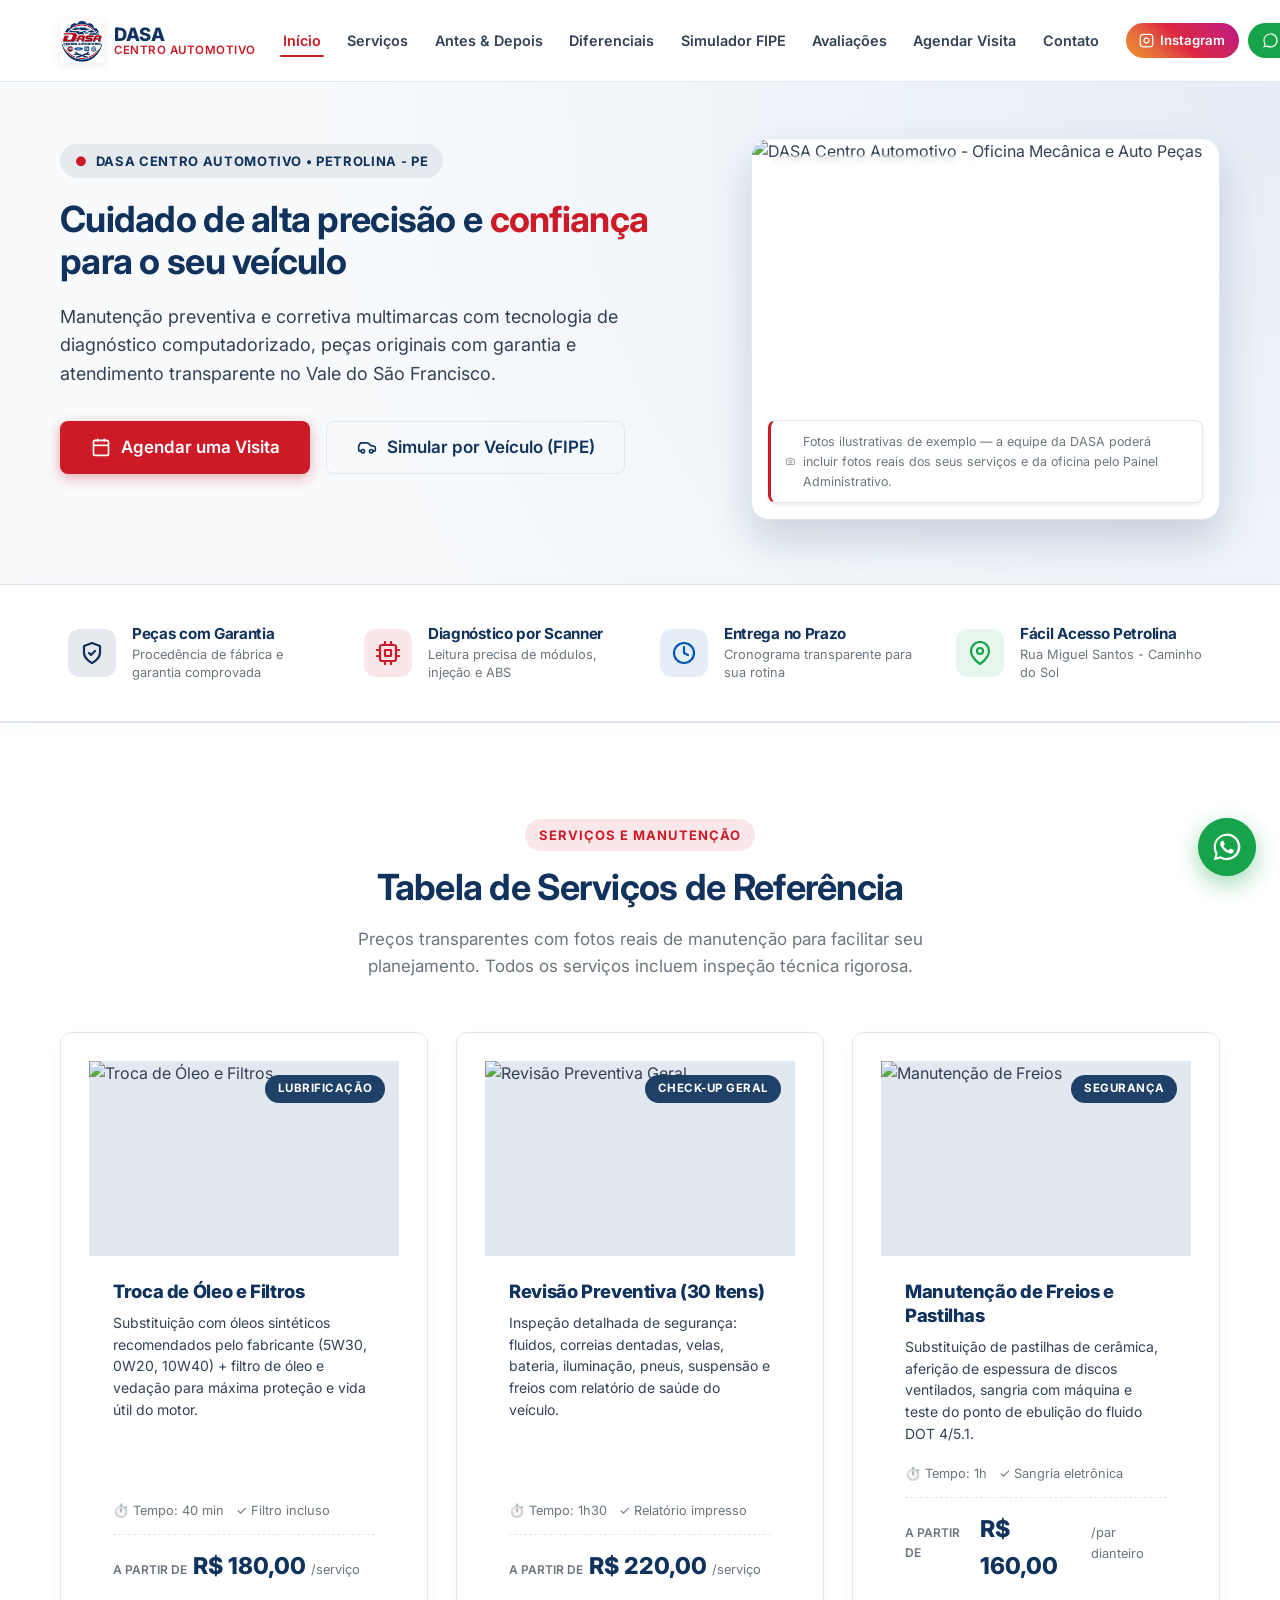
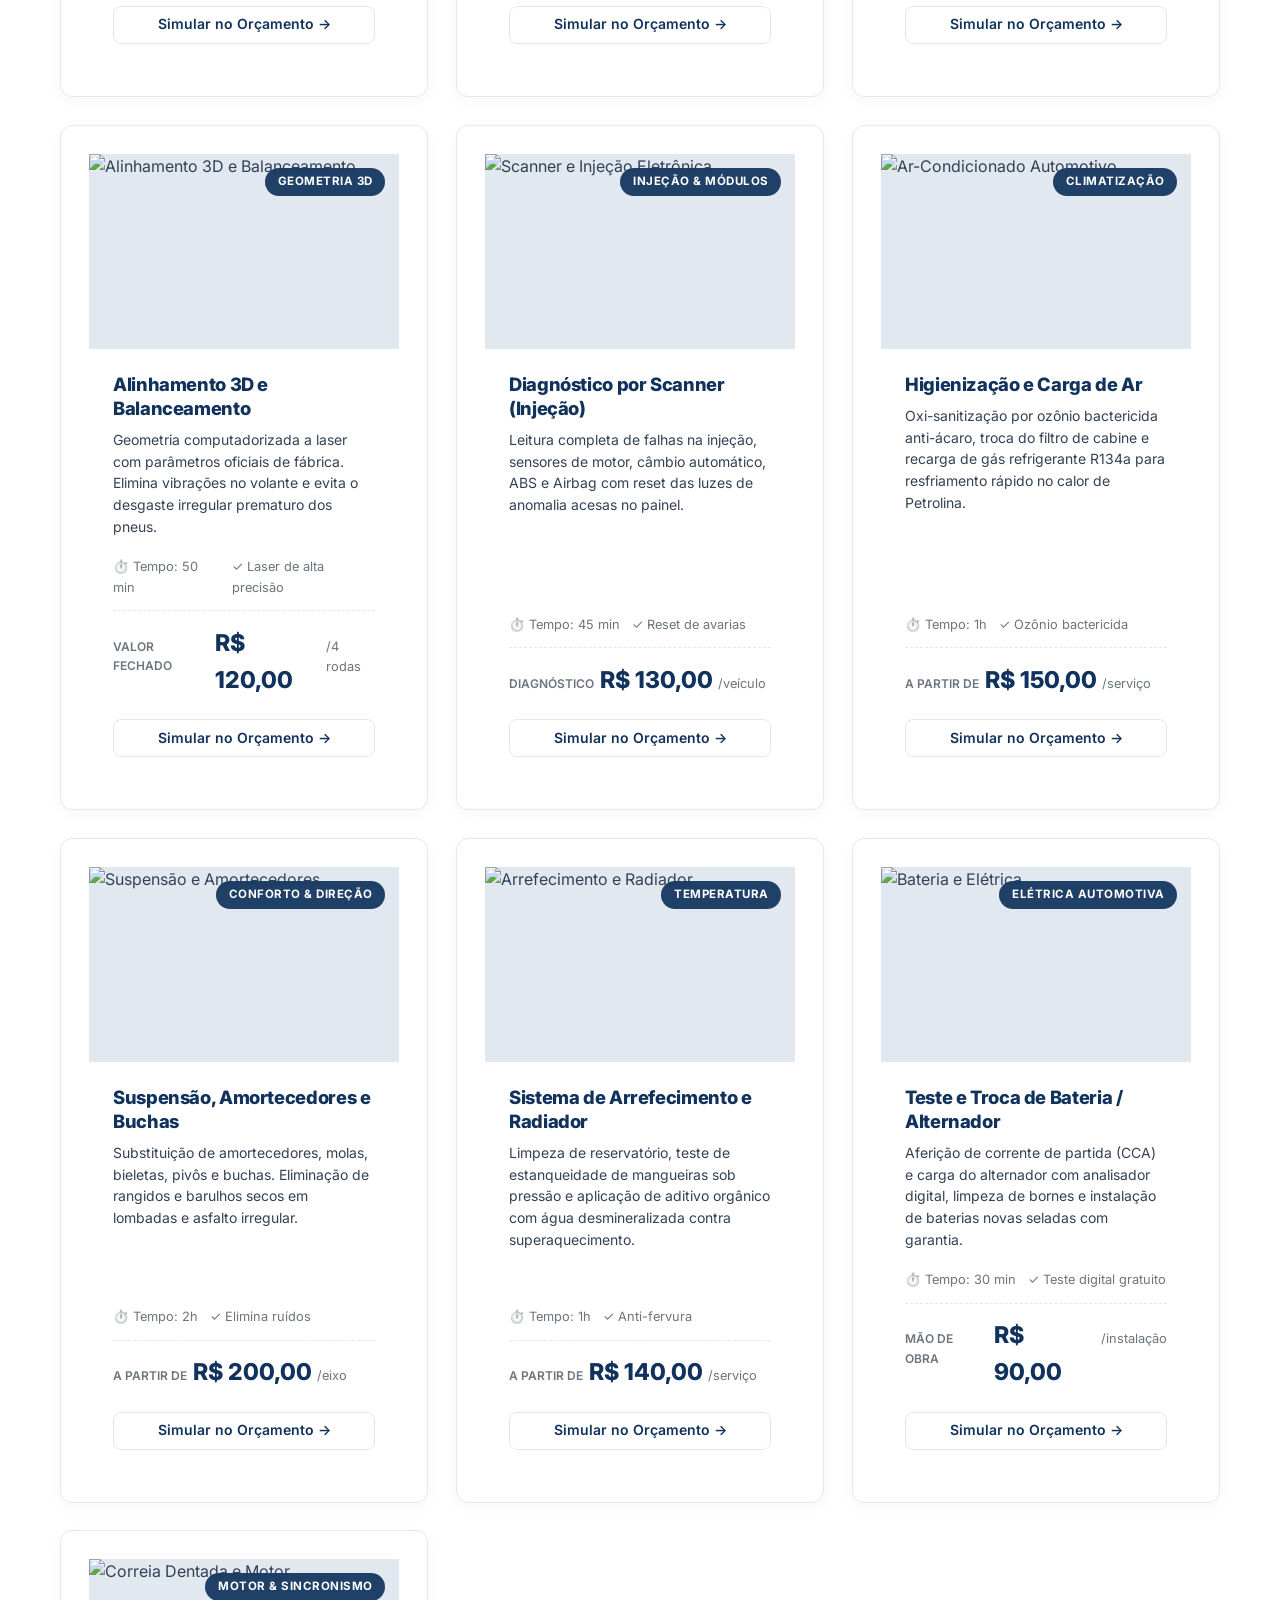
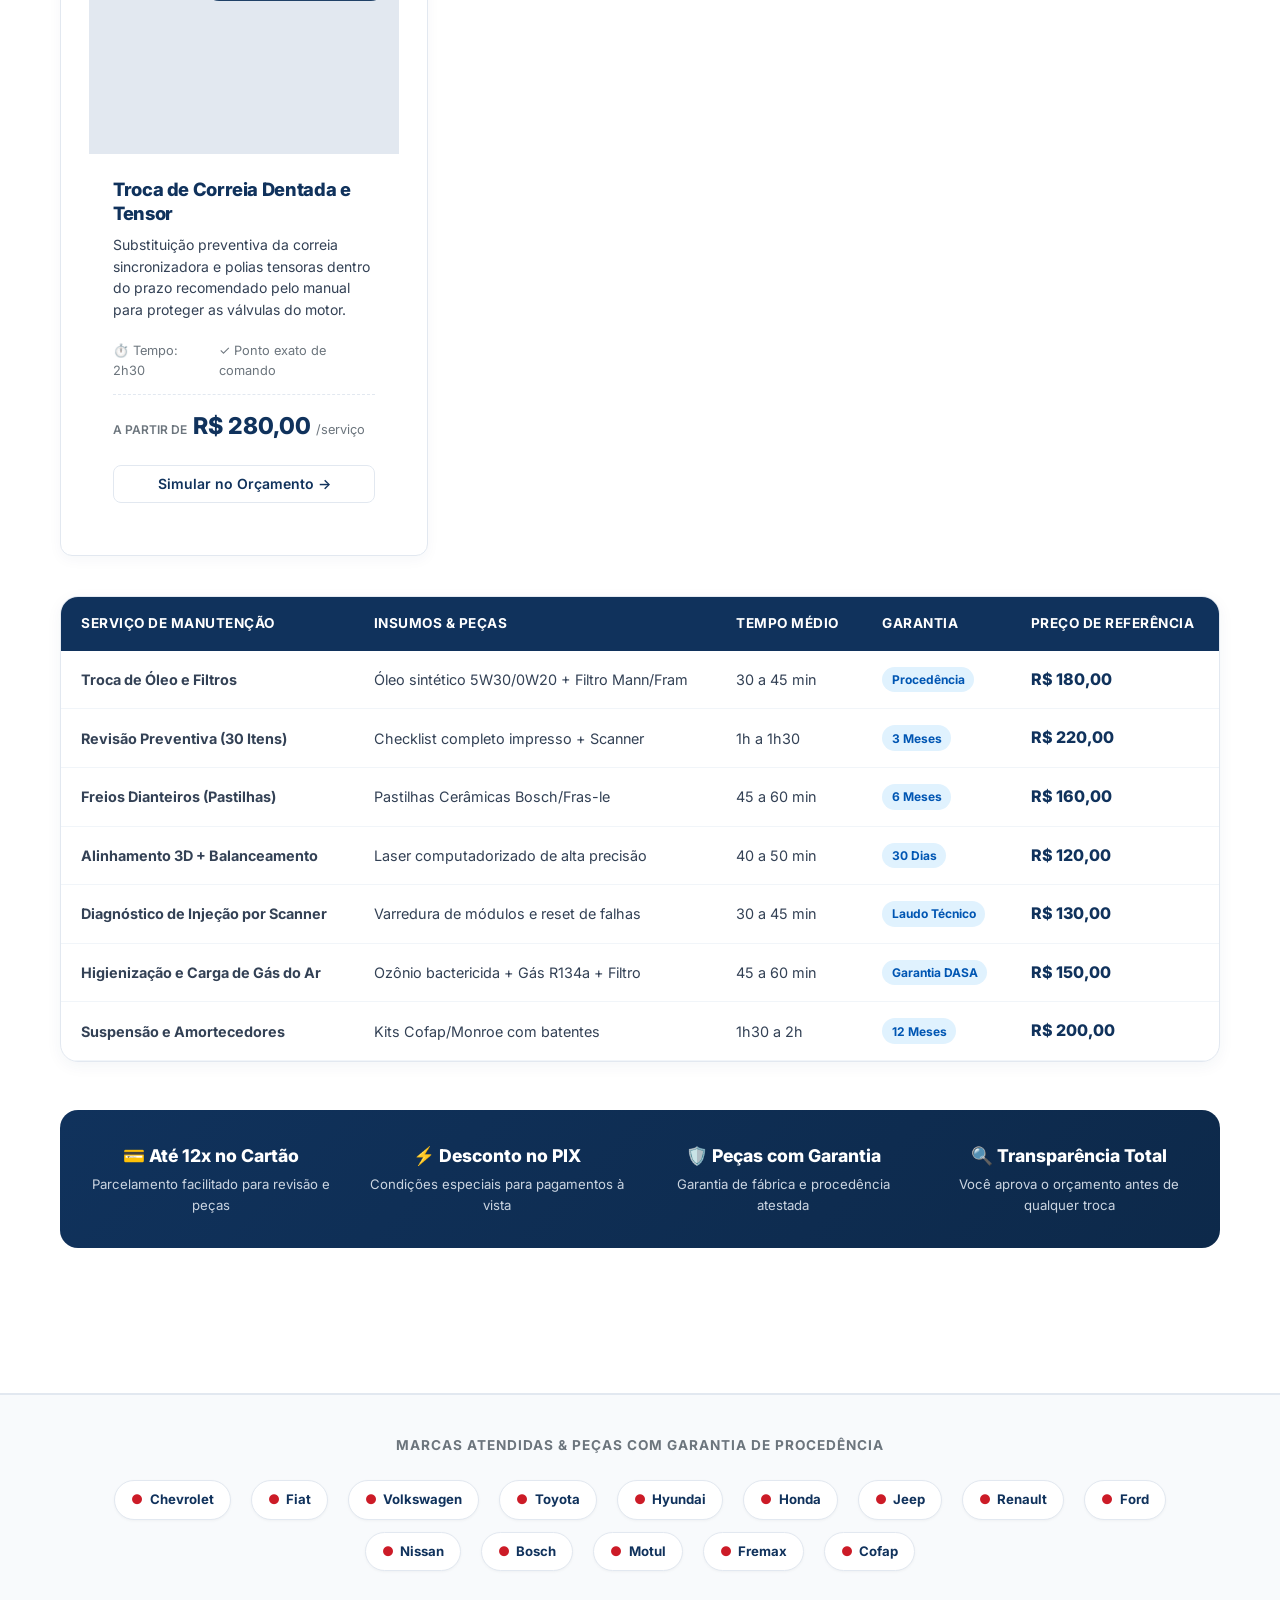
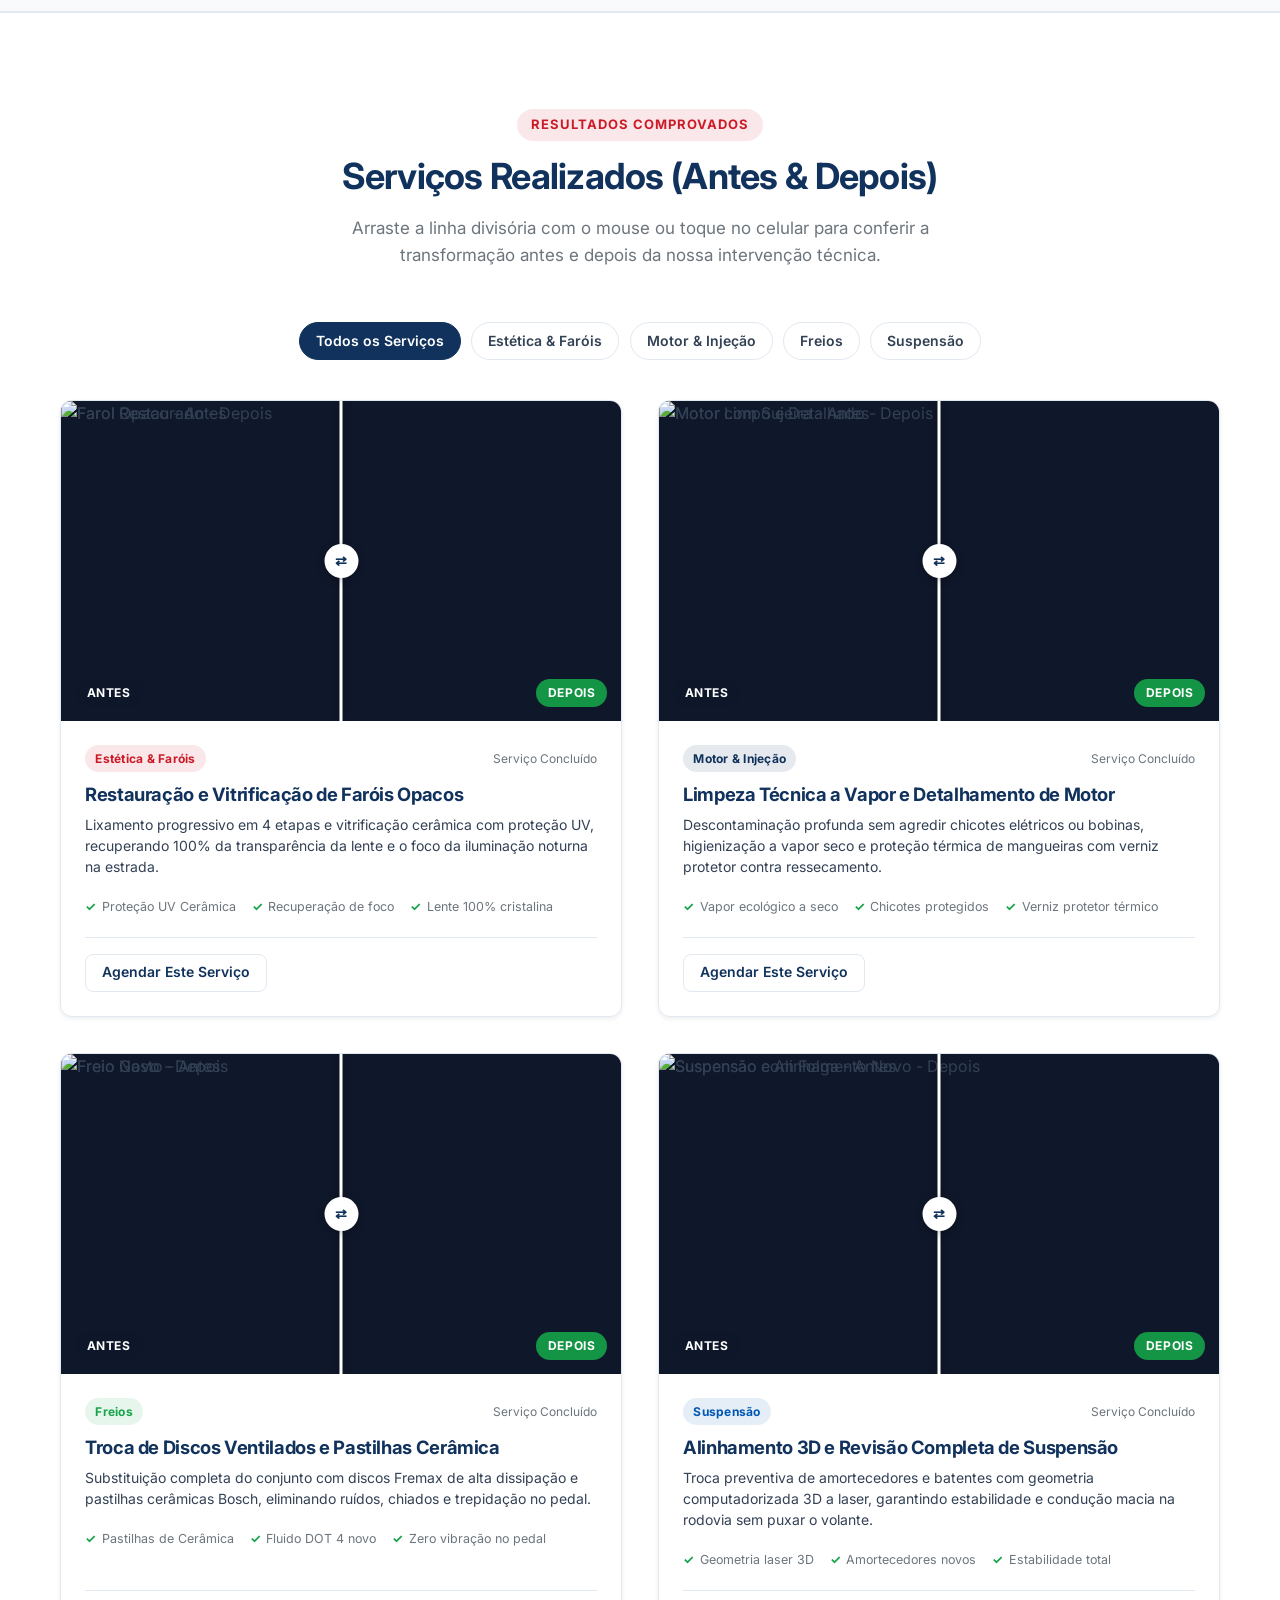
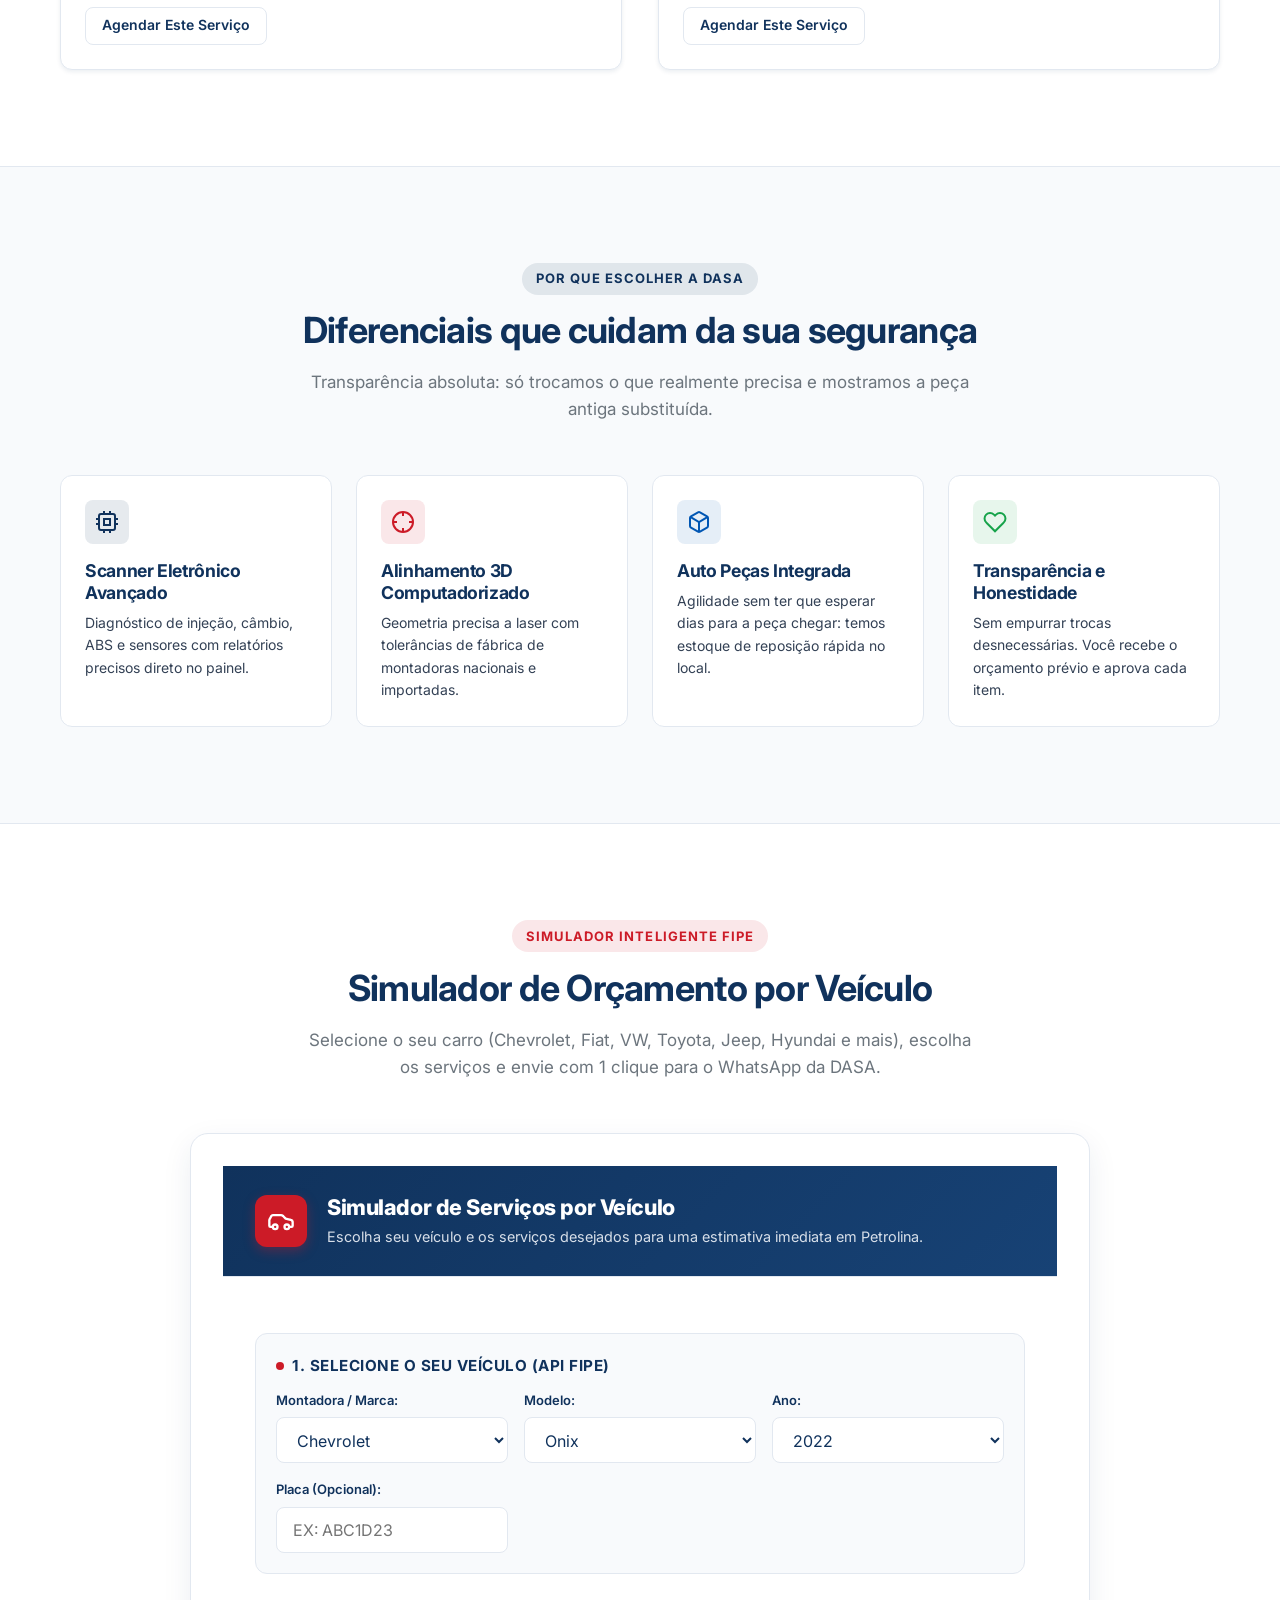
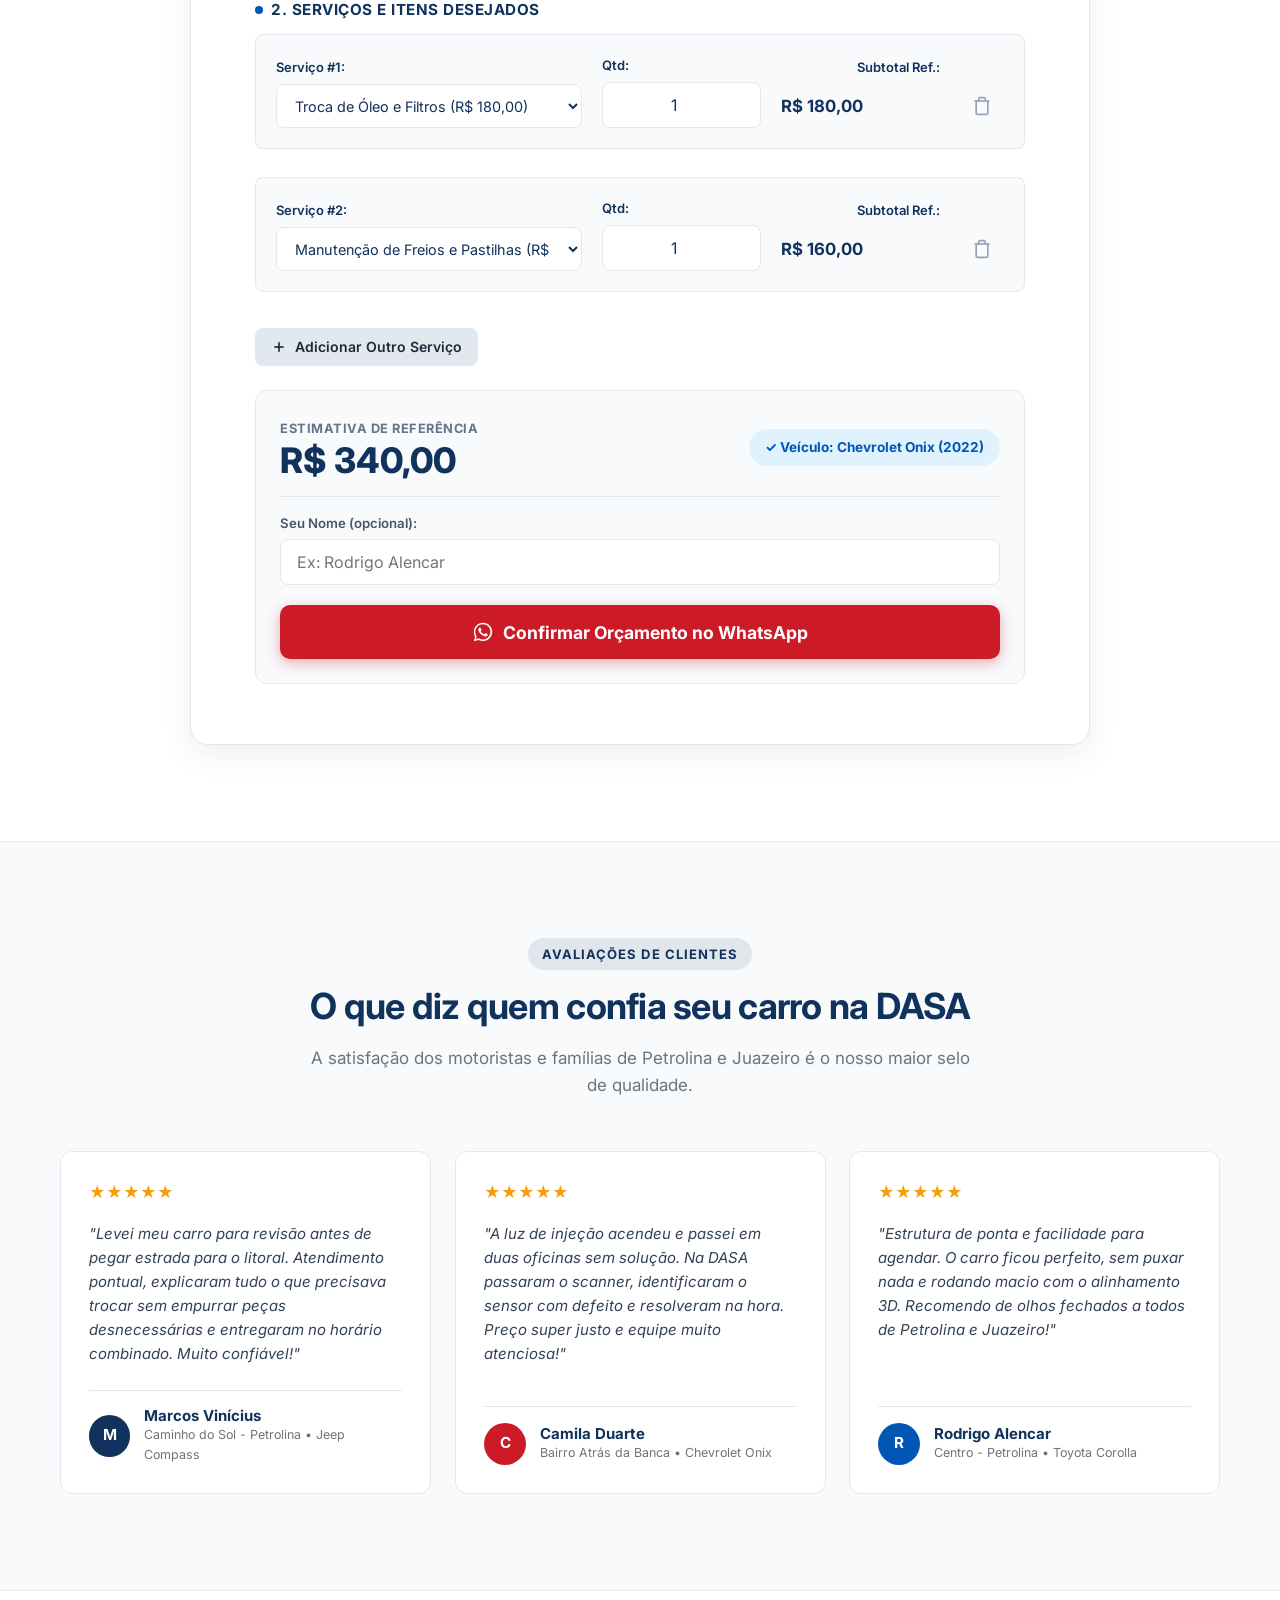
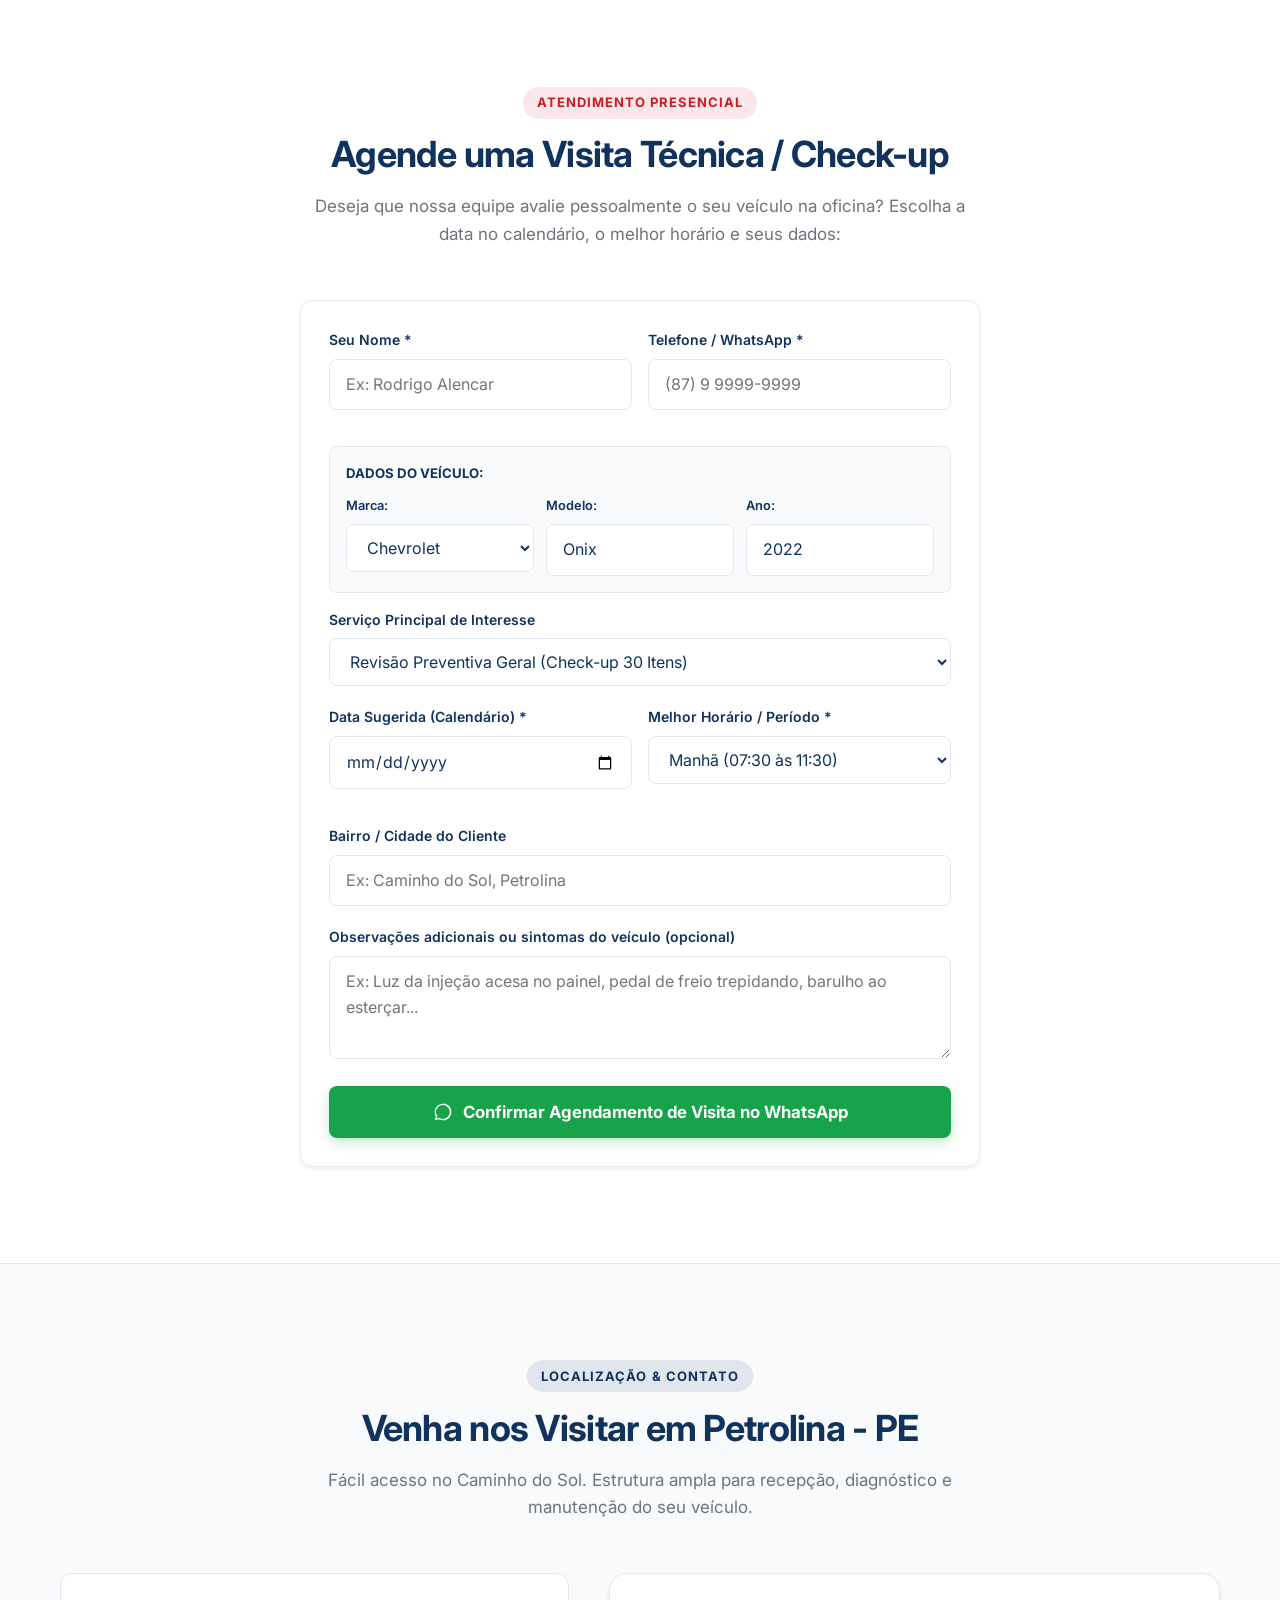
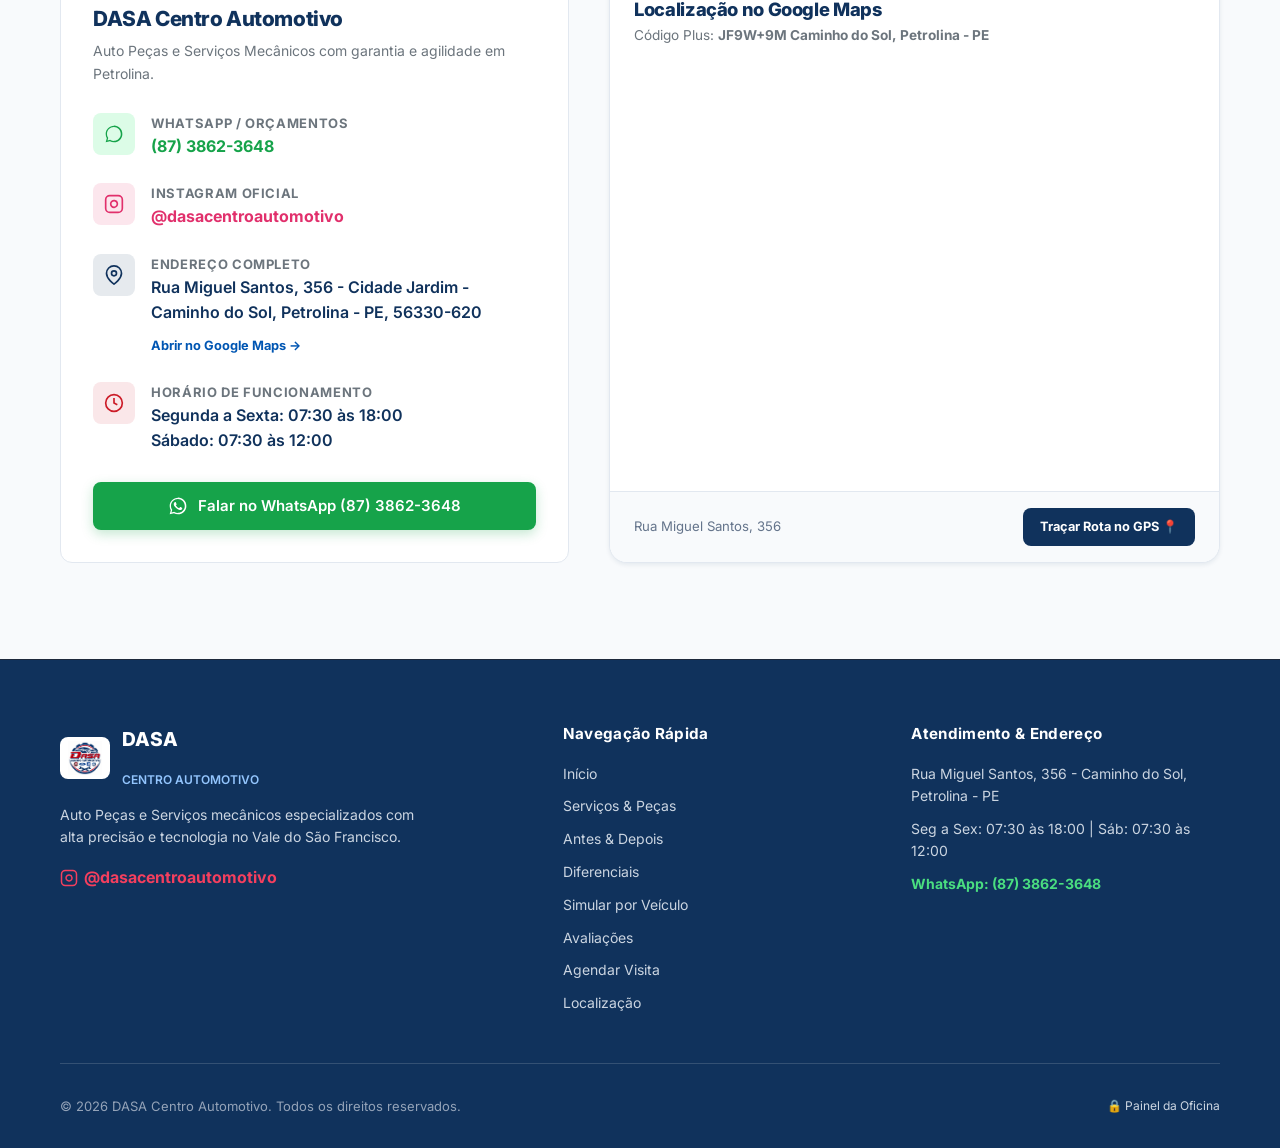
==== index.html @ d92f9fb3 "feat: commit inicial do projeto DASA Centro Automotivo" ====
<!DOCTYPE html>
<html lang="pt-BR">
<head>
  <meta charset="UTF-8">
  <meta name="viewport" content="width=device-width, initial-scale=1.0">
  <title>DASA Centro Automotivo | Auto Peças e Serviços Mecânicos em Petrolina - PE</title>
  
  <!-- SEO Meta Tags -->
  <meta name="description" content="DASA Centro Automotivo - Peças e serviços mecânicos em Petrolina: troca de óleo, freios, revisão preventiva, alinhamento 3D, injeção eletrônica e suspensão. Simule seu orçamento e agende sua visita!">
  <meta name="keywords" content="DASA centro automotivo, mecanica petrolina, oficina mecanica petrolina, troca de oleo petrolina, alinhamento 3d petrolina, auto pecas petrolina, revisao preventiva, agendar visita mecanica petrolina">
  <meta name="author" content="DASA Centro Automotivo">
  <meta name="robots" content="index, follow">

  <!-- Open Graph -->
  <meta property="og:type" content="website">
  <meta property="og:title" content="DASA Centro Automotivo - Auto Peças e Serviços em Petrolina">
  <meta property="og:description" content="Manutenção automotiva de confiança com tecnologia de diagnóstico e orçamento rápido via WhatsApp. Simule o serviço e agende sua visita!">
  <meta property="og:image" content="assets/img/logo-dasa.png">

  <!-- Google Fonts: Inter -->
  <link rel="preconnect" href="https://fonts.googleapis.com">
  <link rel="preconnect" href="https://fonts.gstatic.com" crossorigin>
  <link href="https://fonts.googleapis.com/css2?family=Inter:wght@400;500;600;700;800;900&display=swap" rel="stylesheet">

  <!-- Folhas de Estilo Modulares -->
  <link rel="stylesheet" href="assets/css/variables.css">
  <link rel="stylesheet" href="assets/css/base.css">
  <link rel="stylesheet" href="assets/css/components.css">
  <link rel="stylesheet" href="assets/css/sections.css">
  
  <style>
    .hero-section {
      background: radial-gradient(circle at top right, rgba(0, 86, 179, 0.08) 0%, rgba(248, 250, 252, 1) 70%);
      padding: 3.5rem 0 4rem;
    }
    .highlight-text {
      color: var(--color-vermelho);
    }
    
    /* Grid e Cards de Serviços com Fotos */
    .services-grid {
      display: grid;
      grid-template-columns: repeat(auto-fill, minmax(300px, 1fr));
      gap: 1.75rem;
    }
    .service-card {
      background: #ffffff;
      border: 1px solid var(--color-border);
      border-radius: var(--radius-md);
      overflow: hidden;
      display: flex;
      flex-direction: column;
      transition: transform var(--transition-normal), box-shadow var(--transition-normal);
      box-shadow: 0 4px 14px rgba(16, 50, 92, 0.04);
    }
    .service-card:hover {
      transform: translateY(-5px);
      box-shadow: 0 12px 28px rgba(16, 50, 92, 0.12);
      border-color: #cbd5e1;
    }
    .service-img-wrap {
      position: relative;
      width: 100%;
      height: 195px;
      overflow: hidden;
      background: #e2e8f0;
    }
    .service-img {
      width: 100%;
      height: 100%;
      object-fit: cover;
      transition: transform 0.4s ease;
    }
    .service-card:hover .service-img {
      transform: scale(1.06);
    }
    .service-category-badge {
      position: absolute;
      top: 0.85rem;
      right: 0.85rem;
      background: rgba(16, 50, 92, 0.92);
      color: #ffffff;
      padding: 0.3rem 0.8rem;
      border-radius: var(--radius-full);
      font-size: 0.72rem;
      font-weight: 700;
      text-transform: uppercase;
      letter-spacing: 0.5px;
      backdrop-filter: blur(4px);
    }
    .service-body {
      padding: 1.5rem;
      display: flex;
      flex-direction: column;
      flex-grow: 1;
    }
    .service-name {
      font-size: 1.15rem;
      font-weight: 800;
      color: var(--color-azul-escuro);
      margin-bottom: 0.5rem;
      line-height: 1.3;
    }
    .service-description {
      font-size: 0.875rem;
      color: var(--color-text-main);
      line-height: 1.55;
      margin-bottom: 1.25rem;
      flex-grow: 1;
    }
    .service-meta-strip {
      display: flex;
      align-items: center;
      gap: 0.75rem;
      font-size: 0.8rem;
      color: var(--color-text-muted);
      margin-bottom: 0.75rem;
    }
    .service-price-tag {
      display: flex;
      align-items: baseline;
      gap: 0.35rem;
      padding-top: 0.85rem;
      border-top: 1px dashed var(--color-border);
      margin-bottom: 1.25rem;
    }
    .service-price-prefix {
      font-size: 0.75rem;
      color: var(--color-text-muted);
      text-transform: uppercase;
      font-weight: 600;
    }
    .service-price-val {
      font-size: 1.45rem;
      font-weight: 800;
      color: var(--color-azul-escuro);
    }
    .service-price-unit {
      font-size: 0.8rem;
      color: var(--color-text-muted);
    }

    /* Antes e Depois */
    .ba-before {
      -webkit-clip-path: polygon(0 0, 50% 0, 50% 100%, 0 100%);
      clip-path: polygon(0 0, 50% 0, 50% 100%, 0 100%);
    }

    /* Tabela de Preços & Prazos */
    .pricing-table-container {
      background: #ffffff;
      border: 1px solid var(--color-border);
      border-radius: var(--radius-lg);
      overflow-x: auto;
      box-shadow: 0 4px 16px rgba(16, 50, 92, 0.05);
      margin-top: 2.5rem;
    }
    .pricing-table {
      width: 100%;
      border-collapse: collapse;
      text-align: left;
      min-width: 650px;
    }
    .pricing-table th {
      background: var(--color-azul-escuro);
      color: #ffffff;
      padding: 1rem 1.25rem;
      font-size: 0.85rem;
      font-weight: 700;
      text-transform: uppercase;
      letter-spacing: 0.5px;
    }
    .pricing-table td {
      padding: 1rem 1.25rem;
      border-bottom: 1px solid #f1f5f9;
      font-size: 0.9rem;
      color: var(--color-text-main);
    }
    .pricing-table tr:hover td {
      background: #f8fafc;
    }
    .pricing-table .price-col {
      font-weight: 800;
      color: var(--color-azul-escuro);
      font-size: 1rem;
    }
    .pricing-badge {
      display: inline-block;
      padding: 0.2rem 0.6rem;
      border-radius: var(--radius-full);
      font-size: 0.75rem;
      font-weight: 700;
      background: #e0f2fe;
      color: var(--color-azul-medio);
    }

    /* Faixa de Montadoras */
    .partners-strip {
      background: #f8fafc;
      padding: 2.5rem 0;
      border-top: 1px solid var(--color-border);
      border-bottom: 1px solid var(--color-border);
    }
    .partners-title {
      text-align: center;
      font-size: 0.85rem;
      font-weight: 700;
      color: var(--color-text-muted);
      text-transform: uppercase;
      letter-spacing: 1px;
      margin-bottom: 1.5rem;
    }
    .brands-pills-wrap {
      display: flex;
      flex-wrap: wrap;
      justify-content: center;
      gap: 0.75rem 1.25rem;
      align-items: center;
    }
    .brand-pill {
      background: #ffffff;
      border: 1px solid #e2e8f0;
      padding: 0.5rem 1rem;
      border-radius: var(--radius-full);
      font-size: 0.825rem;
      font-weight: 700;
      color: var(--color-azul-escuro);
      box-shadow: 0 1px 3px rgba(0,0,0,0.04);
      display: flex;
      align-items: center;
      gap: 0.4rem;
    }
    .brand-pill span {
      color: var(--color-vermelho);
    }

    /* Faixa de Garantia e Pagamento */
    .payment-banner {
      background: linear-gradient(135deg, var(--color-azul-escuro) 0%, #0d294a 100%);
      color: #ffffff;
      padding: 2rem 0;
      margin: 3rem 0;
      border-radius: var(--radius-lg);
    }
    .payment-grid {
      display: grid;
      grid-template-columns: repeat(auto-fit, minmax(220px, 1fr));
      gap: 1.5rem;
      text-align: center;
    }
    .payment-item-title {
      font-size: 1.1rem;
      font-weight: 800;
      margin-bottom: 0.25rem;
      color: #ffffff;
    }
    .payment-item-desc {
      font-size: 0.825rem;
      color: #cbd5e1;
    }
  
    /* Garante visibilidade e carregamento imediato de todos os cards e imagens */
    .reveal-on-scroll {
      opacity: 1 !important;
      transform: none !important;
      visibility: visible !important;
    }
    .service-img, .hero-main-img, .ba-img {
      display: block !important;
      opacity: 1 !important;
      visibility: visible !important;
    }
  </style>
</head>
<body>

  <!-- ====================================================================
       1. HEADER COM NAVEGAÇÃO COMPLETA (INCLUINDO ABA AGENDAR VISITA)
       ==================================================================== -->
  <header class="site-header" id="site-header">
    <div class="container header-container">
      <!-- Marca / Logo da DASA -->
      <a href="#inicio" class="brand-logo" aria-label="DASA Centro Automotivo - Início">
        <img src="assets/img/logo-dasa.png" alt="DASA Centro Automotivo" class="brand-logo-img">
        <div class="brand-text">
          <span class="brand-name">DASA</span>
          <span class="brand-tagline">Centro Automotivo</span>
        </div>
      </a>

      <!-- Menu Principal de Navegação: COM ABA AGENDAR VISITA -->
      <nav class="main-nav" id="main-nav" aria-label="Navegação principal">
        <ul class="nav-list">
          <li><a href="#inicio" class="nav-link active">Início</a></li>
          <li><a href="#servicos" class="nav-link">Serviços</a></li>
          <li><a href="#obras" class="nav-link">Antes & Depois</a></li>
          <li><a href="#diferenciais" class="nav-link">Diferenciais</a></li>
          <li><a href="#calculadora" class="nav-link">Simulador FIPE</a></li>
          <li><a href="#depoimentos" class="nav-link">Avaliações</a></li>
          <li><a href="#agendamento" class="nav-link">Agendar Visita</a></li>
          <li><a href="#contato" class="nav-link">Contato</a></li>
        </ul>
        <a href="#agendamento" class="nav-cta-btn">Agendar Visita</a>
      </nav>

      <!-- Ações do Header (Instagram + WhatsApp + Menu Mobile) -->
      <div class="header-actions">
        <!-- Botão Instagram Oficial -->
        <a href="https://www.instagram.com/dasacentroautomotivo/" 
           class="header-instagram-btn js-instagram-link" 
           target="_blank" 
           rel="noopener noreferrer" 
           aria-label="Instagram da DASA Centro Automotivo">
          <svg width="15" height="15" viewBox="0 0 24 24" fill="none" stroke="currentColor" stroke-width="2">
            <rect x="2" y="2" width="20" height="20" rx="5" ry="5"></rect>
            <path d="M16 11.37A4 4 0 1 1 12.63 8 4 4 0 0 1 16 11.37z"></path>
            <line x1="17.5" y1="6.5" x2="17.51" y2="6.5"></line>
          </svg>
          <span class="d-none d-sm-inline">Instagram</span>
        </a>

        <!-- Botão WhatsApp Topo -->
        <a href="https://api.whatsapp.com/send?phone=558738623648&text=Ol%C3%A1%2C%20DASA%20Centro%20Automotivo!%20Gostaria%20de%20um%20or%C3%A7amento%20para%20o%20meu%20carro." 
           class="header-wa-btn js-whatsapp-link" 
           target="_blank" 
           rel="noopener noreferrer" 
           aria-label="Falar pelo WhatsApp com a DASA">
          <svg width="17" height="17" viewBox="0 0 24 24" fill="currentColor">
            <path d="M12.031 2C6.511 2 2.018 6.49 2.018 12.01c0 1.83.493 3.55 1.353 5.04L2 22l5.12-1.34c1.44.79 3.09 1.23 4.91 1.23 5.52 0 10.01-4.49 10.01-10.01 0-5.52-4.49-10.01-10.01-10.01zm0 18.28c-1.57 0-3.04-.42-4.32-1.16l-.31-.18-3.21.84.86-3.13-.2-.32a8.23 8.23 0 0 1-1.27-4.48c0-4.57 3.72-8.28 8.28-8.28 4.56 0 8.28 3.71 8.28 8.28 0 4.56-3.72 8.28-8.28 8.28z"/>
          </svg>
          <span>WhatsApp</span>
        </a>

        <!-- Botão CTA Desktop -->
        <a href="#agendamento" class="header-cta-desktop">Agendar Visita</a>

        <!-- Botão Hamburger Mobile -->
        <button type="button" class="mobile-toggle" id="mobile-menu-toggle" aria-label="Abrir menu de navegação" aria-expanded="false">
          <span></span>
          <span></span>
          <span></span>
        </button>
      </div>
    </div>
  </header>

  <!-- Backdrop Mobile -->
  <div class="nav-backdrop" id="nav-backdrop"></div>

  <main>
    <!-- ====================================================================
         2. SEÇÃO HERO
         ==================================================================== -->
    <section class="hero-section" id="inicio">
      <div class="container">
        <div class="hero-grid">
          <div class="hero-content">
            <div class="hero-tag" style="background: rgba(16, 50, 92, 0.08); color: var(--color-azul-escuro);">
              <span class="badge-dot" style="color: var(--color-vermelho);">●</span>
              <span>DASA Centro Automotivo • Petrolina - PE</span>
            </div>

            <h1 class="hero-title" style="color: var(--color-azul-escuro);">
              Cuidado de alta precisão e <span class="highlight-text">confiança</span> para o seu veículo
            </h1>

            <p class="hero-subtitle">
              Manutenção preventiva e corretiva multimarcas com tecnologia de diagnóstico computadorizado, peças originais com garantia e atendimento transparente no Vale do São Francisco.
            </p>

            <div class="hero-buttons">
              <a href="#agendamento" class="btn btn-lg" style="background: var(--color-vermelho); color: #fff; box-shadow: 0 4px 14px rgba(204, 27, 39, 0.35);">
                <svg width="20" height="20" viewBox="0 0 24 24" fill="none" stroke="currentColor" stroke-width="2">
                  <rect x="3" y="4" width="18" height="18" rx="2" ry="2"></rect>
                  <line x1="16" y1="2" x2="16" y2="6"></line>
                  <line x1="8" y1="2" x2="8" y2="6"></line>
                  <line x1="3" y1="10" x2="21" y2="10"></line>
                </svg>
                Agendar uma Visita
              </a>
              <a href="#calculadora" class="btn btn-outline btn-lg">
                <svg width="20" height="20" viewBox="0 0 24 24" fill="none" stroke="currentColor" stroke-width="2">
                  <path d="M19 17h2c.6 0 1-.4 1-1v-3c0-.9-.7-1.7-1.5-1.9C18.7 10.6 16 10 16 10s-1.3-1.4-2.2-2.3c-.5-.4-1.1-.7-1.8-.7H5c-.6 0-1.1.4-1.4.9l-1.5 2.8C2.1 10.7 2 10.8 2 11v5c0 .6.4 1 1 1h2"></path>
                  <circle cx="7" cy="17" r="2"></circle>
                  <circle cx="17" cy="17" r="2"></circle>
                </svg>
                Simular por Veículo (FIPE)
              </a>
            </div>
          </div>

          <!-- Imagem de Destaque da Mecânica -->
          <div class="hero-visual reveal-on-scroll">
            <div class="hero-image-card">
              <span class="hero-img-badge" style="background: var(--color-azul-escuro); color: #fff;">Centro Automotivo em Petrolina</span>
              <img 
                src="https://images.unsplash.com/photo-1617814076367-b759c7d7e738?auto=format&fit=crop&w=800&q=80" 
                alt="DASA Centro Automotivo - Oficina Mecânica e Auto Peças" 
                class="hero-main-img" 
                loading="eager"
              >
              <div class="hero-notice-pill" style="border-left: 3px solid var(--color-vermelho);">
                <svg width="18" height="18" viewBox="0 0 24 24" fill="none" stroke="currentColor" stroke-width="2">
                  <path d="M23 19a2 2 0 0 1-2 2H3a2 2 0 0 1-2-2V8a2 2 0 0 1 2-2h4l2-3h6l2 3h4a2 2 0 0 1 2 2z"></path>
                  <circle cx="12" cy="13" r="4"></circle>
                </svg>
                <span>Fotos ilustrativas de exemplo — a equipe da DASA poderá incluir fotos reais dos seus serviços e da oficina pelo Painel Administrativo.</span>
              </div>
            </div>
          </div>
        </div>
      </div>
    </section>

    <!-- ====================================================================
         BARRA CENTRAL DE DIFERENCIAIS E CONFIANÇA (FULL-WIDTH)
         ==================================================================== -->
    <section class="trust-strip-section">
      <div class="container">
        <div class="trust-strip-grid">
          <!-- Item 1: Peças com Garantia -->
          <div class="trust-strip-card">
            <div class="trust-strip-icon-box icon-blue">
              <svg width="24" height="24" viewBox="0 0 24 24" fill="none" stroke="currentColor" stroke-width="2.2" stroke-linecap="round" stroke-linejoin="round">
                <path d="M12 22s8-4 8-10V5l-8-3-8 3v7c0 6 8 10 8 10z"></path>
                <path d="m9 12 2 2 4-4"></path>
              </svg>
            </div>
            <div class="trust-strip-info">
              <h4 class="trust-strip-title">Peças com Garantia</h4>
              <p class="trust-strip-desc">Procedência de fábrica e garantia comprovada</p>
            </div>
          </div>

          <!-- Item 2: Diagnóstico 3D & Scanner -->
          <div class="trust-strip-card">
            <div class="trust-strip-icon-box icon-red">
              <svg width="24" height="24" viewBox="0 0 24 24" fill="none" stroke="currentColor" stroke-width="2.2" stroke-linecap="round" stroke-linejoin="round">
                <rect x="4" y="4" width="16" height="16" rx="2"></rect>
                <rect x="9" y="9" width="6" height="6"></rect>
                <path d="M9 1v3M15 1v3M9 20v3M15 20v3M20 9h3M20 15h3M1 9h3M1 15h3"></path>
              </svg>
            </div>
            <div class="trust-strip-info">
              <h4 class="trust-strip-title">Diagnóstico por Scanner</h4>
              <p class="trust-strip-desc">Leitura precisa de módulos, injeção e ABS</p>
            </div>
          </div>

          <!-- Item 3: Entrega no Prazo -->
          <div class="trust-strip-card">
            <div class="trust-strip-icon-box icon-medium-blue">
              <svg width="24" height="24" viewBox="0 0 24 24" fill="none" stroke="currentColor" stroke-width="2.2" stroke-linecap="round" stroke-linejoin="round">
                <circle cx="12" cy="12" r="10"></circle>
                <polyline points="12 6 12 12 16 14"></polyline>
              </svg>
            </div>
            <div class="trust-strip-info">
              <h4 class="trust-strip-title">Entrega no Prazo</h4>
              <p class="trust-strip-desc">Cronograma transparente para sua rotina</p>
            </div>
          </div>

          <!-- Item 4: Fácil Acesso Petrolina -->
          <div class="trust-strip-card">
            <div class="trust-strip-icon-box icon-green">
              <svg width="24" height="24" viewBox="0 0 24 24" fill="none" stroke="currentColor" stroke-width="2.2" stroke-linecap="round" stroke-linejoin="round">
                <path d="M21 10c0 7-9 13-9 13s-9-6-9-13a9 9 0 0 1 18 0z"></path>
                <circle cx="12" cy="10" r="3"></circle>
              </svg>
            </div>
            <div class="trust-strip-info">
              <h4 class="trust-strip-title">Fácil Acesso Petrolina</h4>
              <p class="trust-strip-desc">Rua Miguel Santos - Caminho do Sol</p>
            </div>
          </div>
        </div>
      </div>
    </section>

    <!-- ====================================================================
         3. SEÇÃO SERVIÇOS & PREÇOS DE REFERÊNCIA (10 SERVIÇOS COM FOTOS)
         ==================================================================== -->
    <section class="section section-alt" id="servicos">
      <div class="container">
        <div class="section-header">
          <span class="section-tag" style="background: rgba(204, 27, 39, 0.1); color: var(--color-vermelho);">Serviços e Manutenção</span>
          <h2 class="section-title" style="color: var(--color-azul-escuro);">Tabela de Serviços de Referência</h2>
          <p class="section-subtitle">
            Preços transparentes com fotos reais de manutenção para facilitar seu planejamento. Todos os serviços incluem inspeção técnica rigorosa.
          </p>
        </div>

        <!-- Grid de Serviços com Fotos de Exemplo e Preços Reais -->
        <div class="services-grid" id="services-grid">
          
          <!-- Serviço 1: Troca de Óleo e Filtros -->
          <article class="service-card reveal-on-scroll" data-service-id="srv-1">
            <div class="service-img-wrap">
              <img src="https://images.unsplash.com/photo-1486262715619-67b85e0b08d3?auto=format&fit=crop&w=600&q=80" alt="Troca de Óleo e Filtros" class="service-img" loading="lazy">
              <span class="service-category-badge">Lubrificação</span>
            </div>
            <div class="service-body">
              <h3 class="service-name">Troca de Óleo e Filtros</h3>
              <p class="service-description">
                Substituição com óleos sintéticos recomendados pelo fabricante (5W30, 0W20, 10W40) + filtro de óleo e vedação para máxima proteção e vida útil do motor.
              </p>
              <div class="service-meta-strip">
                <span>⏱️ Tempo: 40 min</span>
                <span>✓ Filtro incluso</span>
              </div>
              <div class="service-price-tag">
                <span class="service-price-prefix">A partir de</span>
                <span class="service-price-val">R$ 180,00</span>
                <span class="service-price-unit">/serviço</span>
              </div>
              <button type="button" class="btn btn-outline btn-sm js-simulate-service-btn" data-service-id="srv-1" data-service-name="Troca de Óleo e Filtros" data-price="180">
                Simular no Orçamento →
              </button>
            </div>
          </article>

          <!-- Serviço 2: Revisão Preventiva Check-up 30 Itens -->
          <article class="service-card reveal-on-scroll" data-service-id="srv-2">
            <div class="service-img-wrap">
              <img src="https://images.unsplash.com/photo-1619642751034-765dfdf7c58e?auto=format&fit=crop&w=600&q=80" alt="Revisão Preventiva Geral" class="service-img" loading="lazy">
              <span class="service-category-badge">Check-up Geral</span>
            </div>
            <div class="service-body">
              <h3 class="service-name">Revisão Preventiva (30 Itens)</h3>
              <p class="service-description">
                Inspeção detalhada de segurança: fluidos, correias dentadas, velas, bateria, iluminação, pneus, suspensão e freios com relatório de saúde do veículo.
              </p>
              <div class="service-meta-strip">
                <span>⏱️ Tempo: 1h30</span>
                <span>✓ Relatório impresso</span>
              </div>
              <div class="service-price-tag">
                <span class="service-price-prefix">A partir de</span>
                <span class="service-price-val">R$ 220,00</span>
                <span class="service-price-unit">/serviço</span>
              </div>
              <button type="button" class="btn btn-outline btn-sm js-simulate-service-btn" data-service-id="srv-2" data-service-name="Revisão Preventiva (30 Itens)" data-price="220">
                Simular no Orçamento →
              </button>
            </div>
          </article>

          <!-- Serviço 3: Manutenção de Freios e Pastilhas -->
          <article class="service-card reveal-on-scroll" data-service-id="srv-3">
            <div class="service-img-wrap">
              <img src="https://images.unsplash.com/photo-1600793575654-910699b5e4d4?auto=format&fit=crop&w=600&q=80" alt="Manutenção de Freios" class="service-img" loading="lazy">
              <span class="service-category-badge">Segurança</span>
            </div>
            <div class="service-body">
              <h3 class="service-name">Manutenção de Freios e Pastilhas</h3>
              <p class="service-description">
                Substituição de pastilhas de cerâmica, aferição de espessura de discos ventilados, sangria com máquina e teste do ponto de ebulição do fluido DOT 4/5.1.
              </p>
              <div class="service-meta-strip">
                <span>⏱️ Tempo: 1h</span>
                <span>✓ Sangria eletrônica</span>
              </div>
              <div class="service-price-tag">
                <span class="service-price-prefix">A partir de</span>
                <span class="service-price-val">R$ 160,00</span>
                <span class="service-price-unit">/par dianteiro</span>
              </div>
              <button type="button" class="btn btn-outline btn-sm js-simulate-service-btn" data-service-id="srv-3" data-service-name="Manutenção de Freios e Pastilhas" data-price="160">
                Simular no Orçamento →
              </button>
            </div>
          </article>

          <!-- Serviço 4: Alinhamento Computadorizado 3D -->
          <article class="service-card reveal-on-scroll" data-service-id="srv-4">
            <div class="service-img-wrap">
              <img src="https://images.unsplash.com/photo-1580273916550-e323be2ae537?auto=format&fit=crop&w=600&q=80" alt="Alinhamento 3D e Balanceamento" class="service-img" loading="lazy">
              <span class="service-category-badge">Geometria 3D</span>
            </div>
            <div class="service-body">
              <h3 class="service-name">Alinhamento 3D e Balanceamento</h3>
              <p class="service-description">
                Geometria computadorizada a laser com parâmetros oficiais de fábrica. Elimina vibrações no volante e evita o desgaste irregular prematuro dos pneus.
              </p>
              <div class="service-meta-strip">
                <span>⏱️ Tempo: 50 min</span>
                <span>✓ Laser de alta precisão</span>
              </div>
              <div class="service-price-tag">
                <span class="service-price-prefix">Valor fechado</span>
                <span class="service-price-val">R$ 120,00</span>
                <span class="service-price-unit">/4 rodas</span>
              </div>
              <button type="button" class="btn btn-outline btn-sm js-simulate-service-btn" data-service-id="srv-4" data-service-name="Alinhamento 3D e Balanceamento" data-price="120">
                Simular no Orçamento →
              </button>
            </div>
          </article>

          <!-- Serviço 5: Diagnóstico Eletrônico por Scanner -->
          <article class="service-card reveal-on-scroll" data-service-id="srv-5">
            <div class="service-img-wrap">
              <img src="https://images.unsplash.com/photo-1563720223185-11003d516935?auto=format&fit=crop&w=600&q=80" alt="Scanner e Injeção Eletrônica" class="service-img" loading="lazy">
              <span class="service-category-badge">Injeção & Módulos</span>
            </div>
            <div class="service-body">
              <h3 class="service-name">Diagnóstico por Scanner (Injeção)</h3>
              <p class="service-description">
                Leitura completa de falhas na injeção, sensores de motor, câmbio automático, ABS e Airbag com reset das luzes de anomalia acesas no painel.
              </p>
              <div class="service-meta-strip">
                <span>⏱️ Tempo: 45 min</span>
                <span>✓ Reset de avarias</span>
              </div>
              <div class="service-price-tag">
                <span class="service-price-prefix">Diagnóstico</span>
                <span class="service-price-val">R$ 130,00</span>
                <span class="service-price-unit">/veículo</span>
              </div>
              <button type="button" class="btn btn-outline btn-sm js-simulate-service-btn" data-service-id="srv-5" data-service-name="Diagnóstico por Scanner (Injeção)" data-price="130">
                Simular no Orçamento →
              </button>
            </div>
          </article>

          <!-- Serviço 6: Higienização e Carga de Ar-Condicionado -->
          <article class="service-card reveal-on-scroll" data-service-id="srv-6">
            <div class="service-img-wrap">
              <img src="https://images.unsplash.com/photo-1549399542-7e3f8b79c341?auto=format&fit=crop&w=600&q=80" alt="Ar-Condicionado Automotivo" class="service-img" loading="lazy">
              <span class="service-category-badge">Climatização</span>
            </div>
            <div class="service-body">
              <h3 class="service-name">Higienização e Carga de Ar</h3>
              <p class="service-description">
                Oxi-sanitização por ozônio bactericida anti-ácaro, troca do filtro de cabine e recarga de gás refrigerante R134a para resfriamento rápido no calor de Petrolina.
              </p>
              <div class="service-meta-strip">
                <span>⏱️ Tempo: 1h</span>
                <span>✓ Ozônio bactericida</span>
              </div>
              <div class="service-price-tag">
                <span class="service-price-prefix">A partir de</span>
                <span class="service-price-val">R$ 150,00</span>
                <span class="service-price-unit">/serviço</span>
              </div>
              <button type="button" class="btn btn-outline btn-sm js-simulate-service-btn" data-service-id="srv-6" data-service-name="Higienização e Carga de Ar" data-price="150">
                Simular no Orçamento →
              </button>
            </div>
          </article>

          <!-- Serviço 7: Suspensão e Amortecedores -->
          <article class="service-card reveal-on-scroll" data-service-id="srv-7">
            <div class="service-img-wrap">
              <img src="https://images.unsplash.com/photo-1578844251758-2f71da64c96f?auto=format&fit=crop&w=600&q=80" alt="Suspensão e Amortecedores" class="service-img" loading="lazy">
              <span class="service-category-badge">Conforto & Direção</span>
            </div>
            <div class="service-body">
              <h3 class="service-name">Suspensão, Amortecedores e Buchas</h3>
              <p class="service-description">
                Substituição de amortecedores, molas, bieletas, pivôs e buchas. Eliminação de rangidos e barulhos secos em lombadas e asfalto irregular.
              </p>
              <div class="service-meta-strip">
                <span>⏱️ Tempo: 2h</span>
                <span>✓ Elimina ruídos</span>
              </div>
              <div class="service-price-tag">
                <span class="service-price-prefix">A partir de</span>
                <span class="service-price-val">R$ 200,00</span>
                <span class="service-price-unit">/eixo</span>
              </div>
              <button type="button" class="btn btn-outline btn-sm js-simulate-service-btn" data-service-id="srv-7" data-service-name="Suspensão, Amortecedores e Buchas" data-price="200">
                Simular no Orçamento →
              </button>
            </div>
          </article>

          <!-- Serviço 8: Sistema de Arrefecimento e Radiador -->
          <article class="service-card reveal-on-scroll" data-service-id="srv-8">
            <div class="service-img-wrap">
              <img src="https://images.unsplash.com/photo-1503376780353-7e6692767b70?auto=format&fit=crop&w=600&q=80" alt="Arrefecimento e Radiador" class="service-img" loading="lazy">
              <span class="service-category-badge">Temperatura</span>
            </div>
            <div class="service-body">
              <h3 class="service-name">Sistema de Arrefecimento e Radiador</h3>
              <p class="service-description">
                Limpeza de reservatório, teste de estanqueidade de mangueiras sob pressão e aplicação de aditivo orgânico com água desmineralizada contra superaquecimento.
              </p>
              <div class="service-meta-strip">
                <span>⏱️ Tempo: 1h</span>
                <span>✓ Anti-fervura</span>
              </div>
              <div class="service-price-tag">
                <span class="service-price-prefix">A partir de</span>
                <span class="service-price-val">R$ 140,00</span>
                <span class="service-price-unit">/serviço</span>
              </div>
              <button type="button" class="btn btn-outline btn-sm js-simulate-service-btn" data-service-id="srv-8" data-service-name="Sistema de Arrefecimento e Radiador" data-price="140">
                Simular no Orçamento →
              </button>
            </div>
          </article>

          <!-- Serviço 9: Teste e Troca de Bateria / Alternador -->
          <article class="service-card reveal-on-scroll" data-service-id="srv-9">
            <div class="service-img-wrap">
              <img src="https://images.unsplash.com/photo-1508974239320-0a029497e820?auto=format&fit=crop&w=600&q=80" alt="Bateria e Elétrica" class="service-img" loading="lazy">
              <span class="service-category-badge">Elétrica Automotiva</span>
            </div>
            <div class="service-body">
              <h3 class="service-name">Teste e Troca de Bateria / Alternador</h3>
              <p class="service-description">
                Aferição de corrente de partida (CCA) e carga do alternador com analisador digital, limpeza de bornes e instalação de baterias novas seladas com garantia.
              </p>
              <div class="service-meta-strip">
                <span>⏱️ Tempo: 30 min</span>
                <span>✓ Teste digital gratuito</span>
              </div>
              <div class="service-price-tag">
                <span class="service-price-prefix">Mão de obra</span>
                <span class="service-price-val">R$ 90,00</span>
                <span class="service-price-unit">/instalação</span>
              </div>
              <button type="button" class="btn btn-outline btn-sm js-simulate-service-btn" data-service-id="srv-9" data-service-name="Teste e Troca de Bateria / Alternador" data-price="90">
                Simular no Orçamento →
              </button>
            </div>
          </article>

          <!-- Serviço 10: Kit Correia Dentada e Tensores -->
          <article class="service-card reveal-on-scroll" data-service-id="srv-10">
            <div class="service-img-wrap">
              <img src="https://images.unsplash.com/photo-1487754180451-c456f719a1fc?auto=format&fit=crop&w=600&q=80" alt="Correia Dentada e Motor" class="service-img" loading="lazy">
              <span class="service-category-badge">Motor & Sincronismo</span>
            </div>
            <div class="service-body">
              <h3 class="service-name">Troca de Correia Dentada e Tensor</h3>
              <p class="service-description">
                Substituição preventiva da correia sincronizadora e polias tensoras dentro do prazo recomendado pelo manual para proteger as válvulas do motor.
              </p>
              <div class="service-meta-strip">
                <span>⏱️ Tempo: 2h30</span>
                <span>✓ Ponto exato de comando</span>
              </div>
              <div class="service-price-tag">
                <span class="service-price-prefix">A partir de</span>
                <span class="service-price-val">R$ 280,00</span>
                <span class="service-price-unit">/serviço</span>
              </div>
              <button type="button" class="btn btn-outline btn-sm js-simulate-service-btn" data-service-id="srv-10" data-service-name="Troca de Correia Dentada e Tensor" data-price="280">
                Simular no Orçamento →
              </button>
            </div>
          </article>

        </div>

        <!-- TABELA RÁPIDA DE PREÇOS E PRAZOS -->
        <div class="pricing-table-container reveal-on-scroll">
          <table class="pricing-table">
            <thead>
              <tr>
                <th>Serviço de Manutenção</th>
                <th>Insumos & Peças</th>
                <th>Tempo Médio</th>
                <th>Garantia</th>
                <th>Preço de Referência</th>
              </tr>
            </thead>
            <tbody>
              <tr>
                <td><strong>Troca de Óleo e Filtros</strong></td>
                <td>Óleo sintético 5W30/0W20 + Filtro Mann/Fram</td>
                <td>30 a 45 min</td>
                <td><span class="pricing-badge">Procedência</span></td>
                <td class="price-col">R$ 180,00</td>
              </tr>
              <tr>
                <td><strong>Revisão Preventiva (30 Itens)</strong></td>
                <td>Checklist completo impresso + Scanner</td>
                <td>1h a 1h30</td>
                <td><span class="pricing-badge">3 Meses</span></td>
                <td class="price-col">R$ 220,00</td>
              </tr>
              <tr>
                <td><strong>Freios Dianteiros (Pastilhas)</strong></td>
                <td>Pastilhas Cerâmicas Bosch/Fras-le</td>
                <td>45 a 60 min</td>
                <td><span class="pricing-badge">6 Meses</span></td>
                <td class="price-col">R$ 160,00</td>
              </tr>
              <tr>
                <td><strong>Alinhamento 3D + Balanceamento</strong></td>
                <td>Laser computadorizado de alta precisão</td>
                <td>40 a 50 min</td>
                <td><span class="pricing-badge">30 Dias</span></td>
                <td class="price-col">R$ 120,00</td>
              </tr>
              <tr>
                <td><strong>Diagnóstico de Injeção por Scanner</strong></td>
                <td>Varredura de módulos e reset de falhas</td>
                <td>30 a 45 min</td>
                <td><span class="pricing-badge">Laudo Técnico</span></td>
                <td class="price-col">R$ 130,00</td>
              </tr>
              <tr>
                <td><strong>Higienização e Carga de Gás do Ar</strong></td>
                <td>Ozônio bactericida + Gás R134a + Filtro</td>
                <td>45 a 60 min</td>
                <td><span class="pricing-badge">Garantia DASA</span></td>
                <td class="price-col">R$ 150,00</td>
              </tr>
              <tr>
                <td><strong>Suspensão e Amortecedores</strong></td>
                <td>Kits Cofap/Monroe com batentes</td>
                <td>1h30 a 2h</td>
                <td><span class="pricing-badge">12 Meses</span></td>
                <td class="price-col">R$ 200,00</td>
              </tr>
            </tbody>
          </table>
        </div>

        <!-- FAIXA DE PAGAMENTO E GARANTIA -->
        <div class="payment-banner reveal-on-scroll">
          <div class="container">
            <div class="payment-grid">
              <div>
                <div class="payment-item-title">💳 Até 12x no Cartão</div>
                <div class="payment-item-desc">Parcelamento facilitado para revisão e peças</div>
              </div>
              <div>
                <div class="payment-item-title">⚡ Desconto no PIX</div>
                <div class="payment-item-desc">Condições especiais para pagamentos à vista</div>
              </div>
              <div>
                <div class="payment-item-title">🛡️ Peças com Garantia</div>
                <div class="payment-item-desc">Garantia de fábrica e procedência atestada</div>
              </div>
              <div>
                <div class="payment-item-title">🔍 Transparência Total</div>
                <div class="payment-item-desc">Você aprova o orçamento antes de qualquer troca</div>
              </div>
            </div>
          </div>
        </div>

      </div>
    </section>

    <!-- ====================================================================
         FAIXA DE MONTADORAS & PEÇAS PARCEIRAS COM GARANTIA
         ==================================================================== -->
    <section class="partners-strip">
      <div class="container">
        <div class="partners-title">Marcas Atendidas & Peças com Garantia de Procedência</div>
        <div class="brands-pills-wrap">
          <div class="brand-pill"><span>●</span> Chevrolet</div>
          <div class="brand-pill"><span>●</span> Fiat</div>
          <div class="brand-pill"><span>●</span> Volkswagen</div>
          <div class="brand-pill"><span>●</span> Toyota</div>
          <div class="brand-pill"><span>●</span> Hyundai</div>
          <div class="brand-pill"><span>●</span> Honda</div>
          <div class="brand-pill"><span>●</span> Jeep</div>
          <div class="brand-pill"><span>●</span> Renault</div>
          <div class="brand-pill"><span>●</span> Ford</div>
          <div class="brand-pill"><span>●</span> Nissan</div>
          <div class="brand-pill"><span>●</span> Bosch</div>
          <div class="brand-pill"><span>●</span> Motul</div>
          <div class="brand-pill"><span>●</span> Fremax</div>
          <div class="brand-pill"><span>●</span> Cofap</div>
        </div>
      </div>
    </section>

    <!-- ====================================================================
         4. SEÇÃO ANTES & DEPOIS (OBRAS REALIZADAS)
         ==================================================================== -->
    <section class="section section-alt" id="obras">
      <div class="container">
        <div class="section-header">
          <span class="section-tag" style="background: rgba(204, 27, 39, 0.1); color: var(--color-vermelho);">Resultados Comprovados</span>
          <h2 class="section-title" style="color: var(--color-azul-escuro);">Serviços Realizados (Antes & Depois)</h2>
          <p class="section-subtitle">
            Arraste a linha divisória com o mouse ou toque no celular para conferir a transformação antes e depois da nossa intervenção técnica.
          </p>
        </div>

        <!-- Filtros de Categorias -->
        <div class="gallery-filters" role="tablist" aria-label="Filtro de serviços">
          <button type="button" class="filter-btn active js-gallery-filter" data-category="Todos">Todos os Serviços</button>
          <button type="button" class="filter-btn js-gallery-filter" data-category="Estética & Faróis">Estética & Faróis</button>
          <button type="button" class="filter-btn js-gallery-filter" data-category="Motor & Injeção">Motor & Injeção</button>
          <button type="button" class="filter-btn js-gallery-filter" data-category="Freios">Freios</button>
          <button type="button" class="filter-btn js-gallery-filter" data-category="Suspensão">Suspensão</button>
        </div>

        <!-- Grid de Antes & Depois Pré-populado e Interativo -->
        <div class="projects-grid" id="projects-grid">
          
          <!-- Projeto 1: Restauração de Faróis -->
          <article class="project-card reveal-on-scroll" data-category="Estética & Faróis">
            <div class="project-comparison-wrapper">
              <div class="before-after-container" data-id="proj-1">
                <div class="ba-image-wrapper ba-before">
                  <img src="https://images.unsplash.com/photo-1517524008697-84bbe3c3fd98?auto=format&fit=crop&w=800&q=80" alt="Farol Opaco - Antes" loading="lazy" class="ba-img">
                  <span class="ba-badge ba-badge-before">Antes</span>
                </div>
                <div class="ba-image-wrapper ba-after">
                  <img src="https://images.unsplash.com/photo-1502877338535-766e1452684a?auto=format&fit=crop&w=800&q=80" alt="Farol Restaurado - Depois" loading="lazy" class="ba-img">
                  <span class="ba-badge ba-badge-after">Depois</span>
                </div>
                <input type="range" min="0" max="100" value="50" class="ba-slider" aria-label="Comparar antes e depois">
                <div class="ba-handle" style="left: 50%;">
                  <span class="ba-handle-arrows">⇄</span>
                </div>
              </div>
              <div class="mobile-ba-toggle">
                <button type="button" class="btn-toggle-view" data-view="after">Ver: <strong>Depois (Concluído)</strong> ⇄</button>
              </div>
            </div>

            <div class="project-content">
              <div class="project-header">
                <span class="badge" style="background: rgba(204, 27, 39, 0.1); color: var(--color-vermelho); font-weight: 700;">Estética & Faróis</span>
                <span class="project-date">Serviço Concluído</span>
              </div>
              <h3 class="project-title">Restauração e Vitrificação de Faróis Opacos</h3>
              <p class="project-description">
                Lixamento progressivo em 4 etapas e vitrificação cerâmica com proteção UV, recuperando 100% da transparência da lente e o foco da iluminação noturna na estrada.
              </p>
              <ul class="project-tags">
                <li><span class="tag-bullet">✓</span> Proteção UV Cerâmica</li>
                <li><span class="tag-bullet">✓</span> Recuperação de foco</li>
                <li><span class="tag-bullet">✓</span> Lente 100% cristalina</li>
              </ul>
              <div class="project-footer">
                <a href="#agendamento" class="btn btn-outline btn-sm">Agendar Este Serviço</a>
              </div>
            </div>
          </article>

          <!-- Projeto 2: Limpeza Técnica de Motor a Vapor -->
          <article class="project-card reveal-on-scroll" data-category="Motor & Injeção">
            <div class="project-comparison-wrapper">
              <div class="before-after-container" data-id="proj-2">
                <div class="ba-image-wrapper ba-before">
                  <img src="https://images.unsplash.com/photo-1486262715619-67b85e0b08d3?auto=format&fit=crop&w=800&q=80" alt="Motor com Sujeira - Antes" loading="lazy" class="ba-img">
                  <span class="ba-badge ba-badge-before">Antes</span>
                </div>
                <div class="ba-image-wrapper ba-after">
                  <img src="https://images.unsplash.com/photo-1487754180451-c456f719a1fc?auto=format&fit=crop&w=800&q=80" alt="Motor Limpo e Detalhado - Depois" loading="lazy" class="ba-img">
                  <span class="ba-badge ba-badge-after">Depois</span>
                </div>
                <input type="range" min="0" max="100" value="50" class="ba-slider" aria-label="Comparar antes e depois">
                <div class="ba-handle" style="left: 50%;">
                  <span class="ba-handle-arrows">⇄</span>
                </div>
              </div>
              <div class="mobile-ba-toggle">
                <button type="button" class="btn-toggle-view" data-view="after">Ver: <strong>Depois (Concluído)</strong> ⇄</button>
              </div>
            </div>

            <div class="project-content">
              <div class="project-header">
                <span class="badge" style="background: rgba(16, 50, 92, 0.1); color: var(--color-azul-escuro); font-weight: 700;">Motor & Injeção</span>
                <span class="project-date">Serviço Concluído</span>
              </div>
              <h3 class="project-title">Limpeza Técnica a Vapor e Detalhamento de Motor</h3>
              <p class="project-description">
                Descontaminação profunda sem agredir chicotes elétricos ou bobinas, higienização a vapor seco e proteção térmica de mangueiras com verniz protetor contra ressecamento.
              </p>
              <ul class="project-tags">
                <li><span class="tag-bullet">✓</span> Vapor ecológico a seco</li>
                <li><span class="tag-bullet">✓</span> Chicotes protegidos</li>
                <li><span class="tag-bullet">✓</span> Verniz protetor térmico</li>
              </ul>
              <div class="project-footer">
                <a href="#agendamento" class="btn btn-outline btn-sm">Agendar Este Serviço</a>
              </div>
            </div>
          </article>

          <!-- Projeto 3: Substituição de Freios e Discos Ventilados -->
          <article class="project-card reveal-on-scroll" data-category="Freios">
            <div class="project-comparison-wrapper">
              <div class="before-after-container" data-id="proj-3">
                <div class="ba-image-wrapper ba-before">
                  <img src="https://images.unsplash.com/photo-1578844251758-2f71da64c96f?auto=format&fit=crop&w=800&q=80" alt="Freio Gasto - Antes" loading="lazy" class="ba-img">
                  <span class="ba-badge ba-badge-before">Antes</span>
                </div>
                <div class="ba-image-wrapper ba-after">
                  <img src="https://images.unsplash.com/photo-1600793575654-910699b5e4d4?auto=format&fit=crop&w=800&q=80" alt="Freio Novo - Depois" loading="lazy" class="ba-img">
                  <span class="ba-badge ba-badge-after">Depois</span>
                </div>
                <input type="range" min="0" max="100" value="50" class="ba-slider" aria-label="Comparar antes e depois">
                <div class="ba-handle" style="left: 50%;">
                  <span class="ba-handle-arrows">⇄</span>
                </div>
              </div>
              <div class="mobile-ba-toggle">
                <button type="button" class="btn-toggle-view" data-view="after">Ver: <strong>Depois (Concluído)</strong> ⇄</button>
              </div>
            </div>

            <div class="project-content">
              <div class="project-header">
                <span class="badge" style="background: rgba(22, 163, 74, 0.1); color: #16a34a; font-weight: 700;">Freios</span>
                <span class="project-date">Serviço Concluído</span>
              </div>
              <h3 class="project-title">Troca de Discos Ventilados e Pastilhas Cerâmica</h3>
              <p class="project-description">
                Substituição completa do conjunto com discos Fremax de alta dissipação e pastilhas cerâmicas Bosch, eliminando ruídos, chiados e trepidação no pedal.
              </p>
              <ul class="project-tags">
                <li><span class="tag-bullet">✓</span> Pastilhas de Cerâmica</li>
                <li><span class="tag-bullet">✓</span> Fluido DOT 4 novo</li>
                <li><span class="tag-bullet">✓</span> Zero vibração no pedal</li>
              </ul>
              <div class="project-footer">
                <a href="#agendamento" class="btn btn-outline btn-sm">Agendar Este Serviço</a>
              </div>
            </div>
          </article>

          <!-- Projeto 4: Suspensão e Geometria 3D -->
          <article class="project-card reveal-on-scroll" data-category="Suspensão">
            <div class="project-comparison-wrapper">
              <div class="before-after-container" data-id="proj-4">
                <div class="ba-image-wrapper ba-before">
                  <img src="https://images.unsplash.com/photo-1549399542-7e3f8b79c341?auto=format&fit=crop&w=800&q=80" alt="Suspensão com Folga - Antes" loading="lazy" class="ba-img">
                  <span class="ba-badge ba-badge-before">Antes</span>
                </div>
                <div class="ba-image-wrapper ba-after">
                  <img src="https://images.unsplash.com/photo-1580273916550-e323be2ae537?auto=format&fit=crop&w=800&q=80" alt="Suspensão e Alinhamento Novo - Depois" loading="lazy" class="ba-img">
                  <span class="ba-badge ba-badge-after">Depois</span>
                </div>
                <input type="range" min="0" max="100" value="50" class="ba-slider" aria-label="Comparar antes e depois">
                <div class="ba-handle" style="left: 50%;">
                  <span class="ba-handle-arrows">⇄</span>
                </div>
              </div>
              <div class="mobile-ba-toggle">
                <button type="button" class="btn-toggle-view" data-view="after">Ver: <strong>Depois (Concluído)</strong> ⇄</button>
              </div>
            </div>

            <div class="project-content">
              <div class="project-header">
                <span class="badge" style="background: rgba(0, 86, 179, 0.1); color: var(--color-azul-medio); font-weight: 700;">Suspensão</span>
                <span class="project-date">Serviço Concluído</span>
              </div>
              <h3 class="project-title">Alinhamento 3D e Revisão Completa de Suspensão</h3>
              <p class="project-description">
                Troca preventiva de amortecedores e batentes com geometria computadorizada 3D a laser, garantindo estabilidade e condução macia na rodovia sem puxar o volante.
              </p>
              <ul class="project-tags">
                <li><span class="tag-bullet">✓</span> Geometria laser 3D</li>
                <li><span class="tag-bullet">✓</span> Amortecedores novos</li>
                <li><span class="tag-bullet">✓</span> Estabilidade total</li>
              </ul>
              <div class="project-footer">
                <a href="#agendamento" class="btn btn-outline btn-sm">Agendar Este Serviço</a>
              </div>
            </div>
          </article>

        </div>
      </div>
    </section>

    <!-- ====================================================================
         5. SEÇÃO DIFERENCIAIS
         ==================================================================== -->
    <section class="section" id="diferenciais">
      <div class="container">
        <div class="section-header">
          <span class="section-tag" style="background: rgba(16, 50, 92, 0.1); color: var(--color-azul-escuro);">Por que escolher a DASA</span>
          <h2 class="section-title" style="color: var(--color-azul-escuro);">Diferenciais que cuidam da sua segurança</h2>
          <p class="section-subtitle">
            Transparência absoluta: só trocamos o que realmente precisa e mostramos a peça antiga substituída.
          </p>
        </div>

        <div class="differentials-grid">
          <div class="differential-card reveal-on-scroll">
            <div class="diff-icon" style="background: rgba(16, 50, 92, 0.1); color: var(--color-azul-escuro);">
              <svg width="24" height="24" viewBox="0 0 24 24" fill="none" stroke="currentColor" stroke-width="2"><rect x="4" y="4" width="16" height="16" rx="2"></rect><rect x="9" y="9" width="6" height="6"></rect><line x1="9" y1="1" x2="9" y2="4"></line><line x1="15" y1="1" x2="15" y2="4"></line><line x1="9" y1="20" x2="9" y2="23"></line><line x1="15" y1="20" x2="15" y2="23"></line><line x1="20" y1="9" x2="23" y2="9"></line><line x1="20" y1="14" x2="23" y2="14"></line><line x1="1" y1="9" x2="4" y2="9"></line><line x1="1" y1="14" x2="4" y2="14"></line></svg>
            </div>
            <h3 class="diff-title">Scanner Eletrônico Avançado</h3>
            <p class="diff-desc">Diagnóstico de injeção, câmbio, ABS e sensores com relatórios precisos direto no painel.</p>
          </div>

          <div class="differential-card reveal-on-scroll">
            <div class="diff-icon" style="background: rgba(204, 27, 39, 0.1); color: var(--color-vermelho);">
              <svg width="24" height="24" viewBox="0 0 24 24" fill="none" stroke="currentColor" stroke-width="2"><circle cx="12" cy="12" r="10"></circle><line x1="22" y1="12" x2="18" y2="12"></line><line x1="6" y1="12" x2="2" y2="12"></line><line x1="12" y1="6" x2="12" y2="2"></line><line x1="12" y1="22" x2="12" y2="18"></line></svg>
            </div>
            <h3 class="diff-title">Alinhamento 3D Computadorizado</h3>
            <p class="diff-desc">Geometria precisa a laser com tolerâncias de fábrica de montadoras nacionais e importadas.</p>
          </div>

          <div class="differential-card reveal-on-scroll">
            <div class="diff-icon" style="background: rgba(0, 86, 179, 0.1); color: var(--color-azul-medio);">
              <svg width="24" height="24" viewBox="0 0 24 24" fill="none" stroke="currentColor" stroke-width="2"><path d="M21 16V8a2 2 0 0 0-1-1.73l-7-4a2 2 0 0 0-2 0l-7 4A2 2 0 0 0 3 8v8a2 2 0 0 0 1 1.73l7 4a2 2 0 0 0 2 0l7-4A2 2 0 0 0 21 16z"></path><polyline points="3.27 6.96 12 12.01 20.73 6.96"></polyline><line x1="12" y1="22.08" x2="12" y2="12"></line></svg>
            </div>
            <h3 class="diff-title">Auto Peças Integrada</h3>
            <p class="diff-desc">Agilidade sem ter que esperar dias para a peça chegar: temos estoque de reposição rápida no local.</p>
          </div>

          <div class="differential-card reveal-on-scroll">
            <div class="diff-icon" style="background: rgba(22, 163, 74, 0.1); color: var(--color-whatsapp);">
              <svg width="24" height="24" viewBox="0 0 24 24" fill="none" stroke="currentColor" stroke-width="2"><path d="M20.84 4.61a5.5 5.5 0 0 0-7.78 0L12 5.67l-1.06-1.06a5.5 5.5 0 0 0-7.78 7.78l1.06 1.06L12 21.23l7.78-7.78 1.06-1.06a5.5 5.5 0 0 0 0-7.78z"></path></svg>
            </div>
            <h3 class="diff-title">Transparência e Honestidade</h3>
            <p class="diff-desc">Sem empurrar trocas desnecessárias. Você recebe o orçamento prévio e aprova cada item.</p>
          </div>
        </div>
      </div>
    </section>

    <!-- ====================================================================
         6. CALCULADORA DE ORÇAMENTO COM SELEÇÃO FIPE DE VEÍCULOS
         ==================================================================== -->
    <section class="section section-alt" id="calculadora">
      <div class="container">
        <div class="section-header">
          <span class="section-tag" style="background: rgba(204, 27, 39, 0.1); color: var(--color-vermelho);">Simulador Inteligente FIPE</span>
          <h2 class="section-title" style="color: var(--color-azul-escuro);">Simulador de Orçamento por Veículo</h2>
          <p class="section-subtitle">
            Selecione o seu carro (Chevrolet, Fiat, VW, Toyota, Jeep, Hyundai e mais), escolha os serviços e envie com 1 clique para o WhatsApp da DASA.
          </p>
        </div>

        <!-- Card da Calculadora -->
        <div id="calculator-container">
          <div class="calculator-card" style="box-shadow: 0 10px 30px rgba(16, 50, 92, 0.08); border: 1px solid var(--color-border); border-radius: var(--radius-lg); overflow: hidden; background: #fff;">
            
            <div class="calculator-header" style="background: linear-gradient(135deg, var(--color-azul-escuro) 0%, #174275 100%); color: #fff; padding: 1.75rem 2rem; display: flex; align-items: center; gap: 1.25rem;">
              <div class="calculator-header-icon" style="background: var(--color-vermelho); color: #fff; width: 52px; height: 52px; border-radius: 12px; display: flex; align-items: center; justify-content: center; flex-shrink: 0; box-shadow: 0 4px 12px rgba(204, 27, 39, 0.35);">
                <svg width="28" height="28" viewBox="0 0 24 24" fill="none" stroke="currentColor" stroke-width="2">
                  <path d="M19 17h2c.6 0 1-.4 1-1v-3c0-.9-.7-1.7-1.5-1.9C18.7 10.6 16 10 16 10s-1.3-1.4-2.2-2.3c-.5-.4-1.1-.7-1.8-.7H5c-.6 0-1.1.4-1.4.9l-1.5 2.8C2.1 10.7 2 10.8 2 11v5c0 .6.4 1 1 1h2"></path>
                  <circle cx="7" cy="17" r="2"></circle>
                  <circle cx="17" cy="17" r="2"></circle>
                </svg>
              </div>
              <div>
                <h3 class="calculator-title" style="margin: 0; font-size: 1.35rem; font-weight: 800; color: #fff;">Simulador de Serviços por Veículo</h3>
                <p class="calculator-subtitle" style="margin: 0.25rem 0 0; font-size: 0.9rem; color: #e2e8f0; opacity: 0.95;">Escolha seu veículo e os serviços desejados para uma estimativa imediata em Petrolina.</p>
              </div>
            </div>

            <div style="padding: 1.75rem 2rem;">
              <!-- 1. IDENTIFICAÇÃO DO VEÍCULO (API FIPE INTEGRADA) -->
              <div style="background: #f8fafc; border: 1px solid #e2e8f0; border-radius: var(--radius-md); padding: 1.25rem; margin-bottom: 1.5rem;">
                <div style="display: flex; align-items: center; gap: 0.5rem; margin-bottom: 0.75rem;">
                  <span style="display: inline-block; width: 8px; height: 8px; background: var(--color-vermelho); border-radius: 50%;"></span>
                  <strong style="color: var(--color-azul-escuro); font-size: 0.95rem; text-transform: uppercase; letter-spacing: 0.5px;">1. Selecione o seu Veículo (API FIPE)</strong>
                </div>

                <div style="display: grid; grid-template-columns: repeat(auto-fit, minmax(200px, 1fr)); gap: 1rem;">
                  <div>
                    <label class="calc-label">Montadora / Marca:</label>
                    <select id="calc-car-brand" class="form-select" style="width: 100%; height: 42px; border-radius: 8px;">
                      <option value="23" data-name="Chevrolet" selected>Chevrolet</option>
                      <option value="21" data-name="Fiat">Fiat</option>
                      <option value="59" data-name="Volkswagen">Volkswagen</option>
                      <option value="56" data-name="Toyota">Toyota</option>
                      <option value="26" data-name="Hyundai">Hyundai</option>
                      <option value="25" data-name="Honda">Honda</option>
                      <option value="29" data-name="Jeep">Jeep</option>
                      <option value="48" data-name="Renault">Renault</option>
                      <option value="22" data-name="Ford">Ford</option>
                      <option value="43" data-name="Nissan">Nissan</option>
                      <option value="13" data-name="Citroën">Citroën</option>
                      <option value="44" data-name="Peugeot">Peugeot</option>
                      <option value="161" data-name="Caoa Chery">Caoa Chery</option>
                      <option value="41" data-name="Mitsubishi">Mitsubishi</option>
                      <option value="7" data-name="BMW">BMW</option>
                      <option value="39" data-name="Mercedes-Benz">Mercedes-Benz</option>
                      <option value="238" data-name="BYD">BYD</option>
                      <option value="240" data-name="GWM">GWM</option>
                    </select>
                  </div>

                  <div>
                    <label class="calc-label">Modelo:</label>
                    <select id="calc-car-model" class="form-select" style="width: 100%; height: 42px; border-radius: 8px;">
                      <option value="Onix" selected>Onix</option>
                      <option value="Onix Plus">Onix Plus</option>
                      <option value="Tracker">Tracker</option>
                      <option value="Prisma">Prisma</option>
                      <option value="Spin">Spin</option>
                      <option value="S10">S10</option>
                      <option value="Cruze">Cruze</option>
                      <option value="Celta">Celta</option>
                      <option value="Corsa">Corsa</option>
                      <option value="Montana">Montana</option>
                    </select>
                  </div>

                  <div>
                    <label class="calc-label">Ano:</label>
                    <select id="calc-car-year" class="form-select" style="width: 100%; height: 42px; border-radius: 8px;">
                      <option value="2026">2026</option>
                      <option value="2025">2025</option>
                      <option value="2024">2024</option>
                      <option value="2023">2023</option>
                      <option value="2022" selected>2022</option>
                      <option value="2021">2021</option>
                      <option value="2020">2020</option>
                      <option value="2019">2019</option>
                      <option value="2018">2018</option>
                      <option value="2017">2017</option>
                      <option value="2016">2016</option>
                      <option value="2015">2015</option>
                      <option value="2014">2014</option>
                      <option value="2013">2013</option>
                      <option value="2012">2012</option>
                      <option value="2010">2010</option>
                      <option value="2008">2008</option>
                      <option value="2005">2005</option>
                    </select>
                  </div>

                  <div>
                    <label class="calc-label">Placa (Opcional):</label>
                    <input type="text" id="calc-car-plate" class="form-control" placeholder="Ex: ABC1D23" maxlength="8" style="height: 42px; border-radius: 8px; text-transform: uppercase;">
                  </div>
                </div>
              </div>

              <!-- 2. SERVIÇOS DESEJADOS -->
              <div style="display: flex; align-items: center; justify-content: space-between; margin-bottom: 0.75rem;">
                <div style="display: flex; align-items: center; gap: 0.5rem;">
                  <span style="display: inline-block; width: 8px; height: 8px; background: var(--color-azul-medio); border-radius: 50%;"></span>
                  <strong style="color: var(--color-azul-escuro); font-size: 0.95rem; text-transform: uppercase; letter-spacing: 0.5px;">2. Serviços e Itens Desejados</strong>
                </div>
              </div>

              <!-- Lista de Linhas da Calculadora -->
              <div class="calc-rows-container" id="calc-rows-list">
                
                <!-- Linha 1 -->
                <div class="calc-row" data-row-id="row-1">
                  <div class="calc-col-service">
                    <label class="calc-label">Serviço #1:</label>
                    <select class="calc-select form-select" data-field="serviceId">
                      <option value="srv-1" data-price="180" selected>Troca de Óleo e Filtros (R$ 180,00)</option>
                      <option value="srv-2" data-price="220">Revisão Preventiva (30 Itens) (R$ 220,00)</option>
                      <option value="srv-3" data-price="160">Manutenção de Freios e Pastilhas (R$ 160,00)</option>
                      <option value="srv-4" data-price="120">Alinhamento 3D e Balanceamento (R$ 120,00)</option>
                      <option value="srv-5" data-price="130">Diagnóstico por Scanner (R$ 130,00)</option>
                      <option value="srv-6" data-price="150">Higienização e Carga de Ar (R$ 150,00)</option>
                      <option value="srv-7" data-price="200">Suspensão e Amortecedores (R$ 200,00)</option>
                      <option value="srv-8" data-price="140">Arrefecimento e Radiador (R$ 140,00)</option>
                      <option value="srv-9" data-price="90">Teste e Instalação de Bateria (R$ 90,00)</option>
                      <option value="srv-10" data-price="280">Troca de Correia Dentada (R$ 280,00)</option>
                    </select>
                  </div>
                  <div class="calc-col-area">
                    <label class="calc-label">Qtd:</label>
                    <input type="number" min="1" max="10" value="1" class="form-control" data-field="qty" style="height: 40px; text-align: center;">
                  </div>
                  <div class="calc-col-subtotal" style="text-align: right;">
                    <label class="calc-label">Subtotal Ref.:</label>
                    <div class="calc-subtotal-val" style="font-size: 1.05rem; font-weight: 700; color: var(--color-azul-escuro);">R$ 180,00</div>
                  </div>
                  <div class="calc-col-action" style="text-align: center;">
                    <button type="button" class="btn-remove-row" title="Remover serviço" style="background: none; border: none; color: #94a3b8; cursor: pointer; padding: 8px;">
                      <svg width="20" height="20" viewBox="0 0 24 24" fill="none" stroke="currentColor" stroke-width="2">
                        <polyline points="3 6 5 6 21 6"></polyline>
                        <path d="M19 6v14a2 2 0 0 1-2 2H7a2 2 0 0 1-2-2V6m3 0V4a2 2 0 0 1 2-2h4a2 2 0 0 1 2 2v2"></path>
                      </svg>
                    </button>
                  </div>
                </div>

                <!-- Linha 2 -->
                <div class="calc-row" data-row-id="row-2">
                  <div class="calc-col-service">
                    <label class="calc-label">Serviço #2:</label>
                    <select class="calc-select form-select" data-field="serviceId">
                      <option value="srv-1" data-price="180">Troca de Óleo e Filtros (R$ 180,00)</option>
                      <option value="srv-2" data-price="220">Revisão Preventiva (30 Itens) (R$ 220,00)</option>
                      <option value="srv-3" data-price="160" selected>Manutenção de Freios e Pastilhas (R$ 160,00)</option>
                      <option value="srv-4" data-price="120">Alinhamento 3D e Balanceamento (R$ 120,00)</option>
                      <option value="srv-5" data-price="130">Diagnóstico por Scanner (R$ 130,00)</option>
                      <option value="srv-6" data-price="150">Higienização e Carga de Ar (R$ 150,00)</option>
                      <option value="srv-7" data-price="200">Suspensão e Amortecedores (R$ 200,00)</option>
                      <option value="srv-8" data-price="140">Arrefecimento e Radiador (R$ 140,00)</option>
                      <option value="srv-9" data-price="90">Teste e Instalação de Bateria (R$ 90,00)</option>
                      <option value="srv-10" data-price="280">Troca de Correia Dentada (R$ 280,00)</option>
                    </select>
                  </div>
                  <div class="calc-col-area">
                    <label class="calc-label">Qtd:</label>
                    <input type="number" min="1" max="10" value="1" class="form-control" data-field="qty" style="height: 40px; text-align: center;">
                  </div>
                  <div class="calc-col-subtotal" style="text-align: right;">
                    <label class="calc-label">Subtotal Ref.:</label>
                    <div class="calc-subtotal-val" style="font-size: 1.05rem; font-weight: 700; color: var(--color-azul-escuro);">R$ 160,00</div>
                  </div>
                  <div class="calc-col-action" style="text-align: center;">
                    <button type="button" class="btn-remove-row" title="Remover serviço" style="background: none; border: none; color: #94a3b8; cursor: pointer; padding: 8px;">
                      <svg width="20" height="20" viewBox="0 0 24 24" fill="none" stroke="currentColor" stroke-width="2">
                        <polyline points="3 6 5 6 21 6"></polyline>
                        <path d="M19 6v14a2 2 0 0 1-2 2H7a2 2 0 0 1-2-2V6m3 0V4a2 2 0 0 1 2-2h4a2 2 0 0 1 2 2v2"></path>
                      </svg>
                    </button>
                  </div>
                </div>

              </div>

              <!-- Botão Adicionar Mais Serviços -->
              <div style="margin: 1rem 0 1.5rem;">
                <button type="button" id="btn-add-calc-row" class="btn btn-sm" style="background: #e2e8f0; color: #1e293b; font-weight: 600; border-radius: 8px; border: none; padding: 0.6rem 1rem; display: inline-flex; align-items: center; gap: 0.5rem; cursor: pointer;">
                  <svg width="16" height="16" viewBox="0 0 24 24" fill="none" stroke="currentColor" stroke-width="2.5">
                    <line x1="12" y1="5" x2="12" y2="19"></line>
                    <line x1="5" y1="12" x2="19" y2="12"></line>
                  </svg>
                  Adicionar Outro Serviço
                </button>
              </div>

              <!-- Totalização -->
              <div style="background: #f8fafc; border: 1px solid #e2e8f0; border-radius: var(--radius-md); padding: 1.5rem;">
                <div style="display: flex; justify-content: space-between; align-items: center; flex-wrap: wrap; gap: 1rem; margin-bottom: 1rem; padding-bottom: 1rem; border-bottom: 1px solid #e2e8f0;">
                  <div>
                    <span style="font-size: 0.8rem; font-weight: 700; color: #64748b; letter-spacing: 0.5px;">ESTIMATIVA DE REFERÊNCIA</span>
                    <div class="calc-total-display" id="calc-total-display" style="font-size: 2.2rem; font-weight: 800; color: var(--color-azul-escuro); line-height: 1.1;">
                      R$ 340,00
                    </div>
                  </div>
                  <div style="background: #e0f2fe; color: var(--color-azul-medio); font-weight: 700; font-size: 0.85rem; padding: 0.45rem 1rem; border-radius: 999px;">
                    ✓ Veículo: <span id="summary-car-text">Chevrolet Onix (2022)</span>
                  </div>
                </div>

                <div style="margin-bottom: 1.25rem;">
                  <label for="calc-client-name" style="font-size: 0.825rem; font-weight: 600; color: #475569; display: block; margin-bottom: 0.35rem;">Seu Nome (opcional):</label>
                  <input type="text" id="calc-client-name" class="form-control" placeholder="Ex: Rodrigo Alencar" style="height: 42px; border-radius: 8px;">
                </div>

                <div>
                  <button type="button" id="btn-calc-whatsapp" class="btn btn-lg btn-block" style="background: var(--color-vermelho); color: #fff; font-weight: 700; font-size: 1.1rem; height: 54px; border-radius: 10px; border: none; width: 100%; display: flex; align-items: center; justify-content: center; gap: 0.6rem; cursor: pointer; box-shadow: 0 4px 14px rgba(204, 27, 39, 0.35);">
                    <svg width="22" height="22" viewBox="0 0 24 24" fill="currentColor">
                      <path d="M12.031 2C6.511 2 2.018 6.49 2.018 12.01c0 1.83.493 3.55 1.353 5.04L2 22l5.12-1.34c1.44.79 3.09 1.23 4.91 1.23 5.52 0 10.01-4.49 10.01-10.01 0-5.52-4.49-10.01-10.01-10.01zm0 18.28c-1.57 0-3.04-.42-4.32-1.16l-.31-.18-3.21.84.86-3.13-.2-.32a8.23 8.23 0 0 1-1.27-4.48c0-4.57 3.72-8.28 8.28-8.28 4.56 0 8.28 3.71 8.28 8.28 0 4.56-3.72 8.28-8.28 8.28zm4.54-6.2c-.25-.13-1.47-.72-1.7-.81-.23-.08-.39-.13-.56.13-.17.25-.64.81-.79.97-.14.17-.29.19-.54.06-.25-.13-1.07-.39-2.03-1.25-.75-.67-1.26-1.5-1.41-1.75-.15-.25-.02-.39.11-.51.11-.11.25-.29.38-.44.12-.14.17-.25.25-.41.08-.17.04-.32-.02-.45-.06-.13-.56-1.35-.77-1.85-.2-.49-.41-.42-.56-.43h-.48c-.17 0-.44.06-.67.32-.23.25-.88.86-.88 2.1 0 1.24.9 2.44 1.03 2.61.13.17 1.78 2.71 4.31 3.8 2.53 1.09 2.53.73 2.99.69.45-.04 1.47-.6 1.68-1.18.21-.58.21-1.08.15-1.18-.06-.1-.23-.17-.48-.29z"/>
                    </svg>
                    Confirmar Orçamento no WhatsApp
                  </button>
                </div>
              </div>
            </div>
          </div>
        </div>
      </div>
    </section>

    <!-- ====================================================================
         7. SEÇÃO DEPOIMENTOS DE CLIENTES
         ==================================================================== -->
    <section class="section" id="depoimentos">
      <div class="container">
        <div class="section-header">
          <span class="section-tag" style="background: rgba(16, 50, 92, 0.1); color: var(--color-azul-escuro);">Avaliações de Clientes</span>
          <h2 class="section-title" style="color: var(--color-azul-escuro);">O que diz quem confia seu carro na DASA</h2>
          <p class="section-subtitle">
            A satisfação dos motoristas e famílias de Petrolina e Juazeiro é o nosso maior selo de qualidade.
          </p>
        </div>

        <div class="testimonials-grid" id="testimonials-grid">
          
          <article class="testimonial-card reveal-on-scroll">
            <div class="rating-stars" aria-label="Avaliação: 5 de 5 estrelas" style="color: #f59e0b;">
              ★★★★★
            </div>
            <blockquote class="testimonial-text">
              "Levei meu carro para revisão antes de pegar estrada para o litoral. Atendimento pontual, explicaram tudo o que precisava trocar sem empurrar peças desnecessárias e entregaram no horário combinado. Muito confiável!"
            </blockquote>
            <div class="testimonial-author">
              <div class="author-avatar" style="background: var(--color-azul-escuro); color: #fff;">M</div>
              <div>
                <div class="author-name">Marcos Vinícius</div>
                <div class="author-location">Caminho do Sol - Petrolina • Jeep Compass</div>
              </div>
            </div>
          </article>

          <article class="testimonial-card reveal-on-scroll">
            <div class="rating-stars" aria-label="Avaliação: 5 de 5 estrelas" style="color: #f59e0b;">
              ★★★★★
            </div>
            <blockquote class="testimonial-text">
              "A luz de injeção acendeu e passei em duas oficinas sem solução. Na DASA passaram o scanner, identificaram o sensor com defeito e resolveram na hora. Preço super justo e equipe muito atenciosa!"
            </blockquote>
            <div class="testimonial-author">
              <div class="author-avatar" style="background: var(--color-vermelho); color: #fff;">C</div>
              <div>
                <div class="author-name">Camila Duarte</div>
                <div class="author-location">Bairro Atrás da Banca • Chevrolet Onix</div>
              </div>
            </div>
          </article>

          <article class="testimonial-card reveal-on-scroll">
            <div class="rating-stars" aria-label="Avaliação: 5 de 5 estrelas" style="color: #f59e0b;">
              ★★★★★
            </div>
            <blockquote class="testimonial-text">
              "Estrutura de ponta e facilidade para agendar. O carro ficou perfeito, sem puxar nada e rodando macio com o alinhamento 3D. Recomendo de olhos fechados a todos de Petrolina e Juazeiro!"
            </blockquote>
            <div class="testimonial-author">
              <div class="author-avatar" style="background: var(--color-azul-medio); color: #fff;">R</div>
              <div>
                <div class="author-name">Rodrigo Alencar</div>
                <div class="author-location">Centro - Petrolina • Toyota Corolla</div>
              </div>
            </div>
          </article>

        </div>
      </div>
    </section>

    <!-- ====================================================================
         8. SEÇÃO AGENDAMENTO DE VISITA TÉCNICA (COM CALENDÁRIO, HORA E DERIVADOS)
         ESTRUTURA IDÊNTICA AO PROJETO DO PEDREIRO
         ==================================================================== -->
    <section class="section section-alt" id="agendamento">
      <div class="container">
        <div class="section-header">
          <span class="section-tag" style="background: rgba(204, 27, 39, 0.1); color: var(--color-vermelho);">Atendimento Presencial</span>
          <h2 class="section-title" style="color: var(--color-azul-escuro);">Agende uma Visita Técnica / Check-up</h2>
          <p class="section-subtitle">
            Deseja que nossa equipe avalie pessoalmente o seu veículo na oficina? Escolha a data no calendário, o melhor horário e seus dados:
          </p>
        </div>

        <div style="max-width: 680px; margin: 0 auto;" class="card reveal-on-scroll">
          <form id="appointment-form">
            <!-- Nome e Telefone -->
            <div style="display: grid; grid-template-columns: repeat(auto-fit, minmax(240px, 1fr)); gap: 1rem; margin-bottom: 1rem;">
              <div class="form-group">
                <label for="app-name" class="form-label">Seu Nome *</label>
                <input type="text" id="app-name" class="form-control" placeholder="Ex: Rodrigo Alencar" required>
              </div>
              <div class="form-group">
                <label for="app-phone" class="form-label">Telefone / WhatsApp *</label>
                <input type="tel" id="app-phone" class="form-control" placeholder="(87) 9 9999-9999" required>
              </div>
            </div>

            <!-- Dados do Veículo -->
            <div style="background: #f8fafc; border: 1px solid #e2e8f0; border-radius: 8px; padding: 1rem; margin-bottom: 1rem;">
              <span style="font-size: 0.825rem; font-weight: 700; color: var(--color-azul-escuro); text-transform: uppercase; display: block; margin-bottom: 0.75rem;">Dados do Veículo:</span>
              <div style="display: grid; grid-template-columns: repeat(auto-fit, minmax(160px, 1fr)); gap: 0.75rem;">
                <div class="form-group" style="margin: 0;">
                  <label for="app-car-brand" class="form-label" style="font-size: 0.8rem;">Marca:</label>
                  <select id="app-car-brand" class="form-select">
                    <option value="Chevrolet" selected>Chevrolet</option>
                    <option value="Fiat">Fiat</option>
                    <option value="Volkswagen">Volkswagen</option>
                    <option value="Toyota">Toyota</option>
                    <option value="Hyundai">Hyundai</option>
                    <option value="Honda">Honda</option>
                    <option value="Jeep">Jeep</option>
                    <option value="Renault">Renault</option>
                    <option value="Ford">Ford</option>
                    <option value="Nissan">Nissan</option>
                    <option value="Outra Marca">Outra Marca</option>
                  </select>
                </div>
                <div class="form-group" style="margin: 0;">
                  <label for="app-car-model" class="form-label" style="font-size: 0.8rem;">Modelo:</label>
                  <input type="text" id="app-car-model" class="form-control" placeholder="Ex: Onix 1.0" value="Onix">
                </div>
                <div class="form-group" style="margin: 0;">
                  <label for="app-car-year" class="form-label" style="font-size: 0.8rem;">Ano:</label>
                  <input type="text" id="app-car-year" class="form-control" placeholder="Ex: 2022" value="2022">
                </div>
              </div>
            </div>

            <!-- Serviço Principal -->
            <div class="form-group">
              <label for="app-service" class="form-label">Serviço Principal de Interesse</label>
              <select id="app-service" class="form-select">
                <option value="Revisão Preventiva Geral (Check-up 30 Itens)">Revisão Preventiva Geral (Check-up 30 Itens)</option>
                <option value="Troca de Óleo e Filtros">Troca de Óleo e Filtros</option>
                <option value="Manutenção de Freios e Pastilhas">Manutenção de Freios e Pastilhas</option>
                <option value="Alinhamento 3D e Balanceamento">Alinhamento 3D e Balanceamento</option>
                <option value="Diagnóstico por Scanner (Injeção Eletrônica)">Diagnóstico por Scanner (Injeção Eletrônica)</option>
                <option value="Higienização e Carga de Ar-Condicionado">Higienização e Carga de Ar-Condicionado</option>
                <option value="Suspensão, Amortecedores e Buchas">Suspensão, Amortecedores e Buchas</option>
                <option value="Arrefecimento e Radiador">Arrefecimento e Radiador</option>
                <option value="Troca de Correia Dentada">Troca de Correia Dentada</option>
                <option value="Outro Serviço ou Compra de Peças">Outro Serviço em Geral</option>
              </select>
            </div>

            <!-- Data Sugerida (Calendário) e Período/Horário -->
            <div style="display: grid; grid-template-columns: repeat(auto-fit, minmax(240px, 1fr)); gap: 1rem; margin-bottom: 1rem;">
              <div class="form-group">
                <label for="app-date" class="form-label">Data Sugerida (Calendário) *</label>
                <input type="date" id="app-date" class="form-control" required>
              </div>
              <div class="form-group">
                <label for="app-period" class="form-label">Melhor Horário / Período *</label>
                <select id="app-period" class="form-select">
                  <option value="Manhã (07:30 às 11:30)">Manhã (07:30 às 11:30)</option>
                  <option value="Tarde (13:30 às 17:30)">Tarde (13:30 às 17:30)</option>
                  <option value="Sábado de manhã (07:30 às 12:00)">Sábado de manhã (07:30 às 12:00)</option>
                  <option value="Primeiro horário da manhã (07:30)">Primeiro horário da manhã (07:30)</option>
                </select>
              </div>
            </div>

            <!-- Bairro / Endereço -->
            <div class="form-group">
              <label for="app-address" class="form-label">Bairro / Cidade do Cliente</label>
              <input type="text" id="app-address" class="form-control" placeholder="Ex: Caminho do Sol, Petrolina">
            </div>

            <!-- Observações / Sintomas -->
            <div class="form-group">
              <label for="app-notes" class="form-label">Observações adicionais ou sintomas do veículo (opcional)</label>
              <textarea id="app-notes" class="form-control" rows="3" placeholder="Ex: Luz da injeção acesa no painel, pedal de freio trepidando, barulho ao esterçar..."></textarea>
            </div>

            <!-- Botão Enviar WhatsApp -->
            <button type="submit" class="btn btn-whatsapp btn-block btn-lg" style="height: 52px; font-weight: 700; font-size: 1.05rem;">
              <svg width="20" height="20" viewBox="0 0 24 24" fill="currentColor">
                <path d="M12.031 2C6.511 2 2.018 6.49 2.018 12.01c0 1.83.493 3.55 1.353 5.04L2 22l5.12-1.34c1.44.79 3.09 1.23 4.91 1.23 5.52 0 10.01-4.49 10.01-10.01 0-5.52-4.49-10.01-10.01-10.01zm0 18.28c-1.57 0-3.04-.42-4.32-1.16l-.31-.18-3.21.84.86-3.13-.2-.32a8.23 8.23 0 0 1-1.27-4.48c0-4.57 3.72-8.28 8.28-8.28 4.56 0 8.28 3.71 8.28 8.28 0 4.56-3.72 8.28-8.28 8.28z"/>
              </svg>
              Confirmar Agendamento de Visita no WhatsApp
            </button>
          </form>
        </div>
      </div>
    </section>

    <!-- ====================================================================
         9. CONTATO & LOCALIZAÇÃO OFICIAL
         ==================================================================== -->
    <section class="section" id="contato">
      <div class="container">
        <div class="section-header">
          <span class="section-tag" style="background: rgba(16, 50, 92, 0.1); color: var(--color-azul-escuro);">Localização & Contato</span>
          <h2 class="section-title" style="color: var(--color-azul-escuro);">Venha nos Visitar em Petrolina - PE</h2>
          <p class="section-subtitle">
            Fácil acesso no Caminho do Sol. Estrutura ampla para recepção, diagnóstico e manutenção do seu veículo.
          </p>
        </div>

        <div class="contact-grid">
          <!-- Cartão de Informações de Contato -->
          <div class="contact-info-card">
            <h3 style="font-size: 1.3rem; color: var(--color-azul-escuro); margin-bottom: 0.5rem; font-weight: 800;">DASA Centro Automotivo</h3>
            <p style="font-size: 0.875rem; color: var(--color-text-muted); margin-bottom: 1.5rem;">
              Auto Peças e Serviços Mecânicos com garantia e agilidade em Petrolina.
            </p>

            <div class="info-items-list">
              <div class="info-item">
                <div class="info-icon" style="background-color: var(--color-whatsapp-light); color: var(--color-whatsapp);">
                  <svg width="20" height="20" viewBox="0 0 24 24" fill="currentColor">
                    <path d="M12.031 2C6.511 2 2.018 6.49 2.018 12.01c0 1.83.493 3.55 1.353 5.04L2 22l5.12-1.34c1.44.79 3.09 1.23 4.91 1.23 5.52 0 10.01-4.49 10.01-10.01 0-5.52-4.49-10.01-10.01-10.01zm0 18.28c-1.57 0-3.04-.42-4.32-1.16l-.31-.18-3.21.84.86-3.13-.2-.32a8.23 8.23 0 0 1-1.27-4.48c0-4.57 3.72-8.28 8.28-8.28 4.56 0 8.28 3.71 8.28 8.28 0 4.56-3.72 8.28-8.28 8.28z"/>
                  </svg>
                </div>
                <div>
                  <div class="info-title">WhatsApp / Orçamentos</div>
                  <div class="info-val">
                    <a href="https://api.whatsapp.com/send?phone=558738623648&text=Ol%C3%A1%2C%20DASA!%20Gostaria%20de%20um%20or%C3%A7amento." 
                       target="_blank" 
                       rel="noopener noreferrer" 
                       style="color: var(--color-whatsapp); font-weight: 700;">
                      (87) 3862-3648
                    </a>
                  </div>
                </div>
              </div>

              <div class="info-item">
                <div class="info-icon" style="background-color: rgba(225, 48, 108, 0.12); color: #e1306c;">
                  <svg width="20" height="20" viewBox="0 0 24 24" fill="none" stroke="currentColor" stroke-width="2">
                    <rect x="2" y="2" width="20" height="20" rx="5" ry="5"></rect>
                    <path d="M16 11.37A4 4 0 1 1 12.63 8 4 4 0 0 1 16 11.37z"></path>
                    <line x1="17.5" y1="6.5" x2="17.51" y2="6.5"></line>
                  </svg>
                </div>
                <div>
                  <div class="info-title">Instagram Oficial</div>
                  <div class="info-val">
                    <a href="https://www.instagram.com/dasacentroautomotivo/" target="_blank" rel="noopener noreferrer" style="color: #e1306c; font-weight: 700;">
                      @dasacentroautomotivo
                    </a>
                  </div>
                </div>
              </div>

              <div class="info-item">
                <div class="info-icon" style="background: rgba(16, 50, 92, 0.1); color: var(--color-azul-escuro);">
                  <svg width="20" height="20" viewBox="0 0 24 24" fill="none" stroke="currentColor" stroke-width="2">
                    <path d="M21 10c0 7-9 13-9 13s-9-6-9-13a9 9 0 0 1 18 0z"></path>
                    <circle cx="12" cy="10" r="3"></circle>
                  </svg>
                </div>
                <div>
                  <div class="info-title">Endereço Completo</div>
                  <div class="info-val">
                    Rua Miguel Santos, 356 - Cidade Jardim - Caminho do Sol, Petrolina - PE, 56330-620
                  </div>
                  <div style="margin-top: 0.4rem;">
                    <a href="https://www.google.com.br/maps/place/Dasa+Centro+Automotivo+-+Auto+Pe%C3%A7as+e+Servi%C3%A7os,+Petrolina,+Pernambuco/@-9.3814963,-40.5034818,19z/data=!4m6!3m5!1s0x7737079e9e9619b:0xa8cd7bf26769a444!8m2!3d-9.3815255!4d-40.5033337!16s%2Fg%2F11f2wr9r36!5m1!1e1?entry=ttu&g_ep=EgoyMDI2MTAwNy4wIKXMDSoASAFQAw%3D%3D" 
                       target="_blank" 
                       rel="noopener noreferrer" 
                       style="display: inline-flex; align-items: center; gap: 0.35rem; font-size: 0.8rem; font-weight: 700; color: var(--color-azul-medio);">
                      Abrir no Google Maps →
                    </a>
                  </div>
                </div>
              </div>

              <div class="info-item">
                <div class="info-icon" style="background: rgba(204, 27, 39, 0.1); color: var(--color-vermelho);">
                  <svg width="20" height="20" viewBox="0 0 24 24" fill="none" stroke="currentColor" stroke-width="2">
                    <circle cx="12" cy="12" r="10"></circle>
                    <polyline points="12 6 12 12 16 14"></polyline>
                  </svg>
                </div>
                <div>
                  <div class="info-title">Horário de Funcionamento</div>
                  <div class="info-val">Segunda a Sexta: 07:30 às 18:00<br>Sábado: 07:30 às 12:00</div>
                </div>
              </div>
            </div>

            <a href="https://api.whatsapp.com/send?phone=558738623648&text=Ol%C3%A1%2C%20DASA!%20Gostaria%20de%20tirar%20uma%20d%C3%BAvida%20sobre%20pe%C3%A7as%20e%20servi%C3%A7os." 
               class="btn btn-whatsapp btn-block js-whatsapp-link" 
               target="_blank" 
               rel="noopener noreferrer">
              <svg width="20" height="20" viewBox="0 0 24 24" fill="currentColor">
                <path d="M12.031 2C6.511 2 2.018 6.49 2.018 12.01c0 1.83.493 3.55 1.353 5.04L2 22l5.12-1.34c1.44.79 3.09 1.23 4.91 1.23 5.52 0 10.01-4.49 10.01-10.01 0-5.52-4.49-10.01-10.01-10.01zm0 18.28c-1.57 0-3.04-.42-4.32-1.16l-.31-.18-3.21.84.86-3.13-.2-.32a8.23 8.23 0 0 1-1.27-4.48c0-4.57 3.72-8.28 8.28-8.28 4.56 0 8.28 3.71 8.28 8.28 0 4.56-3.72 8.28-8.28 8.28zm4.54-6.2c-.25-.13-1.47-.72-1.7-.81-.23-.08-.39-.13-.56.13-.17.25-.64.81-.79.97-.14.17-.29.19-.54.06-.25-.13-1.07-.39-2.03-1.25-.75-.67-1.26-1.5-1.41-1.75-.15-.25-.02-.39.11-.51.11-.11.25-.29.38-.44.12-.14.17-.25.25-.41.08-.17.04-.32-.02-.45-.06-.13-.56-1.35-.77-1.85-.2-.49-.41-.42-.56-.43h-.48c-.17 0-.44.06-.67.32-.23.25-.88.86-.88 2.1 0 1.24.9 2.44 1.03 2.61.13.17 1.78 2.71 4.31 3.8 2.53 1.09 2.53.73 2.99.69.45-.04 1.47-.6 1.68-1.18.21-.58.21-1.08.15-1.18-.06-.1-.23-.17-.48-.29z"/>
              </svg>
              Falar no WhatsApp (87) 3862-3648
            </a>
          </div>

          <!-- Mapa Integrado -->
          <div class="card" style="padding: 0; overflow: hidden; border-radius: var(--radius-lg); border: 1px solid var(--color-border); display: flex; flex-direction: column;">
            <div style="padding: 1.5rem 1.5rem 1rem;">
              <h3 style="font-size: 1.15rem; color: var(--color-azul-escuro); margin: 0 0 0.25rem; font-weight: 800;">Localização no Google Maps</h3>
              <p style="font-size: 0.85rem; color: var(--color-text-muted); margin: 0;">
                Código Plus: <strong>JF9W+9M Caminho do Sol, Petrolina - PE</strong>
              </p>
            </div>
            
            <div style="flex: 1; min-height: 320px; width: 100%; position: relative;">
              <iframe 
                src="https://maps.google.com/maps?q=-9.3815255,-40.5033337&hl=pt-BR&z=17&output=embed" 
                width="100%" 
                height="100%" 
                style="border:0; min-height: 320px;" 
                allowfullscreen="" 
                loading="lazy" 
                referrerpolicy="no-referrer-when-downgrade" 
                title="Mapa DASA Centro Automotivo Petrolina">
              </iframe>
            </div>

            <div style="padding: 1rem 1.5rem; background: #f8fafc; border-top: 1px solid var(--color-border); display: flex; justify-content: space-between; align-items: center; flex-wrap: wrap; gap: 0.5rem;">
              <span style="font-size: 0.825rem; color: #64748b;">Rua Miguel Santos, 356</span>
              <a href="https://www.google.com.br/maps/place/Dasa+Centro+Automotivo+-+Auto+Pe%C3%A7as+e+Servi%C3%A7os,+Petrolina,+Pernambuco/@-9.3814963,-40.5034818,19z/data=!4m6!3m5!1s0x7737079e9e9619b:0xa8cd7bf26769a444!8m2!3d-9.3815255!4d-40.5033337!16s%2Fg%2F11f2wr9r36!5m1!1e1?entry=ttu&g_ep=EgoyMDI2MTAwNy4wIKXMDSoASAFQAw%3D%3D" 
                 target="_blank" 
                 rel="noopener noreferrer" 
                 class="btn btn-sm" 
                 style="background: var(--color-azul-escuro); color: #fff; font-size: 0.8rem; font-weight: 700;">
                Traçar Rota no GPS 📍
              </a>
            </div>
          </div>
        </div>
      </div>
    </section>
  </main>

  <!-- ====================================================================
       10. BOTÃO FLUTUANTE DE WHATSAPP
       ==================================================================== -->
  <a href="https://api.whatsapp.com/send?phone=558738623648&text=Ol%C3%A1%2C%20DASA%20Centro%20Automotivo!%20Gostaria%20de%20um%20or%C3%A7amento%20para%20meu%20carro." 
     class="whatsapp-float js-whatsapp-link" 
     target="_blank" 
     rel="noopener noreferrer" 
     aria-label="Falar com a DASA Centro Automotivo pelo WhatsApp">
    <div class="whatsapp-float-radar"></div>
    <svg width="32" height="32" viewBox="0 0 24 24" fill="currentColor">
      <path d="M12.031 2C6.511 2 2.018 6.49 2.018 12.01c0 1.83.493 3.55 1.353 5.04L2 22l5.12-1.34c1.44.79 3.09 1.23 4.91 1.23 5.52 0 10.01-4.49 10.01-10.01 0-5.52-4.49-10.01-10.01-10.01zm0 18.28c-1.57 0-3.04-.42-4.32-1.16l-.31-.18-3.21.84.86-3.13-.2-.32a8.23 8.23 0 0 1-1.27-4.48c0-4.57 3.72-8.28 8.28-8.28 4.56 0 8.28 3.71 8.28 8.28 0 4.56-3.72 8.28-8.28 8.28zm4.54-6.2c-.25-.13-1.47-.72-1.7-.81-.23-.08-.39-.13-.56.13-.17.25-.64.81-.79.97-.14.17-.29.19-.54.06-.25-.13-1.07-.39-2.03-1.25-.75-.67-1.26-1.5-1.41-1.75-.15-.25-.02-.39.11-.51.11-.11.25-.29.38-.44.12-.14.17-.25.25-.41.08-.17.04-.32-.02-.45-.06-.13-.56-1.35-.77-1.85-.2-.49-.41-.42-.56-.43h-.48c-.17 0-.44.06-.67.32-.23.25-.88.86-.88 2.1 0 1.24.9 2.44 1.03 2.61.13.17 1.78 2.71 4.31 3.8 2.53 1.09 2.53.73 2.99.69.45-.04 1.47-.6 1.68-1.18.21-.58.21-1.08.15-1.18-.06-.1-.23-.17-.48-.29z"/>
    </svg>
  </a>

  <!-- ====================================================================
       11. RODAPÉ (FOOTER)
       ==================================================================== -->
  <footer class="site-footer" style="background: var(--color-azul-escuro); color: #fff;">
    <div class="container">
      <div class="footer-grid">
        <div>
          <div style="display: flex; align-items: center; gap: 0.75rem; margin-bottom: 0.75rem;">
            <img src="assets/img/logo-dasa.png" alt="DASA Logo" style="height: 42px; width: auto; background: #fff; padding: 4px 8px; border-radius: 8px;">
            <div>
              <div class="footer-brand-name" style="color: #fff; font-size: 1.2rem; font-weight: 800;">DASA</div>
              <span style="font-size: 0.75rem; color: #93c5fd; text-transform: uppercase; font-weight: 600;">Centro Automotivo</span>
            </div>
          </div>
          <p class="footer-desc" style="color: #cbd5e1;">
            Auto Peças e Serviços mecânicos especializados com alta precisão e tecnologia no Vale do São Francisco.
          </p>
          <div style="margin-top: 1rem;">
            <a href="https://www.instagram.com/dasacentroautomotivo/" target="_blank" rel="noopener noreferrer" style="color: #f43f5e; font-weight: 700; text-decoration: none; display: inline-flex; align-items: center; gap: 0.4rem;">
              <svg width="18" height="18" viewBox="0 0 24 24" fill="none" stroke="currentColor" stroke-width="2">
                <rect x="2" y="2" width="20" height="20" rx="5" ry="5"></rect>
                <path d="M16 11.37A4 4 0 1 1 12.63 8 4 4 0 0 1 16 11.37z"></path>
                <line x1="17.5" y1="6.5" x2="17.51" y2="6.5"></line>
              </svg>
              @dasacentroautomotivo
            </a>
          </div>
        </div>

        <div>
          <h4 class="footer-heading" style="color: #fff;">Navegação Rápida</h4>
          <div class="footer-links">
            <a href="#inicio" class="footer-link" style="color: #cbd5e1;">Início</a>
            <a href="#servicos" class="footer-link" style="color: #cbd5e1;">Serviços & Peças</a>
            <a href="#obras" class="footer-link" style="color: #cbd5e1;">Antes & Depois</a>
            <a href="#diferenciais" class="footer-link" style="color: #cbd5e1;">Diferenciais</a>
            <a href="#calculadora" class="footer-link" style="color: #cbd5e1;">Simular por Veículo</a>
            <a href="#depoimentos" class="footer-link" style="color: #cbd5e1;">Avaliações</a>
            <a href="#agendamento" class="footer-link" style="color: #cbd5e1;">Agendar Visita</a>
            <a href="#contato" class="footer-link" style="color: #cbd5e1;">Localização</a>
          </div>
        </div>

        <div>
          <h4 class="footer-heading" style="color: #fff;">Atendimento & Endereço</h4>
          <div class="footer-links">
            <span class="footer-link" style="color: #cbd5e1;">Rua Miguel Santos, 356 - Caminho do Sol, Petrolina - PE</span>
            <span class="footer-link" style="color: #cbd5e1;">Seg a Sex: 07:30 às 18:00 | Sáb: 07:30 às 12:00</span>
            <a href="https://api.whatsapp.com/send?phone=558738623648&text=Ol%C3%A1%2C%20DASA!" 
               class="footer-link js-whatsapp-link" 
               target="_blank" 
               rel="noopener noreferrer" 
               style="color: #4ade80; font-weight: 700;">
              WhatsApp: (87) 3862-3648
            </a>
          </div>
        </div>
      </div>

      <div class="footer-bottom" style="border-top-color: rgba(255,255,255,0.15); color: #94a3b8;">
        <div>
          © 2026 DASA Centro Automotivo. Todos os direitos reservados.
        </div>
        <div style="display: flex; gap: 1.5rem; align-items: center;">
          <a href="admin.html" class="footer-admin-link" style="color: #cbd5e1;">🔒 Painel da Oficina</a>
        </div>
      </div>
    </div>
  </footer>

  <!-- ====================================================================
       SCRIPTS ROBUSTOS
       ==================================================================== -->
  <script>
    const POPULAR_CAR_MODELS = {
      '23': ['Onix', 'Onix Plus', 'Tracker', 'Prisma', 'Spin', 'S10', 'Cruze', 'Celta', 'Corsa', 'Montana', 'Cobalt'],
      '21': ['Strada', 'Mobi', 'Argo', 'Toro', 'Cronos', 'Pulse', 'Fastback', 'Palio', 'Uno', 'Fiorino', 'Siena'],
      '59': ['Polo', 'T-Cross', 'Nivus', 'Gol', 'Virtus', 'Saveiro', 'Taos', 'Voyage', 'Fox', 'Amarok', 'Jetta'],
      '56': ['Corolla', 'Corolla Cross', 'Hilux', 'Yaris Hatch', 'Yaris Sedan', 'SW4', 'Etios', 'RAV4'],
      '26': ['HB20', 'HB20S', 'Creta', 'Tucson', 'ix35', 'Santa Fe', 'i30'],
      '25': ['Civic', 'HR-V', 'Fit', 'City', 'WR-V', 'CR-V'],
      '29': ['Renegade', 'Compass', 'Commander', 'Grand Cherokee'],
      '48': ['Kwid', 'Sandero', 'Logan', 'Duster', 'Oroch', 'Captur', 'Kardian', 'Megane'],
      '22': ['Ka', 'Ka Sedan', 'EcoSport', 'Ranger', 'Fiesta', 'Focus', 'Territory', 'Fusion'],
      '43': ['Kicks', 'Versa', 'Sentra', 'Frontier', 'March', 'Tiida'],
      '13': ['C3', 'C3 Aircross', 'C4 Cactus', 'Aircross', 'Berlingo'],
      '44': ['208', '2008', '3008', '207', '308'],
      '161': ['Tiggo 5X', 'Tiggo 7 Pro', 'Tiggo 8', 'Arrizo 6', 'iCar'],
      '41': ['L200 Triton', 'ASX', 'Eclipse Cross', 'Pajero Dakar', 'Outlander'],
      '7': ['320i', 'X1', 'X3', '330i', '118i', 'X5'],
      '39': ['C180', 'C200', 'A200', 'GLA 200', 'CLA 200'],
      '238': ['Dolphin', 'Seal', 'Song Plus', 'Yuan Plus', 'Dolphin Mini', 'King'],
      '240': ['Haval H6', 'Ora 03', 'Tank 300']
    };

    const ALL_SERVICES = [
      { id: 'srv-1', name: 'Troca de Óleo e Filtros', price: 180 },
      { id: 'srv-2', name: 'Revisão Preventiva (30 Itens)', price: 220 },
      { id: 'srv-3', name: 'Manutenção de Freios e Pastilhas', price: 160 },
      { id: 'srv-4', name: 'Alinhamento 3D e Balanceamento', price: 120 },
      { id: 'srv-5', name: 'Diagnóstico por Scanner (Injeção)', price: 130 },
      { id: 'srv-6', name: 'Higienização e Carga de Ar', price: 150 },
      { id: 'srv-7', name: 'Suspensão, Amortecedores e Buchas', price: 200 },
      { id: 'srv-8', name: 'Sistema de Arrefecimento e Radiador', price: 140 },
      { id: 'srv-9', name: 'Teste e Instalação de Bateria', price: 90 },
      { id: 'srv-10', name: 'Troca de Correia Dentada', price: 280 }
    ];

    
    function initScrollReveal() {
      const elements = document.querySelectorAll('.reveal-on-scroll');
      elements.forEach(el => el.classList.add('is-revealed'));
    }

    document.addEventListener('DOMContentLoaded', function() {
      initScrollReveal();
      initBeforeAfterSliders();
      initGalleryFilters();
      initCalculatorEngine();
      initAppointmentForm();
      initMobileNavigation();
    });

    // CONTROLES DESLIZANTES ANTES & DEPOIS
    function initBeforeAfterSliders() {
      const containers = document.querySelectorAll('.before-after-container');
      containers.forEach(function(comp) {
        const slider = comp.querySelector('.ba-slider');
        const beforeWrapper = comp.querySelector('.ba-before');
        const handle = comp.querySelector('.ba-handle');

        if (!slider || !beforeWrapper || !handle) return;

        function updatePosition(val) {
          beforeWrapper.style.webkitClipPath = 'polygon(0 0, ' + val + '% 0, ' + val + '% 100%, 0 100%)';
          beforeWrapper.style.clipPath = 'polygon(0 0, ' + val + '% 0, ' + val + '% 100%, 0 100%)';
          handle.style.left = val + '%';
        }

        slider.addEventListener('input', function(e) {
          updatePosition(e.target.value);
        });

        // Estado inicial 50%
        updatePosition(50);

        // Toggle mobile rápido
        const card = comp.closest('.project-card');
        const toggleBtn = card ? card.querySelector('.btn-toggle-view') : null;
        if (toggleBtn) {
          let isShowingAfter = true;
          toggleBtn.addEventListener('click', function() {
            isShowingAfter = !isShowingAfter;
            if (isShowingAfter) {
              updatePosition(15);
              slider.value = 15;
              toggleBtn.innerHTML = 'Exibindo: <strong>Depois</strong> (Toque p/ Antes)';
            } else {
              updatePosition(85);
              slider.value = 85;
              toggleBtn.innerHTML = 'Exibindo: <strong>Antes</strong> (Toque p/ Depois)';
            }
          });
        }
      });
    }

    // FILTRO DE CATEGORIAS DA GALERIA
    function initGalleryFilters() {
      const filterBtns = document.querySelectorAll('.js-gallery-filter');
      const cards = document.querySelectorAll('.project-card');

      filterBtns.forEach(function(btn) {
        btn.addEventListener('click', function() {
          filterBtns.forEach(function(b) { b.classList.remove('active'); });
          btn.classList.add('active');

          const category = btn.getAttribute('data-category');
          cards.forEach(function(card) {
            const cardCat = card.getAttribute('data-category');
            if (category === 'Todos' || cardCat === category) {
              card.style.display = 'flex';
            } else {
              card.style.display = 'none';
            }
          });
        });
      });
    }

    // CALCULADORA AUTOMOTIVA & SELETOR FIPE
    function initCalculatorEngine() {
      const brandSelect = document.getElementById('calc-car-brand');
      const modelSelect = document.getElementById('calc-car-model');
      const yearSelect = document.getElementById('calc-car-year');
      const plateInput = document.getElementById('calc-car-plate');
      const summaryText = document.getElementById('summary-car-text');
      const totalDisplay = document.getElementById('calc-total-display');
      const rowsContainer = document.getElementById('calc-rows-list');
      const addRowBtn = document.getElementById('btn-add-calc-row');
      const sendWaBtn = document.getElementById('btn-calc-whatsapp');

      function updateSummaryCar() {
        const brandOpt = brandSelect.options[brandSelect.selectedIndex];
        const brandName = brandOpt ? (brandOpt.getAttribute('data-name') || brandOpt.text) : 'Chevrolet';
        const modelName = modelSelect.value || 'Onix';
        const year = yearSelect.value || '2022';
        if (summaryText) {
          summaryText.textContent = brandName + ' ' + modelName + ' (' + year + ')';
        }
      }

      if (brandSelect && modelSelect) {
        brandSelect.addEventListener('change', async function() {
          const brandCode = brandSelect.value;
          updateSummaryCar();

          let models = POPULAR_CAR_MODELS[brandCode] || ['Modelo Passeio / Hatch', 'Sedan / SUV', 'Picape / Utilitário'];
          
          try {
            modelSelect.innerHTML = '<option>Carregando modelos FIPE...</option>';
            const res = await fetch('https://parallelum.com.br/fipe/api/v1/carros/marcas/' + brandCode + '/modelos');
            if (res.ok) {
              const data = await res.json();
              if (data && data.modelos && data.modelos.length > 0) {
                const fipeNames = data.modelos.map(function(m) { return m.nome; });
                const popularInFipe = models.filter(function(m) { return fipeNames.some(function(f) { return f.toLowerCase().includes(m.toLowerCase()); }); });
                models = Array.from(new Set(popularInFipe.concat(fipeNames.slice(0, 40))));
              }
            }
          } catch(err) {
            console.log('FIPE fallback offline ativo');
          }

          modelSelect.innerHTML = models.map(function(m, idx) {
            return '<option value="' + m + '" ' + (idx === 0 ? 'selected' : '') + '>' + m + '</option>';
          }).join('');

          updateSummaryCar();
        });

        modelSelect.addEventListener('change', updateSummaryCar);
      }

      if (yearSelect) yearSelect.addEventListener('change', updateSummaryCar);

      function calculateTotals() {
        let total = 0;
        const rows = rowsContainer.querySelectorAll('.calc-row');
        rows.forEach(function(row) {
          const select = row.querySelector('.calc-select');
          const qtyInput = row.querySelector('[data-field="qty"]');
          const subtotalEl = row.querySelector('.calc-subtotal-val');
          
          const opt = select.options[select.selectedIndex];
          const price = parseFloat(opt.getAttribute('data-price')) || 0;
          const qty = parseInt(qtyInput.value) || 1;
          const subtotal = price * qty;

          total += subtotal;
          if (subtotalEl) {
            subtotalEl.textContent = 'R$ ' + subtotal.toFixed(2).replace('.', ',');
          }
        });

        if (totalDisplay) {
          totalDisplay.textContent = 'R$ ' + total.toFixed(2).replace('.', ',');
        }
      }

      if (addRowBtn) {
        addRowBtn.addEventListener('click', function() {
          const newRowId = 'row-' + Date.now();
          const optionsHtml = ALL_SERVICES.map(function(s, idx) {
            return '<option value="' + s.id + '" data-price="' + s.price + '" ' + (idx === 3 ? 'selected' : '') + '>' + s.name + ' (R$ ' + s.price.toFixed(2).replace('.', ',') + ')</option>';
          }).join('');

          const rowHtml = '<div class="calc-row" data-row-id="' + newRowId + '">' +
            '<div class="calc-col-service">' +
              '<label class="calc-label">Serviço Adicional:</label>' +
              '<select class="calc-select form-select" data-field="serviceId">' + optionsHtml + '</select>' +
            '</div>' +
            '<div class="calc-col-area">' +
              '<label class="calc-label">Qtd:</label>' +
              '<input type="number" min="1" max="10" value="1" class="form-control" data-field="qty" style="height: 40px; text-align: center;">' +
            '</div>' +
            '<div class="calc-col-subtotal" style="text-align: right;">' +
              '<label class="calc-label">Subtotal Ref.:</label>' +
              '<div class="calc-subtotal-val" style="font-size: 1.05rem; font-weight: 700; color: var(--color-azul-escuro);">R$ 120,00</div>' +
            '</div>' +
            '<div class="calc-col-action" style="text-align: center;">' +
              '<button type="button" class="btn-remove-row" title="Remover serviço" style="background: none; border: none; color: #94a3b8; cursor: pointer; padding: 8px;">' +
                '<svg width="20" height="20" viewBox="0 0 24 24" fill="none" stroke="currentColor" stroke-width="2">' +
                  '<polyline points="3 6 5 6 21 6"></polyline>' +
                  '<path d="M19 6v14a2 2 0 0 1-2 2H7a2 2 0 0 1-2-2V6m3 0V4a2 2 0 0 1 2-2h4a2 2 0 0 1 2 2v2"></path>' +
                '</svg>' +
              '</button>' +
            '</div>' +
          '</div>';

          rowsContainer.insertAdjacentHTML('beforeend', rowHtml);
          calculateTotals();
        });
      }

      rowsContainer.addEventListener('change', function(e) {
        if (e.target.matches('.calc-select') || e.target.matches('[data-field="qty"]')) {
          calculateTotals();
        }
      });

      rowsContainer.addEventListener('click', function(e) {
        const removeBtn = e.target.closest('.btn-remove-row');
        if (removeBtn) {
          const row = removeBtn.closest('.calc-row');
          if (rowsContainer.querySelectorAll('.calc-row').length > 1) {
            row.remove();
            calculateTotals();
          } else {
            alert('Mantenha pelo menos um serviço na simulação.');
          }
        }
      });

      if (sendWaBtn) {
        sendWaBtn.addEventListener('click', function() {
          const brandOpt = brandSelect.options[brandSelect.selectedIndex];
          const brandName = brandOpt ? (brandOpt.getAttribute('data-name') || brandOpt.text) : 'Chevrolet';
          const modelName = modelSelect.value || 'Onix';
          const year = yearSelect.value || '2022';
          const plate = plateInput.value ? plateInput.value.toUpperCase() : 'Não informada';
          const clientName = document.getElementById('calc-client-name')?.value || 'Cliente DASA';

          const rows = rowsContainer.querySelectorAll('.calc-row');
          let servicesText = '';
          let total = 0;

          rows.forEach(function(row, idx) {
            const select = row.querySelector('.calc-select');
            const qtyInput = row.querySelector('[data-field="qty"]');
            const opt = select.options[select.selectedIndex];
            const price = parseFloat(opt.getAttribute('data-price')) || 0;
            const qty = parseInt(qtyInput.value) || 1;
            const subtotal = price * qty;
            total += subtotal;

            const serviceName = opt.text.split('(')[0].trim();
            servicesText += (idx + 1) + '. *' + serviceName + '* (' + qty + 'x) - R$ ' + subtotal.toFixed(2).replace('.', ',') + '\n';
          });

          const msg = 'Olá, DASA Centro Automotivo! Fiz uma simulação de orçamento pelo site:\n\n' +
            '🚗 *Veículo:* ' + brandName + ' ' + modelName + ' (' + year + ')\n' +
            '🏷️ *Placa:* ' + plate + '\n\n' +
            '🔧 *Serviços Selecionados:*\n' + servicesText + '\n' +
            '💰 *Total Estimado de Referência:* R$ ' + total.toFixed(2).replace('.', ',') + '\n\n' +
            '👤 *Cliente:* ' + clientName + '\n\n' +
            'Gostaria de confirmar a disponibilidade e agendar esse serviço!';

          const waUrl = 'https://api.whatsapp.com/send?phone=558738623648&text=' + encodeURIComponent(msg);
          window.open(waUrl, '_blank');
        });
      }

      document.addEventListener('click', function(e) {
        const simBtn = e.target.closest('.js-simulate-service-btn');
        if (simBtn) {
          const sId = simBtn.getAttribute('data-service-id');
          const calcEl = document.getElementById('calculadora');
          if (calcEl) {
            calcEl.scrollIntoView({ behavior: 'smooth' });
            const firstSelect = rowsContainer.querySelector('.calc-select');
            if (firstSelect) {
              firstSelect.value = sId;
              calculateTotals();
            }
          }
        }
      });
    }

    // FORMULÁRIO DE AGENDAMENTO DE VISITA TÉCNICA (CALENDÁRIO, HORA E DERIVADOS)
    function initAppointmentForm() {
      const form = document.getElementById('appointment-form');
      if (!form) return;

      form.addEventListener('submit', function(e) {
        e.preventDefault();
        const name = document.getElementById('app-name')?.value || '';
        const phone = document.getElementById('app-phone')?.value || '';
        const brand = document.getElementById('app-car-brand')?.value || '';
        const model = document.getElementById('app-car-model')?.value || '';
        const year = document.getElementById('app-car-year')?.value || '';
        const service = document.getElementById('app-service')?.value || '';
        const date = document.getElementById('app-date')?.value || '';
        const period = document.getElementById('app-period')?.value || '';
        const address = document.getElementById('app-address')?.value || '';
        const notes = document.getElementById('app-notes')?.value || '';

        // Formatação amigável da data
        let formattedDate = date;
        if (date && date.includes('-')) {
          const parts = date.split('-');
          formattedDate = parts[2] + '/' + parts[1] + '/' + parts[0];
        }

        const text = 'Olá, equipe da DASA Centro Automotivo! Gostaria de *agendar uma visita técnica / check-up* na oficina:\n\n' +
          '🚗 *Veículo:* ' + brand + ' ' + model + ' (' + year + ')\n' +
          '🔧 *Serviço de Interesse:* ' + service + '\n' +
          '📅 *Data Sugerida:* ' + (formattedDate || 'A combinar') + '\n' +
          '⏰ *Melhor Horário:* ' + period + '\n' +
          (address ? '📍 *Bairro / Local:* ' + address + '\n' : '') +
          '👤 *Nome do Cliente:* ' + name + '\n' +
          '📞 *WhatsApp:* ' + phone + '\n' +
          (notes ? '📝 *Sintomas / Observações:* ' + notes + '\n\n' : '\n') +
          'Poderiam confirmar a reserva do elevador e horário?';

        const url = 'https://api.whatsapp.com/send?phone=558738623648&text=' + encodeURIComponent(text);
        window.open(url, '_blank');
      });
    }

    // MENU MOBILE
    function initMobileNavigation() {
      const toggle = document.getElementById('mobile-menu-toggle');
      const menu = document.getElementById('main-nav');
      const backdrop = document.getElementById('nav-backdrop');

      if (!toggle || !menu) return;

      function closeMenu() {
        toggle.classList.remove('is-active');
        menu.classList.remove('is-open');
        if (backdrop) backdrop.classList.remove('is-visible');
        document.body.classList.remove('no-scroll');
      }

      function openMenu() {
        toggle.classList.add('is-active');
        menu.classList.add('is-open');
        if (backdrop) backdrop.classList.add('is-visible');
        document.body.classList.add('no-scroll');
      }

      toggle.addEventListener('click', function() {
        if (menu.classList.contains('is-open')) {
          closeMenu();
        } else {
          openMenu();
        }
      });

      if (backdrop) backdrop.addEventListener('click', closeMenu);

      menu.querySelectorAll('.nav-link, .nav-cta-btn').forEach(function(l) {
        l.addEventListener('click', closeMenu);
      });
    }
  </script>
</body>
</html>
---- assets/css/variables.css ----
﻿/**
 * Variáveis de Design & Paleta de Cores - DASA Centro Automotivo
 * Baseada estritamente nas especificações oficiais
 */
:root {
  /* Cores Oficiais Solicitadas DASA */
  --color-azul-escuro: #10325c;
  --color-vermelho: #cc1b27;
  --color-branco: #ffffff;
  --color-azul-medio: #0056b3;
  --color-cinza: #6c757d;

  /* Mapeamento Semântico para o Sistema */
  --color-primary: #10325c;        /* Azul escuro institucional */
  --color-primary-dark: #0a213e;   /* Azul profundo para contrastes e sombras */
  --color-secondary: #0056b3;      /* Azul médio para destaques de apoio */
  
  --color-accent: #cc1b27;         /* Vermelho DASA / CTA principal */
  --color-accent-hover: #b0141f;   /* Vermelho escuro no hover */
  --color-accent-light: #fee2e2;   /* Vermelho suave para badges e fundos de ícones */
  
  --color-white: #ffffff;
  --color-bg-light: #f8fafc;       /* Fundo suave da página */
  --color-bg-card: #ffffff;        /* Fundo de cards */
  --color-bg-card-subtle: #f1f5f9; /* Fundo secundário sutil */
  
  --color-text-main: #334155;      /* Texto de leitura */
  --color-text-muted: #6c757d;     /* Cinza oficial de legendas */
  --color-text-dark: #10325c;      /* Títulos em azul escuro */
  --color-text-inverse: #ffffff;
  
  --color-whatsapp: #16a34a;       /* Verde WhatsApp oficial */
  --color-whatsapp-hover: #15803d;
  --color-whatsapp-light: #dcfce7;
  --color-instagram: #e1306c;      /* Rosa/Magenta Instagram */

  --color-border: #e2e8f0;
  --color-border-focus: #cc1b27;

  /* Tipografia */
  --font-sans: 'Inter', -apple-system, BlinkMacSystemFont, 'Segoe UI', Roboto, Helvetica, Arial, sans-serif;
  
  /* Raios de Borda */
  --radius-xs: 4px;
  --radius-sm: 8px;
  --radius-md: 12px;
  --radius-lg: 18px;
  --radius-xl: 24px;
  --radius-full: 9999px;

  /* Sombras */
  --shadow-xs: 0 1px 2px rgba(16, 50, 92, 0.05);
  --shadow-sm: 0 2px 4px rgba(16, 50, 92, 0.08);
  --shadow-md: 0 4px 14px rgba(16, 50, 92, 0.10);
  --shadow-lg: 0 12px 30px rgba(16, 50, 92, 0.14);
  --shadow-xl: 0 20px 42px rgba(16, 50, 92, 0.18);

  /* Transições */
  --transition-fast: 0.15s ease;
  --transition-normal: 0.25s ease;
  --transition-smooth: 0.35s cubic-bezier(0.16, 1, 0.3, 1);

  /* Espaçamentos e Container */
  --container-max-width: 1200px;
  --container-padding: 1.25rem;
  --header-height: 82px;
}
---- assets/css/base.css ----
/**
 * Reset Moderno e Estilos Base
 */
*, *::before, *::after {
  box-sizing: border-box;
  margin: 0;
  padding: 0;
}

html {
  font-family: var(--font-sans);
  font-size: 16px;
  line-height: 1.6;
  color: var(--color-text-main);
  background-color: var(--color-bg-light);
  scroll-behavior: smooth;
  scroll-padding-top: calc(var(--header-height) + 1.5rem);
  -webkit-text-size-adjust: 100%;
}

body {
  min-height: 100vh;
  display: flex;
  flex-direction: column;
  overflow-x: hidden;
  background-color: var(--color-bg-light);
}

body.no-scroll {
  overflow: hidden;
}

img, picture, svg, video {
  display: block;
  max-width: 100%;
  height: auto;
}

input, button, textarea, select {
  font: inherit;
  color: inherit;
}

button {
  cursor: pointer;
  border: none;
  background: none;
}

a {
  color: inherit;
  text-decoration: none;
  transition: color var(--transition-fast);
}

ul, ol {
  list-style: none;
}

h1, h2, h3, h4, h5, h6 {
  color: var(--color-text-dark);
  font-weight: 700;
  line-height: 1.25;
  letter-spacing: -0.02em;
}

h1 {
  font-size: 2.25rem;
}

h2 {
  font-size: 1.85rem;
}

h3 {
  font-size: 1.35rem;
}

p {
  margin-bottom: 0.75rem;
}

p:last-child {
  margin-bottom: 0;
}

/* Container Responsivo */
.container {
  width: 100%;
  max-width: var(--container-max-width);
  margin-left: auto;
  margin-right: auto;
  padding-left: var(--container-padding);
  padding-right: var(--container-padding);
}

/* Seções Padrão com bom respiro */
.section {
  padding: 4.5rem 0;
  position: relative;
}

.section-alt {
  background-color: var(--color-white);
  border-top: 1px solid var(--color-border);
  border-bottom: 1px solid var(--color-border);
}

.section-dark {
  background-color: var(--color-primary);
  color: var(--color-white);
}

.section-dark h2,
.section-dark h3 {
  color: var(--color-white);
}

.section-dark p {
  color: #94A3B8;
}

/* Cabeçalho de Seção */
.section-header {
  text-align: center;
  max-width: 680px;
  margin: 0 auto 3.25rem auto;
}

.section-tag {
  display: inline-block;
  font-size: 0.8125rem;
  font-weight: 700;
  text-transform: uppercase;
  letter-spacing: 0.08em;
  color: var(--color-accent);
  background-color: var(--color-accent-light);
  padding: 0.35rem 0.85rem;
  border-radius: var(--radius-full);
  margin-bottom: 0.85rem;
}

.section-title {
  margin-bottom: 1rem;
}

.section-subtitle {
  font-size: 1.0625rem;
  color: var(--color-text-muted);
}

/* Micro-animação: Reveal on Scroll */
.reveal-on-scroll {
  opacity: 0;
  transform: translateY(22px);
  transition: opacity 0.6s cubic-bezier(0.16, 1, 0.3, 1), transform 0.6s cubic-bezier(0.16, 1, 0.3, 1);
  will-change: opacity, transform;
}

.reveal-on-scroll.is-revealed {
  opacity: 1;
  transform: translateY(0);
}

@media (prefers-reduced-motion: reduce) {
  .reveal-on-scroll {
    opacity: 1 !important;
    transform: none !important;
    transition: none !important;
  }
}

/* Responsividade de Tipografia */
@media (min-width: 768px) {
  h1 {
    font-size: 3rem;
  }
  h2 {
    font-size: 2.25rem;
  }
  .section {
    padding: 6rem 0;
  }
}
---- assets/css/components.css ----
/**
 * Componentes Reutilizáveis de Interface
 */

/* ====================================================================
   1. BOTÕES
   ==================================================================== */
.btn {
  display: inline-flex;
  align-items: center;
  justify-content: center;
  gap: 0.625rem;
  font-weight: 600;
  font-size: 0.9375rem;
  line-height: 1.2;
  padding: 0.8125rem 1.35rem;
  min-height: 48px; /* Mobile touch target */
  border-radius: var(--radius-sm);
  border: 1px solid transparent;
  transition: all var(--transition-fast);
  text-align: center;
  user-select: none;
  white-space: nowrap;
}

.btn:active {
  transform: translateY(1px);
}

.btn-primary {
  background-color: var(--color-accent);
  color: var(--color-white);
  box-shadow: 0 4px 12px rgba(249, 115, 22, 0.25);
}

.btn-primary:hover {
  background-color: var(--color-accent-hover);
  color: var(--color-white);
  box-shadow: 0 6px 16px rgba(249, 115, 22, 0.35);
}

.btn-secondary {
  background-color: var(--color-secondary);
  color: var(--color-white);
}

.btn-secondary:hover {
  background-color: #0F172A;
  color: var(--color-white);
}

.btn-whatsapp {
  background-color: var(--color-whatsapp);
  color: var(--color-white);
  box-shadow: 0 4px 12px rgba(22, 163, 74, 0.25);
}

.btn-whatsapp:hover {
  background-color: var(--color-whatsapp-hover);
  color: var(--color-white);
  box-shadow: 0 6px 16px rgba(22, 163, 74, 0.35);
}

.btn-outline {
  background-color: transparent;
  color: var(--color-primary);
  border-color: var(--color-border);
}

.btn-outline:hover {
  background-color: var(--color-white);
  border-color: var(--color-accent);
  color: var(--color-accent);
}

.btn-outline-white {
  background-color: transparent;
  color: var(--color-white);
  border-color: rgba(255, 255, 255, 0.25);
}

.btn-outline-white:hover {
  background-color: rgba(255, 255, 255, 0.1);
  border-color: var(--color-white);
  color: var(--color-white);
}

.btn-sm {
  min-height: 38px;
  padding: 0.5rem 1rem;
  font-size: 0.875rem;
}

.btn-lg {
  min-height: 52px;
  padding: 0.95rem 1.85rem;
  font-size: 1.0625rem;
}

.btn-block {
  width: 100%;
}

/* ====================================================================
   2. BADGES & CHIPS
   ==================================================================== */
.badge {
  display: inline-flex;
  align-items: center;
  gap: 0.35rem;
  padding: 0.25rem 0.65rem;
  border-radius: var(--radius-full);
  font-size: 0.75rem;
  font-weight: 600;
  letter-spacing: 0.02em;
}

.badge-accent {
  background-color: var(--color-accent-light);
  color: var(--color-accent-hover);
}

.badge-whatsapp {
  background-color: var(--color-whatsapp-light);
  color: var(--color-whatsapp-hover);
}

.badge-subtle {
  background-color: var(--color-bg-card-subtle);
  color: var(--color-text-muted);
}

/* ====================================================================
   3. CARDS
   ==================================================================== */
.card {
  background-color: var(--color-bg-card);
  border: 1px solid var(--color-border);
  border-radius: var(--radius-md);
  padding: 1.75rem;
  box-shadow: var(--shadow-sm);
  transition: transform var(--transition-normal), box-shadow var(--transition-normal), border-color var(--transition-normal);
}

.card:hover {
  box-shadow: var(--shadow-md);
  border-color: #CBD5E1;
}

/* ====================================================================
   4. FORMULÁRIOS & INPUTS
   ==================================================================== */
.form-group {
  margin-bottom: 1.25rem;
}

.form-label {
  display: block;
  font-size: 0.875rem;
  font-weight: 600;
  color: var(--color-text-dark);
  margin-bottom: 0.45rem;
}

.form-control,
.form-select {
  width: 100%;
  padding: 0.75rem 1rem;
  min-height: 46px;
  border: 1px solid var(--color-border);
  border-radius: var(--radius-sm);
  background-color: var(--color-white);
  color: var(--color-text-dark);
  transition: border-color var(--transition-fast), box-shadow var(--transition-fast);
}

.form-control:focus,
.form-select:focus {
  outline: none;
  border-color: var(--color-accent);
  box-shadow: 0 0 0 3px rgba(249, 115, 22, 0.15);
}

textarea.form-control {
  min-height: 100px;
  resize: vertical;
}

.form-text {
  font-size: 0.75rem;
  color: var(--color-text-muted);
  margin-top: 0.35rem;
}

/* ====================================================================
   5. BOTÃO FLUTUANTE DE WHATSAPP (CONVERSÃO MOBILE & DESKTOP)
   ==================================================================== */
.whatsapp-float {
  position: fixed;
  bottom: 1.5rem;
  right: 1.5rem;
  width: 58px;
  height: 58px;
  background-color: var(--color-whatsapp);
  color: var(--color-white);
  border-radius: var(--radius-full);
  display: flex;
  align-items: center;
  justify-content: center;
  box-shadow: 0 8px 24px rgba(22, 163, 74, 0.4);
  z-index: 99;
  transition: transform var(--transition-normal), background-color var(--transition-normal);
}

.whatsapp-float:hover {
  background-color: var(--color-whatsapp-hover);
  transform: scale(1.08);
}

.whatsapp-float-radar {
  position: absolute;
  top: 0;
  left: 0;
  width: 100%;
  height: 100%;
  border-radius: var(--radius-full);
  background-color: var(--color-whatsapp);
  opacity: 0.5;
  animation: radar-pulse 2.2s infinite ease-out;
  z-index: -1;
}

@keyframes radar-pulse {
  0% {
    transform: scale(1);
    opacity: 0.6;
  }
  100% {
    transform: scale(1.6);
    opacity: 0;
  }
}

/* ====================================================================
   6. GRID DE INDICADORES DE CONFIANÇA
   ==================================================================== */
.trust-indicators {
  display: grid;
  grid-template-columns: repeat(2, 1fr);
  gap: 1rem;
  margin-top: 2rem;
}

@media (min-width: 640px) {
  .trust-indicators {
    grid-template-columns: repeat(4, 1fr);
  }
}

.trust-item {
  display: flex;
  align-items: center;
  gap: 0.75rem;
  background-color: rgba(255, 255, 255, 0.95);
  padding: 0.85rem 1rem;
  border-radius: var(--radius-sm);
  border: 1px solid var(--color-border);
  box-shadow: var(--shadow-xs);
}

.trust-icon {
  width: 36px;
  height: 36px;
  display: flex;
  align-items: center;
  justify-content: center;
  background-color: var(--color-accent-light);
  color: var(--color-accent);
  border-radius: var(--radius-xs);
  flex-shrink: 0;
}

.trust-title {
  font-size: 0.875rem;
  font-weight: 700;
  color: var(--color-primary);
  line-height: 1.2;
}

.trust-desc {
  font-size: 0.75rem;
  color: var(--color-text-muted);
}


/* ====================================================================
   7. AJUSTES RESPONSIVOS DA CALCULADORA AUTOMOTIVA
   ==================================================================== */
.calc-row {
  display: grid;
  grid-template-columns: minmax(200px, 2.5fr) 90px 140px 44px;
  gap: 1rem;
  align-items: center;
  padding: 0.85rem 1rem;
  border: 1px solid var(--color-border);
  border-radius: var(--radius-sm);
  margin-bottom: 0.75rem;
  background: #ffffff;
  transition: border-color var(--transition-fast);
}
.calc-row:hover {
  border-color: #cbd5e1;
}
@media (max-width: 768px) {
  .calc-row {
    grid-template-columns: 1fr 1fr;
    gap: 0.75rem;
    padding: 1rem;
  }
  .calc-col-service {
    grid-column: 1 / -1;
  }
  .calc-col-area {
    grid-column: 1 / 2;
  }
  .calc-col-subtotal {
    grid-column: 2 / 3;
    text-align: right;
  }
  .calc-col-action {
    grid-column: 1 / -1;
    text-align: right;
  }
}
---- assets/css/sections.css ----
/**
 * Estilos das Seções Principais da Aplicação - DASA Centro Automotivo
 */

/* ====================================================================
   1. HEADER & NAVEGAÇÃO (DESKTOP & MOBILE RESPONSIVO)
   ==================================================================== */
.site-header {
  position: sticky;
  top: 0;
  left: 0;
  width: 100%;
  height: var(--header-height, 82px);
  background-color: rgba(255, 255, 255, 0.98);
  backdrop-filter: blur(10px);
  -webkit-backdrop-filter: blur(10px);
  border-bottom: 1px solid var(--color-border);
  z-index: 100;
  transition: all var(--transition-normal);
}

.header-container {
  display: flex;
  align-items: center;
  justify-content: space-between;
  height: 100%;
  gap: 1.5rem;
}

.brand-logo {
  display: flex;
  align-items: center;
  gap: 0.65rem;
  text-decoration: none;
  flex-shrink: 0;
  min-width: max-content;
}

.brand-logo-img {
  height: 44px;
  width: auto;
  max-width: 150px;
  object-fit: contain;
  display: block;
  filter: drop-shadow(0 2px 4px rgba(0,0,0,0.08));
}

.brand-text {
  display: flex;
  flex-direction: column;
  flex-shrink: 0;
  line-height: 1.1;
}

.brand-name {
  font-size: 1.15rem;
  font-weight: 800;
  color: var(--color-azul-escuro);
  letter-spacing: -0.5px;
}

.brand-tagline {
  font-size: 0.72rem;
  font-weight: 600;
  color: var(--color-vermelho);
  letter-spacing: 0.5px;
  text-transform: uppercase;
  white-space: nowrap;
}

/* Menu de Navegação Desktop */
.main-nav {
  display: flex;
  align-items: center;
  gap: 1rem;
}

.nav-list {
  display: flex;
  align-items: center;
  gap: 1.25rem;
  list-style: none;
  margin: 0;
  padding: 0;
  flex-wrap: nowrap;
}

.nav-link {
  font-size: 0.9rem;
  font-weight: 600;
  color: var(--color-text-main);
  padding: 0.5rem 0.2rem;
  position: relative;
  text-decoration: none;
  white-space: nowrap;
  transition: color var(--transition-fast);
}

.nav-link:hover,
.nav-link.active {
  color: var(--color-vermelho);
}

.nav-link.active::after {
  content: '';
  position: absolute;
  bottom: 0;
  left: 0;
  width: 100%;
  height: 2px;
  background-color: var(--color-vermelho);
  border-radius: var(--radius-full);
}

.header-actions {
  display: flex;
  align-items: center;
  gap: 0.6rem;
  flex-shrink: 0;
}

.header-instagram-btn {
  display: inline-flex;
  align-items: center;
  gap: 0.35rem;
  padding: 0.45rem 0.85rem;
  border-radius: var(--radius-full);
  background: linear-gradient(45deg, #f09433 0%, #e6683c 25%, #dc2743 50%, #cc2366 75%, #bc1888 100%);
  color: #fff;
  font-size: 0.825rem;
  font-weight: 600;
  text-decoration: none;
  white-space: nowrap;
  flex-shrink: 0;
  transition: transform 0.2s, box-shadow 0.2s;
}

.header-instagram-btn:hover {
  transform: translateY(-1px);
  box-shadow: 0 4px 12px rgba(220, 39, 67, 0.35);
  color: #fff;
}

.header-wa-btn {
  display: inline-flex;
  align-items: center;
  gap: 0.45rem;
  background-color: var(--color-whatsapp);
  color: var(--color-white);
  padding: 0.45rem 0.85rem;
  border-radius: var(--radius-full);
  font-size: 0.825rem;
  font-weight: 600;
  text-decoration: none;
  white-space: nowrap;
  flex-shrink: 0;
  transition: background-color var(--transition-fast);
}

.header-wa-btn:hover {
  background-color: var(--color-whatsapp-hover);
}

.header-cta-desktop {
  background: var(--color-vermelho);
  color: #ffffff;
  font-size: 0.85rem;
  font-weight: 700;
  padding: 0.5rem 1rem;
  border-radius: var(--radius-sm);
  text-decoration: none;
  white-space: nowrap;
  flex-shrink: 0;
  box-shadow: 0 2px 8px rgba(204, 27, 39, 0.25);
  transition: background 0.2s, transform 0.2s;
}

.header-cta-desktop:hover {
  background: #b0141f;
  transform: translateY(-1px);
}

/* Menu Hamburger Mobile */
.mobile-toggle {
  display: none;
  flex-direction: column;
  justify-content: center;
  align-items: center;
  gap: 5px;
  width: 42px;
  height: 42px;
  border-radius: var(--radius-sm);
  background-color: var(--color-bg-card-subtle);
  border: 1px solid var(--color-border);
  cursor: pointer;
  flex-shrink: 0;
}

.mobile-toggle span {
  display: block;
  width: 20px;
  height: 2px;
  background-color: var(--color-azul-escuro);
  border-radius: 2px;
  transition: all var(--transition-fast);
}

.mobile-toggle.is-active span:nth-child(1) {
  transform: translateY(7px) rotate(45deg);
}

.mobile-toggle.is-active span:nth-child(2) {
  opacity: 0;
}

.mobile-toggle.is-active span:nth-child(3) {
  transform: translateY(-7px) rotate(-45deg);
}

.nav-backdrop {
  display: none;
  position: fixed;
  top: var(--header-height, 82px);
  left: 0;
  width: 100%;
  height: calc(100vh - var(--header-height, 82px));
  background-color: rgba(16, 50, 92, 0.4);
  backdrop-filter: blur(3px);
  z-index: 90;
}

.nav-backdrop.is-visible {
  display: block;
}

/* Breakpoint a 1120px para garantir respiro total */
@media (max-width: 1120px) {
  .mobile-toggle {
    display: flex;
  }

  .header-cta-desktop {
    display: none;
  }

  .main-nav {
    position: fixed;
    top: var(--header-height, 82px);
    left: 0;
    width: 100%;
    background-color: var(--color-white);
    flex-direction: column;
    padding: 1.5rem var(--container-padding);
    gap: 1.25rem;
    border-bottom: 2px solid var(--color-border);
    box-shadow: 0 16px 36px rgba(16, 50, 92, 0.15);
    transform: translateY(-110%);
    opacity: 0;
    pointer-events: none;
    transition: transform 0.3s cubic-bezier(0.16, 1, 0.3, 1), opacity 0.25s ease;
    z-index: 95;
  }

  .main-nav.is-open {
    transform: translateY(0);
    opacity: 1;
    pointer-events: auto;
  }

  .nav-list {
    flex-direction: column;
    width: 100%;
    align-items: flex-start;
    gap: 0.5rem;
  }

  .nav-link {
    width: 100%;
    padding: 0.75rem 0;
    font-size: 1.05rem;
    border-bottom: 1px solid var(--color-border);
  }

  .main-nav .nav-cta-btn {
    display: block;
    width: 100%;
    margin-top: 0.5rem;
    text-align: center;
    background: var(--color-vermelho);
    color: #fff;
    padding: 0.85rem;
    border-radius: 8px;
    font-weight: 700;
  }
}

@media (min-width: 1121px) {
  .main-nav .nav-cta-btn {
    display: none;
  }
}

/* ====================================================================
   BARRA CENTRAL DE DIFERENCIAIS E CONFIANÇA (FULL-WIDTH)
   ==================================================================== */
.trust-strip-section {
  background: #ffffff;
  border-top: 1px solid var(--color-border);
  border-bottom: 1px solid var(--color-border);
  padding: 1.75rem 0;
  box-shadow: 0 4px 20px rgba(16, 50, 92, 0.03);
  position: relative;
  z-index: 10;
}

.trust-strip-grid {
  display: grid;
  grid-template-columns: repeat(4, 1fr);
  gap: 1.5rem;
}

@media (max-width: 1024px) {
  .trust-strip-grid {
    grid-template-columns: repeat(2, 1fr);
    gap: 1.25rem;
  }
}

@media (max-width: 600px) {
  .trust-strip-grid {
    grid-template-columns: 1fr;
    gap: 1rem;
  }
}

.trust-strip-card {
  display: flex;
  align-items: center;
  gap: 1rem;
  padding: 0.75rem 0.5rem;
  border-radius: var(--radius-md);
  transition: transform var(--transition-fast);
}

.trust-strip-card:hover {
  transform: translateY(-2px);
}

.trust-strip-icon-box {
  width: 48px;
  height: 48px;
  border-radius: 12px;
  display: flex;
  align-items: center;
  justify-content: center;
  flex-shrink: 0;
}

.trust-strip-icon-box.icon-blue {
  background: rgba(16, 50, 92, 0.1);
  color: var(--color-azul-escuro);
}

.trust-strip-icon-box.icon-red {
  background: rgba(204, 27, 39, 0.1);
  color: var(--color-vermelho);
}

.trust-strip-icon-box.icon-medium-blue {
  background: rgba(0, 86, 179, 0.1);
  color: var(--color-azul-medio);
}

.trust-strip-icon-box.icon-green {
  background: rgba(22, 163, 74, 0.1);
  color: #16a34a;
}

.trust-strip-info {
  display: flex;
  flex-direction: column;
}

.trust-strip-title {
  font-size: 0.95rem;
  font-weight: 700;
  color: var(--color-azul-escuro);
  margin: 0 0 0.2rem;
  line-height: 1.2;
}

.trust-strip-desc {
  font-size: 0.8rem;
  color: var(--color-text-muted);
  margin: 0;
  line-height: 1.35;
}

/* ====================================================================
   2. SEÇÃO HERO
   ==================================================================== */
.hero-section {
  padding: 3.5rem 0 4.5rem 0;
  background: linear-gradient(180deg, #FFFFFF 0%, #F8FAFC 100%);
  position: relative;
  overflow: hidden;
}

.hero-grid {
  display: grid;
  grid-template-columns: 1fr;
  gap: 2.5rem;
  align-items: center;
}

@media (min-width: 992px) {
  .hero-grid {
    grid-template-columns: 1.15fr 0.85fr;
    gap: 3.5rem;
  }
}

.hero-content {
  display: flex;
  flex-direction: column;
}

.hero-tag {
  display: inline-flex;
  align-items: center;
  gap: 0.5rem;
  align-self: flex-start;
  padding: 0.4rem 0.95rem;
  background-color: var(--color-accent-light);
  color: var(--color-accent-hover);
  border-radius: var(--radius-full);
  font-size: 0.8125rem;
  font-weight: 700;
  letter-spacing: 0.05em;
  text-transform: uppercase;
  margin-bottom: 1.25rem;
}

.hero-title {
  font-size: 2.25rem;
  line-height: 1.18;
  margin-bottom: 1.25rem;
  color: var(--color-primary);
}

.hero-title .highlight-text {
  color: var(--color-accent);
}

.hero-subtitle {
  font-size: 1.125rem;
  line-height: 1.6;
  color: var(--color-text-main);
  margin-bottom: 2rem;
  max-width: 580px;
}

.hero-buttons {
  display: flex;
  flex-wrap: wrap;
  gap: 1rem;
  margin-bottom: 2.5rem;
}

@media (max-width: 480px) {
  .hero-buttons .btn {
    width: 100%;
  }
}

/* Card Visual da Obra no Hero */
.hero-visual {
  position: relative;
}

.hero-image-card {
  position: relative;
  border-radius: var(--radius-lg);
  overflow: hidden;
  box-shadow: var(--shadow-xl);
  border: 1px solid var(--color-border);
  background-color: var(--color-white);
}

.hero-main-img {
  width: 100%;
  height: 380px;
  object-fit: cover;
  transition: transform var(--transition-smooth);
}

.hero-image-card:hover .hero-main-img {
  transform: scale(1.02);
}

.hero-img-badge {
  position: absolute;
  top: 1rem;
  left: 1rem;
  background-color: rgba(15, 23, 42, 0.85);
  color: var(--color-white);
  padding: 0.4rem 0.85rem;
  border-radius: var(--radius-full);
  font-size: 0.75rem;
  font-weight: 600;
  backdrop-filter: blur(4px);
}

.hero-notice-pill {
  position: absolute;
  bottom: 1rem;
  left: 1rem;
  right: 1rem;
  background-color: rgba(255, 255, 255, 0.95);
  border: 1px solid var(--color-border);
  padding: 0.65rem 0.95rem;
  border-radius: var(--radius-sm);
  font-size: 0.78rem;
  color: var(--color-text-muted);
  display: flex;
  align-items: center;
  gap: 0.5rem;
  box-shadow: var(--shadow-sm);
}

/* ====================================================================
   3. SEÇÃO SERVIÇOS
   ==================================================================== */
.services-grid {
  display: grid;
  grid-template-columns: 1fr;
  gap: 1.5rem;
}

@media (min-width: 640px) {
  .services-grid {
    grid-template-columns: repeat(2, 1fr);
  }
}

@media (min-width: 1024px) {
  .services-grid {
    grid-template-columns: repeat(3, 1fr);
  }
}

.service-card {
  background-color: var(--color-white);
  border: 1px solid var(--color-border);
  border-radius: var(--radius-md);
  padding: 1.75rem;
  display: flex;
  flex-direction: column;
  transition: all var(--transition-normal);
  position: relative;
}

.service-card:hover {
  transform: translateY(-4px);
  border-color: #CBD5E1;
  box-shadow: var(--shadow-lg);
}

.service-icon-box {
  width: 50px;
  height: 50px;
  border-radius: var(--radius-sm);
  background-color: var(--color-accent-light);
  color: var(--color-accent);
  display: flex;
  align-items: center;
  justify-content: center;
  margin-bottom: 1.25rem;
  font-size: 1.5rem;
}

.service-name {
  font-size: 1.2rem;
  color: var(--color-primary);
  margin-bottom: 0.65rem;
}

.service-description {
  font-size: 0.8875rem;
  color: var(--color-text-main);
  line-height: 1.55;
  margin-bottom: 1.5rem;
  flex-grow: 1;
}

.service-price-tag {
  display: flex;
  align-items: baseline;
  gap: 0.35rem;
  padding-top: 1rem;
  border-top: 1px dashed var(--color-border);
  margin-bottom: 1.25rem;
}

.service-price-prefix {
  font-size: 0.78rem;
  color: var(--color-text-muted);
  text-transform: uppercase;
}

.service-price-val {
  font-size: 1.35rem;
  font-weight: 800;
  color: var(--color-primary);
}

.service-price-unit {
  font-size: 0.85rem;
  color: var(--color-text-muted);
}

/* ====================================================================
   4. SEÇÃO DIFERENCIAIS
   ==================================================================== */
.differentials-grid {
  display: grid;
  grid-template-columns: 1fr;
  gap: 1.5rem;
}

@media (min-width: 640px) {
  .differentials-grid {
    grid-template-columns: repeat(2, 1fr);
  }
}

@media (min-width: 1024px) {
  .differentials-grid {
    grid-template-columns: repeat(4, 1fr);
  }
}

.differential-card {
  background-color: var(--color-white);
  border: 1px solid var(--color-border);
  border-radius: var(--radius-md);
  padding: 1.5rem;
  text-align: left;
}

.diff-icon {
  width: 44px;
  height: 44px;
  border-radius: var(--radius-sm);
  background-color: #F1F5F9;
  color: var(--color-primary);
  display: flex;
  align-items: center;
  justify-content: center;
  margin-bottom: 1rem;
}

.diff-title {
  font-size: 1.1rem;
  margin-bottom: 0.5rem;
  color: var(--color-primary);
}

.diff-desc {
  font-size: 0.875rem;
  color: var(--color-text-main);
}

/* ====================================================================
   5. SEÇÃO OBRAS (ANTES & DEPOIS)
   ==================================================================== */
.gallery-filters {
  display: flex;
  align-items: center;
  justify-content: center;
  flex-wrap: wrap;
  gap: 0.65rem;
  margin-bottom: 2.5rem;
}

.filter-btn {
  padding: 0.45rem 1rem;
  border-radius: var(--radius-full);
  font-size: 0.875rem;
  font-weight: 600;
  background-color: var(--color-white);
  border: 1px solid var(--color-border);
  color: var(--color-text-main);
  transition: all var(--transition-fast);
}

.filter-btn:hover {
  border-color: var(--color-accent);
  color: var(--color-accent);
}

.filter-btn.active {
  background-color: var(--color-primary);
  border-color: var(--color-primary);
  color: var(--color-white);
}

.projects-grid {
  display: grid;
  grid-template-columns: 1fr;
  gap: 2.25rem;
}

@media (min-width: 900px) {
  .projects-grid {
    grid-template-columns: repeat(2, 1fr);
  }
}

.project-card {
  background-color: var(--color-white);
  border: 1px solid var(--color-border);
  border-radius: var(--radius-md);
  overflow: hidden;
  box-shadow: var(--shadow-sm);
  display: flex;
  flex-direction: column;
}

/* Container Interativo de Antes e Depois */
.project-comparison-wrapper {
  position: relative;
  background-color: #0F172A;
}

.before-after-container {
  position: relative;
  width: 100%;
  height: 280px;
  overflow: hidden;
  user-select: none;
}

@media (min-width: 640px) {
  .before-after-container {
    height: 320px;
  }
}

.ba-image-wrapper {
  position: absolute;
  top: 0;
  left: 0;
  width: 100%;
  height: 100%;
}

.ba-img {
  width: 100%;
  height: 100%;
  object-fit: cover;
  pointer-events: none;
}

.ba-before {
  z-index: 2;
  clip-path: polygon(0 0, 50% 0, 50% 100%, 0 100%);
}

.ba-after {
  z-index: 1;
}

.ba-badge {
  position: absolute;
  bottom: 0.85rem;
  padding: 0.3rem 0.75rem;
  border-radius: var(--radius-full);
  font-size: 0.75rem;
  font-weight: 700;
  text-transform: uppercase;
  letter-spacing: 0.05em;
  color: var(--color-white);
  z-index: 5;
  pointer-events: none;
}

.ba-badge-before {
  left: 0.85rem;
  background-color: rgba(15, 23, 42, 0.85);
}

.ba-badge-after {
  right: 0.85rem;
  background-color: rgba(22, 163, 74, 0.9);
}

/* Controle Deslizante (Slider) */
.ba-slider {
  position: absolute;
  top: 0;
  left: 0;
  width: 100%;
  height: 100%;
  opacity: 0;
  cursor: ew-resize;
  z-index: 10;
  margin: 0;
}

.ba-handle {
  position: absolute;
  top: 0;
  bottom: 0;
  width: 3px;
  background-color: var(--color-white);
  box-shadow: 0 0 8px rgba(0, 0, 0, 0.4);
  transform: translateX(-50%);
  pointer-events: none;
  z-index: 3;
}

.ba-handle-arrows {
  position: absolute;
  top: 50%;
  left: 50%;
  transform: translate(-50%, -50%);
  width: 34px;
  height: 34px;
  background-color: var(--color-white);
  border-radius: var(--radius-full);
  display: flex;
  align-items: center;
  justify-content: center;
  font-size: 0.9rem;
  font-weight: 700;
  color: var(--color-primary);
  box-shadow: 0 2px 8px rgba(0, 0, 0, 0.25);
}

.mobile-ba-toggle {
  display: none;
  padding: 0.5rem;
  background-color: #1E293B;
  text-align: center;
}

.btn-toggle-view {
  font-size: 0.8125rem;
  color: var(--color-white);
  padding: 0.25rem 0.75rem;
  border-radius: var(--radius-full);
  background-color: rgba(255, 255, 255, 0.15);
}

@media (max-width: 767px) {
  .mobile-ba-toggle {
    display: block;
  }
}

.project-content {
  padding: 1.5rem;
  display: flex;
  flex-direction: column;
  flex-grow: 1;
}

.project-header {
  display: flex;
  align-items: center;
  justify-content: space-between;
  margin-bottom: 0.65rem;
}

.project-date {
  font-size: 0.75rem;
  color: var(--color-text-muted);
}

.project-title {
  font-size: 1.15rem;
  color: var(--color-primary);
  margin-bottom: 0.5rem;
}

.project-description {
  font-size: 0.875rem;
  color: var(--color-text-main);
  line-height: 1.5;
  margin-bottom: 1.25rem;
}

.project-tags {
  display: flex;
  flex-wrap: wrap;
  gap: 0.5rem 1rem;
  margin-bottom: 1.25rem;
}

.project-tags li {
  font-size: 0.78rem;
  color: var(--color-text-muted);
  display: flex;
  align-items: center;
  gap: 0.35rem;
}

.tag-bullet {
  color: var(--color-whatsapp);
  font-weight: 700;
}

.project-footer {
  margin-top: auto;
  padding-top: 1rem;
  border-top: 1px solid var(--color-border);
}

/* ====================================================================
   6. PASSOS DO ORÇAMENTO (COMO FUNCIONA)
   ==================================================================== */
.steps-grid {
  display: grid;
  grid-template-columns: 1fr;
  gap: 1.5rem;
}

@media (min-width: 640px) {
  .steps-grid {
    grid-template-columns: repeat(2, 1fr);
  }
}

@media (min-width: 1024px) {
  .steps-grid {
    grid-template-columns: repeat(4, 1fr);
  }
}

.step-card {
  background-color: var(--color-white);
  border: 1px solid var(--color-border);
  border-radius: var(--radius-md);
  padding: 1.75rem 1.5rem;
  position: relative;
}

.step-number {
  width: 38px;
  height: 38px;
  border-radius: var(--radius-full);
  background-color: var(--color-primary);
  color: var(--color-white);
  font-weight: 800;
  display: flex;
  align-items: center;
  justify-content: center;
  font-size: 1rem;
  margin-bottom: 1.25rem;
}

.step-title {
  font-size: 1.1rem;
  color: var(--color-primary);
  margin-bottom: 0.5rem;
}

.step-desc {
  font-size: 0.875rem;
  color: var(--color-text-main);
}

/* ====================================================================
   7. CALCULADORA DE ORÇAMENTO (DESIGN PREMIUM)
   ==================================================================== */
.calculator-card {
  background-color: var(--color-white);
  border: 1px solid var(--color-border);
  border-radius: var(--radius-lg);
  box-shadow: var(--shadow-lg);
  padding: 2rem;
  max-width: 900px;
  margin: 0 auto;
}

@media (max-width: 640px) {
  .calculator-card {
    padding: 1.25rem;
  }
}

.calculator-header {
  display: flex;
  align-items: flex-start;
  gap: 1.25rem;
  padding-bottom: 1.5rem;
  border-bottom: 1px solid var(--color-border);
  margin-bottom: 1.75rem;
}

.calculator-header-icon {
  width: 48px;
  height: 48px;
  border-radius: var(--radius-sm);
  background-color: var(--color-accent-light);
  color: var(--color-accent);
  display: flex;
  align-items: center;
  justify-content: center;
  flex-shrink: 0;
}

.calculator-title {
  font-size: 1.4rem;
  color: var(--color-primary);
  margin-bottom: 0.25rem;
}

.calculator-subtitle {
  font-size: 0.9rem;
  color: var(--color-text-muted);
}

/* Linhas de serviços na calculadora */
.calc-rows-container {
  display: flex;
  flex-direction: column;
  gap: 1rem;
  margin-bottom: 1.5rem;
}

.calc-row {
  display: grid;
  grid-template-columns: 1fr;
  gap: 1rem;
  background-color: #F8FAFC;
  border: 1px solid var(--color-border);
  border-radius: var(--radius-sm);
  padding: 1.25rem;
  align-items: end;
}

@media (min-width: 768px) {
  .calc-row {
    grid-template-columns: 2.5fr 1.3fr 1.3fr 44px;
    gap: 1.25rem;
  }
}

.calc-label {
  display: block;
  font-size: 0.8125rem;
  font-weight: 600;
  color: var(--color-text-dark);
  margin-bottom: 0.4rem;
}

.calc-select {
  width: 100%;
  padding: 0.65rem 0.85rem;
  min-height: 44px;
  border: 1px solid var(--color-border);
  border-radius: var(--radius-sm);
  background-color: var(--color-white);
  font-size: 0.9rem;
}

.calc-input-group {
  display: flex;
  align-items: center;
}

.calc-input-area {
  width: 100%;
  padding: 0.65rem 0.85rem;
  min-height: 44px;
  border: 1px solid var(--color-border);
  border-radius: var(--radius-sm) 0 0 var(--radius-sm);
  font-size: 0.95rem;
  font-weight: 600;
}

.calc-input-addon {
  padding: 0.65rem 0.85rem;
  min-height: 44px;
  display: flex;
  align-items: center;
  background-color: #E2E8F0;
  border: 1px solid var(--color-border);
  border-left: none;
  border-radius: 0 var(--radius-sm) var(--radius-sm) 0;
  font-size: 0.85rem;
  font-weight: 600;
  color: var(--color-text-muted);
}

.calc-subtotal-val {
  font-size: 1.2rem;
  font-weight: 700;
  color: var(--color-primary);
  min-height: 44px;
  display: flex;
  align-items: center;
}

.btn-remove-row {
  width: 44px;
  height: 44px;
  border-radius: var(--radius-sm);
  display: flex;
  align-items: center;
  justify-content: center;
  color: #94A3B8;
  border: 1px solid var(--color-border);
  background-color: var(--color-white);
  transition: all var(--transition-fast);
}

.btn-remove-row:hover {
  background-color: #FEE2E2;
  color: #DC2626;
  border-color: #FCA5A5;
}

.calc-actions-bar {
  margin-bottom: 2rem;
}

/* Bloco de Resumo da Calculadora */
.calc-summary-box {
  background-color: #F8FAFC;
  border: 1px solid var(--color-border);
  border-radius: var(--radius-md);
  padding: 1.75rem;
}

.calc-summary-header {
  display: flex;
  align-items: center;
  justify-content: space-between;
  margin-bottom: 1.25rem;
}

.calc-summary-label {
  font-size: 0.8125rem;
  font-weight: 700;
  letter-spacing: 0.05em;
  color: var(--color-text-muted);
}

.calc-total-display {
  font-size: 2.25rem;
  font-weight: 800;
  color: var(--color-primary);
  line-height: 1.1;
}

.calc-summary-badge {
  background-color: #E2E8F0;
  color: var(--color-primary);
  padding: 0.35rem 0.75rem;
  border-radius: var(--radius-full);
  font-size: 0.75rem;
  font-weight: 600;
}

/* Disclaimer legal obrigatório */
.calc-disclaimer {
  display: flex;
  align-items: flex-start;
  gap: 0.75rem;
  background-color: #FFFBEB;
  border: 1px solid #FDE68A;
  border-radius: var(--radius-sm);
  padding: 0.95rem 1.15rem;
  margin-bottom: 1.5rem;
  font-size: 0.8125rem;
  color: #92400E;
  line-height: 1.5;
}

.disclaimer-icon {
  color: #D97706;
  flex-shrink: 0;
  margin-top: 2px;
}

.calc-user-info {
  margin-bottom: 1.5rem;
}

.form-control-sm {
  padding: 0.55rem 0.85rem;
  min-height: 42px;
}

.calc-cta-wrapper {
  text-align: center;
}

.calc-cta-subtext {
  font-size: 0.78rem;
  color: var(--color-text-muted);
  margin-top: 0.65rem;
}

/* ====================================================================
   8. SEÇÃO DEPOIMENTOS
   ==================================================================== */
.testimonials-grid {
  display: grid;
  grid-template-columns: 1fr;
  gap: 1.5rem;
}

@media (min-width: 768px) {
  .testimonials-grid {
    grid-template-columns: repeat(3, 1fr);
  }
}

.testimonial-card {
  background-color: var(--color-white);
  border: 1px solid var(--color-border);
  border-radius: var(--radius-md);
  padding: 1.75rem;
  display: flex;
  flex-direction: column;
}

.rating-stars {
  color: #F59E0B;
  display: flex;
  gap: 2px;
  margin-bottom: 1rem;
}

.testimonial-text {
  font-size: 0.9375rem;
  color: var(--color-text-main);
  line-height: 1.6;
  font-style: italic;
  margin-bottom: 1.5rem;
  flex-grow: 1;
}

.testimonial-author {
  display: flex;
  align-items: center;
  gap: 0.85rem;
  padding-top: 1rem;
  border-top: 1px solid var(--color-border);
}

.author-avatar {
  width: 42px;
  height: 42px;
  border-radius: var(--radius-full);
  background-color: var(--color-primary);
  color: var(--color-white);
  font-weight: 700;
  display: flex;
  align-items: center;
  justify-content: center;
  font-size: 0.95rem;
}

.author-name {
  font-size: 0.9375rem;
  font-weight: 700;
  color: var(--color-primary);
  line-height: 1.2;
}

.author-location {
  font-size: 0.78rem;
  color: var(--color-text-muted);
}

/* ====================================================================
   9. SEÇÃO AGENDAMENTO & CONTATO
   ==================================================================== */
.contact-grid {
  display: grid;
  grid-template-columns: 1fr;
  gap: 2.5rem;
}

@media (min-width: 992px) {
  .contact-grid {
    grid-template-columns: 1fr 1.2fr;
  }
}

.contact-info-card {
  background-color: var(--color-white);
  border: 1px solid var(--color-border);
  border-radius: var(--radius-md);
  padding: 2rem;
  height: 100%;
}

.info-items-list {
  display: flex;
  flex-direction: column;
  gap: 1.5rem;
  margin: 1.75rem 0;
}

.info-item {
  display: flex;
  align-items: flex-start;
  gap: 1rem;
}

.info-icon {
  width: 42px;
  height: 42px;
  border-radius: var(--radius-sm);
  background-color: #F1F5F9;
  color: var(--color-primary);
  display: flex;
  align-items: center;
  justify-content: center;
  flex-shrink: 0;
}

.info-title {
  font-size: 0.8125rem;
  text-transform: uppercase;
  color: var(--color-text-muted);
  font-weight: 700;
  letter-spacing: 0.05em;
}

.info-val {
  font-size: 1rem;
  font-weight: 600;
  color: var(--color-primary);
}

/* ====================================================================
   10. FOOTER
   ==================================================================== */
.site-footer {
  background-color: var(--color-primary);
  color: #94A3B8;
  padding: 4rem 0 2rem 0;
  margin-top: auto;
  border-top: 1px solid #1E293B;
}

.footer-grid {
  display: grid;
  grid-template-columns: 1fr;
  gap: 2.5rem;
  margin-bottom: 3rem;
}

@media (min-width: 768px) {
  .footer-grid {
    grid-template-columns: 1.5fr 1fr 1fr;
  }
}

.footer-brand-name {
  color: var(--color-white);
  font-size: 1.25rem;
  font-weight: 800;
  margin-bottom: 0.75rem;
}

.footer-desc {
  font-size: 0.875rem;
  line-height: 1.6;
  max-width: 380px;
}

.footer-heading {
  color: var(--color-white);
  font-size: 0.95rem;
  font-weight: 700;
  margin-bottom: 1.25rem;
  letter-spacing: 0.02em;
}

.footer-links {
  display: flex;
  flex-direction: column;
  gap: 0.65rem;
}

.footer-link {
  font-size: 0.875rem;
  color: #94A3B8;
}

.footer-link:hover {
  color: var(--color-white);
}

.footer-bottom {
  padding-top: 2rem;
  border-top: 1px solid #1E293B;
  display: flex;
  flex-direction: column;
  align-items: center;
  justify-content: space-between;
  gap: 1rem;
  font-size: 0.8125rem;
}

@media (min-width: 768px) {
  .footer-bottom {
    flex-direction: row;
  }
}

.footer-admin-link {
  color: #64748B;
  font-size: 0.75rem;
  transition: color var(--transition-fast);
}

.footer-admin-link:hover {
  color: var(--color-white);
}
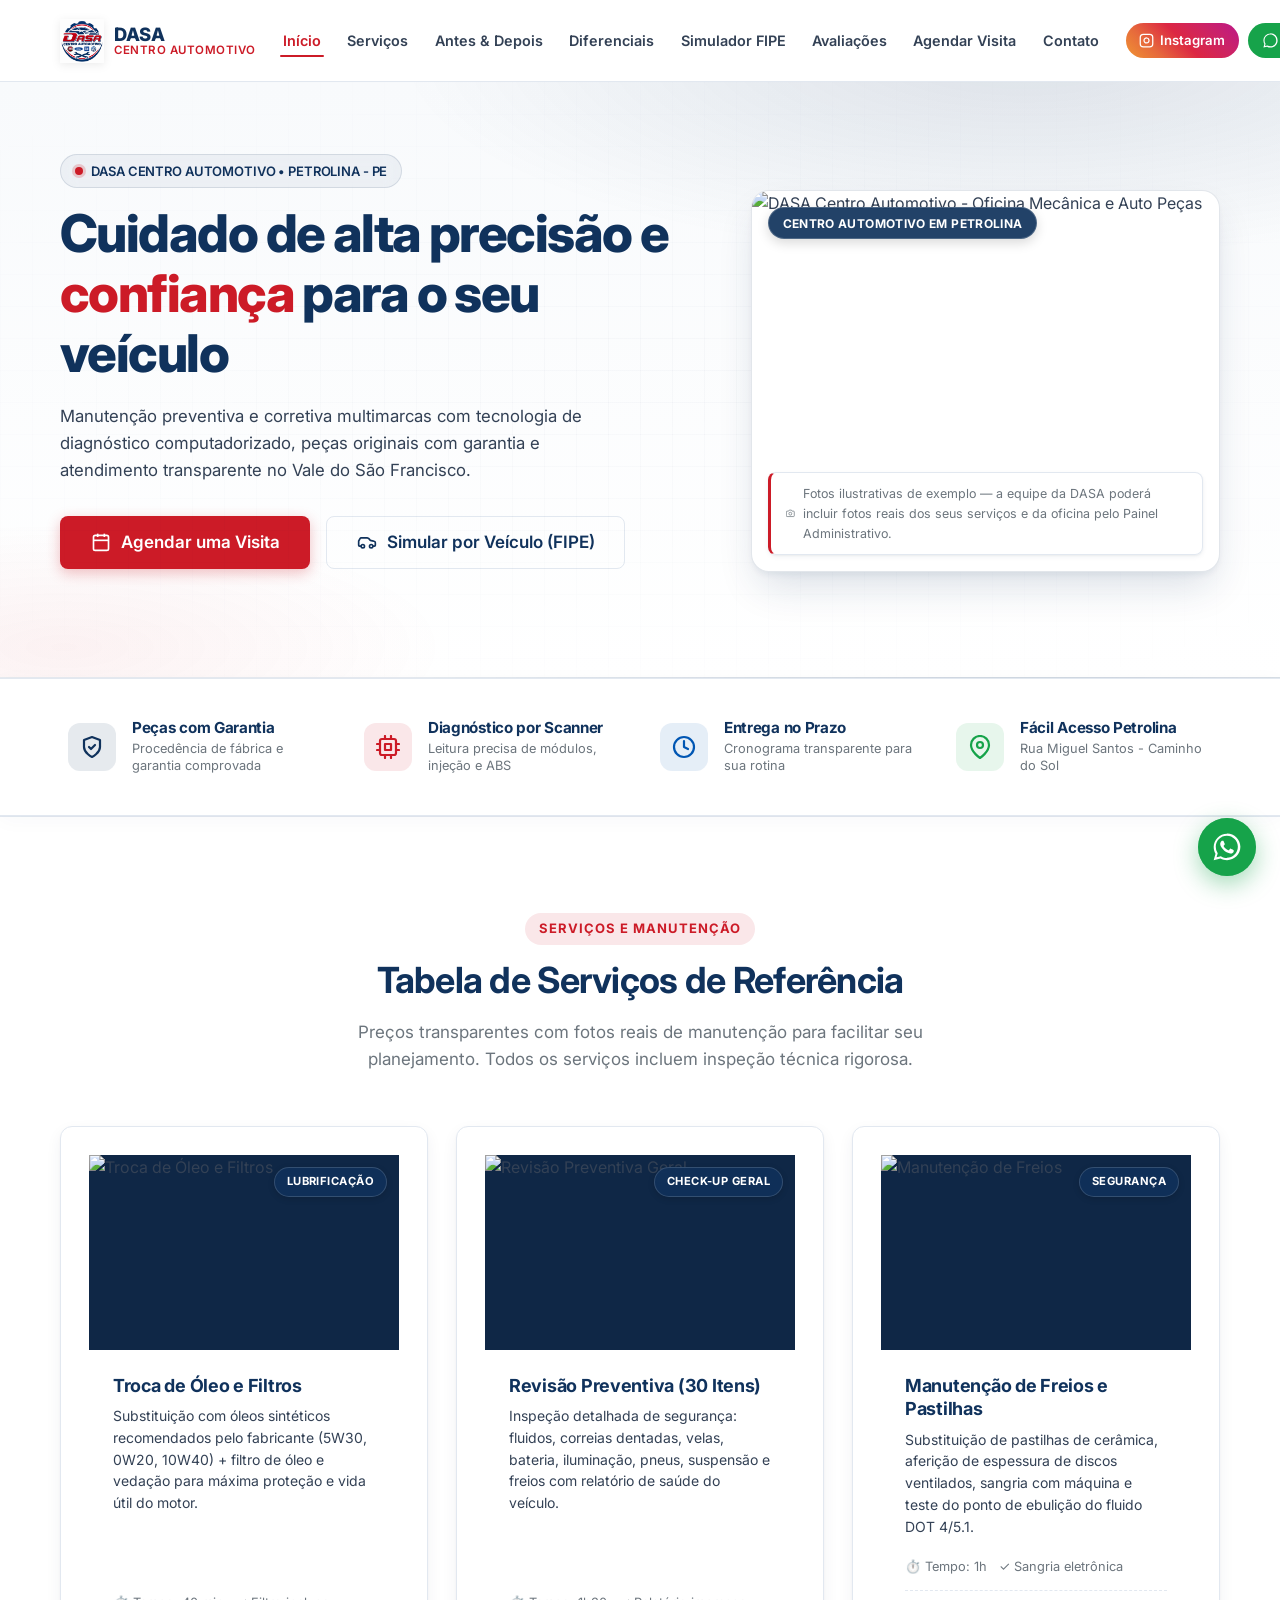
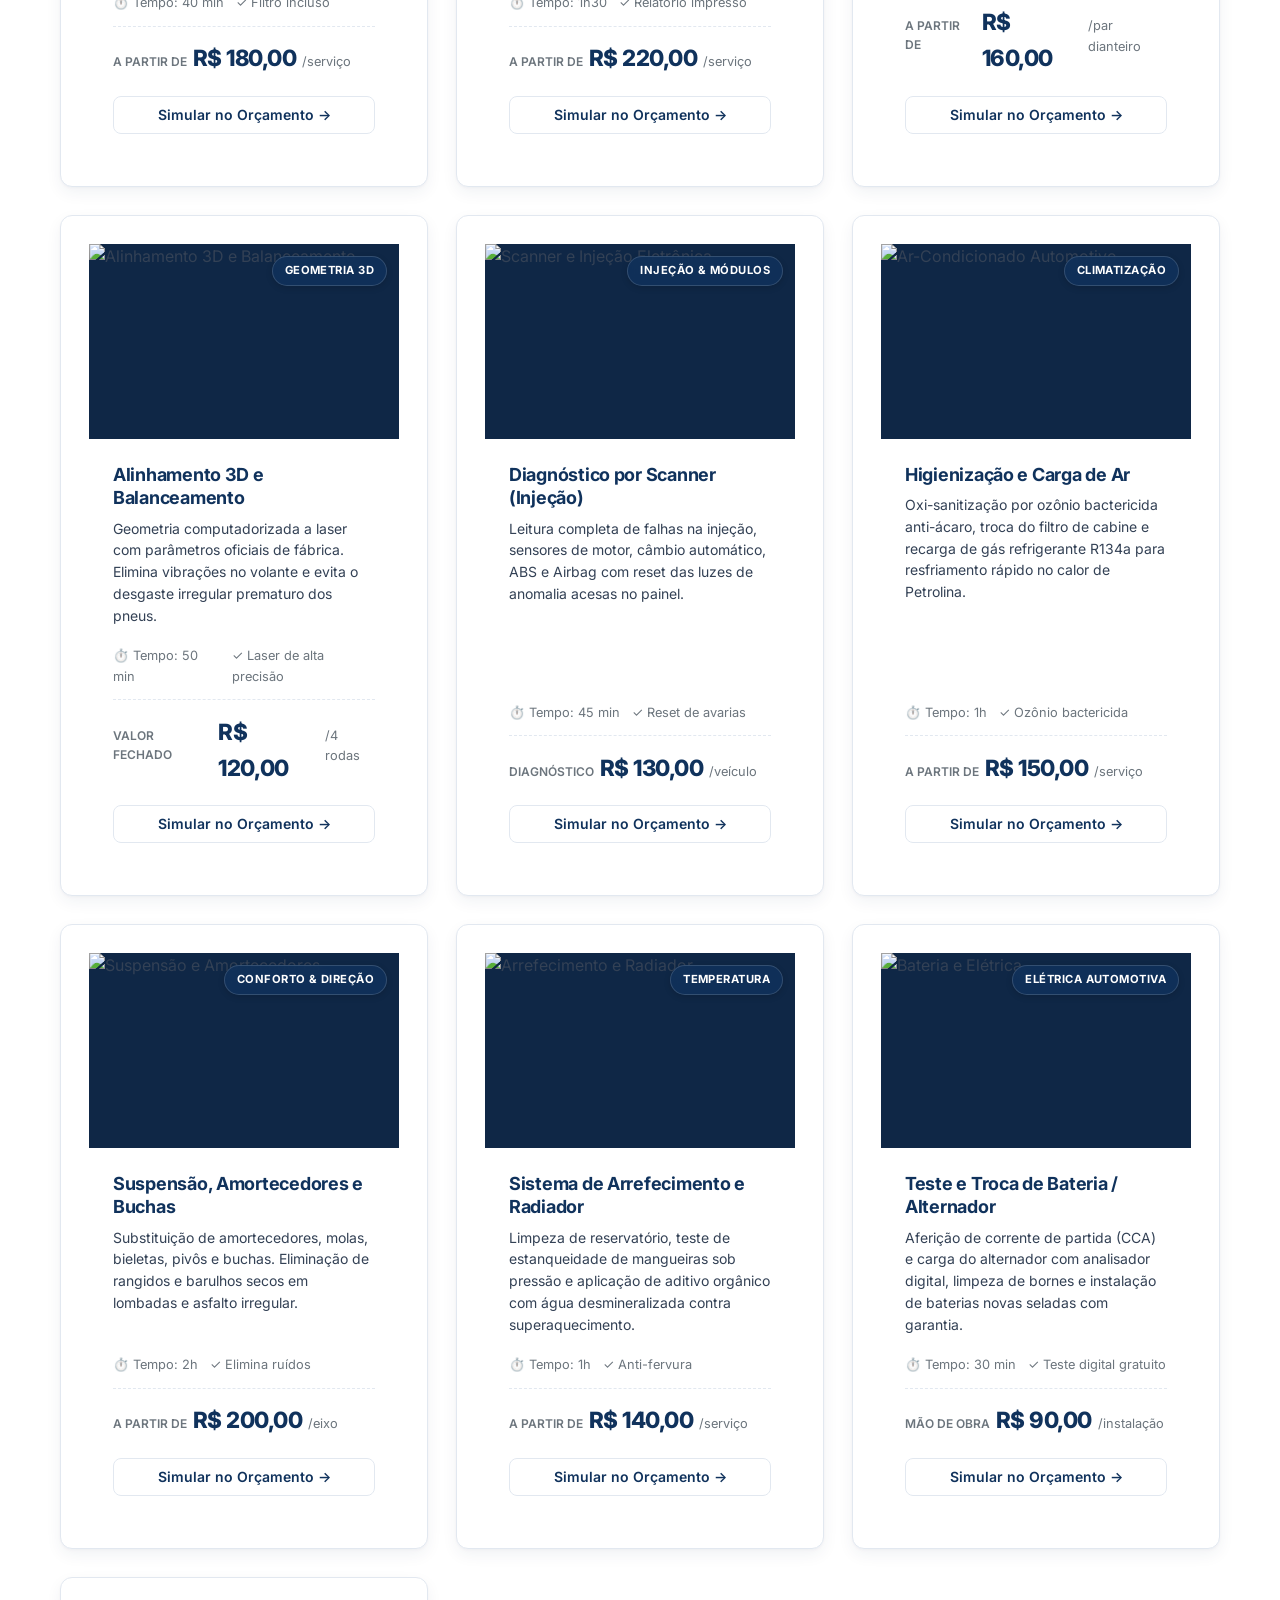
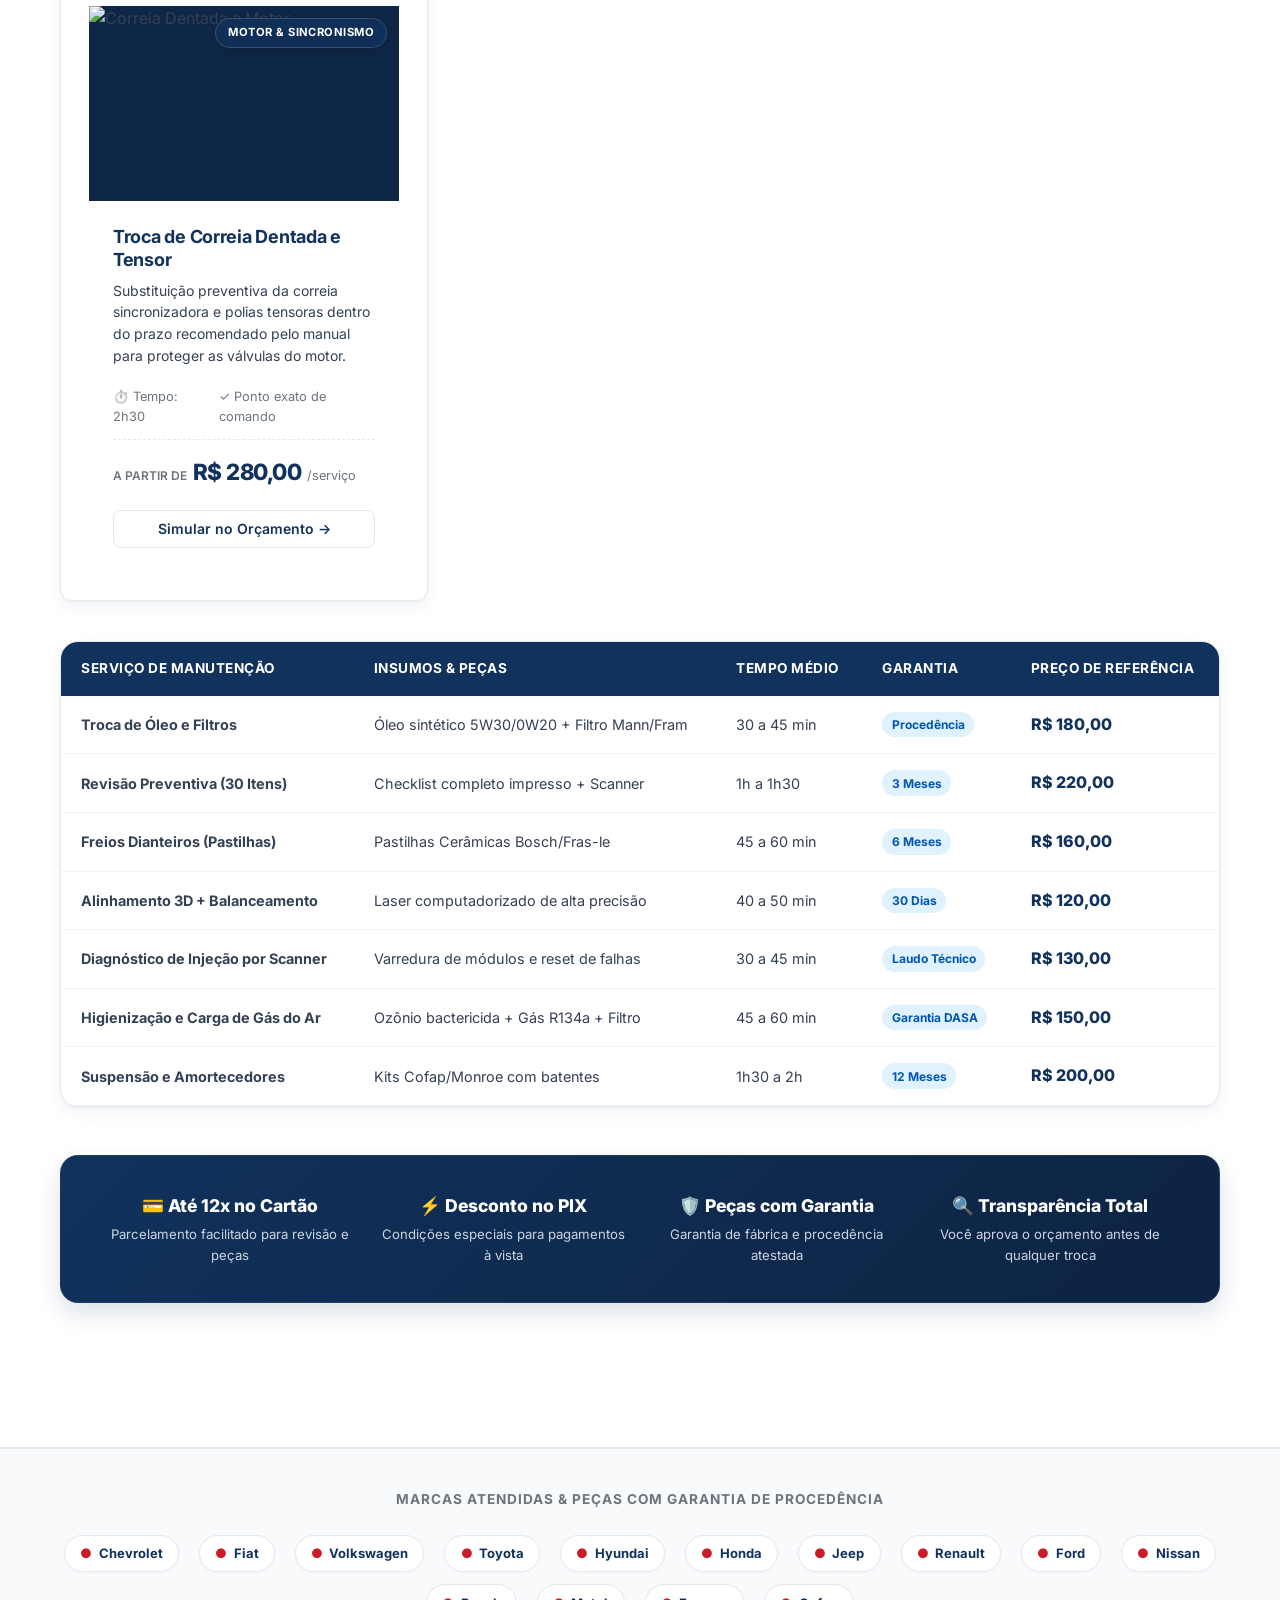
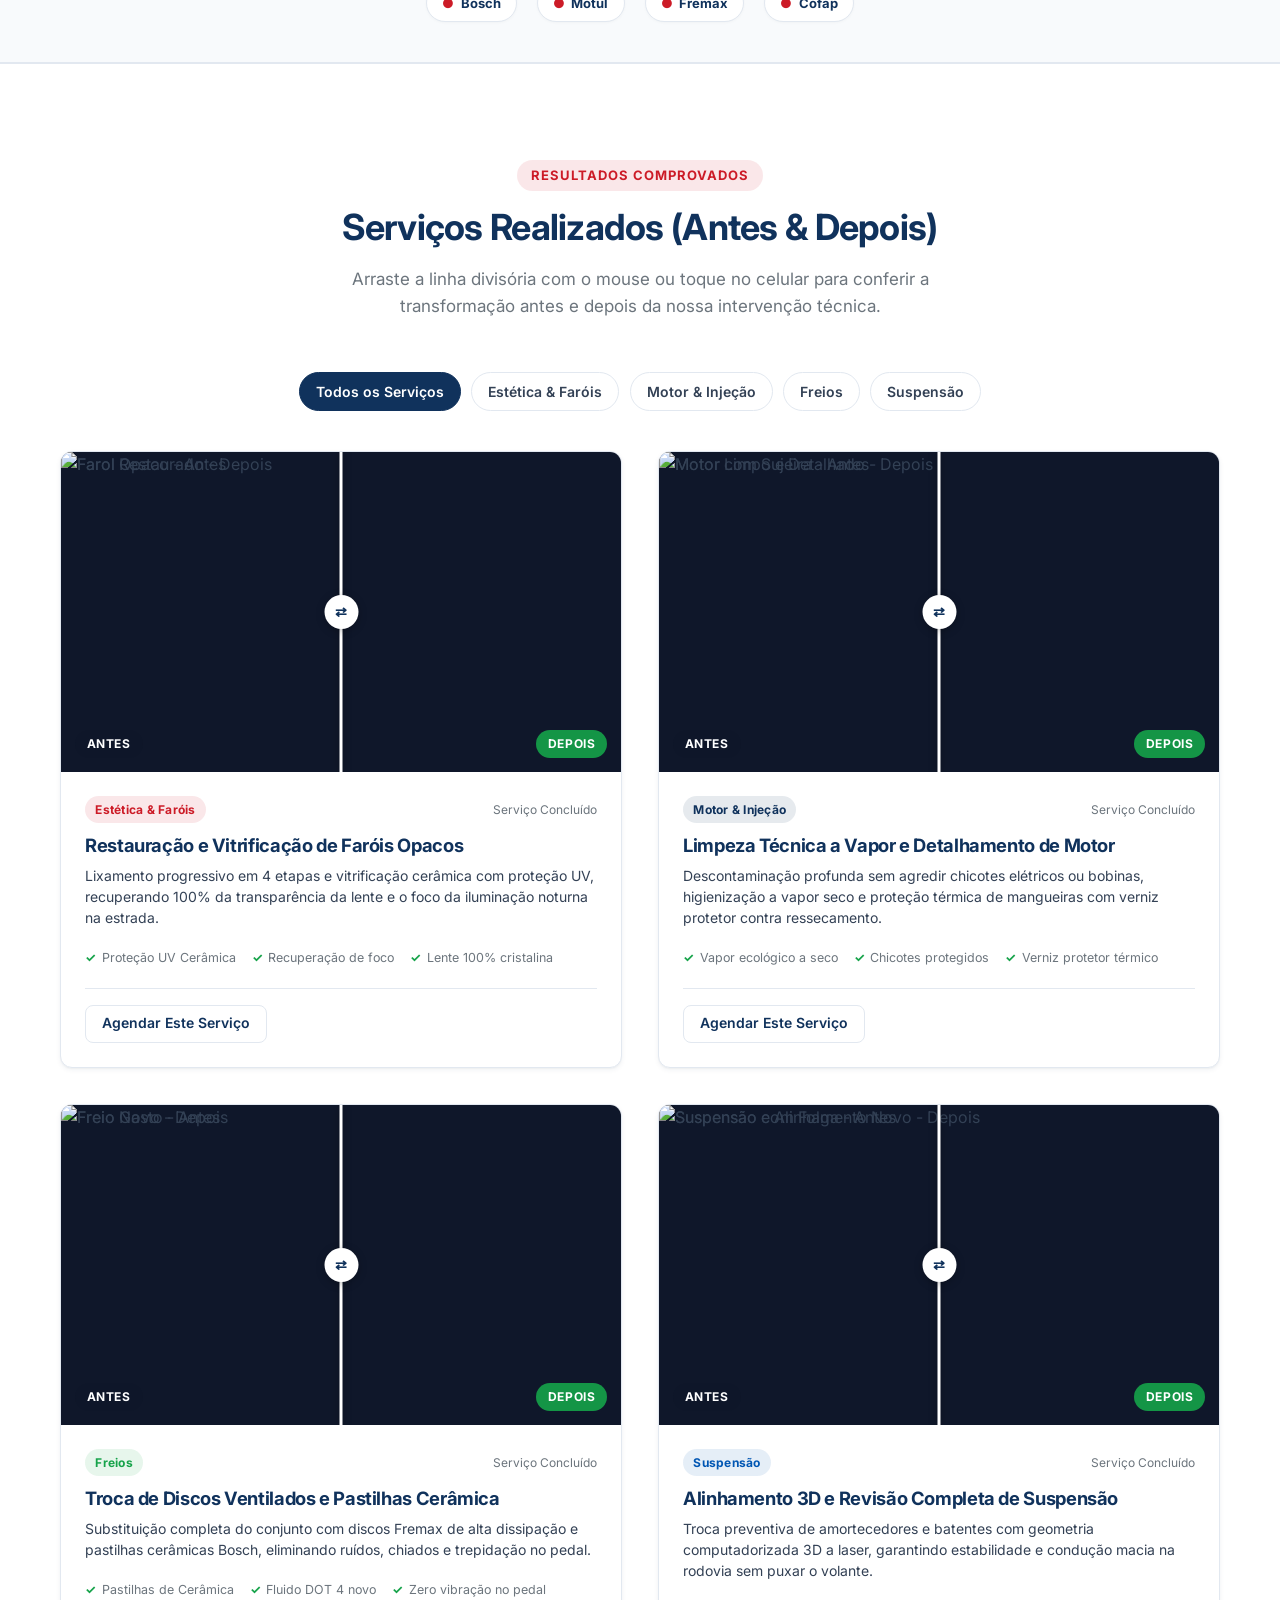
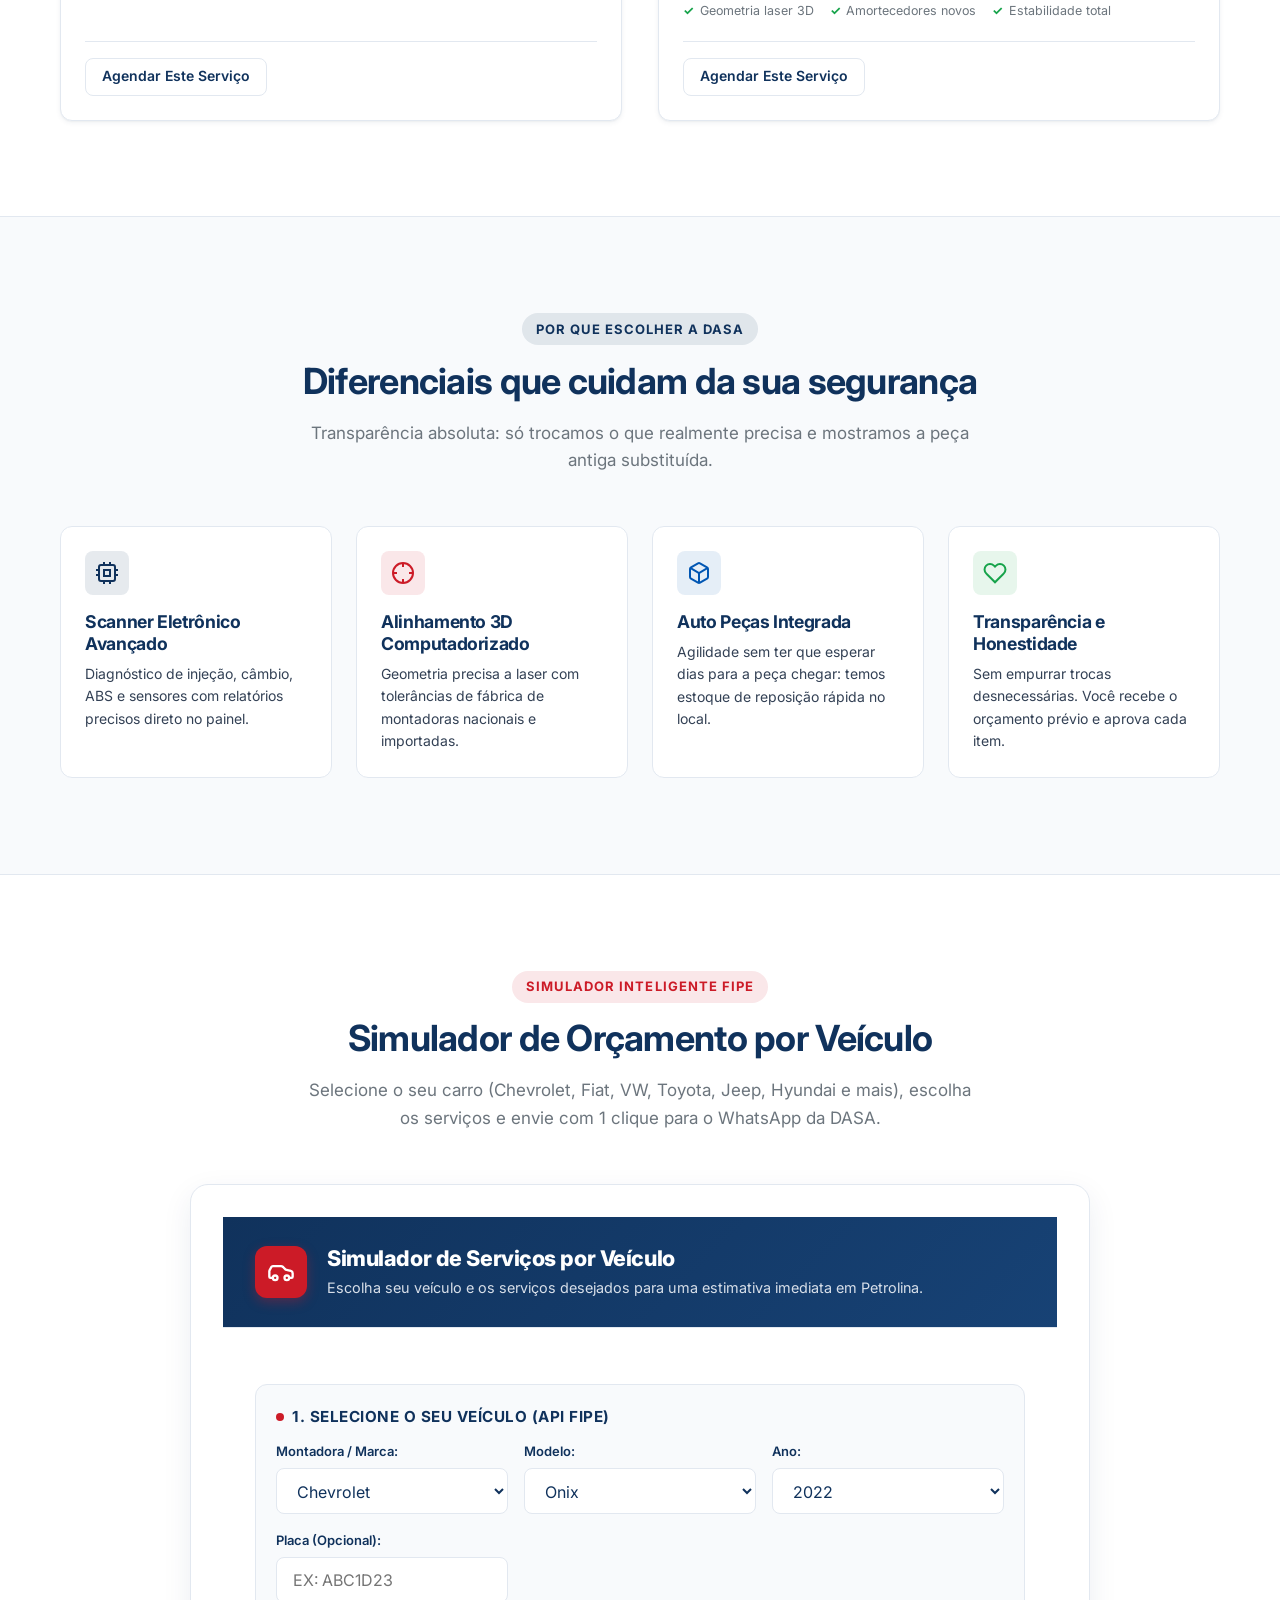
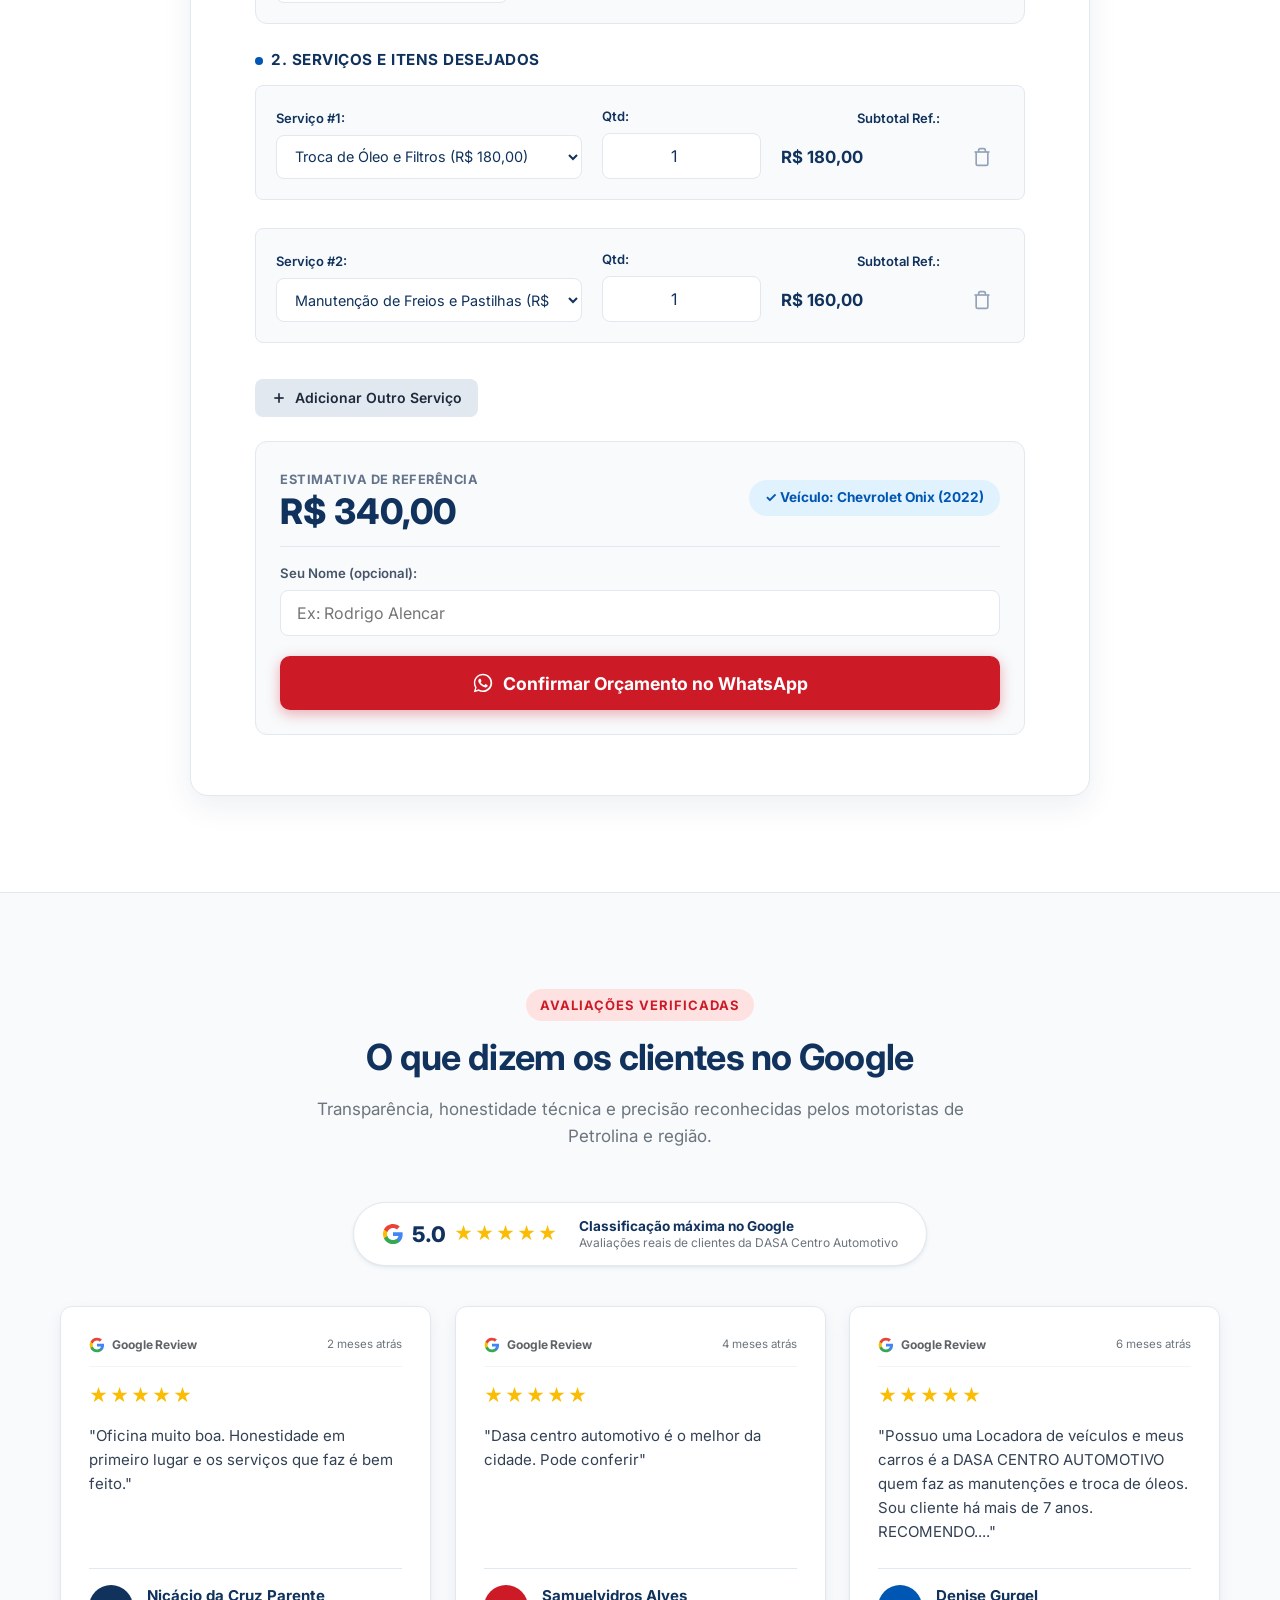
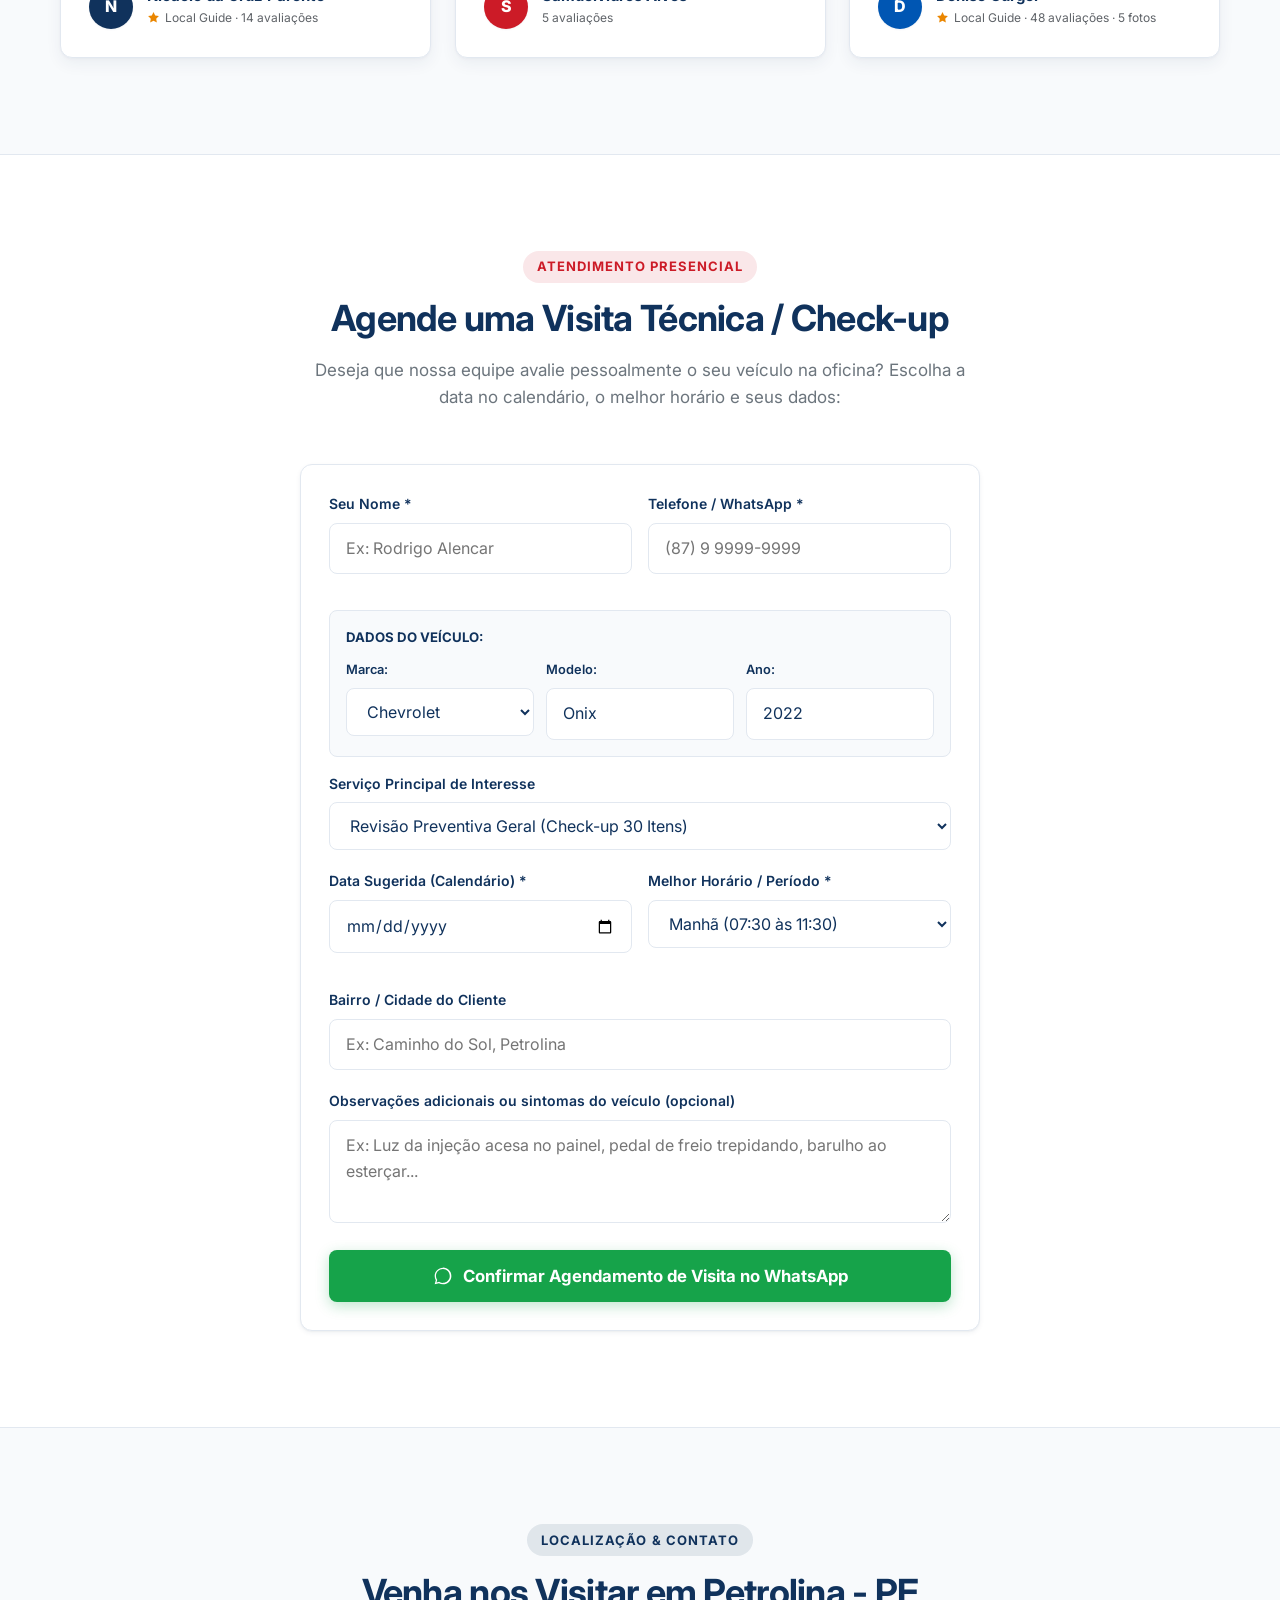
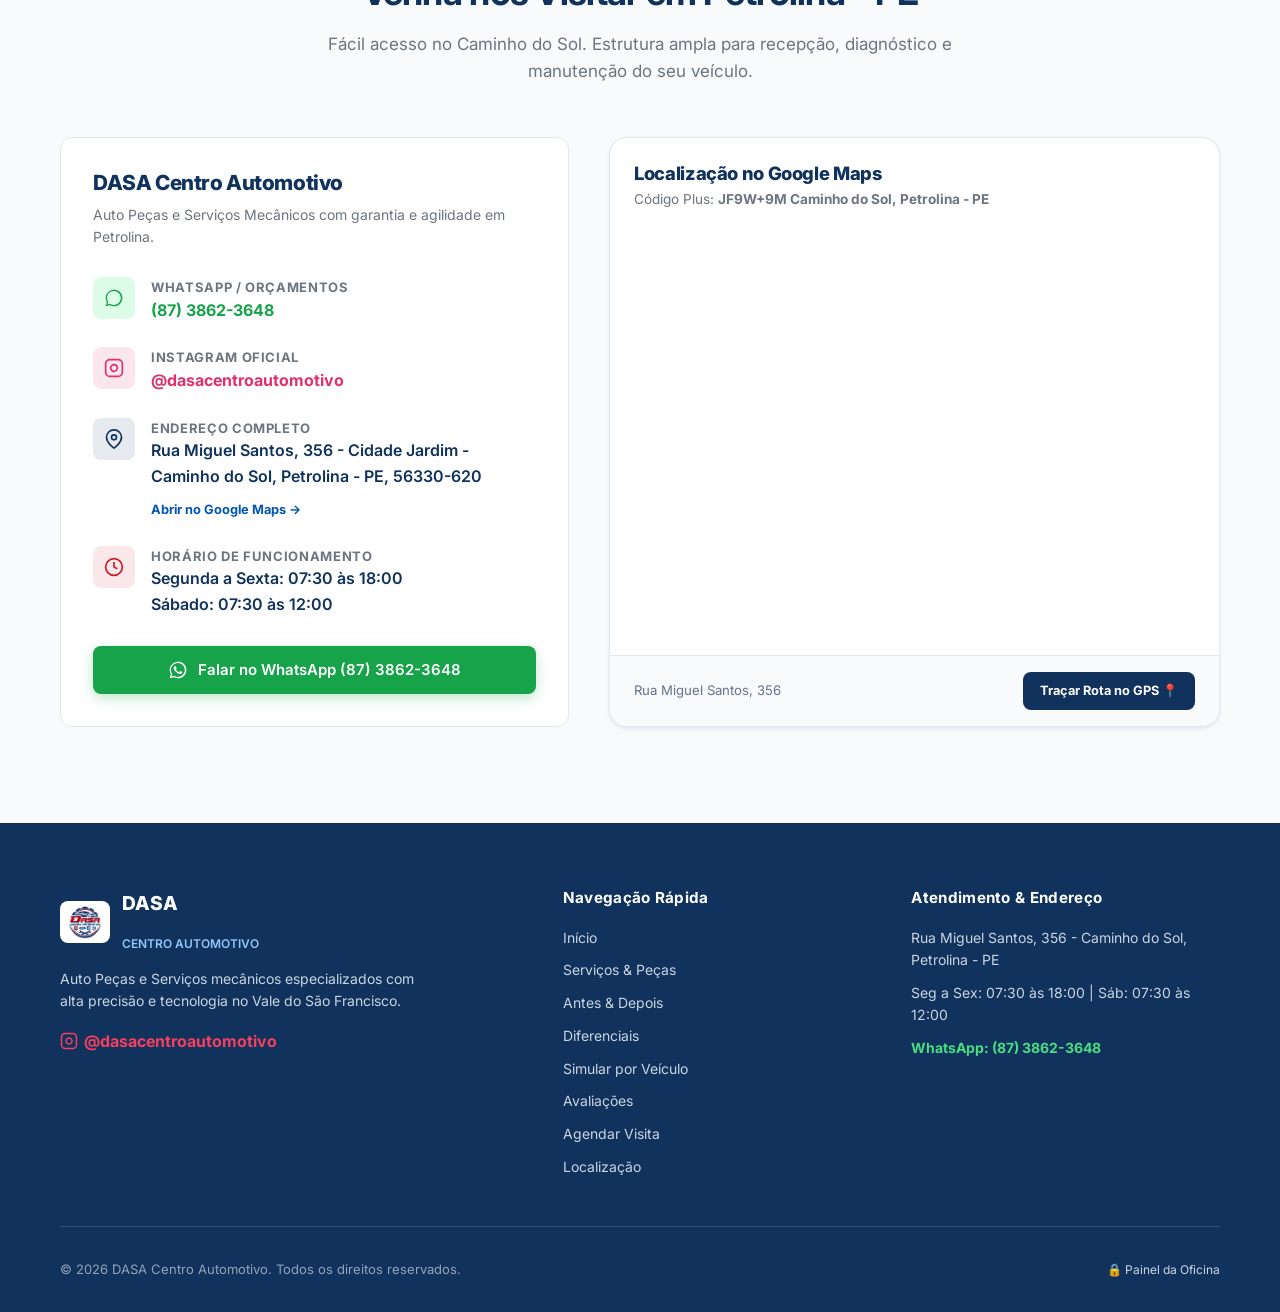
==== commit 6938ab20: "Att : Atualizações de front" ====
--- a/index.html
+++ b/index.html
@@ -29,20 +29,129 @@
   <link rel="stylesheet" href="assets/css/sections.css">
   
   <style>
+    /* ====================================================================
+       REFINAMENTO VISUAL (TASTE & EMIL KOWALSKI DESIGN ENG)
+       ==================================================================== */
     .hero-section {
-      background: radial-gradient(circle at top right, rgba(0, 86, 179, 0.08) 0%, rgba(248, 250, 252, 1) 70%);
-      padding: 3.5rem 0 4rem;
-    }
+      position: relative;
+      background: 
+        radial-gradient(ellipse 70% 50% at 80% -5%, rgba(16, 50, 92, 0.12), transparent 70%),
+        radial-gradient(ellipse 50% 35% at 5% 95%, rgba(204, 27, 39, 0.06), transparent 60%),
+        linear-gradient(180deg, #f8fafc 0%, #ffffff 100%);
+      padding: 4.5rem 0 4.25rem;
+      overflow: hidden;
+      border-bottom: 1px solid rgba(16, 50, 92, 0.08);
+    }
+
+    .hero-section::before {
+      content: '';
+      position: absolute;
+      inset: 0;
+      background-image: 
+        linear-gradient(to right, rgba(16, 50, 92, 0.035) 1px, transparent 1px),
+        linear-gradient(to bottom, rgba(16, 50, 92, 0.035) 1px, transparent 1px);
+      background-size: 32px 32px;
+      mask-image: radial-gradient(ellipse 85% 75% at 50% 50%, rgba(0,0,0,0.7) 0%, transparent 85%);
+      -webkit-mask-image: radial-gradient(ellipse 85% 75% at 50% 50%, rgba(0,0,0,0.7) 0%, transparent 85%);
+      pointer-events: none;
+    }
+
+    .hero-tag {
+      display: inline-flex;
+      align-items: center;
+      gap: 0.55rem;
+      padding: 0.35rem 0.85rem;
+      background: rgba(16, 50, 92, 0.05);
+      border: 1px solid rgba(16, 50, 92, 0.12);
+      border-radius: var(--radius-full);
+      font-size: 0.8125rem;
+      font-weight: 600;
+      color: var(--color-azul-escuro);
+      letter-spacing: -0.01em;
+      backdrop-filter: blur(8px);
+      -webkit-backdrop-filter: blur(8px);
+      margin-bottom: 1rem;
+    }
+
+    .hero-tag .badge-dot {
+      display: inline-block;
+      width: 8px;
+      height: 8px;
+      border-radius: 50%;
+      background: var(--color-vermelho);
+      box-shadow: 0 0 0 3px rgba(204, 27, 39, 0.2);
+      animation: pulseBeacon 2.5s infinite;
+    }
+
+    @keyframes pulseBeacon {
+      0%, 100% { box-shadow: 0 0 0 3px rgba(204, 27, 39, 0.2); }
+      50% { box-shadow: 0 0 0 6px rgba(204, 27, 39, 0.35); }
+    }
+
+    .hero-title {
+      font-size: clamp(2.1rem, 4.2vw, 3.25rem);
+      font-weight: 800;
+      color: var(--color-azul-escuro);
+      line-height: 1.15;
+      letter-spacing: -0.03em;
+      margin-bottom: 1.25rem;
+    }
+
     .highlight-text {
       color: var(--color-vermelho);
+      position: relative;
+      display: inline-block;
+    }
+
+    .hero-subtitle {
+      font-size: 1.05rem;
+      color: var(--color-text-main);
+      line-height: 1.6;
+      max-width: 580px;
+      margin-bottom: 2rem;
+    }
+
+    .hero-image-card {
+      position: relative;
+      border-radius: var(--radius-lg);
+      overflow: hidden;
+      box-shadow: 0 4px 6px -1px rgba(16, 50, 92, 0.06), 0 20px 40px -8px rgba(16, 50, 92, 0.16);
+      border: 1px solid rgba(16, 50, 92, 0.12);
+      background: #ffffff;
+      transition: transform var(--transition-normal), box-shadow var(--transition-normal);
+    }
+
+    .hero-image-card:hover {
+      transform: translateY(-2px);
+      box-shadow: 0 8px 14px -2px rgba(16, 50, 92, 0.08), 0 24px 48px -6px rgba(16, 50, 92, 0.2);
+    }
+
+    .hero-img-badge {
+      position: absolute;
+      top: 1rem;
+      left: 1rem;
+      background: rgba(16, 50, 92, 0.92);
+      color: #ffffff;
+      padding: 0.35rem 0.85rem;
+      border-radius: var(--radius-full);
+      font-size: 0.75rem;
+      font-weight: 700;
+      letter-spacing: 0.03em;
+      text-transform: uppercase;
+      backdrop-filter: blur(8px);
+      -webkit-backdrop-filter: blur(8px);
+      border: 1px solid rgba(255, 255, 255, 0.2);
+      box-shadow: 0 4px 12px rgba(0, 0, 0, 0.15);
+      z-index: 2;
     }
     
-    /* Grid e Cards de Serviços com Fotos */
+    /* Grid e Cards de Serviços com Fotos (Motion Refinado & Sem Conflito de Escala) */
     .services-grid {
       display: grid;
-      grid-template-columns: repeat(auto-fill, minmax(300px, 1fr));
+      grid-template-columns: repeat(auto-fill, minmax(310px, 1fr));
       gap: 1.75rem;
     }
+
     .service-card {
       background: #ffffff;
       border: 1px solid var(--color-border);
@@ -50,57 +159,77 @@
       overflow: hidden;
       display: flex;
       flex-direction: column;
-      transition: transform var(--transition-normal), box-shadow var(--transition-normal);
-      box-shadow: 0 4px 14px rgba(16, 50, 92, 0.04);
-    }
+      box-shadow: var(--shadow-card);
+      transition: transform var(--transition-fast), 
+                  box-shadow var(--transition-normal), 
+                  border-color var(--transition-fast);
+      cursor: pointer;
+    }
+
     .service-card:hover {
-      transform: translateY(-5px);
-      box-shadow: 0 12px 28px rgba(16, 50, 92, 0.12);
-      border-color: #cbd5e1;
-    }
+      transform: translateY(-2px);
+      box-shadow: var(--shadow-card-hover);
+      border-color: rgba(16, 50, 92, 0.24);
+    }
+
+    .service-card:active {
+      transform: scale(0.99);
+      transition-duration: 0.08s;
+    }
+
     .service-img-wrap {
       position: relative;
       width: 100%;
       height: 195px;
       overflow: hidden;
-      background: #e2e8f0;
-    }
+      background: #0f2746;
+    }
+
     .service-img {
       width: 100%;
       height: 100%;
       object-fit: cover;
-      transition: transform 0.4s ease;
-    }
+      transition: transform var(--transition-normal), opacity var(--transition-fast);
+    }
+
     .service-card:hover .service-img {
-      transform: scale(1.06);
-    }
+      transform: scale(1.025);
+    }
+
     .service-category-badge {
       position: absolute;
-      top: 0.85rem;
-      right: 0.85rem;
-      background: rgba(16, 50, 92, 0.92);
+      top: 0.75rem;
+      right: 0.75rem;
+      background: rgba(16, 50, 92, 0.88);
       color: #ffffff;
-      padding: 0.3rem 0.8rem;
+      padding: 0.3rem 0.75rem;
       border-radius: var(--radius-full);
-      font-size: 0.72rem;
+      font-size: 0.7rem;
       font-weight: 700;
       text-transform: uppercase;
-      letter-spacing: 0.5px;
-      backdrop-filter: blur(4px);
-    }
+      letter-spacing: 0.04em;
+      backdrop-filter: blur(8px);
+      -webkit-backdrop-filter: blur(8px);
+      border: 1px solid rgba(255, 255, 255, 0.15);
+      box-shadow: 0 2px 6px rgba(0, 0, 0, 0.15);
+    }
+
     .service-body {
       padding: 1.5rem;
       display: flex;
       flex-direction: column;
       flex-grow: 1;
     }
+
     .service-name {
-      font-size: 1.15rem;
-      font-weight: 800;
+      font-size: 1.125rem;
+      font-weight: 700;
       color: var(--color-azul-escuro);
       margin-bottom: 0.5rem;
       line-height: 1.3;
-    }
+      letter-spacing: -0.015em;
+    }
+
     .service-description {
       font-size: 0.875rem;
       color: var(--color-text-main);
@@ -108,6 +237,7 @@
       margin-bottom: 1.25rem;
       flex-grow: 1;
     }
+
     .service-meta-strip {
       display: flex;
       align-items: center;
@@ -116,6 +246,7 @@
       color: var(--color-text-muted);
       margin-bottom: 0.75rem;
     }
+
     .service-price-tag {
       display: flex;
       align-items: baseline;
@@ -124,17 +255,21 @@
       border-top: 1px dashed var(--color-border);
       margin-bottom: 1.25rem;
     }
+
     .service-price-prefix {
       font-size: 0.75rem;
       color: var(--color-text-muted);
       text-transform: uppercase;
       font-weight: 600;
     }
+
     .service-price-val {
-      font-size: 1.45rem;
+      font-size: 1.4rem;
       font-weight: 800;
       color: var(--color-azul-escuro);
-    }
+      letter-spacing: -0.02em;
+    }
+
     .service-price-unit {
       font-size: 0.8rem;
       color: var(--color-text-muted);
@@ -152,15 +287,17 @@
       border: 1px solid var(--color-border);
       border-radius: var(--radius-lg);
       overflow-x: auto;
-      box-shadow: 0 4px 16px rgba(16, 50, 92, 0.05);
+      box-shadow: var(--shadow-card);
       margin-top: 2.5rem;
     }
+
     .pricing-table {
       width: 100%;
       border-collapse: collapse;
       text-align: left;
       min-width: 650px;
     }
+
     .pricing-table th {
       background: var(--color-azul-escuro);
       color: #ffffff;
@@ -170,20 +307,24 @@
       text-transform: uppercase;
       letter-spacing: 0.5px;
     }
+
     .pricing-table td {
       padding: 1rem 1.25rem;
       border-bottom: 1px solid #f1f5f9;
       font-size: 0.9rem;
       color: var(--color-text-main);
     }
+
     .pricing-table tr:hover td {
       background: #f8fafc;
     }
+
     .pricing-table .price-col {
       font-weight: 800;
       color: var(--color-azul-escuro);
       font-size: 1rem;
     }
+
     .pricing-badge {
       display: inline-block;
       padding: 0.2rem 0.6rem;
@@ -201,6 +342,7 @@
       border-top: 1px solid var(--color-border);
       border-bottom: 1px solid var(--color-border);
     }
+
     .partners-title {
       text-align: center;
       font-size: 0.85rem;
@@ -210,6 +352,7 @@
       letter-spacing: 1px;
       margin-bottom: 1.5rem;
     }
+
     .brands-pills-wrap {
       display: flex;
       flex-wrap: wrap;
@@ -217,54 +360,69 @@
       gap: 0.75rem 1.25rem;
       align-items: center;
     }
+
     .brand-pill {
       background: #ffffff;
       border: 1px solid #e2e8f0;
-      padding: 0.5rem 1rem;
+      padding: 0.45rem 0.95rem;
       border-radius: var(--radius-full);
-      font-size: 0.825rem;
+      font-size: 0.8125rem;
       font-weight: 700;
       color: var(--color-azul-escuro);
-      box-shadow: 0 1px 3px rgba(0,0,0,0.04);
+      box-shadow: 0 1px 3px rgba(0,0,0,0.03);
       display: flex;
       align-items: center;
       gap: 0.4rem;
-    }
+      transition: transform var(--transition-fast), border-color var(--transition-fast), box-shadow var(--transition-fast);
+    }
+
+    .brand-pill:hover {
+      transform: translateY(-1px);
+      border-color: var(--color-azul-escuro);
+      box-shadow: var(--shadow-sm);
+    }
+
     .brand-pill span {
       color: var(--color-vermelho);
     }
 
     /* Faixa de Garantia e Pagamento */
     .payment-banner {
-      background: linear-gradient(135deg, var(--color-azul-escuro) 0%, #0d294a 100%);
+      background: linear-gradient(135deg, var(--color-azul-escuro) 0%, #0d2342 100%);
       color: #ffffff;
-      padding: 2rem 0;
+      padding: 2.25rem 1.5rem;
       margin: 3rem 0;
       border-radius: var(--radius-lg);
-    }
+      box-shadow: 0 10px 25px rgba(16, 50, 92, 0.15);
+      border: 1px solid rgba(255, 255, 255, 0.08);
+    }
+
     .payment-grid {
       display: grid;
       grid-template-columns: repeat(auto-fit, minmax(220px, 1fr));
       gap: 1.5rem;
       text-align: center;
     }
+
     .payment-item-title {
       font-size: 1.1rem;
       font-weight: 800;
       margin-bottom: 0.25rem;
       color: #ffffff;
     }
+
     .payment-item-desc {
       font-size: 0.825rem;
       color: #cbd5e1;
     }
   
-    /* Garante visibilidade e carregamento imediato de todos os cards e imagens */
+    /* Visibilidade e transição suave */
     .reveal-on-scroll {
       opacity: 1 !important;
       transform: none !important;
       visibility: visible !important;
     }
+
     .service-img, .hero-main-img, .ba-img {
       display: block !important;
       opacity: 1 !important;
@@ -331,9 +489,6 @@
           <span>WhatsApp</span>
         </a>
 
-        <!-- Botão CTA Desktop -->
-        <a href="#agendamento" class="header-cta-desktop">Agendar Visita</a>
-
         <!-- Botão Hamburger Mobile -->
         <button type="button" class="mobile-toggle" id="mobile-menu-toggle" aria-label="Abrir menu de navegação" aria-expanded="false">
           <span></span>
@@ -355,12 +510,12 @@
       <div class="container">
         <div class="hero-grid">
           <div class="hero-content">
-            <div class="hero-tag" style="background: rgba(16, 50, 92, 0.08); color: var(--color-azul-escuro);">
-              <span class="badge-dot" style="color: var(--color-vermelho);">●</span>
+            <div class="hero-tag">
+              <span class="badge-dot"></span>
               <span>DASA Centro Automotivo • Petrolina - PE</span>
             </div>
 
-            <h1 class="hero-title" style="color: var(--color-azul-escuro);">
+            <h1 class="hero-title">
               Cuidado de alta precisão e <span class="highlight-text">confiança</span> para o seu veículo
             </h1>
 
@@ -369,7 +524,7 @@
             </p>
 
             <div class="hero-buttons">
-              <a href="#agendamento" class="btn btn-lg" style="background: var(--color-vermelho); color: #fff; box-shadow: 0 4px 14px rgba(204, 27, 39, 0.35);">
+              <a href="#agendamento" class="btn btn-primary btn-lg">
                 <svg width="20" height="20" viewBox="0 0 24 24" fill="none" stroke="currentColor" stroke-width="2">
                   <rect x="3" y="4" width="18" height="18" rx="2" ry="2"></rect>
                   <line x1="16" y1="2" x2="16" y2="6"></line>
@@ -392,9 +547,9 @@
           <!-- Imagem de Destaque da Mecânica -->
           <div class="hero-visual reveal-on-scroll">
             <div class="hero-image-card">
-              <span class="hero-img-badge" style="background: var(--color-azul-escuro); color: #fff;">Centro Automotivo em Petrolina</span>
+              <span class="hero-img-badge">Centro Automotivo em Petrolina</span>
               <img 
-                src="https://images.unsplash.com/photo-1617814076367-b759c7d7e738?auto=format&fit=crop&w=800&q=80" 
+                src="https://lh3.googleusercontent.com/gps-cs-s/ANWiy9STd2cd9efxV9ZvZcpU7OHPAVGNBU42R33A7DaKJZpZ032tntFTVxOSA45TnEVIvNVpMcPgsmVM9s8Ydlr_PL6c4iogNRy0hGgloZllSSqF6RfXn_VJDlLFssmyqo4pby-iThe_XhgKH8ED=s0" 
                 alt="DASA Centro Automotivo - Oficina Mecânica e Auto Peças" 
                 class="hero-main-img" 
                 loading="eager"
@@ -1365,59 +1520,137 @@
     <section class="section" id="depoimentos">
       <div class="container">
         <div class="section-header">
-          <span class="section-tag" style="background: rgba(16, 50, 92, 0.1); color: var(--color-azul-escuro);">Avaliações de Clientes</span>
-          <h2 class="section-title" style="color: var(--color-azul-escuro);">O que diz quem confia seu carro na DASA</h2>
+          <span class="section-tag">Avaliações Verificadas</span>
+          <h2 class="section-title">O que dizem os clientes no Google</h2>
           <p class="section-subtitle">
-            A satisfação dos motoristas e famílias de Petrolina e Juazeiro é o nosso maior selo de qualidade.
+            Transparência, honestidade técnica e precisão reconhecidas pelos motoristas de Petrolina e região.
           </p>
+        </div>
+
+        <!-- Barra de Confiança Google 5.0 -->
+        <div class="google-overall-bar">
+          <div class="google-overall-score">
+            <svg width="22" height="22" viewBox="0 0 24 24">
+              <path fill="#4285F4" d="M22.56 12.25c0-.78-.07-1.53-.2-2.25H12v4.26h5.92c-.26 1.37-1.04 2.53-2.21 3.31v2.77h3.57c2.08-1.92 3.28-4.74 3.28-8.09z"/>
+              <path fill="#34A853" d="M12 23c2.97 0 5.46-.98 7.28-2.66l-3.57-2.77c-.98.66-2.23 1.06-3.71 1.06-2.86 0-5.29-1.93-6.16-4.53H2.18v2.84C3.99 20.53 7.7 23 12 23z"/>
+              <path fill="#FBBC05" d="M5.84 14.09c-.22-.66-.35-1.36-.35-2.09s.13-1.43.35-2.09V7.06H2.18C1.43 8.55 1 10.22 1 12s.43 3.45 1.18 4.94l2.85-2.22.81-.63z"/>
+              <path fill="#EA4335" d="M12 5.38c1.62 0 3.06.56 4.21 1.64l3.15-3.15C17.45 2.09 14.97 1 12 1 7.7 1 3.99 3.47 2.18 7.06l3.66 2.84c.87-2.6 3.3-4.52 6.16-4.52z"/>
+            </svg>
+            <span class="score-num">5.0</span>
+            <div class="score-stars">★★★★★</div>
+          </div>
+          <div class="google-overall-meta">
+            <strong>Classificação máxima no Google</strong>
+            <span>Avaliações reais de clientes da DASA Centro Automotivo</span>
+          </div>
         </div>
 
         <div class="testimonials-grid" id="testimonials-grid">
           
+          <!-- Avaliação 1: Nicácio da Cruz Parente -->
           <article class="testimonial-card reveal-on-scroll">
-            <div class="rating-stars" aria-label="Avaliação: 5 de 5 estrelas" style="color: #f59e0b;">
+            <div class="testimonial-top">
+              <div class="google-badge-strip">
+                <svg width="16" height="16" viewBox="0 0 24 24">
+                  <path fill="#4285F4" d="M22.56 12.25c0-.78-.07-1.53-.2-2.25H12v4.26h5.92c-.26 1.37-1.04 2.53-2.21 3.31v2.77h3.57c2.08-1.92 3.28-4.74 3.28-8.09z"/>
+                  <path fill="#34A853" d="M12 23c2.97 0 5.46-.98 7.28-2.66l-3.57-2.77c-.98.66-2.23 1.06-3.71 1.06-2.86 0-5.29-1.93-6.16-4.53H2.18v2.84C3.99 20.53 7.7 23 12 23z"/>
+                  <path fill="#FBBC05" d="M5.84 14.09c-.22-.66-.35-1.36-.35-2.09s.13-1.43.35-2.09V7.06H2.18C1.43 8.55 1 10.22 1 12s.43 3.45 1.18 4.94l2.85-2.22.81-.63z"/>
+                  <path fill="#EA4335" d="M12 5.38c1.62 0 3.06.56 4.21 1.64l3.15-3.15C17.45 2.09 14.97 1 12 1 7.7 1 3.99 3.47 2.18 7.06l3.66 2.84c.87-2.6 3.3-4.52 6.16-4.52z"/>
+                </svg>
+                <span class="google-label">Google Review</span>
+              </div>
+              <span class="testimonial-date">2 meses atrás</span>
+            </div>
+
+            <div class="rating-stars" aria-label="Avaliação: 5 de 5 estrelas">
               ★★★★★
             </div>
+
             <blockquote class="testimonial-text">
-              "Levei meu carro para revisão antes de pegar estrada para o litoral. Atendimento pontual, explicaram tudo o que precisava trocar sem empurrar peças desnecessárias e entregaram no horário combinado. Muito confiável!"
+              "Oficina muito boa. Honestidade em primeiro lugar e os serviços que faz é bem feito."
             </blockquote>
+
             <div class="testimonial-author">
-              <div class="author-avatar" style="background: var(--color-azul-escuro); color: #fff;">M</div>
-              <div>
-                <div class="author-name">Marcos Vinícius</div>
-                <div class="author-location">Caminho do Sol - Petrolina • Jeep Compass</div>
+              <div class="author-avatar" style="background: #10325c;">N</div>
+              <div class="author-info">
+                <div class="author-name">Nicácio da Cruz Parente</div>
+                <div class="author-guide">
+                  <svg width="13" height="13" viewBox="0 0 24 24" fill="#EA8600">
+                    <polygon points="12 2 15.09 8.26 22 9.27 17 14.14 18.18 21.02 12 17.77 5.82 21.02 7 14.14 2 9.27 8.91 8.26 12 2"></polygon>
+                  </svg>
+                  <span>Local Guide · 14 avaliações</span>
+                </div>
               </div>
             </div>
           </article>
 
+          <!-- Avaliação 2: Samuelvidros Alves -->
           <article class="testimonial-card reveal-on-scroll">
-            <div class="rating-stars" aria-label="Avaliação: 5 de 5 estrelas" style="color: #f59e0b;">
+            <div class="testimonial-top">
+              <div class="google-badge-strip">
+                <svg width="16" height="16" viewBox="0 0 24 24">
+                  <path fill="#4285F4" d="M22.56 12.25c0-.78-.07-1.53-.2-2.25H12v4.26h5.92c-.26 1.37-1.04 2.53-2.21 3.31v2.77h3.57c2.08-1.92 3.28-4.74 3.28-8.09z"/>
+                  <path fill="#34A853" d="M12 23c2.97 0 5.46-.98 7.28-2.66l-3.57-2.77c-.98.66-2.23 1.06-3.71 1.06-2.86 0-5.29-1.93-6.16-4.53H2.18v2.84C3.99 20.53 7.7 23 12 23z"/>
+                  <path fill="#FBBC05" d="M5.84 14.09c-.22-.66-.35-1.36-.35-2.09s.13-1.43.35-2.09V7.06H2.18C1.43 8.55 1 10.22 1 12s.43 3.45 1.18 4.94l2.85-2.22.81-.63z"/>
+                  <path fill="#EA4335" d="M12 5.38c1.62 0 3.06.56 4.21 1.64l3.15-3.15C17.45 2.09 14.97 1 12 1 7.7 1 3.99 3.47 2.18 7.06l3.66 2.84c.87-2.6 3.3-4.52 6.16-4.52z"/>
+                </svg>
+                <span class="google-label">Google Review</span>
+              </div>
+              <span class="testimonial-date">4 meses atrás</span>
+            </div>
+
+            <div class="rating-stars" aria-label="Avaliação: 5 de 5 estrelas">
               ★★★★★
             </div>
+
             <blockquote class="testimonial-text">
-              "A luz de injeção acendeu e passei em duas oficinas sem solução. Na DASA passaram o scanner, identificaram o sensor com defeito e resolveram na hora. Preço super justo e equipe muito atenciosa!"
+              "Dasa centro automotivo é o melhor da cidade. Pode conferir"
             </blockquote>
+
             <div class="testimonial-author">
-              <div class="author-avatar" style="background: var(--color-vermelho); color: #fff;">C</div>
-              <div>
-                <div class="author-name">Camila Duarte</div>
-                <div class="author-location">Bairro Atrás da Banca • Chevrolet Onix</div>
+              <div class="author-avatar" style="background: #cc1b27;">S</div>
+              <div class="author-info">
+                <div class="author-name">Samuelvidros Alves</div>
+                <div class="author-guide">
+                  <span>5 avaliações</span>
+                </div>
               </div>
             </div>
           </article>
 
+          <!-- Avaliação 3: Denise Gurgel -->
           <article class="testimonial-card reveal-on-scroll">
-            <div class="rating-stars" aria-label="Avaliação: 5 de 5 estrelas" style="color: #f59e0b;">
+            <div class="testimonial-top">
+              <div class="google-badge-strip">
+                <svg width="16" height="16" viewBox="0 0 24 24">
+                  <path fill="#4285F4" d="M22.56 12.25c0-.78-.07-1.53-.2-2.25H12v4.26h5.92c-.26 1.37-1.04 2.53-2.21 3.31v2.77h3.57c2.08-1.92 3.28-4.74 3.28-8.09z"/>
+                  <path fill="#34A853" d="M12 23c2.97 0 5.46-.98 7.28-2.66l-3.57-2.77c-.98.66-2.23 1.06-3.71 1.06-2.86 0-5.29-1.93-6.16-4.53H2.18v2.84C3.99 20.53 7.7 23 12 23z"/>
+                  <path fill="#FBBC05" d="M5.84 14.09c-.22-.66-.35-1.36-.35-2.09s.13-1.43.35-2.09V7.06H2.18C1.43 8.55 1 10.22 1 12s.43 3.45 1.18 4.94l2.85-2.22.81-.63z"/>
+                  <path fill="#EA4335" d="M12 5.38c1.62 0 3.06.56 4.21 1.64l3.15-3.15C17.45 2.09 14.97 1 12 1 7.7 1 3.99 3.47 2.18 7.06l3.66 2.84c.87-2.6 3.3-4.52 6.16-4.52z"/>
+                </svg>
+                <span class="google-label">Google Review</span>
+              </div>
+              <span class="testimonial-date">6 meses atrás</span>
+            </div>
+
+            <div class="rating-stars" aria-label="Avaliação: 5 de 5 estrelas">
               ★★★★★
             </div>
+
             <blockquote class="testimonial-text">
-              "Estrutura de ponta e facilidade para agendar. O carro ficou perfeito, sem puxar nada e rodando macio com o alinhamento 3D. Recomendo de olhos fechados a todos de Petrolina e Juazeiro!"
+              "Possuo uma Locadora de veículos e meus carros é a DASA CENTRO AUTOMOTIVO quem faz as manutenções e troca de óleos. Sou cliente há mais de 7 anos. RECOMENDO...."
             </blockquote>
+
             <div class="testimonial-author">
-              <div class="author-avatar" style="background: var(--color-azul-medio); color: #fff;">R</div>
-              <div>
-                <div class="author-name">Rodrigo Alencar</div>
-                <div class="author-location">Centro - Petrolina • Toyota Corolla</div>
+              <div class="author-avatar" style="background: #0056b3;">D</div>
+              <div class="author-info">
+                <div class="author-name">Denise Gurgel</div>
+                <div class="author-guide">
+                  <svg width="13" height="13" viewBox="0 0 24 24" fill="#EA8600">
+                    <polygon points="12 2 15.09 8.26 22 9.27 17 14.14 18.18 21.02 12 17.77 5.82 21.02 7 14.14 2 9.27 8.91 8.26 12 2"></polygon>
+                  </svg>
+                  <span>Local Guide · 48 avaliações · 5 fotos</span>
+                </div>
               </div>
             </div>
           </article>
--- a/assets/css/variables.css
+++ b/assets/css/variables.css
@@ -1,4 +1,4 @@
-﻿/**
+/**
  * Variáveis de Design & Paleta de Cores - DASA Centro Automotivo
  * Baseada estritamente nas especificações oficiais
  */
@@ -48,17 +48,27 @@
   --radius-xl: 24px;
   --radius-full: 9999px;
 
-  /* Sombras */
+  /* Sombras Precisas e em Camadas (Modern Design Engineering) */
   --shadow-xs: 0 1px 2px rgba(16, 50, 92, 0.05);
-  --shadow-sm: 0 2px 4px rgba(16, 50, 92, 0.08);
-  --shadow-md: 0 4px 14px rgba(16, 50, 92, 0.10);
-  --shadow-lg: 0 12px 30px rgba(16, 50, 92, 0.14);
-  --shadow-xl: 0 20px 42px rgba(16, 50, 92, 0.18);
+  --shadow-sm: 0 2px 5px rgba(16, 50, 92, 0.06), 0 1px 2px rgba(0, 0, 0, 0.04);
+  --shadow-md: 0 4px 12px rgba(16, 50, 92, 0.08), 0 1px 3px rgba(0, 0, 0, 0.03);
+  --shadow-lg: 0 10px 25px rgba(16, 50, 92, 0.12), 0 3px 8px rgba(0, 0, 0, 0.04);
+  --shadow-xl: 0 20px 40px rgba(16, 50, 92, 0.16), 0 6px 12px rgba(0, 0, 0, 0.06);
+  --shadow-card: 0 1px 3px rgba(16, 50, 92, 0.04), 0 6px 16px rgba(16, 50, 92, 0.06);
+  --shadow-card-hover: 0 2px 6px rgba(16, 50, 92, 0.06), 0 14px 28px rgba(16, 50, 92, 0.11);
+  --shadow-accent: 0 4px 14px rgba(204, 27, 39, 0.28);
+  --shadow-accent-hover: 0 8px 22px rgba(204, 27, 39, 0.38);
+  --shadow-whatsapp: 0 4px 14px rgba(22, 163, 74, 0.28);
+  --shadow-whatsapp-hover: 0 8px 22px rgba(22, 163, 74, 0.38);
 
-  /* Transições */
-  --transition-fast: 0.15s ease;
-  --transition-normal: 0.25s ease;
-  --transition-smooth: 0.35s cubic-bezier(0.16, 1, 0.3, 1);
+  /* Curvas de Aceleração e Transições (Emil Kowalski Motion Principles) */
+  --ease-out-quad: cubic-bezier(0.25, 1, 0.5, 1);
+  --ease-out-expo: cubic-bezier(0.16, 1, 0.3, 1);
+  --ease-spring: cubic-bezier(0.34, 1.56, 0.64, 1);
+  --transition-fast: 0.15s var(--ease-out-quad);
+  --transition-normal: 0.22s var(--ease-out-expo);
+  --transition-smooth: 0.32s var(--ease-out-expo);
+  --transition-spring: 0.28s var(--ease-spring);
 
   /* Espaçamentos e Container */
   --container-max-width: 1200px;
--- a/assets/css/components.css
+++ b/assets/css/components.css
@@ -17,48 +17,65 @@
   min-height: 48px; /* Mobile touch target */
   border-radius: var(--radius-sm);
   border: 1px solid transparent;
-  transition: all var(--transition-fast);
+  transition: transform var(--transition-fast), 
+              box-shadow var(--transition-normal), 
+              background-color var(--transition-fast), 
+              border-color var(--transition-fast), 
+              color var(--transition-fast);
   text-align: center;
   user-select: none;
   white-space: nowrap;
+  cursor: pointer;
+}
+
+.btn:hover {
+  transform: translateY(-1px);
 }
 
 .btn:active {
-  transform: translateY(1px);
+  transform: scale(0.98);
+  transition-duration: 0.08s;
+}
+
+.btn:focus-visible {
+  outline: 2px solid var(--color-accent);
+  outline-offset: 3px;
 }
 
 .btn-primary {
   background-color: var(--color-accent);
   color: var(--color-white);
-  box-shadow: 0 4px 12px rgba(249, 115, 22, 0.25);
+  box-shadow: var(--shadow-accent);
 }
 
 .btn-primary:hover {
   background-color: var(--color-accent-hover);
   color: var(--color-white);
-  box-shadow: 0 6px 16px rgba(249, 115, 22, 0.35);
+  box-shadow: var(--shadow-accent-hover);
 }
 
 .btn-secondary {
-  background-color: var(--color-secondary);
-  color: var(--color-white);
+  background-color: var(--color-primary);
+  color: var(--color-white);
+  box-shadow: 0 4px 12px rgba(16, 50, 92, 0.2);
 }
 
 .btn-secondary:hover {
-  background-color: #0F172A;
-  color: var(--color-white);
+  background-color: var(--color-primary-dark);
+  color: var(--color-white);
+  box-shadow: 0 6px 18px rgba(16, 50, 92, 0.28);
 }
 
 .btn-whatsapp {
   background-color: var(--color-whatsapp);
   color: var(--color-white);
-  box-shadow: 0 4px 12px rgba(22, 163, 74, 0.25);
+  box-shadow: var(--shadow-whatsapp);
 }
 
 .btn-whatsapp:hover {
   background-color: var(--color-whatsapp-hover);
   color: var(--color-white);
-  box-shadow: 0 6px 16px rgba(22, 163, 74, 0.35);
+  box-shadow: var(--shadow-whatsapp-hover);
 }
 
 .btn-outline {
@@ -71,16 +88,17 @@
   background-color: var(--color-white);
   border-color: var(--color-accent);
   color: var(--color-accent);
+  box-shadow: var(--shadow-sm);
 }
 
 .btn-outline-white {
   background-color: transparent;
   color: var(--color-white);
-  border-color: rgba(255, 255, 255, 0.25);
+  border-color: rgba(255, 255, 255, 0.3);
 }
 
 .btn-outline-white:hover {
-  background-color: rgba(255, 255, 255, 0.1);
+  background-color: rgba(255, 255, 255, 0.12);
   border-color: var(--color-white);
   color: var(--color-white);
 }
@@ -178,7 +196,7 @@
 .form-select:focus {
   outline: none;
   border-color: var(--color-accent);
-  box-shadow: 0 0 0 3px rgba(249, 115, 22, 0.15);
+  box-shadow: 0 0 0 3px rgba(204, 27, 39, 0.15);
 }
 
 textarea.form-control {
--- a/assets/css/sections.css
+++ b/assets/css/sections.css
@@ -16,7 +16,9 @@
   -webkit-backdrop-filter: blur(10px);
   border-bottom: 1px solid var(--color-border);
   z-index: 100;
-  transition: all var(--transition-normal);
+  transition: background-color var(--transition-normal), 
+              box-shadow var(--transition-normal), 
+              border-color var(--transition-normal);
 }
 
 .header-container {
@@ -202,7 +204,7 @@
   height: 2px;
   background-color: var(--color-azul-escuro);
   border-radius: 2px;
-  transition: all var(--transition-fast);
+  transition: transform var(--transition-fast), opacity var(--transition-fast);
 }
 
 .mobile-toggle.is-active span:nth-child(1) {
@@ -556,14 +558,16 @@
   padding: 1.75rem;
   display: flex;
   flex-direction: column;
-  transition: all var(--transition-normal);
+  transition: transform var(--transition-fast), 
+              box-shadow var(--transition-normal), 
+              border-color var(--transition-fast);
   position: relative;
 }
 
 .service-card:hover {
-  transform: translateY(-4px);
-  border-color: #CBD5E1;
-  box-shadow: var(--shadow-lg);
+  transform: translateY(-2px);
+  border-color: rgba(16, 50, 92, 0.22);
+  box-shadow: var(--shadow-card-hover);
 }
 
 .service-icon-box {
@@ -691,7 +695,10 @@
   background-color: var(--color-white);
   border: 1px solid var(--color-border);
   color: var(--color-text-main);
-  transition: all var(--transition-fast);
+  transition: background-color var(--transition-fast), 
+              border-color var(--transition-fast), 
+              color var(--transition-fast), 
+              transform var(--transition-fast);
 }
 
 .filter-btn:hover {
@@ -1114,7 +1121,9 @@
   color: #94A3B8;
   border: 1px solid var(--color-border);
   background-color: var(--color-white);
-  transition: all var(--transition-fast);
+  transition: background-color var(--transition-fast), 
+              color var(--transition-fast), 
+              border-color var(--transition-fast);
 }
 
 .btn-remove-row:hover {
@@ -1208,6 +1217,68 @@
 /* ====================================================================
    8. SEÇÃO DEPOIMENTOS
    ==================================================================== */
+.google-overall-bar {
+  display: flex;
+  align-items: center;
+  justify-content: center;
+  gap: 1.25rem;
+  background: #ffffff;
+  border: 1px solid var(--color-border);
+  padding: 0.85rem 1.75rem;
+  border-radius: var(--radius-full);
+  margin: 0 auto 2.5rem;
+  width: fit-content;
+  box-shadow: var(--shadow-sm);
+}
+
+.google-overall-score {
+  display: flex;
+  align-items: center;
+  gap: 0.5rem;
+}
+
+.google-overall-score .score-num {
+  font-size: 1.35rem;
+  font-weight: 800;
+  color: var(--color-azul-escuro);
+}
+
+.google-overall-score .score-stars {
+  color: #FBBC04;
+  font-size: 1.15rem;
+  letter-spacing: 2px;
+}
+
+.google-overall-meta {
+  display: flex;
+  flex-direction: column;
+  line-height: 1.25;
+  text-align: left;
+}
+
+.google-overall-meta strong {
+  font-size: 0.85rem;
+  color: var(--color-azul-escuro);
+}
+
+.google-overall-meta span {
+  font-size: 0.75rem;
+  color: var(--color-text-muted);
+}
+
+@media (max-width: 640px) {
+  .google-overall-bar {
+    flex-direction: column;
+    text-align: center;
+    border-radius: var(--radius-md);
+    padding: 1rem 1.25rem;
+    gap: 0.5rem;
+  }
+  .google-overall-meta {
+    text-align: center;
+  }
+}
+
 .testimonials-grid {
   display: grid;
   grid-template-columns: 1fr;
@@ -1227,20 +1298,58 @@
   padding: 1.75rem;
   display: flex;
   flex-direction: column;
+  box-shadow: var(--shadow-card);
+  transition: transform var(--transition-fast), 
+              box-shadow var(--transition-normal), 
+              border-color var(--transition-fast);
+}
+
+.testimonial-card:hover {
+  transform: translateY(-2px);
+  box-shadow: var(--shadow-card-hover);
+  border-color: rgba(16, 50, 92, 0.22);
+}
+
+.testimonial-top {
+  display: flex;
+  align-items: center;
+  justify-content: space-between;
+  margin-bottom: 0.85rem;
+  padding-bottom: 0.75rem;
+  border-bottom: 1px solid #f1f5f9;
+}
+
+.google-badge-strip {
+  display: flex;
+  align-items: center;
+  gap: 0.45rem;
+}
+
+.google-label {
+  font-size: 0.75rem;
+  font-weight: 700;
+  color: #5f6368;
+  letter-spacing: -0.01em;
+}
+
+.testimonial-date {
+  font-size: 0.72rem;
+  color: var(--color-text-muted);
 }
 
 .rating-stars {
-  color: #F59E0B;
+  color: #FBBC04;
   display: flex;
   gap: 2px;
-  margin-bottom: 1rem;
+  font-size: 1.15rem;
+  letter-spacing: 2px;
+  margin-bottom: 0.85rem;
 }
 
 .testimonial-text {
   font-size: 0.9375rem;
   color: var(--color-text-main);
   line-height: 1.6;
-  font-style: italic;
   margin-bottom: 1.5rem;
   flex-grow: 1;
 }
@@ -1254,16 +1363,23 @@
 }
 
 .author-avatar {
-  width: 42px;
-  height: 42px;
+  width: 44px;
+  height: 44px;
   border-radius: var(--radius-full);
   background-color: var(--color-primary);
   color: var(--color-white);
-  font-weight: 700;
+  font-weight: 800;
   display: flex;
   align-items: center;
   justify-content: center;
-  font-size: 0.95rem;
+  font-size: 1rem;
+  flex-shrink: 0;
+  box-shadow: var(--shadow-xs);
+}
+
+.author-info {
+  display: flex;
+  flex-direction: column;
 }
 
 .author-name {
@@ -1273,9 +1389,13 @@
   line-height: 1.2;
 }
 
-.author-location {
-  font-size: 0.78rem;
-  color: var(--color-text-muted);
+.author-guide {
+  display: flex;
+  align-items: center;
+  gap: 0.35rem;
+  font-size: 0.75rem;
+  color: #5f6368;
+  margin-top: 0.2rem;
 }
 
 /* ====================================================================
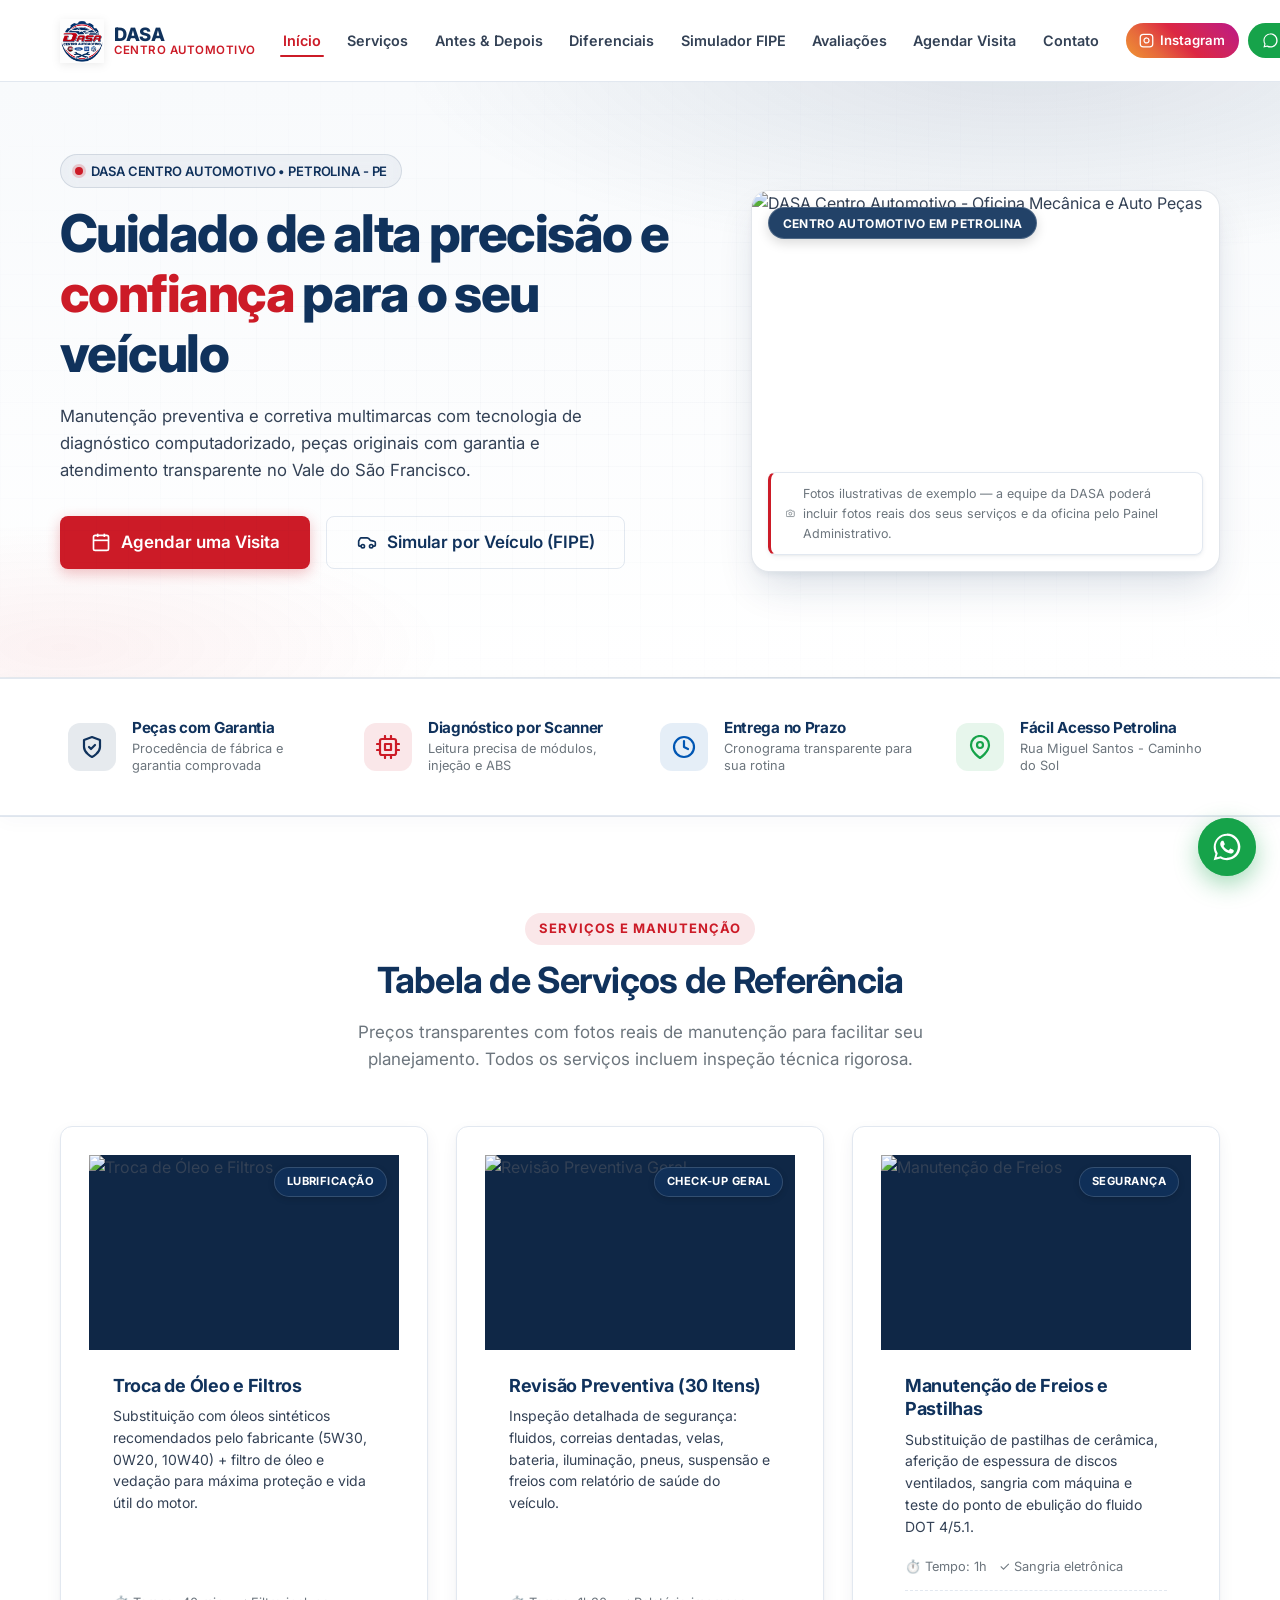
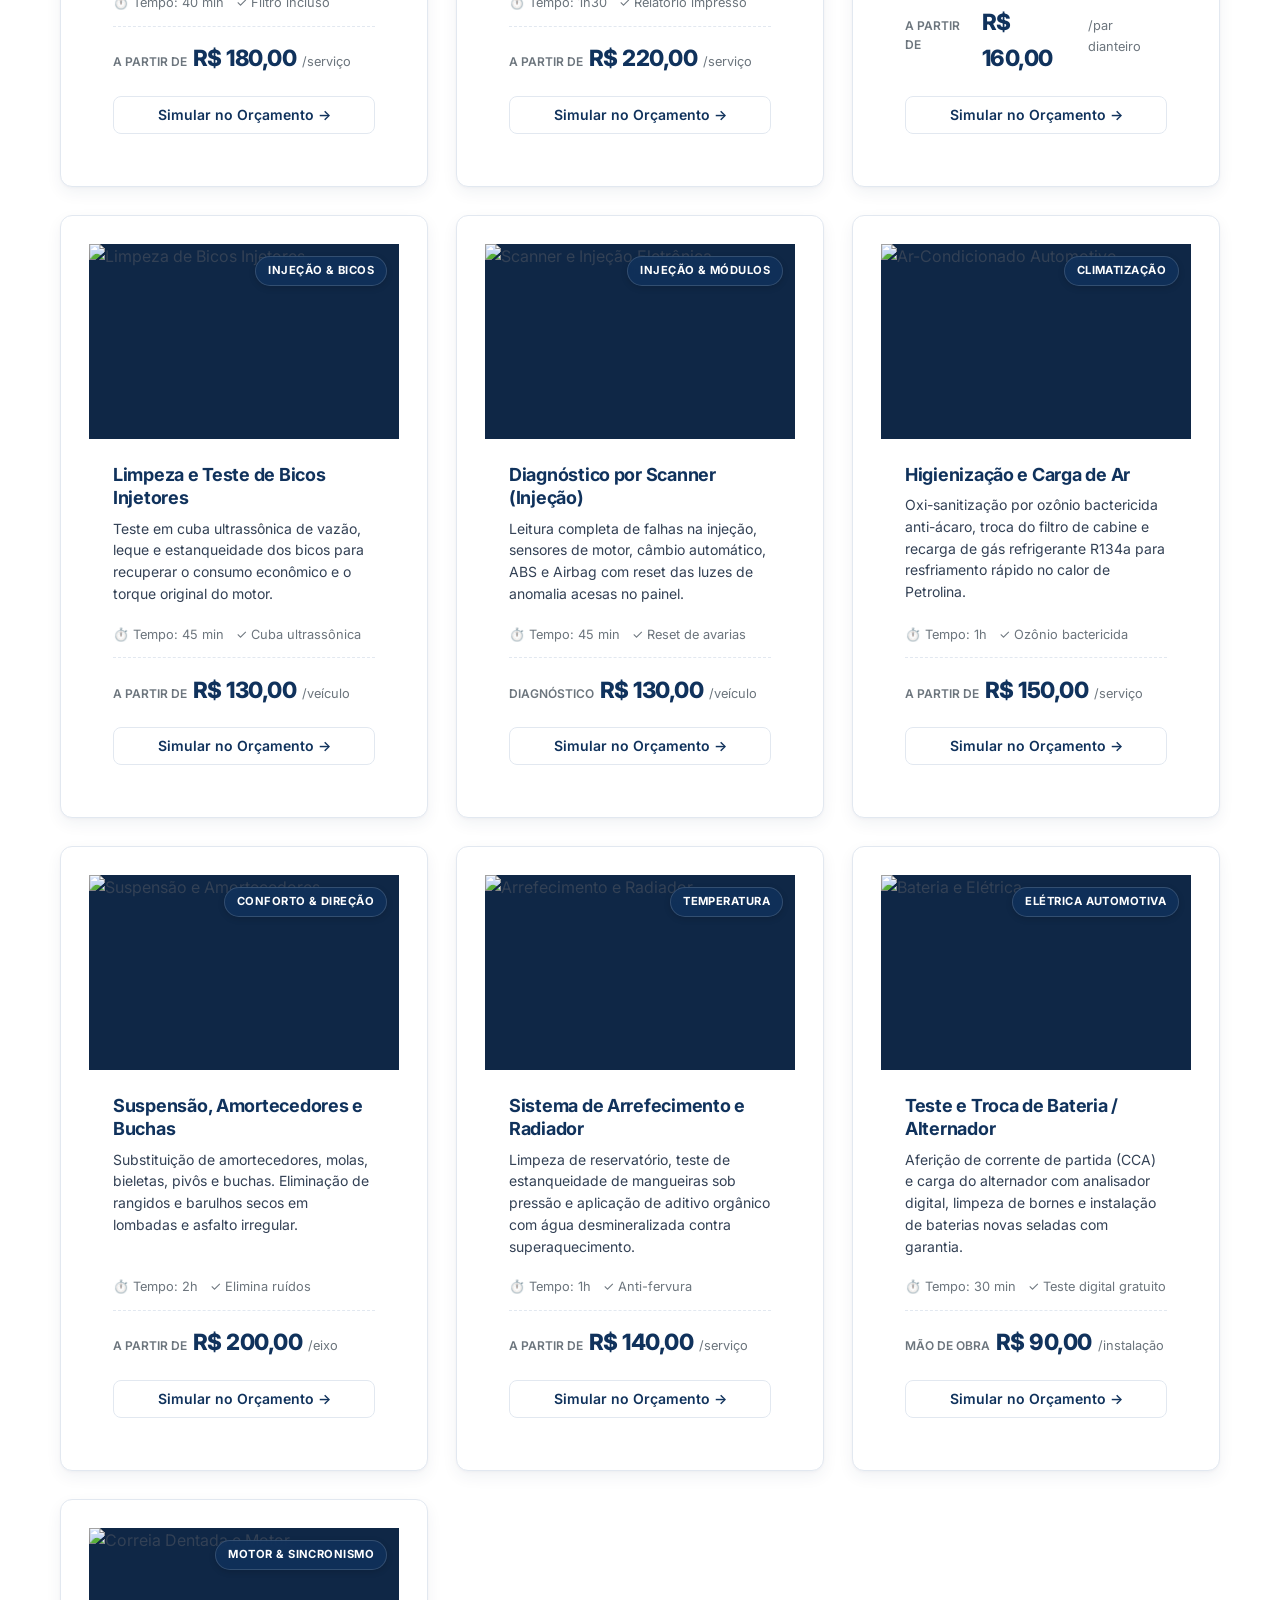
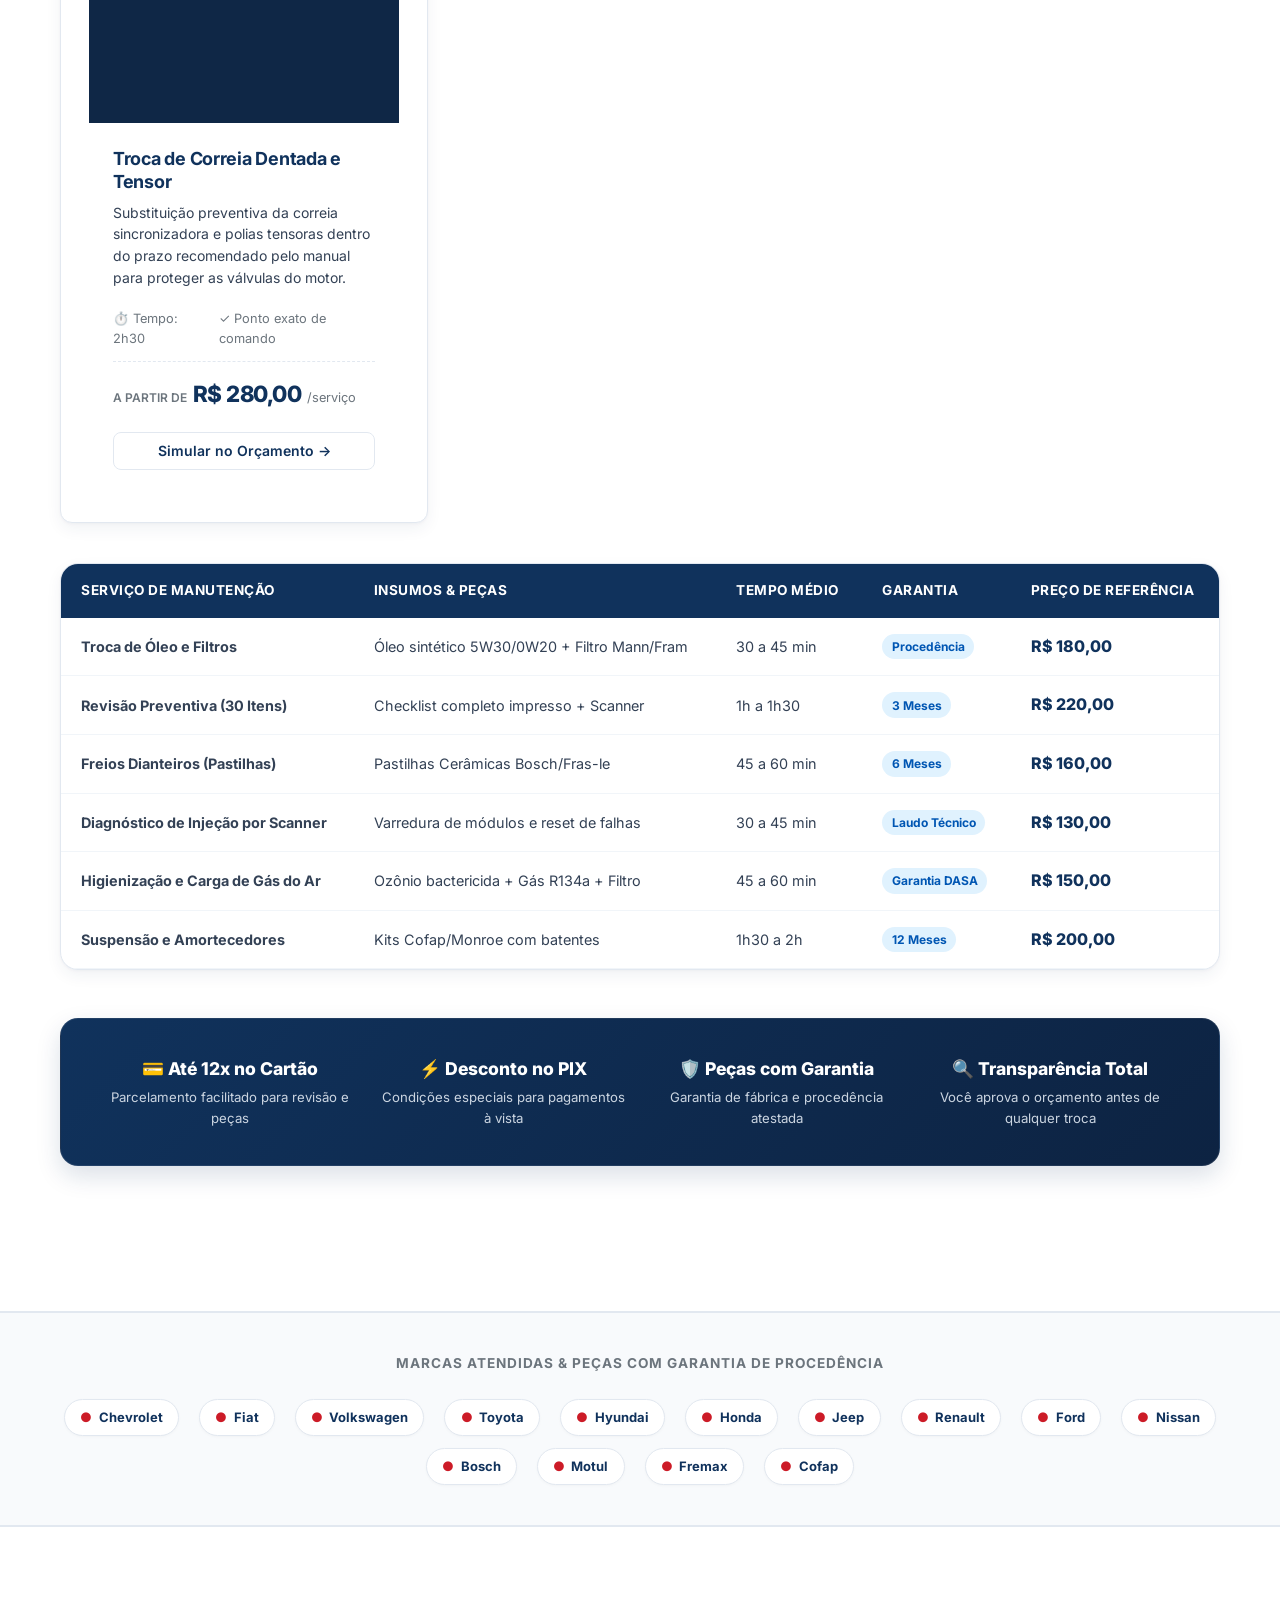
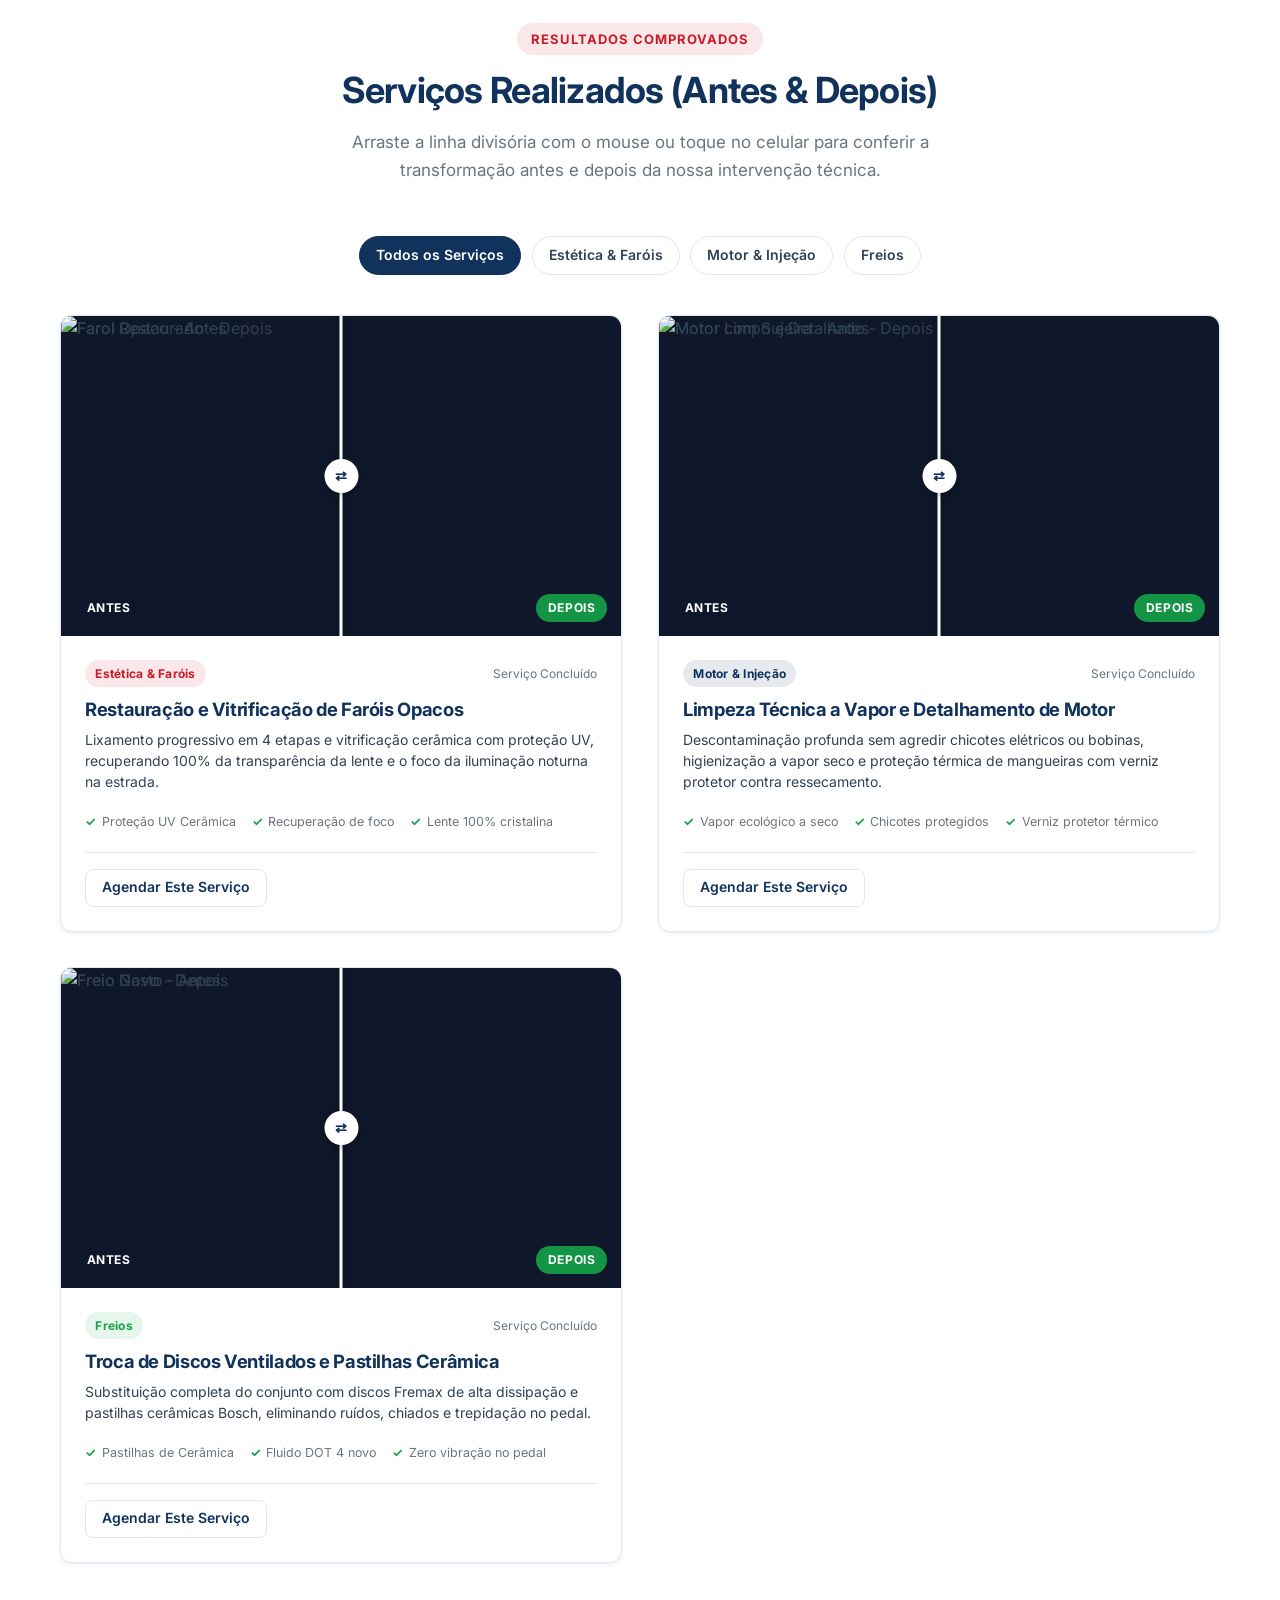
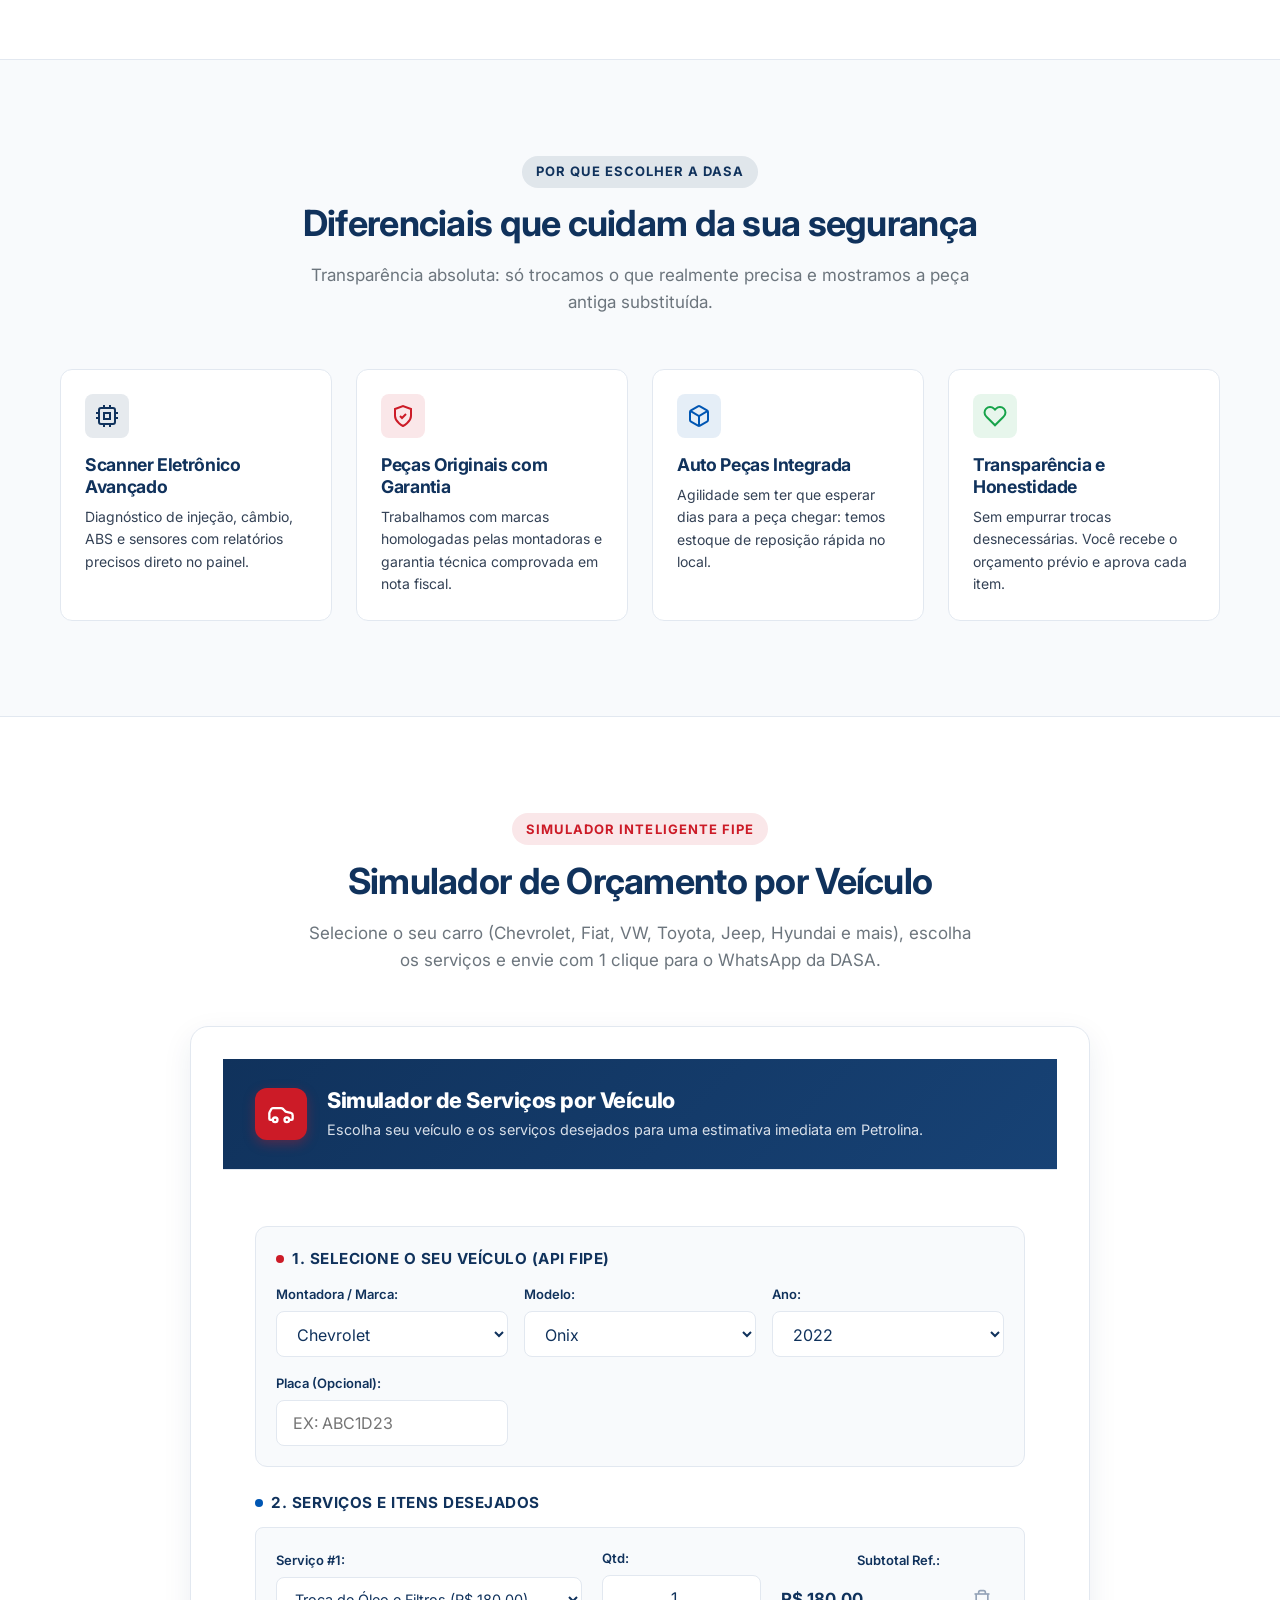
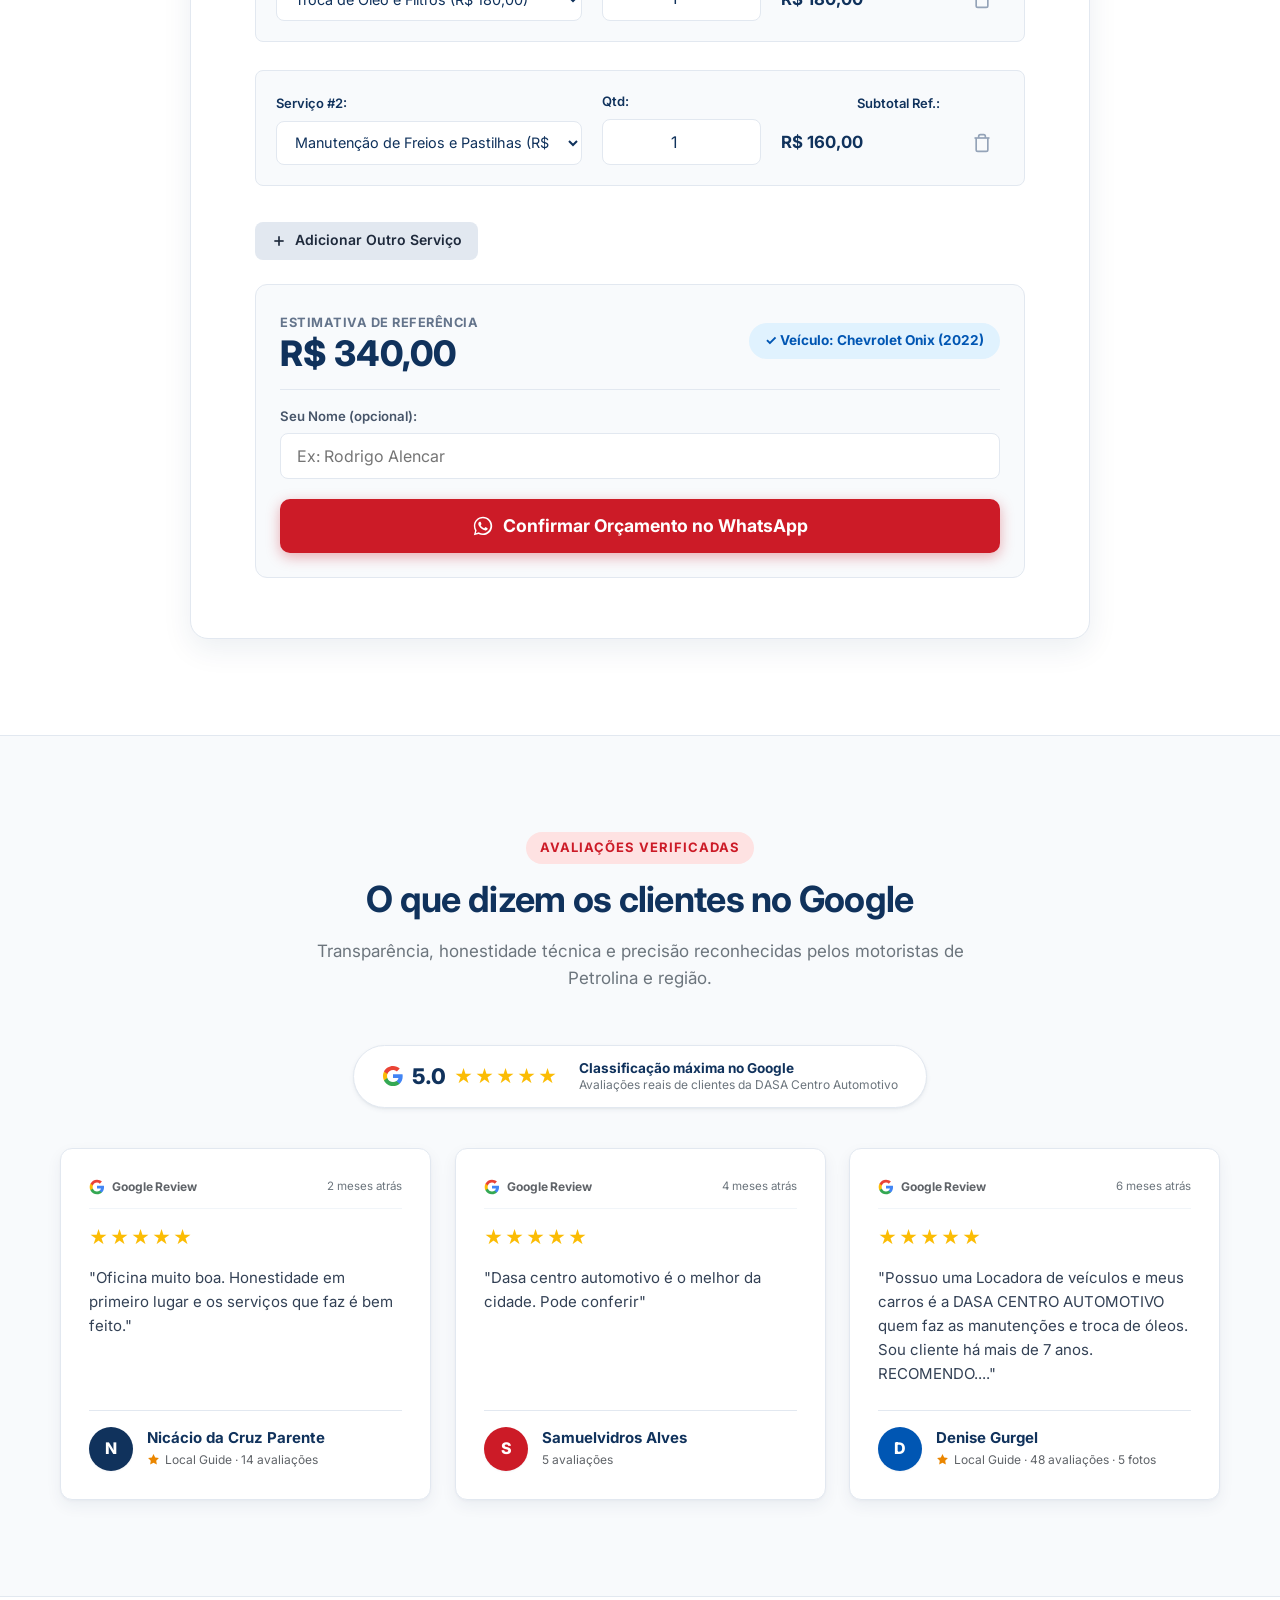
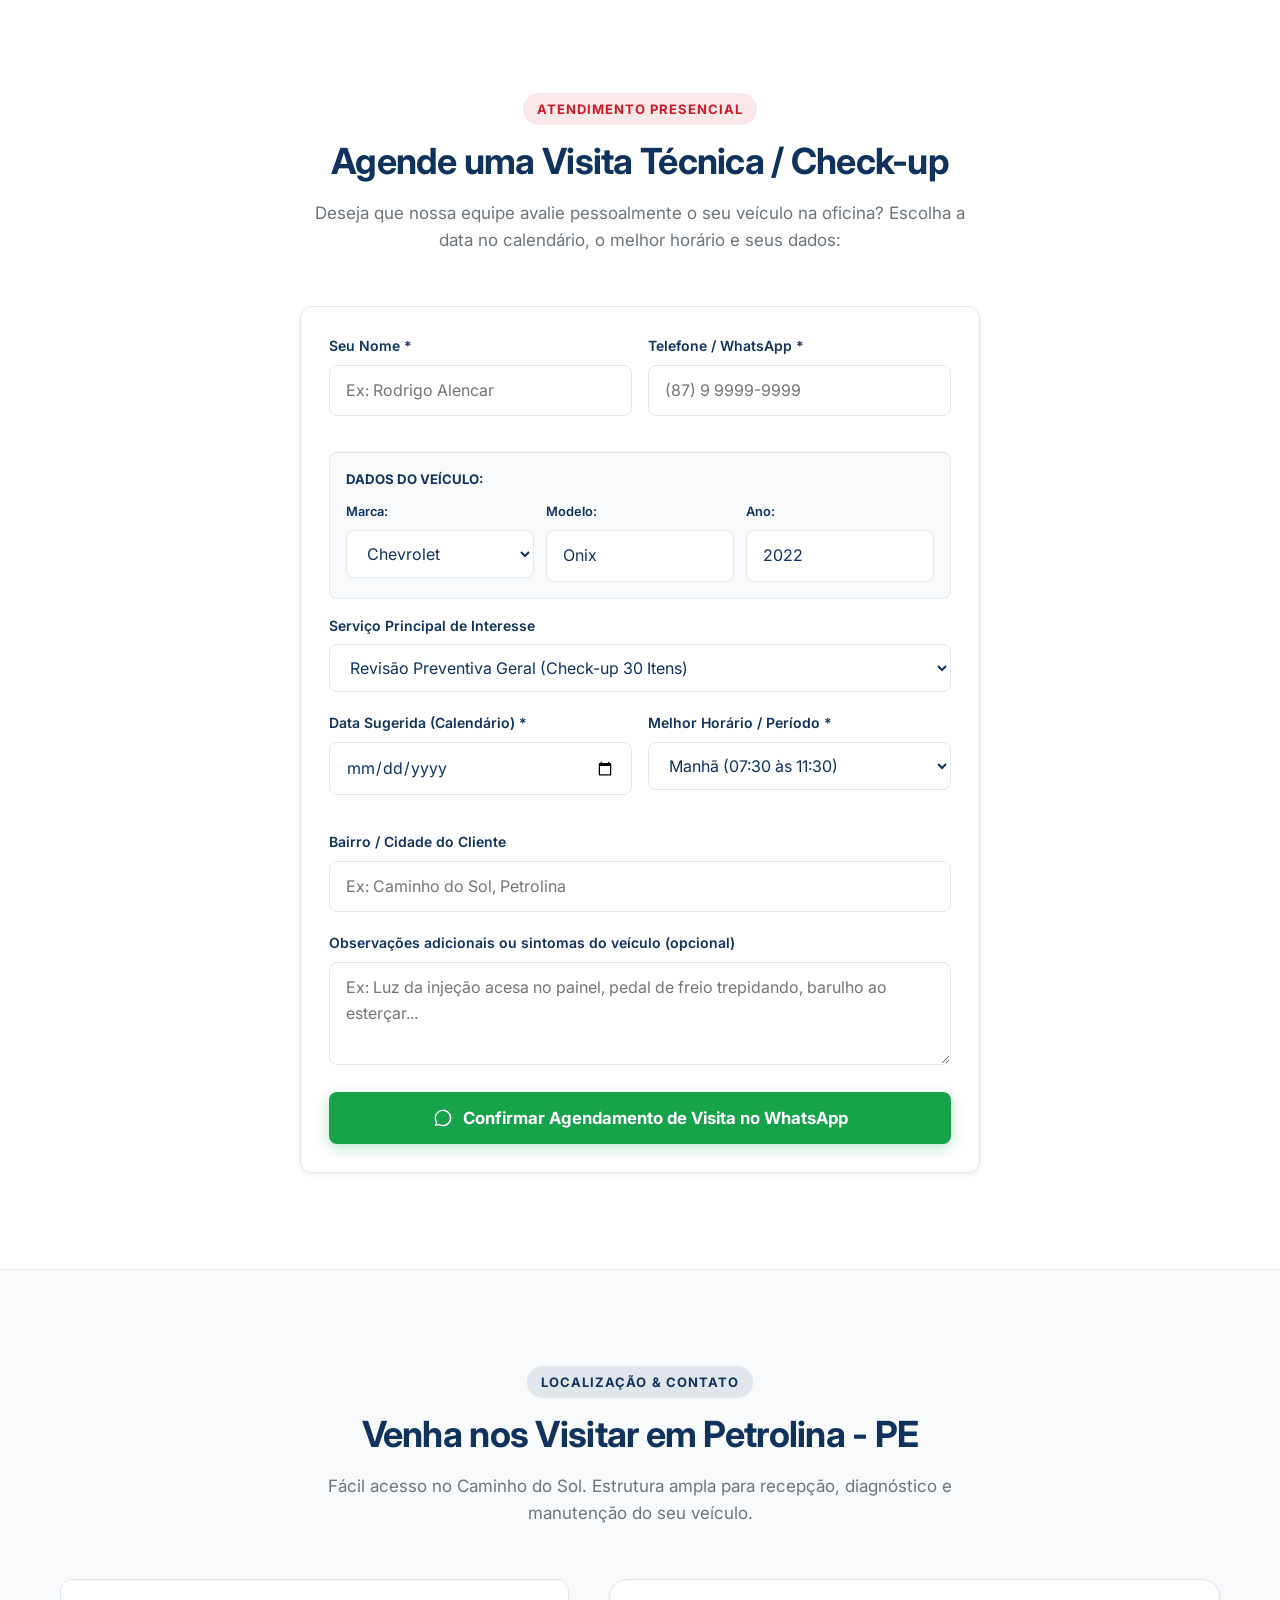
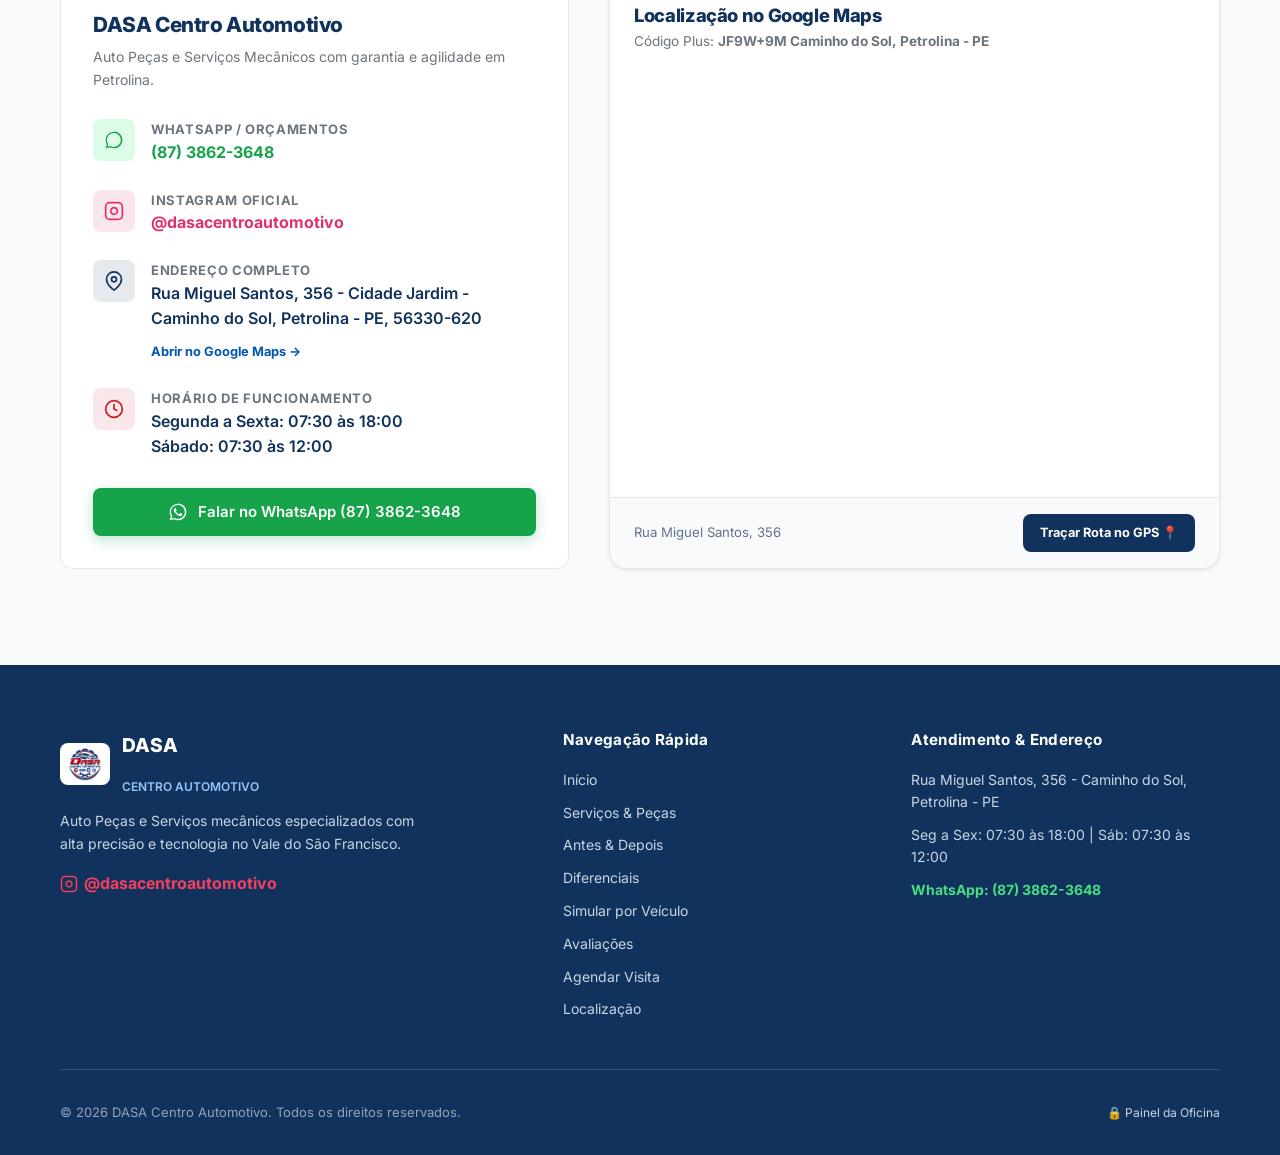
==== commit 11375945: "Att: Centralizar divs" ====
--- a/index.html
+++ b/index.html
@@ -6,8 +6,8 @@
   <title>DASA Centro Automotivo | Auto Peças e Serviços Mecânicos em Petrolina - PE</title>
   
   <!-- SEO Meta Tags -->
-  <meta name="description" content="DASA Centro Automotivo - Peças e serviços mecânicos em Petrolina: troca de óleo, freios, revisão preventiva, alinhamento 3D, injeção eletrônica e suspensão. Simule seu orçamento e agende sua visita!">
-  <meta name="keywords" content="DASA centro automotivo, mecanica petrolina, oficina mecanica petrolina, troca de oleo petrolina, alinhamento 3d petrolina, auto pecas petrolina, revisao preventiva, agendar visita mecanica petrolina">
+  <meta name="description" content="DASA Centro Automotivo - Peças e serviços mecânicos em Petrolina: troca de óleo, freios, revisão preventiva, suspensão, injeção eletrônica e auto peças. Simule seu orçamento e agende sua visita!">
+  <meta name="keywords" content="DASA centro automotivo, mecanica petrolina, oficina mecanica petrolina, troca de oleo petrolina, suspensao petrolina, auto pecas petrolina, revisao preventiva, agendar visita mecanica petrolina">
   <meta name="author" content="DASA Centro Automotivo">
   <meta name="robots" content="index, follow">
 
@@ -148,7 +148,7 @@
     /* Grid e Cards de Serviços com Fotos (Motion Refinado & Sem Conflito de Escala) */
     .services-grid {
       display: grid;
-      grid-template-columns: repeat(auto-fill, minmax(310px, 1fr));
+      grid-template-columns: repeat(auto-fill, minmax(280px, 1fr));
       gap: 1.75rem;
     }
 
@@ -427,6 +427,340 @@
       display: block !important;
       opacity: 1 !important;
       visibility: visible !important;
+    }
+
+    /* ====================================================================
+       OTIMIZAÇÃO MOBILE: CENTRALIZAÇÃO DE DIVS, CARDS E CONTAINERS
+       Garante alinhamento perfeito, zero overflow horizontal e experiência 10/10
+       ==================================================================== */
+    html, body {
+      overflow-x: hidden !important;
+      max-width: 100vw !important;
+      width: 100% !important;
+      box-sizing: border-box !important;
+    }
+
+    .container {
+      width: 100%;
+      max-width: var(--container-max-width);
+      margin-left: auto;
+      margin-right: auto;
+      box-sizing: border-box;
+    }
+
+    @media (max-width: 768px) {
+      /* Hero Section: Centralização Completa */
+      .hero-section {
+        padding: 3rem 0 3.5rem;
+        text-align: center;
+      }
+      .hero-grid {
+        grid-template-columns: 1fr;
+        gap: 2rem;
+        align-items: center;
+        justify-items: center;
+      }
+      .hero-content {
+        display: flex;
+        flex-direction: column;
+        align-items: center;
+        text-align: center;
+        margin: 0 auto;
+        width: 100%;
+        max-width: 100%;
+      }
+      .hero-tag {
+        align-self: center !important;
+        margin: 0 auto 1.25rem auto !important;
+        text-align: center;
+      }
+      .hero-title {
+        text-align: center !important;
+        margin-left: auto !important;
+        margin-right: auto !important;
+        font-size: clamp(1.85rem, 5.5vw, 2.35rem) !important;
+        line-height: 1.2;
+      }
+      .hero-subtitle {
+        text-align: center !important;
+        margin: 0 auto 1.75rem auto !important;
+        max-width: 100% !important;
+      }
+      .hero-buttons {
+        display: flex !important;
+        flex-direction: column !important;
+        align-items: center !important;
+        justify-content: center !important;
+        width: 100% !important;
+        gap: 0.75rem !important;
+        margin: 0 auto 1.5rem auto !important;
+      }
+      .hero-buttons .btn {
+        width: 100% !important;
+        max-width: 380px !important;
+        margin: 0 auto !important;
+      }
+      .hero-visual {
+        width: 100% !important;
+        max-width: 440px !important;
+        margin: 0 auto !important;
+      }
+      .hero-main-img {
+        height: 250px !important;
+      }
+
+      /* Barra de Confiança e Diferenciais */
+      .trust-strip-section {
+        padding: 1.25rem 0;
+      }
+      .trust-strip-grid {
+        grid-template-columns: 1fr !important;
+        gap: 0.75rem !important;
+        width: 100% !important;
+      }
+      .trust-strip-card {
+        background: #ffffff;
+        border: 1px solid var(--color-border);
+        border-radius: var(--radius-sm);
+        padding: 0.85rem 1rem;
+        box-shadow: 0 1px 3px rgba(16, 50, 92, 0.04);
+        width: 100%;
+        box-sizing: border-box;
+        display: flex;
+        align-items: center;
+        gap: 0.85rem;
+      }
+      .trust-strip-info {
+        text-align: left;
+      }
+
+      /* Grid de Serviços */
+      .services-grid {
+        grid-template-columns: 1fr !important;
+        gap: 1.25rem !important;
+        width: 100% !important;
+      }
+      .service-card {
+        width: 100% !important;
+        max-width: 100% !important;
+        margin: 0 auto !important;
+        box-sizing: border-box !important;
+      }
+      .service-card .btn {
+        width: 100% !important;
+        text-align: center !important;
+        justify-content: center !important;
+      }
+
+      /* Tabela e Banner de Pagamento */
+      .pricing-table-container {
+        margin-top: 1.5rem !important;
+        border-radius: var(--radius-md) !important;
+        width: 100% !important;
+      }
+      .payment-banner {
+        padding: 1.5rem 1rem !important;
+        margin: 2rem 0 !important;
+        text-align: center !important;
+      }
+      .payment-grid {
+        grid-template-columns: 1fr !important;
+        gap: 1.25rem !important;
+        text-align: center !important;
+      }
+
+      /* Diferenciais Centralizados */
+      .differentials-grid {
+        grid-template-columns: 1fr !important;
+        gap: 1rem !important;
+        width: 100% !important;
+      }
+      .differential-card {
+        text-align: center !important;
+        display: flex !important;
+        flex-direction: column !important;
+        align-items: center !important;
+        justify-content: center !important;
+        padding: 1.5rem 1.25rem !important;
+        box-sizing: border-box !important;
+        width: 100% !important;
+      }
+      .diff-icon {
+        margin: 0 auto 0.85rem auto !important;
+      }
+      .diff-title {
+        text-align: center !important;
+      }
+      .diff-desc {
+        text-align: center !important;
+      }
+
+      /* Passos Como Funciona Centralizados */
+      .steps-grid {
+        grid-template-columns: 1fr !important;
+        gap: 1rem !important;
+        width: 100% !important;
+      }
+      .step-card {
+        text-align: center !important;
+        display: flex !important;
+        flex-direction: column !important;
+        align-items: center !important;
+        justify-content: center !important;
+        padding: 1.5rem 1.25rem !important;
+        box-sizing: border-box !important;
+        width: 100% !important;
+      }
+      .step-number {
+        margin: 0 auto 0.85rem auto !important;
+      }
+      .step-title {
+        text-align: center !important;
+      }
+      .step-desc {
+        text-align: center !important;
+      }
+
+      /* Calculadora e Simulador Mobile */
+      .calculator-card {
+        padding: 0 !important;
+        border-radius: var(--radius-md) !important;
+        margin: 0 auto !important;
+        width: 100% !important;
+        box-sizing: border-box !important;
+      }
+      .calculator-header {
+        flex-direction: column !important;
+        text-align: center !important;
+        padding: 1.35rem 1rem !important;
+        gap: 0.75rem !important;
+      }
+      .calculator-header-icon {
+        margin: 0 auto !important;
+      }
+      .calc-body-wrap {
+        padding: 1.25rem 1rem !important;
+      }
+      .calc-row {
+        display: grid !important;
+        grid-template-columns: 80px 1fr 44px !important;
+        gap: 0.75rem !important;
+        padding: 1rem !important;
+        align-items: end !important;
+        width: 100% !important;
+        box-sizing: border-box !important;
+      }
+      .calc-col-service {
+        grid-column: 1 / -1 !important;
+        width: 100% !important;
+      }
+      .calc-col-area {
+        grid-column: 1 / 2 !important;
+      }
+      .calc-col-subtotal {
+        grid-column: 2 / 3 !important;
+        text-align: center !important;
+      }
+      .calc-col-subtotal .calc-subtotal-val {
+        justify-content: center !important;
+      }
+      .calc-col-action {
+        grid-column: 3 / 4 !important;
+        text-align: right !important;
+        display: flex !important;
+        justify-content: flex-end !important;
+      }
+      .calc-summary-header {
+        flex-direction: column !important;
+        text-align: center !important;
+        gap: 0.75rem !important;
+        justify-content: center !important;
+      }
+      .calc-total-display {
+        text-align: center !important;
+      }
+      #btn-calc-whatsapp {
+        width: 100% !important;
+        font-size: 1.05rem !important;
+        padding: 0.85rem 1rem !important;
+        height: auto !important;
+        min-height: 52px !important;
+      }
+
+      /* Galeria Antes e Depois */
+      .projects-grid {
+        grid-template-columns: 1fr !important;
+        gap: 1.75rem !important;
+        width: 100% !important;
+      }
+      .project-card {
+        width: 100% !important;
+        margin: 0 auto !important;
+        box-sizing: border-box !important;
+      }
+      .project-content {
+        padding: 1.25rem !important;
+      }
+      .project-footer .btn {
+        width: 100% !important;
+        text-align: center !important;
+        justify-content: center !important;
+      }
+      .gallery-filters {
+        gap: 0.45rem !important;
+        justify-content: center !important;
+      }
+      .filter-btn {
+        padding: 0.4rem 0.8rem !important;
+        font-size: 0.8rem !important;
+      }
+
+      /* Card de Agendamento */
+      #agendamento .card {
+        padding: 1.25rem 1rem !important;
+        width: 100% !important;
+        box-sizing: border-box !important;
+      }
+      #appointment-form .btn {
+        width: 100% !important;
+        height: auto !important;
+        min-height: 52px !important;
+        font-size: 1rem !important;
+        padding: 0.85rem 1rem !important;
+      }
+
+      /* Contato e Mapa */
+      .contact-grid {
+        grid-template-columns: 1fr !important;
+        gap: 1.5rem !important;
+        width: 100% !important;
+      }
+      .contact-info-card {
+        padding: 1.35rem 1rem !important;
+        box-sizing: border-box !important;
+      }
+
+      /* Rodapé */
+      .site-footer {
+        padding: 3rem 0 2rem !important;
+        text-align: center !important;
+      }
+      .footer-grid {
+        grid-template-columns: 1fr !important;
+        gap: 2rem !important;
+        text-align: center !important;
+      }
+      .footer-desc {
+        margin: 0 auto !important;
+      }
+      .footer-links {
+        align-items: center !important;
+      }
+      .footer-bottom {
+        text-align: center !important;
+        flex-direction: column !important;
+        gap: 0.75rem !important;
+      }
     }
   </style>
 </head>
@@ -727,27 +1061,27 @@
             </div>
           </article>
 
-          <!-- Serviço 4: Alinhamento Computadorizado 3D -->
+          <!-- Serviço 4: Limpeza e Equalização de Bicos Injetores -->
           <article class="service-card reveal-on-scroll" data-service-id="srv-4">
             <div class="service-img-wrap">
-              <img src="https://images.unsplash.com/photo-1580273916550-e323be2ae537?auto=format&fit=crop&w=600&q=80" alt="Alinhamento 3D e Balanceamento" class="service-img" loading="lazy">
-              <span class="service-category-badge">Geometria 3D</span>
+              <img src="https://images.unsplash.com/photo-1486262715619-67b85e0b08d3?auto=format&fit=crop&w=600&q=80" alt="Limpeza de Bicos Injetores" class="service-img" loading="lazy">
+              <span class="service-category-badge">Injeção & Bicos</span>
             </div>
             <div class="service-body">
-              <h3 class="service-name">Alinhamento 3D e Balanceamento</h3>
+              <h3 class="service-name">Limpeza e Teste de Bicos Injetores</h3>
               <p class="service-description">
-                Geometria computadorizada a laser com parâmetros oficiais de fábrica. Elimina vibrações no volante e evita o desgaste irregular prematuro dos pneus.
+                Teste em cuba ultrassônica de vazão, leque e estanqueidade dos bicos para recuperar o consumo econômico e o torque original do motor.
               </p>
               <div class="service-meta-strip">
-                <span>⏱️ Tempo: 50 min</span>
-                <span>✓ Laser de alta precisão</span>
+                <span>⏱️ Tempo: 45 min</span>
+                <span>✓ Cuba ultrassônica</span>
               </div>
               <div class="service-price-tag">
-                <span class="service-price-prefix">Valor fechado</span>
-                <span class="service-price-val">R$ 120,00</span>
-                <span class="service-price-unit">/4 rodas</span>
-              </div>
-              <button type="button" class="btn btn-outline btn-sm js-simulate-service-btn" data-service-id="srv-4" data-service-name="Alinhamento 3D e Balanceamento" data-price="120">
+                <span class="service-price-prefix">A partir de</span>
+                <span class="service-price-val">R$ 130,00</span>
+                <span class="service-price-unit">/veículo</span>
+              </div>
+              <button type="button" class="btn btn-outline btn-sm js-simulate-service-btn" data-service-id="srv-4" data-service-name="Limpeza e Teste de Bicos Injetores" data-price="130">
                 Simular no Orçamento →
               </button>
             </div>
@@ -946,13 +1280,6 @@
                 <td class="price-col">R$ 160,00</td>
               </tr>
               <tr>
-                <td><strong>Alinhamento 3D + Balanceamento</strong></td>
-                <td>Laser computadorizado de alta precisão</td>
-                <td>40 a 50 min</td>
-                <td><span class="pricing-badge">30 Dias</span></td>
-                <td class="price-col">R$ 120,00</td>
-              </tr>
-              <tr>
                 <td><strong>Diagnóstico de Injeção por Scanner</strong></td>
                 <td>Varredura de módulos e reset de falhas</td>
                 <td>30 a 45 min</td>
@@ -1048,7 +1375,6 @@
           <button type="button" class="filter-btn js-gallery-filter" data-category="Estética & Faróis">Estética & Faróis</button>
           <button type="button" class="filter-btn js-gallery-filter" data-category="Motor & Injeção">Motor & Injeção</button>
           <button type="button" class="filter-btn js-gallery-filter" data-category="Freios">Freios</button>
-          <button type="button" class="filter-btn js-gallery-filter" data-category="Suspensão">Suspensão</button>
         </div>
 
         <!-- Grid de Antes & Depois Pré-populado e Interativo -->
@@ -1173,48 +1499,6 @@
                 <li><span class="tag-bullet">✓</span> Pastilhas de Cerâmica</li>
                 <li><span class="tag-bullet">✓</span> Fluido DOT 4 novo</li>
                 <li><span class="tag-bullet">✓</span> Zero vibração no pedal</li>
-              </ul>
-              <div class="project-footer">
-                <a href="#agendamento" class="btn btn-outline btn-sm">Agendar Este Serviço</a>
-              </div>
-            </div>
-          </article>
-
-          <!-- Projeto 4: Suspensão e Geometria 3D -->
-          <article class="project-card reveal-on-scroll" data-category="Suspensão">
-            <div class="project-comparison-wrapper">
-              <div class="before-after-container" data-id="proj-4">
-                <div class="ba-image-wrapper ba-before">
-                  <img src="https://images.unsplash.com/photo-1549399542-7e3f8b79c341?auto=format&fit=crop&w=800&q=80" alt="Suspensão com Folga - Antes" loading="lazy" class="ba-img">
-                  <span class="ba-badge ba-badge-before">Antes</span>
-                </div>
-                <div class="ba-image-wrapper ba-after">
-                  <img src="https://images.unsplash.com/photo-1580273916550-e323be2ae537?auto=format&fit=crop&w=800&q=80" alt="Suspensão e Alinhamento Novo - Depois" loading="lazy" class="ba-img">
-                  <span class="ba-badge ba-badge-after">Depois</span>
-                </div>
-                <input type="range" min="0" max="100" value="50" class="ba-slider" aria-label="Comparar antes e depois">
-                <div class="ba-handle" style="left: 50%;">
-                  <span class="ba-handle-arrows">⇄</span>
-                </div>
-              </div>
-              <div class="mobile-ba-toggle">
-                <button type="button" class="btn-toggle-view" data-view="after">Ver: <strong>Depois (Concluído)</strong> ⇄</button>
-              </div>
-            </div>
-
-            <div class="project-content">
-              <div class="project-header">
-                <span class="badge" style="background: rgba(0, 86, 179, 0.1); color: var(--color-azul-medio); font-weight: 700;">Suspensão</span>
-                <span class="project-date">Serviço Concluído</span>
-              </div>
-              <h3 class="project-title">Alinhamento 3D e Revisão Completa de Suspensão</h3>
-              <p class="project-description">
-                Troca preventiva de amortecedores e batentes com geometria computadorizada 3D a laser, garantindo estabilidade e condução macia na rodovia sem puxar o volante.
-              </p>
-              <ul class="project-tags">
-                <li><span class="tag-bullet">✓</span> Geometria laser 3D</li>
-                <li><span class="tag-bullet">✓</span> Amortecedores novos</li>
-                <li><span class="tag-bullet">✓</span> Estabilidade total</li>
               </ul>
               <div class="project-footer">
                 <a href="#agendamento" class="btn btn-outline btn-sm">Agendar Este Serviço</a>
@@ -1250,10 +1534,10 @@
 
           <div class="differential-card reveal-on-scroll">
             <div class="diff-icon" style="background: rgba(204, 27, 39, 0.1); color: var(--color-vermelho);">
-              <svg width="24" height="24" viewBox="0 0 24 24" fill="none" stroke="currentColor" stroke-width="2"><circle cx="12" cy="12" r="10"></circle><line x1="22" y1="12" x2="18" y2="12"></line><line x1="6" y1="12" x2="2" y2="12"></line><line x1="12" y1="6" x2="12" y2="2"></line><line x1="12" y1="22" x2="12" y2="18"></line></svg>
-            </div>
-            <h3 class="diff-title">Alinhamento 3D Computadorizado</h3>
-            <p class="diff-desc">Geometria precisa a laser com tolerâncias de fábrica de montadoras nacionais e importadas.</p>
+              <svg width="24" height="24" viewBox="0 0 24 24" fill="none" stroke="currentColor" stroke-width="2"><path d="M12 22s8-4 8-10V5l-8-3-8 3v7c0 6 8 10 8 10z"></path><path d="m9 12 2 2 4-4"></path></svg>
+            </div>
+            <h3 class="diff-title">Peças Originais com Garantia</h3>
+            <p class="diff-desc">Trabalhamos com marcas homologadas pelas montadoras e garantia técnica comprovada em nota fiscal.</p>
           </div>
 
           <div class="differential-card reveal-on-scroll">
@@ -1306,7 +1590,7 @@
               </div>
             </div>
 
-            <div style="padding: 1.75rem 2rem;">
+            <div class="calc-body-wrap" style="padding: 1.75rem 2rem;">
               <!-- 1. IDENTIFICAÇÃO DO VEÍCULO (API FIPE INTEGRADA) -->
               <div style="background: #f8fafc; border: 1px solid #e2e8f0; border-radius: var(--radius-md); padding: 1.25rem; margin-bottom: 1.5rem;">
                 <div style="display: flex; align-items: center; gap: 0.5rem; margin-bottom: 0.75rem;">
@@ -1405,7 +1689,7 @@
                       <option value="srv-1" data-price="180" selected>Troca de Óleo e Filtros (R$ 180,00)</option>
                       <option value="srv-2" data-price="220">Revisão Preventiva (30 Itens) (R$ 220,00)</option>
                       <option value="srv-3" data-price="160">Manutenção de Freios e Pastilhas (R$ 160,00)</option>
-                      <option value="srv-4" data-price="120">Alinhamento 3D e Balanceamento (R$ 120,00)</option>
+                      <option value="srv-4" data-price="130">Limpeza e Teste de Bicos Injetores (R$ 130,00)</option>
                       <option value="srv-5" data-price="130">Diagnóstico por Scanner (R$ 130,00)</option>
                       <option value="srv-6" data-price="150">Higienização e Carga de Ar (R$ 150,00)</option>
                       <option value="srv-7" data-price="200">Suspensão e Amortecedores (R$ 200,00)</option>
@@ -1440,7 +1724,7 @@
                       <option value="srv-1" data-price="180">Troca de Óleo e Filtros (R$ 180,00)</option>
                       <option value="srv-2" data-price="220">Revisão Preventiva (30 Itens) (R$ 220,00)</option>
                       <option value="srv-3" data-price="160" selected>Manutenção de Freios e Pastilhas (R$ 160,00)</option>
-                      <option value="srv-4" data-price="120">Alinhamento 3D e Balanceamento (R$ 120,00)</option>
+                      <option value="srv-4" data-price="130">Limpeza e Teste de Bicos Injetores (R$ 130,00)</option>
                       <option value="srv-5" data-price="130">Diagnóstico por Scanner (R$ 130,00)</option>
                       <option value="srv-6" data-price="150">Higienização e Carga de Ar (R$ 150,00)</option>
                       <option value="srv-7" data-price="200">Suspensão e Amortecedores (R$ 200,00)</option>
@@ -1482,7 +1766,7 @@
 
               <!-- Totalização -->
               <div style="background: #f8fafc; border: 1px solid #e2e8f0; border-radius: var(--radius-md); padding: 1.5rem;">
-                <div style="display: flex; justify-content: space-between; align-items: center; flex-wrap: wrap; gap: 1rem; margin-bottom: 1rem; padding-bottom: 1rem; border-bottom: 1px solid #e2e8f0;">
+                <div class="calc-summary-header" style="display: flex; justify-content: space-between; align-items: center; flex-wrap: wrap; gap: 1rem; margin-bottom: 1rem; padding-bottom: 1rem; border-bottom: 1px solid #e2e8f0;">
                   <div>
                     <span style="font-size: 0.8rem; font-weight: 700; color: #64748b; letter-spacing: 0.5px;">ESTIMATIVA DE REFERÊNCIA</span>
                     <div class="calc-total-display" id="calc-total-display" style="font-size: 2.2rem; font-weight: 800; color: var(--color-azul-escuro); line-height: 1.1;">
@@ -1725,7 +2009,7 @@
                 <option value="Revisão Preventiva Geral (Check-up 30 Itens)">Revisão Preventiva Geral (Check-up 30 Itens)</option>
                 <option value="Troca de Óleo e Filtros">Troca de Óleo e Filtros</option>
                 <option value="Manutenção de Freios e Pastilhas">Manutenção de Freios e Pastilhas</option>
-                <option value="Alinhamento 3D e Balanceamento">Alinhamento 3D e Balanceamento</option>
+                <option value="Limpeza e Teste de Bicos Injetores">Limpeza e Teste de Bicos Injetores</option>
                 <option value="Diagnóstico por Scanner (Injeção Eletrônica)">Diagnóstico por Scanner (Injeção Eletrônica)</option>
                 <option value="Higienização e Carga de Ar-Condicionado">Higienização e Carga de Ar-Condicionado</option>
                 <option value="Suspensão, Amortecedores e Buchas">Suspensão, Amortecedores e Buchas</option>
@@ -2034,7 +2318,7 @@
       { id: 'srv-1', name: 'Troca de Óleo e Filtros', price: 180 },
       { id: 'srv-2', name: 'Revisão Preventiva (30 Itens)', price: 220 },
       { id: 'srv-3', name: 'Manutenção de Freios e Pastilhas', price: 160 },
-      { id: 'srv-4', name: 'Alinhamento 3D e Balanceamento', price: 120 },
+      { id: 'srv-4', name: 'Limpeza e Teste de Bicos Injetores', price: 130 },
       { id: 'srv-5', name: 'Diagnóstico por Scanner (Injeção)', price: 130 },
       { id: 'srv-6', name: 'Higienização e Carga de Ar', price: 150 },
       { id: 'srv-7', name: 'Suspensão, Amortecedores e Buchas', price: 200 },
--- a/assets/css/base.css
+++ b/assets/css/base.css
@@ -16,6 +16,8 @@
   scroll-behavior: smooth;
   scroll-padding-top: calc(var(--header-height) + 1.5rem);
   -webkit-text-size-adjust: 100%;
+  overflow-x: hidden;
+  width: 100%;
 }
 
 body {
--- a/assets/css/components.css
+++ b/assets/css/components.css
@@ -331,9 +331,10 @@
 }
 @media (max-width: 768px) {
   .calc-row {
-    grid-template-columns: 1fr 1fr;
+    grid-template-columns: 80px 1fr 44px;
     gap: 0.75rem;
     padding: 1rem;
+    align-items: end;
   }
   .calc-col-service {
     grid-column: 1 / -1;
@@ -343,10 +344,15 @@
   }
   .calc-col-subtotal {
     grid-column: 2 / 3;
+    text-align: center;
+  }
+  .calc-col-subtotal .calc-subtotal-val {
+    justify-content: center;
+  }
+  .calc-col-action {
+    grid-column: 3 / 4;
     text-align: right;
-  }
-  .calc-col-action {
-    grid-column: 1 / -1;
-    text-align: right;
-  }
-}
+    display: flex;
+    justify-content: flex-end;
+  }
+}
--- a/assets/css/sections.css
+++ b/assets/css/sections.css
@@ -469,9 +469,38 @@
   margin-bottom: 2.5rem;
 }
 
-@media (max-width: 480px) {
+@media (max-width: 768px) {
+  .hero-content {
+    align-items: center;
+    text-align: center;
+  }
+  .hero-tag {
+    align-self: center;
+    margin-left: auto;
+    margin-right: auto;
+  }
+  .hero-title {
+    text-align: center;
+  }
+  .hero-subtitle {
+    text-align: center;
+    margin-left: auto;
+    margin-right: auto;
+  }
+  .hero-buttons {
+    flex-direction: column;
+    align-items: center;
+    justify-content: center;
+    width: 100%;
+  }
   .hero-buttons .btn {
     width: 100%;
+    max-width: 380px;
+  }
+  .hero-visual {
+    width: 100%;
+    max-width: 440px;
+    margin: 0 auto;
   }
 }
 
@@ -1039,12 +1068,12 @@
 
 .calc-row {
   display: grid;
-  grid-template-columns: 1fr;
-  gap: 1rem;
+  grid-template-columns: 80px 1fr 44px;
+  gap: 0.75rem;
   background-color: #F8FAFC;
   border: 1px solid var(--color-border);
   border-radius: var(--radius-sm);
-  padding: 1.25rem;
+  padding: 1rem;
   align-items: end;
 }
 
@@ -1052,6 +1081,7 @@
   .calc-row {
     grid-template-columns: 2.5fr 1.3fr 1.3fr 44px;
     gap: 1.25rem;
+    padding: 1.25rem;
   }
 }
 
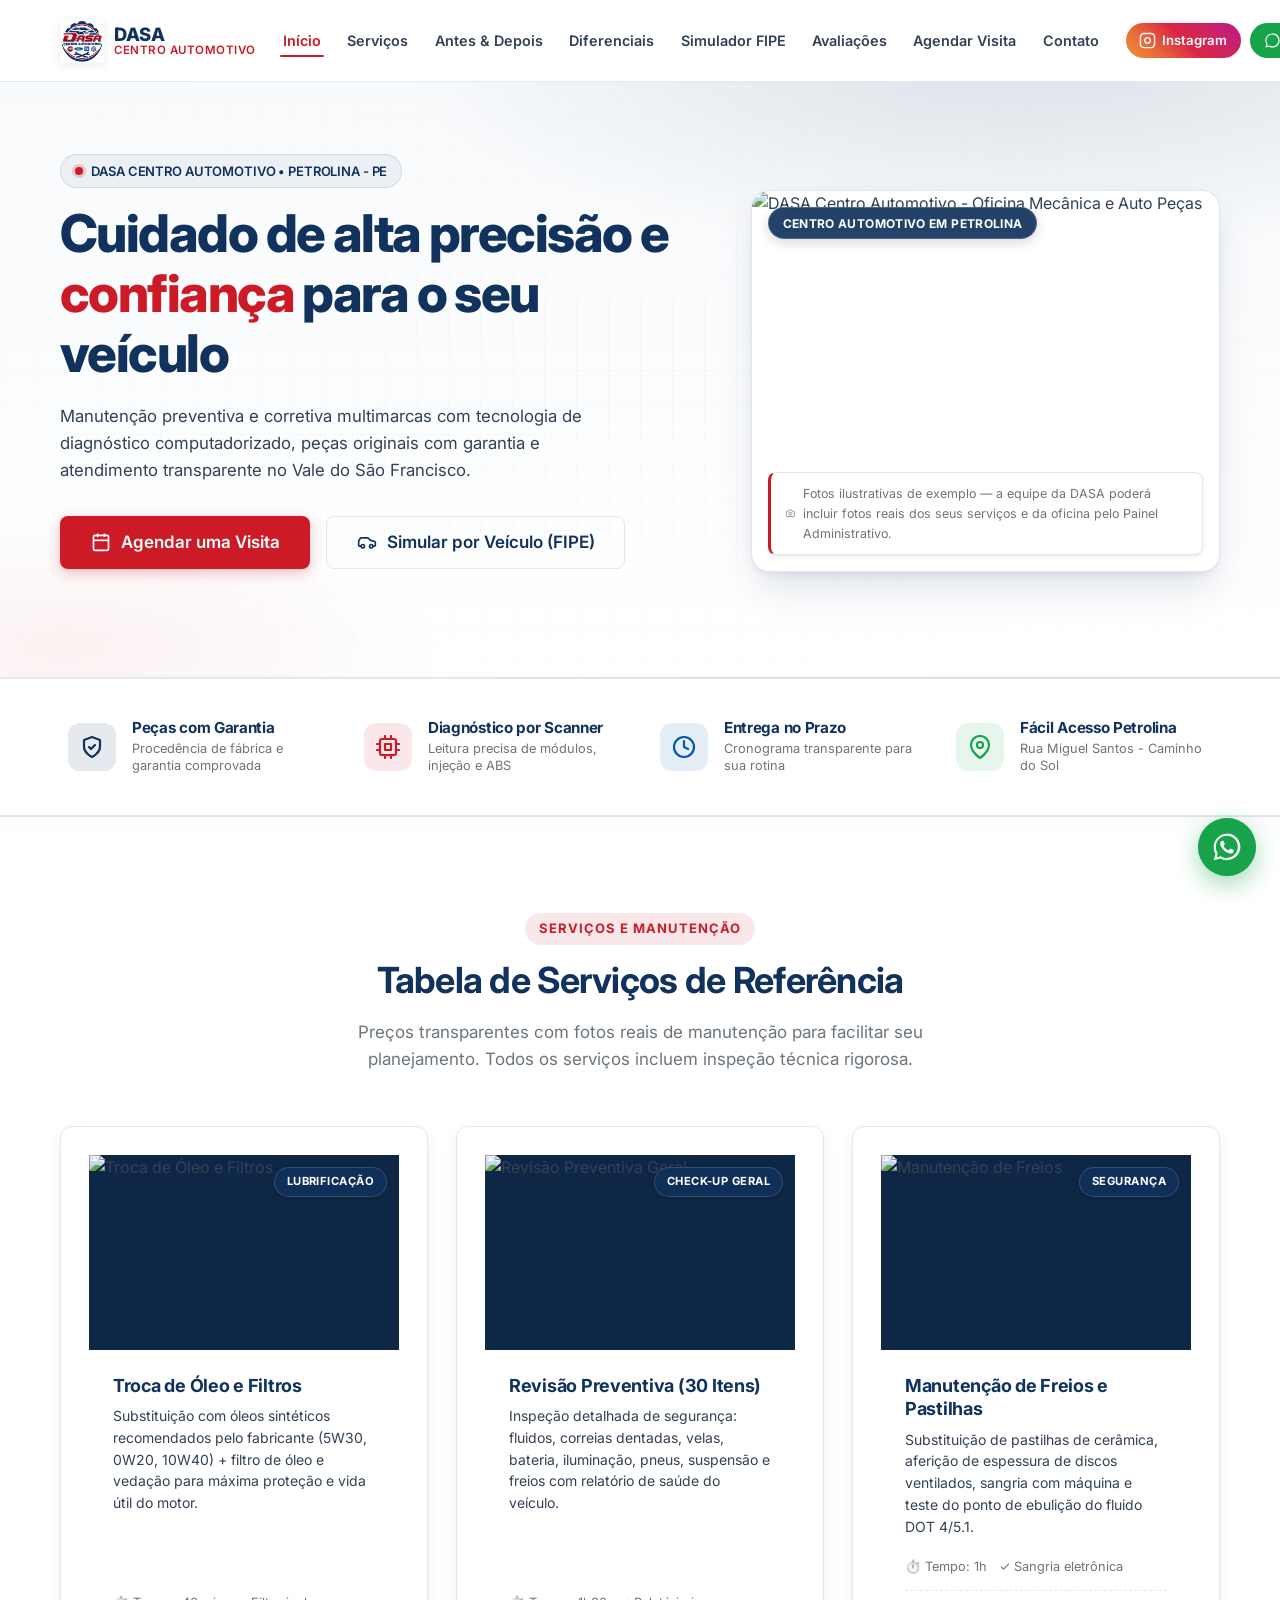
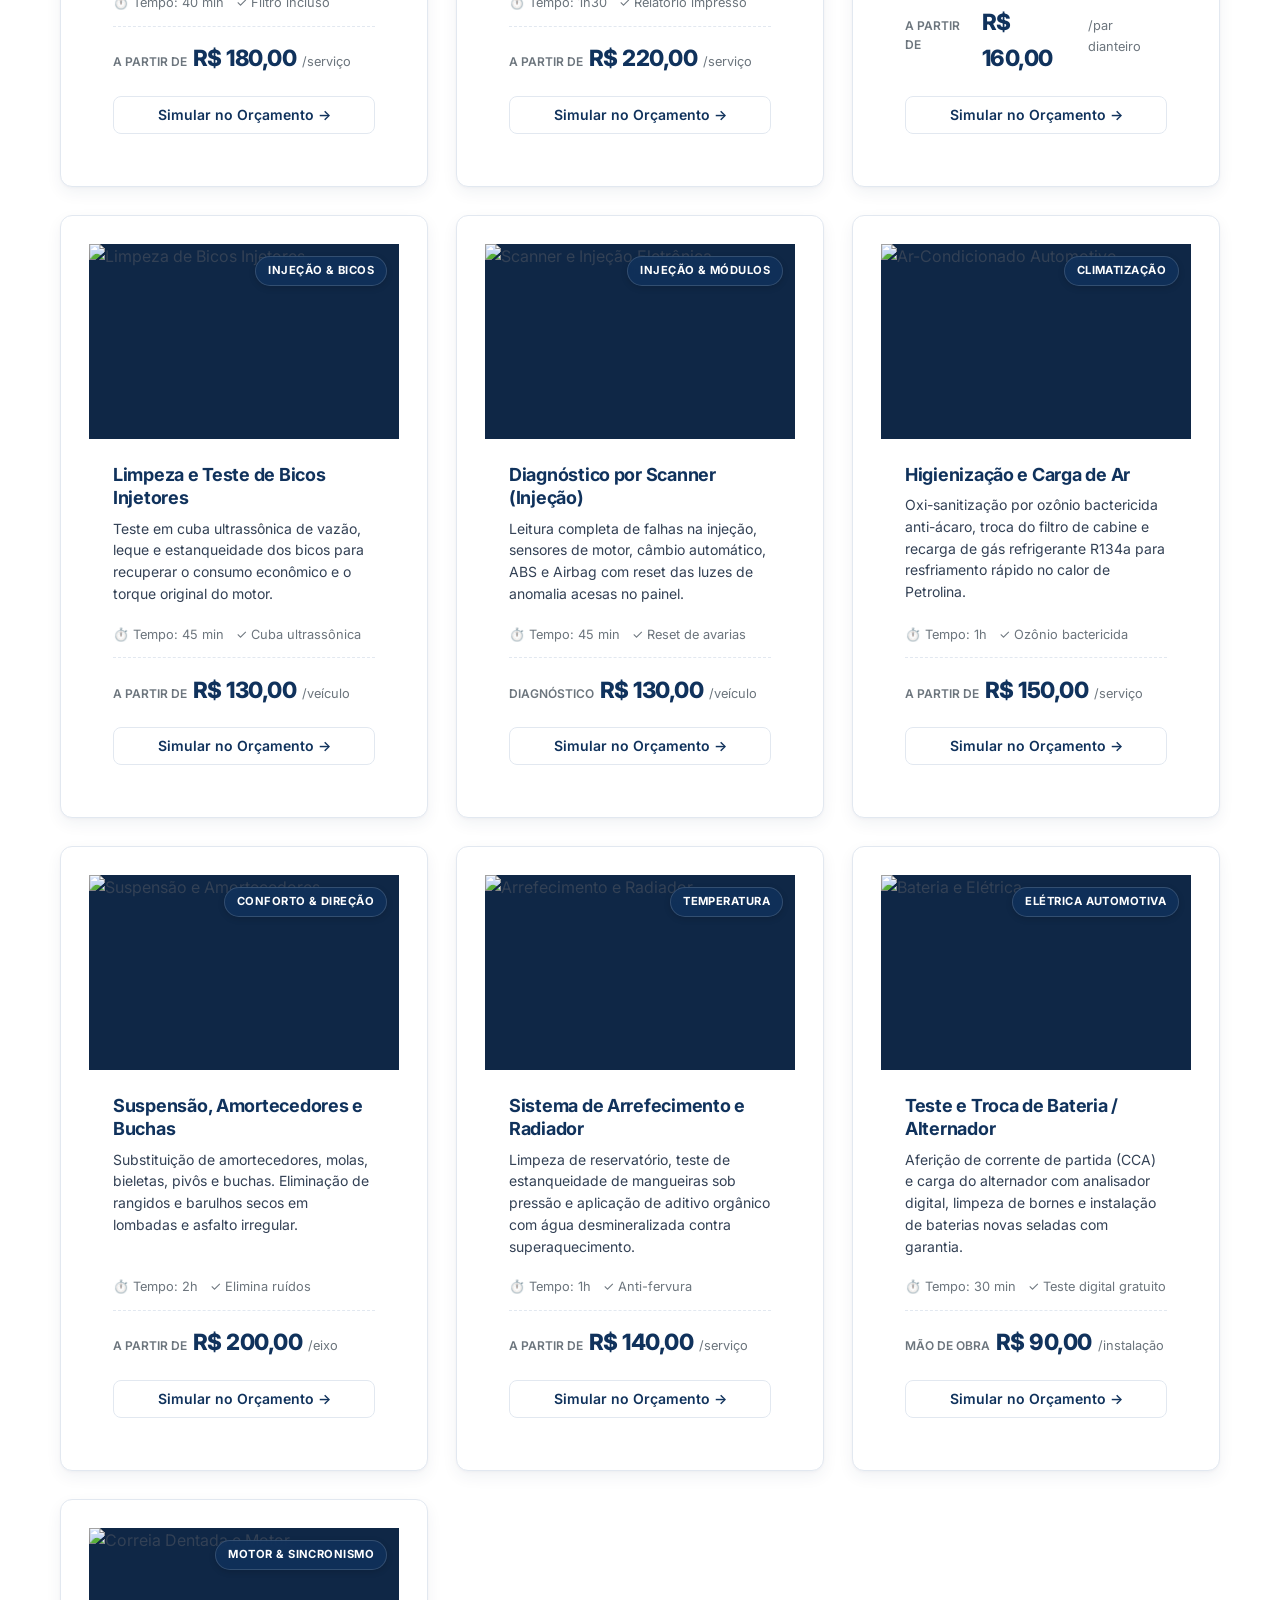
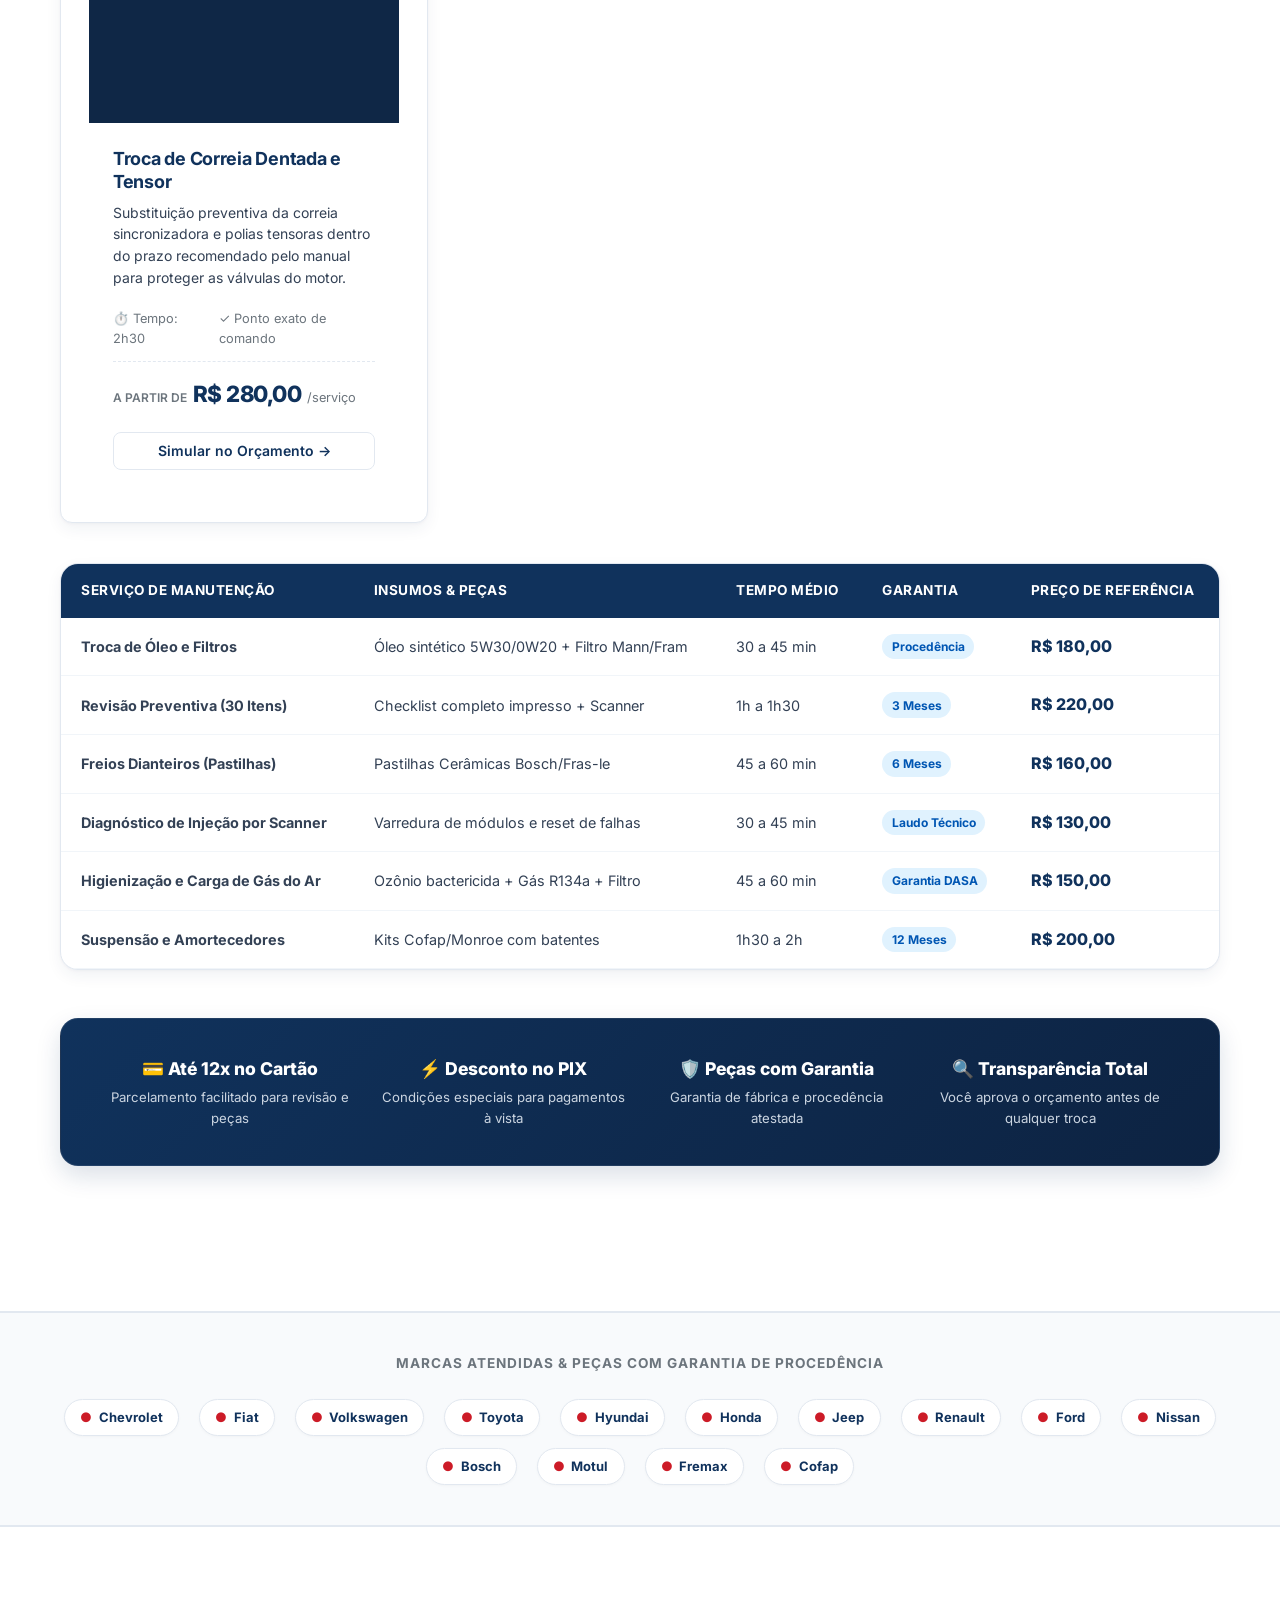
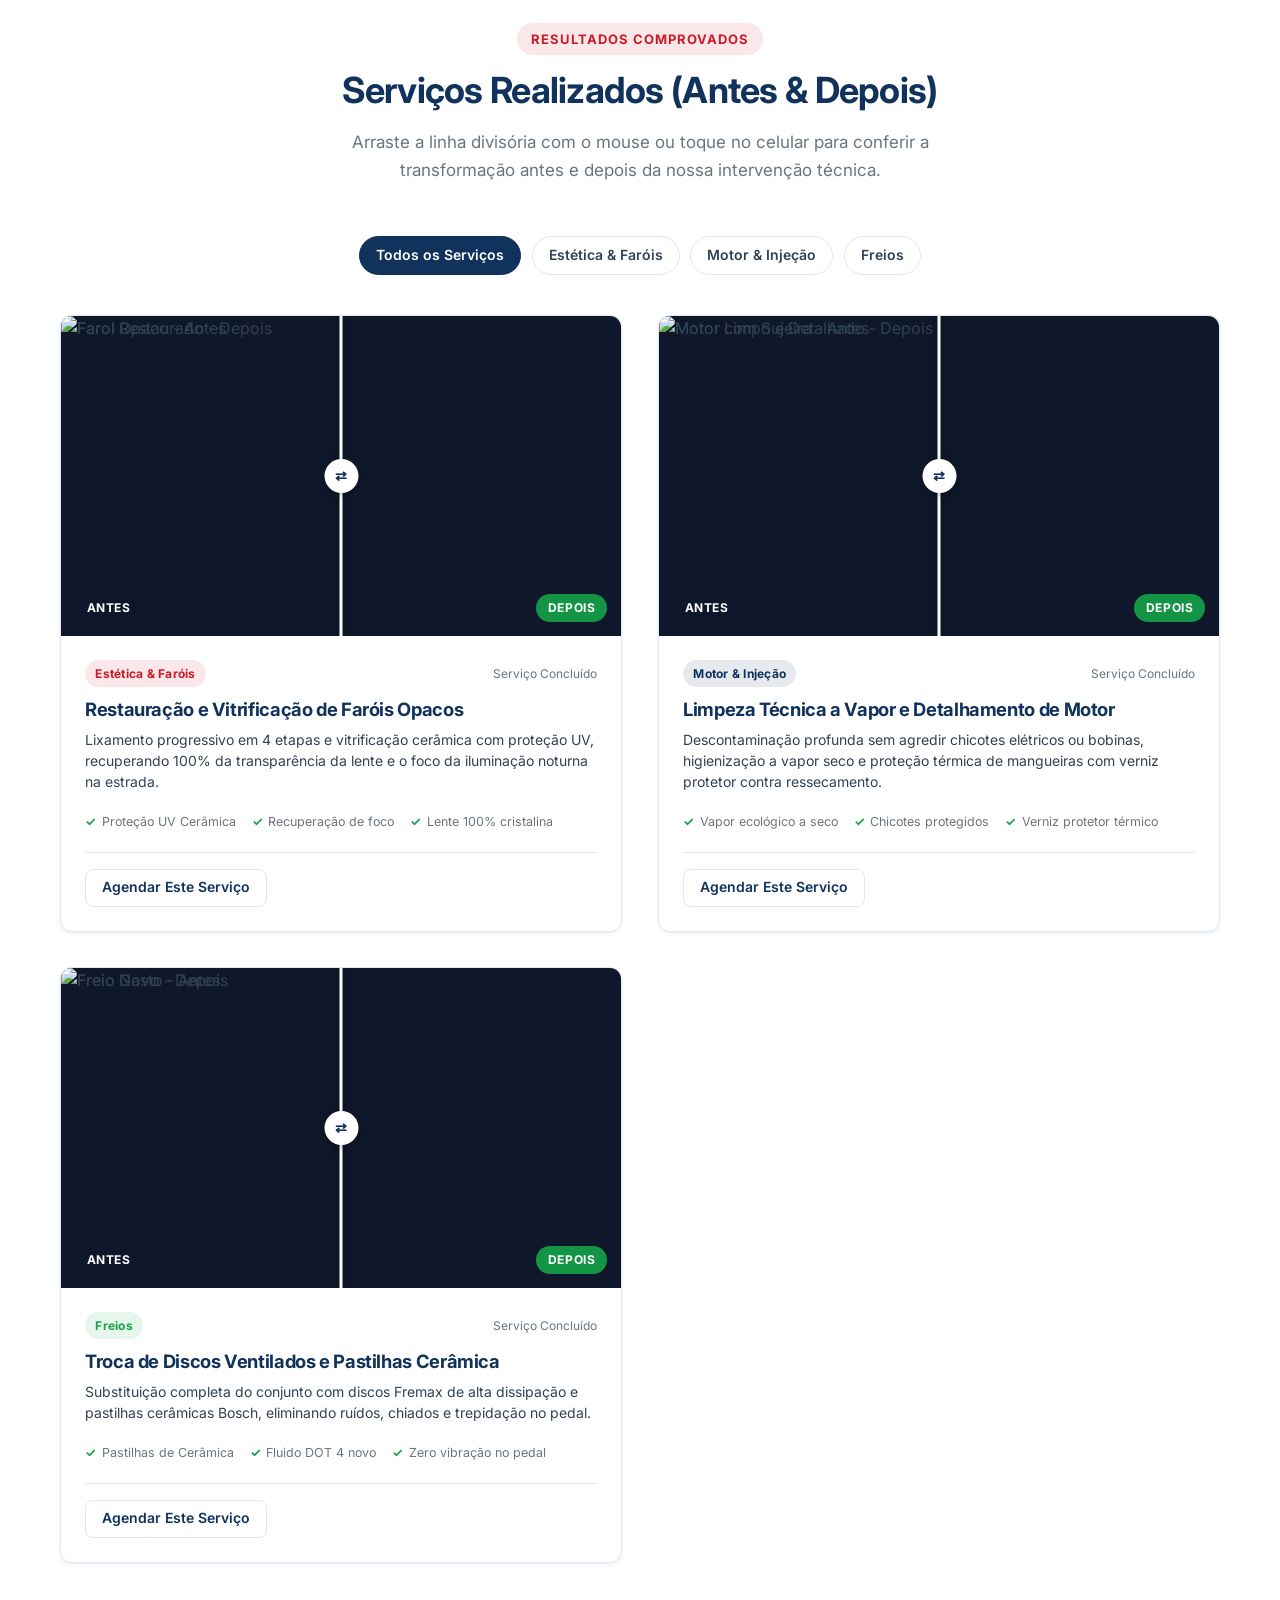
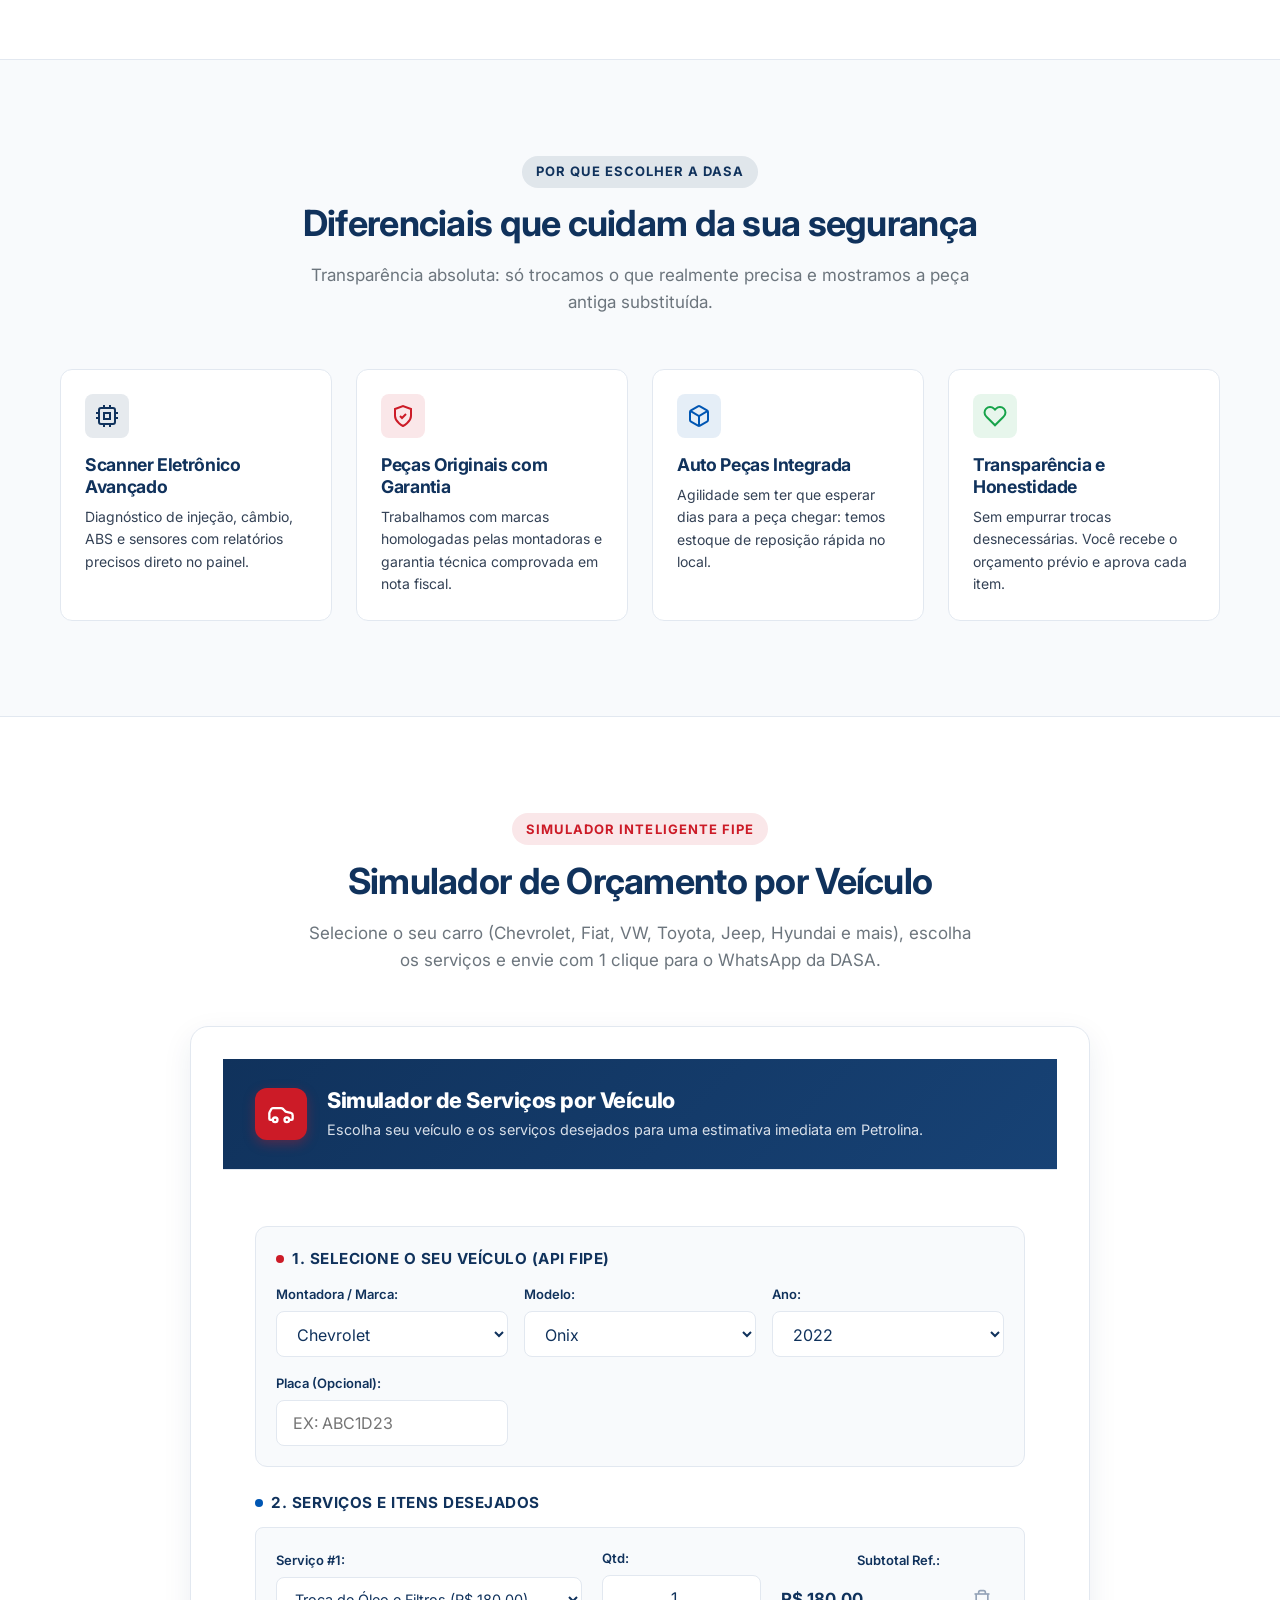
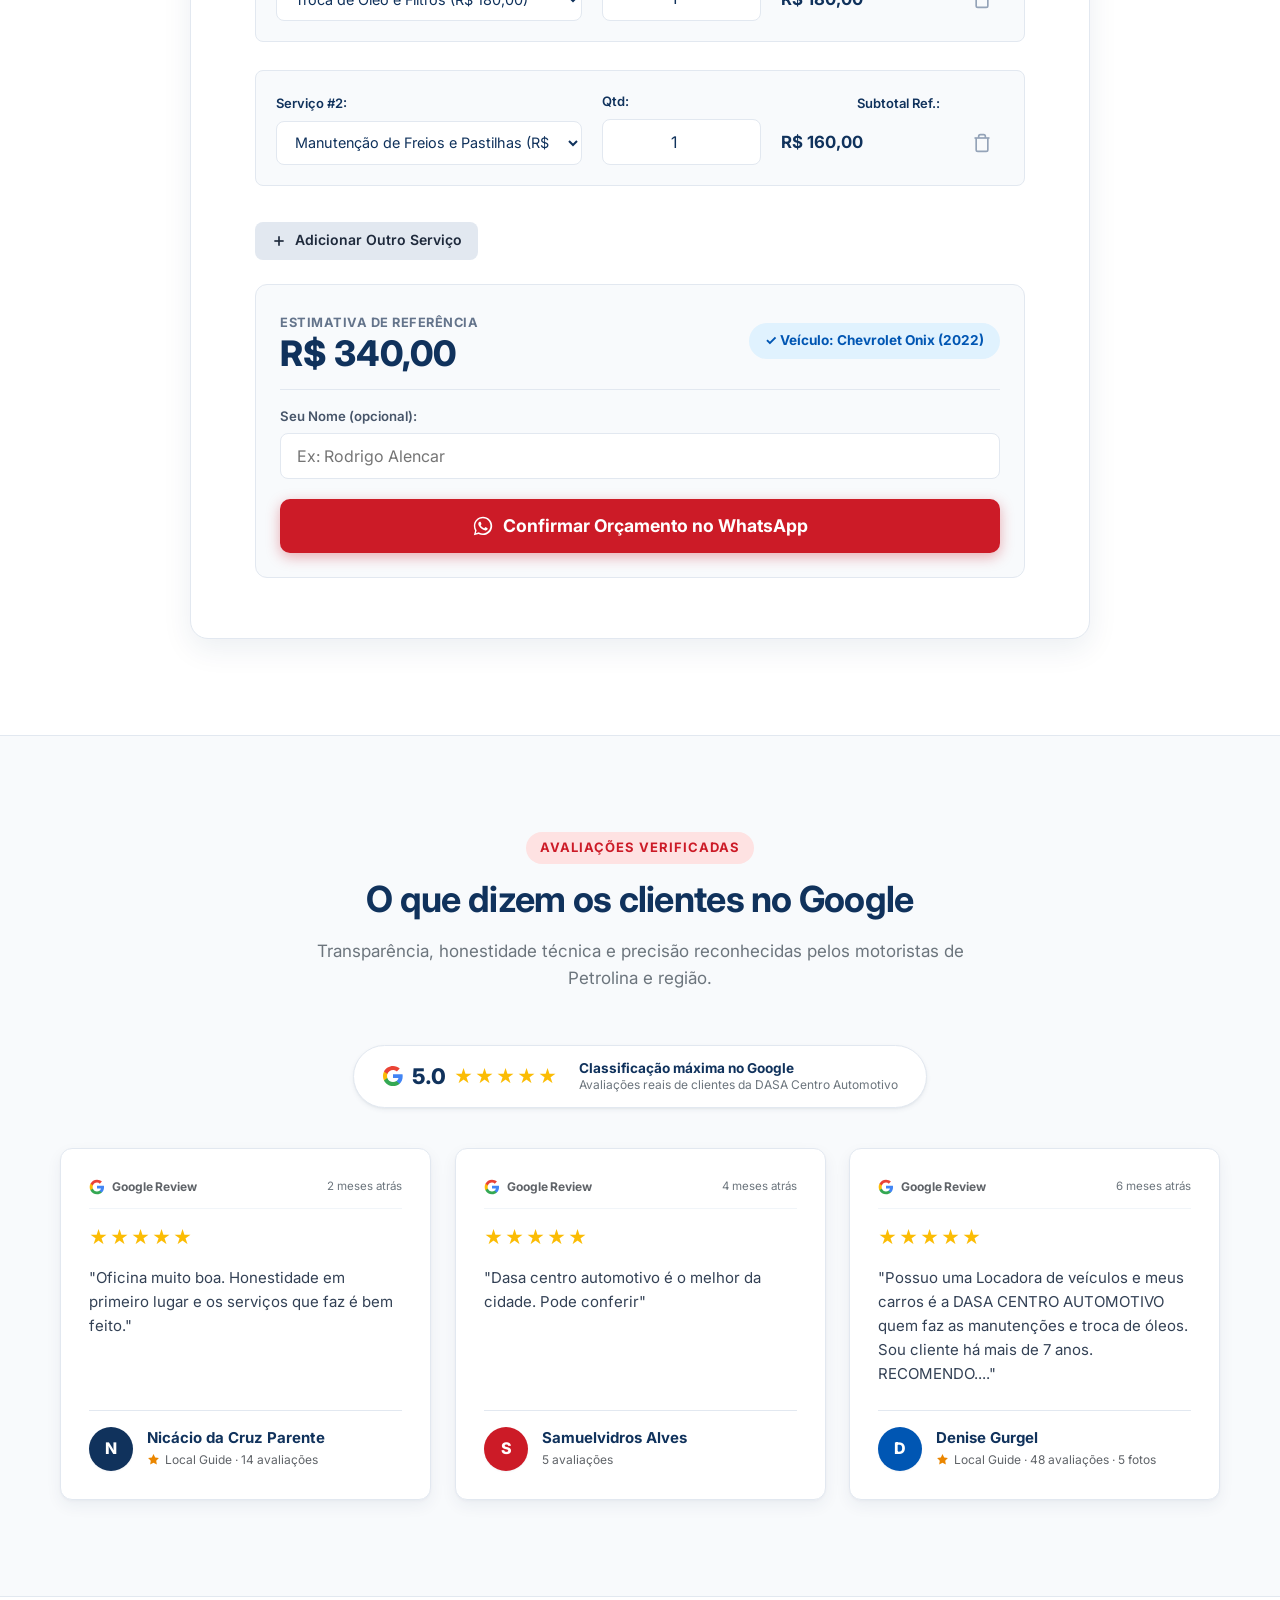
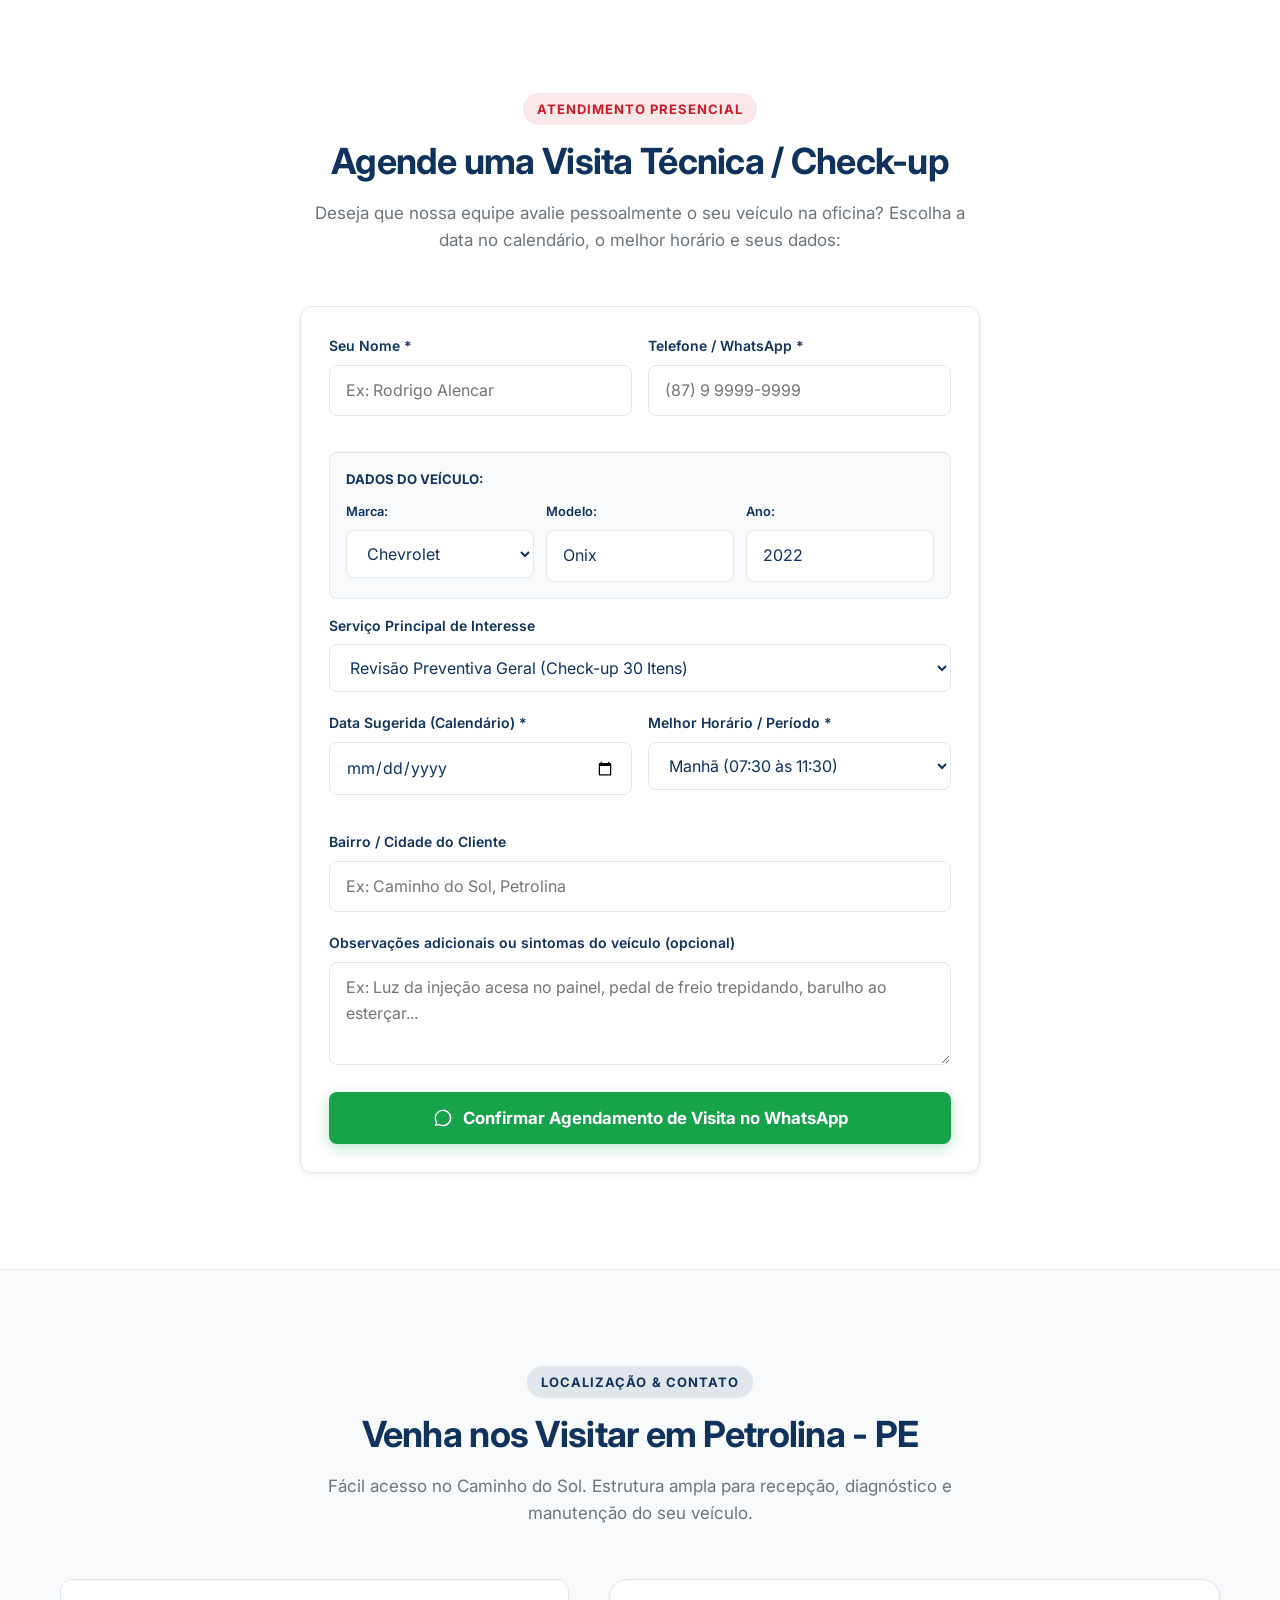
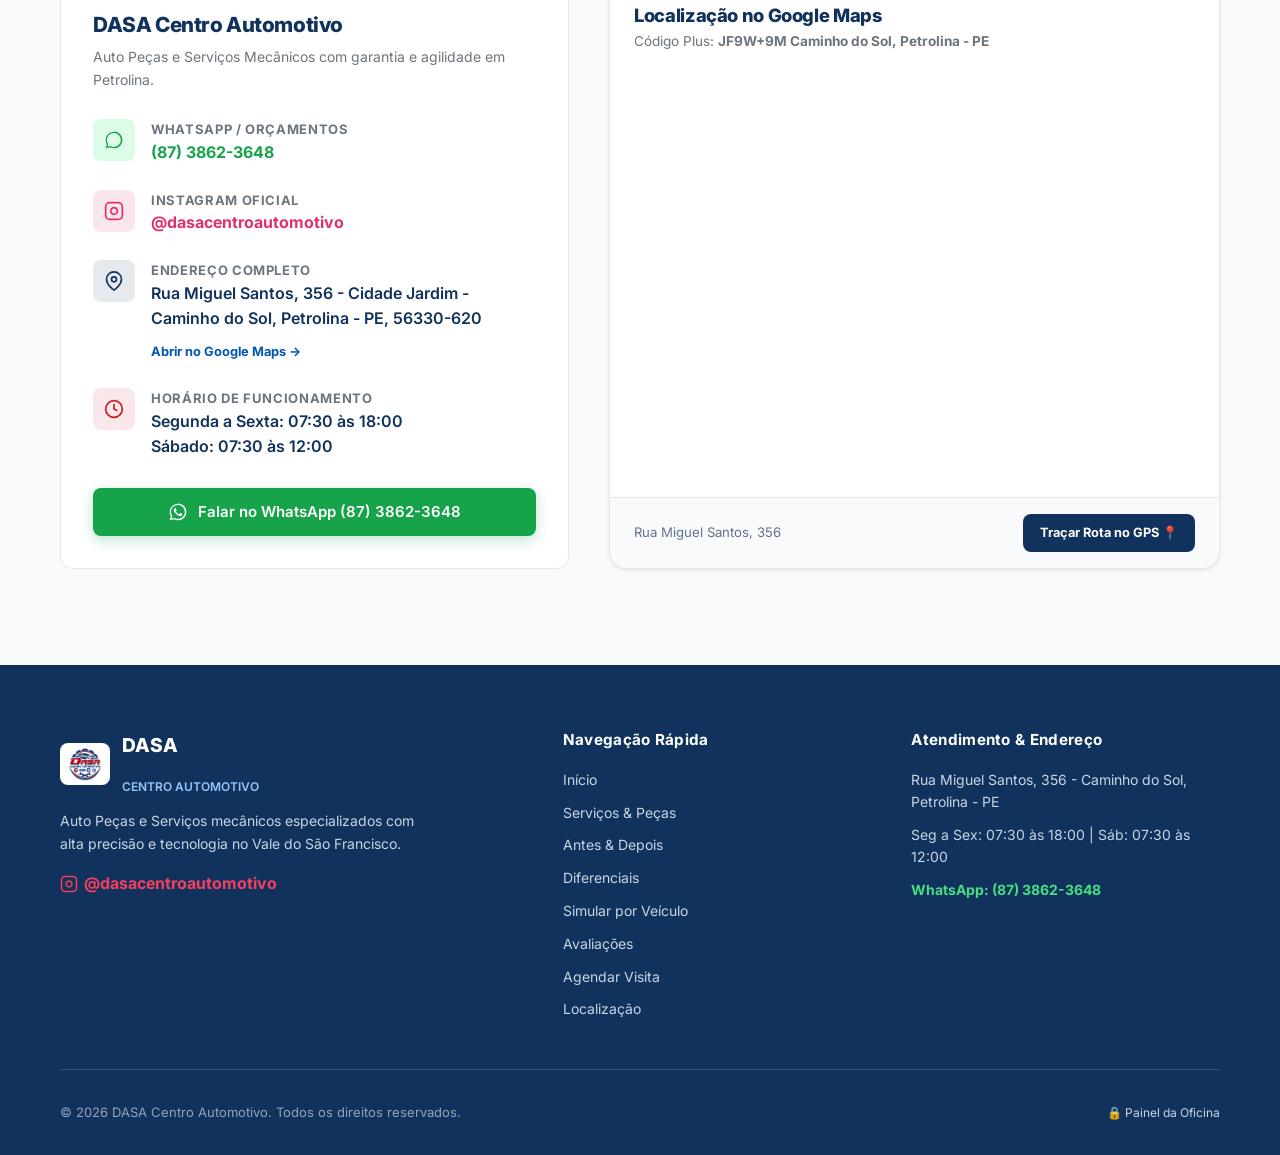
==== commit a52b1f23: "Att : modificações para celular" ====
--- a/index.html
+++ b/index.html
@@ -449,43 +449,248 @@
     }
 
     @media (max-width: 768px) {
-      /* Hero Section: Centralização Completa */
+      /* ====================================================================
+         1. TOPO DA PÁGINA (HEADER, LOGO, INSTAGRAM, WHATSAPP E MENU)
+         Elimina qualquer overflow horizontal e transforma ações em botões compactos
+         ==================================================================== */
+      :root {
+        --header-height: 64px;
+        --container-padding: 1rem;
+      }
+
+      .site-header {
+        height: 64px !important;
+        position: sticky !important;
+        top: 0 !important;
+        left: 0 !important;
+        width: 100% !important;
+        background-color: rgba(255, 255, 255, 0.98) !important;
+        backdrop-filter: blur(12px) !important;
+        -webkit-backdrop-filter: blur(12px) !important;
+        border-bottom: 1px solid var(--color-border) !important;
+        z-index: 1000 !important;
+      }
+
+      .header-container {
+        display: flex !important;
+        align-items: center !important;
+        justify-content: space-between !important;
+        height: 100% !important;
+        padding-left: 0.85rem !important;
+        padding-right: 0.85rem !important;
+        gap: 0.5rem !important;
+        box-sizing: border-box !important;
+        max-width: 100% !important;
+      }
+
+      .brand-logo {
+        display: flex !important;
+        align-items: center !important;
+        gap: 0.45rem !important;
+        min-width: 0 !important;
+        flex-shrink: 1 !important;
+        text-decoration: none !important;
+      }
+
+      .brand-logo-img {
+        height: 38px !important;
+        width: auto !important;
+        max-width: 88px !important;
+        object-fit: contain !important;
+        flex-shrink: 0 !important;
+      }
+
+      .brand-text {
+        display: flex !important;
+        flex-direction: column !important;
+        line-height: 1.1 !important;
+        min-width: 0 !important;
+        flex-shrink: 1 !important;
+      }
+
+      .brand-name {
+        font-size: 1.05rem !important;
+        font-weight: 800 !important;
+        color: var(--color-azul-escuro) !important;
+        letter-spacing: -0.02em !important;
+        white-space: nowrap !important;
+      }
+
+      .brand-tagline {
+        font-size: 0.62rem !important;
+        font-weight: 700 !important;
+        color: var(--color-vermelho) !important;
+        letter-spacing: 0.3px !important;
+        text-transform: uppercase !important;
+        white-space: nowrap !important;
+      }
+
+      .header-actions {
+        display: flex !important;
+        align-items: center !important;
+        gap: 0.4rem !important;
+        flex-shrink: 0 !important;
+      }
+
+      /* Ocultar texto dos botões no topo para não estourar a tela no mobile */
+      .header-btn-text {
+        display: none !important;
+      }
+
+      .header-instagram-btn {
+        width: 38px !important;
+        height: 38px !important;
+        min-width: 38px !important;
+        padding: 0 !important;
+        border-radius: 50% !important;
+        display: inline-flex !important;
+        align-items: center !important;
+        justify-content: center !important;
+        flex-shrink: 0 !important;
+        background: linear-gradient(45deg, #f09433 0%, #e6683c 25%, #dc2743 50%, #cc2366 75%, #bc1888 100%) !important;
+        color: #ffffff !important;
+        box-shadow: 0 2px 6px rgba(220, 39, 67, 0.25) !important;
+      }
+
+      .header-instagram-btn svg {
+        width: 18px !important;
+        height: 18px !important;
+      }
+
+      .header-wa-btn {
+        width: 38px !important;
+        height: 38px !important;
+        min-width: 38px !important;
+        padding: 0 !important;
+        border-radius: 50% !important;
+        display: inline-flex !important;
+        align-items: center !important;
+        justify-content: center !important;
+        flex-shrink: 0 !important;
+        background-color: var(--color-whatsapp) !important;
+        color: #ffffff !important;
+        box-shadow: 0 2px 6px rgba(22, 163, 74, 0.25) !important;
+      }
+
+      .header-wa-btn svg {
+        width: 18px !important;
+        height: 18px !important;
+      }
+
+      .mobile-toggle {
+        width: 38px !important;
+        height: 38px !important;
+        min-width: 38px !important;
+        padding: 0.45rem !important;
+        border-radius: 8px !important;
+        display: flex !important;
+        align-items: center !important;
+        justify-content: center !important;
+        flex-shrink: 0 !important;
+        background: #f1f5f9 !important;
+        border: 1px solid var(--color-border) !important;
+      }
+
+      /* Drawer do Menu Mobile alinhado à altura de 64px */
+      .main-nav {
+        top: 64px !important;
+        max-height: calc(100vh - 64px) !important;
+        overflow-y: auto !important;
+        -webkit-overflow-scrolling: touch !important;
+        padding: 1.25rem 1rem 2rem !important;
+        background: #ffffff !important;
+      }
+
+      .main-nav .nav-link {
+        font-size: 1rem !important;
+        padding: 0.65rem 0 !important;
+      }
+
+      /* ====================================================================
+         2. TIPOGRAFIA GERAL E CABEÇALHOS DE SEÇÃO
+         ==================================================================== */
+      h1 { font-size: 1.85rem !important; }
+      h2 { font-size: 1.5rem !important; }
+      h3 { font-size: 1.2rem !important; }
+
+      .section {
+        padding: 3rem 0 !important;
+      }
+
+      .section-header {
+        margin: 0 auto 2rem auto !important;
+        max-width: 100% !important;
+        padding: 0 0.5rem !important;
+      }
+
+      .section-tag {
+        font-size: 0.75rem !important;
+        padding: 0.3rem 0.75rem !important;
+        margin-bottom: 0.65rem !important;
+      }
+
+      .section-title {
+        font-size: clamp(1.35rem, 4.4vw, 1.65rem) !important;
+        line-height: 1.25 !important;
+        margin-bottom: 0.65rem !important;
+      }
+
+      .section-subtitle {
+        font-size: 0.875rem !important;
+        line-height: 1.5 !important;
+        max-width: 100% !important;
+      }
+
+      /* ====================================================================
+         3. HERO SECTION
+         ==================================================================== */
       .hero-section {
-        padding: 3rem 0 3.5rem;
-        text-align: center;
-      }
+        padding: 2.75rem 0 3rem !important;
+        text-align: center !important;
+      }
+
       .hero-grid {
-        grid-template-columns: 1fr;
-        gap: 2rem;
-        align-items: center;
-        justify-items: center;
-      }
+        grid-template-columns: 1fr !important;
+        gap: 2rem !important;
+        align-items: center !important;
+        justify-items: center !important;
+      }
+
       .hero-content {
-        display: flex;
-        flex-direction: column;
-        align-items: center;
-        text-align: center;
-        margin: 0 auto;
-        width: 100%;
-        max-width: 100%;
-      }
+        display: flex !important;
+        flex-direction: column !important;
+        align-items: center !important;
+        text-align: center !important;
+        margin: 0 auto !important;
+        width: 100% !important;
+        max-width: 100% !important;
+      }
+
       .hero-tag {
         align-self: center !important;
-        margin: 0 auto 1.25rem auto !important;
-        text-align: center;
-      }
+        margin: 0 auto 1.15rem auto !important;
+        text-align: center !important;
+        font-size: 0.75rem !important;
+        padding: 0.3rem 0.75rem !important;
+      }
+
       .hero-title {
         text-align: center !important;
         margin-left: auto !important;
         margin-right: auto !important;
-        font-size: clamp(1.85rem, 5.5vw, 2.35rem) !important;
-        line-height: 1.2;
-      }
+        font-size: clamp(1.55rem, 5vw, 1.95rem) !important;
+        line-height: 1.22 !important;
+        margin-bottom: 1rem !important;
+      }
+
       .hero-subtitle {
         text-align: center !important;
-        margin: 0 auto 1.75rem auto !important;
+        margin: 0 auto 1.5rem auto !important;
         max-width: 100% !important;
-      }
+        font-size: 0.925rem !important;
+        line-height: 1.55 !important;
+      }
+
       .hero-buttons {
         display: flex !important;
         flex-direction: column !important;
@@ -495,133 +700,261 @@
         gap: 0.75rem !important;
         margin: 0 auto 1.5rem auto !important;
       }
+
       .hero-buttons .btn {
         width: 100% !important;
         max-width: 380px !important;
         margin: 0 auto !important;
-      }
+        min-height: 48px !important;
+        font-size: 0.9375rem !important;
+        padding: 0.75rem 1.25rem !important;
+      }
+
       .hero-visual {
         width: 100% !important;
         max-width: 440px !important;
         margin: 0 auto !important;
       }
+
       .hero-main-img {
-        height: 250px !important;
-      }
-
-      /* Barra de Confiança e Diferenciais */
+        height: 220px !important;
+        object-fit: cover !important;
+      }
+
+      /* ====================================================================
+         4. FAIXA DE CONFIANÇA (TRUST STRIP)
+         ==================================================================== */
       .trust-strip-section {
-        padding: 1.25rem 0;
-      }
+        padding: 1.25rem 0 !important;
+      }
+
       .trust-strip-grid {
         grid-template-columns: 1fr !important;
         gap: 0.75rem !important;
         width: 100% !important;
       }
+
       .trust-strip-card {
-        background: #ffffff;
-        border: 1px solid var(--color-border);
-        border-radius: var(--radius-sm);
-        padding: 0.85rem 1rem;
-        box-shadow: 0 1px 3px rgba(16, 50, 92, 0.04);
-        width: 100%;
-        box-sizing: border-box;
-        display: flex;
-        align-items: center;
-        gap: 0.85rem;
-      }
+        background: #ffffff !important;
+        border: 1px solid var(--color-border) !important;
+        border-radius: var(--radius-sm) !important;
+        padding: 0.85rem 1rem !important;
+        box-shadow: 0 1px 3px rgba(16, 50, 92, 0.04) !important;
+        width: 100% !important;
+        box-sizing: border-box !important;
+        display: flex !important;
+        align-items: center !important;
+        gap: 0.85rem !important;
+      }
+
       .trust-strip-info {
-        text-align: left;
-      }
-
-      /* Grid de Serviços */
+        text-align: left !important;
+      }
+
+      .trust-strip-title {
+        font-size: 0.875rem !important;
+      }
+
+      .trust-strip-desc {
+        font-size: 0.75rem !important;
+      }
+
+      /* ====================================================================
+         5. SERVIÇOS & CARDS
+         ==================================================================== */
       .services-grid {
         grid-template-columns: 1fr !important;
         gap: 1.25rem !important;
         width: 100% !important;
       }
+
       .service-card {
         width: 100% !important;
         max-width: 100% !important;
         margin: 0 auto !important;
         box-sizing: border-box !important;
       }
+
+      .service-img-wrap {
+        height: 175px !important;
+      }
+
+      .service-category-badge {
+        font-size: 0.68rem !important;
+        padding: 0.25rem 0.65rem !important;
+      }
+
+      .service-body {
+        padding: 1.25rem 1rem !important;
+      }
+
+      .service-name {
+        font-size: 1.1rem !important;
+        margin-bottom: 0.35rem !important;
+      }
+
+      .service-desc {
+        font-size: 0.835rem !important;
+        line-height: 1.45 !important;
+        margin-bottom: 1rem !important;
+      }
+
+      .service-price-val {
+        font-size: 1.25rem !important;
+      }
+
       .service-card .btn {
         width: 100% !important;
         text-align: center !important;
         justify-content: center !important;
-      }
-
-      /* Tabela e Banner de Pagamento */
+        min-height: 44px !important;
+        font-size: 0.875rem !important;
+      }
+
+      /* ====================================================================
+         6. TABELA DE REFERÊNCIA & PAGAMENTO
+         ==================================================================== */
       .pricing-table-container {
         margin-top: 1.5rem !important;
         border-radius: var(--radius-md) !important;
         width: 100% !important;
-      }
+        overflow-x: auto !important;
+        -webkit-overflow-scrolling: touch !important;
+      }
+
+      .pricing-table {
+        min-width: 480px !important;
+        font-size: 0.8rem !important;
+      }
+
+      .pricing-table th {
+        padding: 0.75rem 0.65rem !important;
+        font-size: 0.75rem !important;
+      }
+
+      .pricing-table td {
+        padding: 0.75rem 0.65rem !important;
+        font-size: 0.8rem !important;
+      }
+
+      .pricing-table .price-col {
+        font-size: 0.9rem !important;
+      }
+
+      /* Faixa de Montadoras / Pills */
+      .partners-strip {
+        padding: 1.75rem 0 !important;
+      }
+
+      .partners-title {
+        font-size: 0.75rem !important;
+        margin-bottom: 1rem !important;
+      }
+
+      .brands-pills-wrap {
+        gap: 0.5rem 0.75rem !important;
+      }
+
+      .brand-pill {
+        padding: 0.35rem 0.7rem !important;
+        font-size: 0.75rem !important;
+      }
+
+      /* Faixa de Pagamento */
       .payment-banner {
-        padding: 1.5rem 1rem !important;
-        margin: 2rem 0 !important;
+        padding: 1.35rem 1rem !important;
+        margin: 1.75rem 0 !important;
         text-align: center !important;
       }
+
       .payment-grid {
         grid-template-columns: 1fr !important;
         gap: 1.25rem !important;
         text-align: center !important;
       }
 
-      /* Diferenciais Centralizados */
+      .payment-item-title {
+        font-size: 0.95rem !important;
+      }
+
+      .payment-item-desc {
+        font-size: 0.78rem !important;
+      }
+
+      /* ====================================================================
+         7. DIFERENCIAIS & COMO FUNCIONA (PASSOS)
+         ==================================================================== */
       .differentials-grid {
         grid-template-columns: 1fr !important;
         gap: 1rem !important;
         width: 100% !important;
       }
+
       .differential-card {
         text-align: center !important;
         display: flex !important;
         flex-direction: column !important;
         align-items: center !important;
         justify-content: center !important;
-        padding: 1.5rem 1.25rem !important;
+        padding: 1.35rem 1rem !important;
         box-sizing: border-box !important;
         width: 100% !important;
       }
+
       .diff-icon {
-        margin: 0 auto 0.85rem auto !important;
-      }
+        width: 42px !important;
+        height: 42px !important;
+        margin: 0 auto 0.65rem auto !important;
+      }
+
       .diff-title {
+        font-size: 1.05rem !important;
         text-align: center !important;
       }
+
       .diff-desc {
+        font-size: 0.825rem !important;
         text-align: center !important;
-      }
-
-      /* Passos Como Funciona Centralizados */
+        line-height: 1.45 !important;
+      }
+
       .steps-grid {
         grid-template-columns: 1fr !important;
         gap: 1rem !important;
         width: 100% !important;
       }
+
       .step-card {
         text-align: center !important;
         display: flex !important;
         flex-direction: column !important;
         align-items: center !important;
         justify-content: center !important;
-        padding: 1.5rem 1.25rem !important;
+        padding: 1.35rem 1rem !important;
         box-sizing: border-box !important;
         width: 100% !important;
       }
+
       .step-number {
-        margin: 0 auto 0.85rem auto !important;
-      }
+        width: 36px !important;
+        height: 36px !important;
+        font-size: 0.95rem !important;
+        margin: 0 auto 0.65rem auto !important;
+      }
+
       .step-title {
+        font-size: 1.05rem !important;
         text-align: center !important;
       }
+
       .step-desc {
+        font-size: 0.825rem !important;
         text-align: center !important;
       }
 
-      /* Calculadora e Simulador Mobile */
+      /* ====================================================================
+         8. CALCULADORA & SIMULADOR FIPE
+         ==================================================================== */
       .calculator-card {
         padding: 0 !important;
         border-radius: var(--radius-md) !important;
@@ -629,137 +962,333 @@
         width: 100% !important;
         box-sizing: border-box !important;
       }
+
       .calculator-header {
         flex-direction: column !important;
         text-align: center !important;
-        padding: 1.35rem 1rem !important;
-        gap: 0.75rem !important;
-      }
+        padding: 1.25rem 1rem !important;
+        gap: 0.65rem !important;
+      }
+
       .calculator-header-icon {
         margin: 0 auto !important;
-      }
+        width: 44px !important;
+        height: 44px !important;
+      }
+
+      .calculator-title {
+        font-size: 1.15rem !important;
+      }
+
+      .calculator-subtitle {
+        font-size: 0.8rem !important;
+      }
+
       .calc-body-wrap {
-        padding: 1.25rem 1rem !important;
-      }
+        padding: 1.15rem 0.75rem !important;
+      }
+
+      .calc-label {
+        font-size: 0.78rem !important;
+        font-weight: 600 !important;
+      }
+
+      .form-control, .form-select {
+        font-size: 0.85rem !important;
+      }
+
       .calc-row {
         display: grid !important;
         grid-template-columns: 80px 1fr 44px !important;
-        gap: 0.75rem !important;
-        padding: 1rem !important;
+        gap: 0.5rem !important;
+        padding: 0.85rem 0.65rem !important;
         align-items: end !important;
         width: 100% !important;
         box-sizing: border-box !important;
-      }
+        border-radius: 8px !important;
+      }
+
       .calc-col-service {
         grid-column: 1 / -1 !important;
         width: 100% !important;
       }
+
+      .calc-select {
+        font-size: 0.8rem !important;
+      }
+
       .calc-col-area {
         grid-column: 1 / 2 !important;
       }
+
       .calc-col-subtotal {
         grid-column: 2 / 3 !important;
         text-align: center !important;
       }
+
       .calc-col-subtotal .calc-subtotal-val {
         justify-content: center !important;
-      }
+        font-size: 0.95rem !important;
+      }
+
       .calc-col-action {
         grid-column: 3 / 4 !important;
         text-align: right !important;
         display: flex !important;
         justify-content: flex-end !important;
       }
+
       .calc-summary-header {
         flex-direction: column !important;
         text-align: center !important;
         gap: 0.75rem !important;
         justify-content: center !important;
-      }
+        padding: 1rem !important;
+      }
+
       .calc-total-display {
         text-align: center !important;
-      }
+        font-size: 1.6rem !important;
+      }
+
       #btn-calc-whatsapp {
         width: 100% !important;
-        font-size: 1.05rem !important;
+        font-size: 0.95rem !important;
         padding: 0.85rem 1rem !important;
         height: auto !important;
-        min-height: 52px !important;
-      }
-
-      /* Galeria Antes e Depois */
+        min-height: 48px !important;
+      }
+
+      /* ====================================================================
+         9. AVALIAÇÕES GOOGLE (TESTIMONIALS)
+         ==================================================================== */
+      .google-overall-bar {
+        padding: 0.85rem 1rem !important;
+        max-width: 100% !important;
+        margin-bottom: 1.75rem !important;
+        box-sizing: border-box !important;
+      }
+
+      .google-overall-score .score-num {
+        font-size: 1.2rem !important;
+      }
+
+      .testimonials-grid {
+        grid-template-columns: 1fr !important;
+        gap: 1.25rem !important;
+      }
+
+      .testimonial-card {
+        padding: 1.25rem 1rem !important;
+      }
+
+      .testimonial-text {
+        font-size: 0.875rem !important;
+        line-height: 1.5 !important;
+      }
+
+      .author-avatar {
+        width: 38px !important;
+        height: 38px !important;
+        font-size: 0.95rem !important;
+      }
+
+      .author-name {
+        font-size: 0.9rem !important;
+      }
+
+      /* ====================================================================
+         10. GALERIA ANTES E DEPOIS (OBRAS)
+         ==================================================================== */
       .projects-grid {
         grid-template-columns: 1fr !important;
-        gap: 1.75rem !important;
+        gap: 1.5rem !important;
         width: 100% !important;
       }
+
       .project-card {
         width: 100% !important;
         margin: 0 auto !important;
         box-sizing: border-box !important;
       }
+
+      .project-img-wrap {
+        height: 200px !important;
+      }
+
       .project-content {
-        padding: 1.25rem !important;
-      }
+        padding: 1.15rem 1rem !important;
+      }
+
+      .project-title {
+        font-size: 1.05rem !important;
+      }
+
+      .project-desc {
+        font-size: 0.825rem !important;
+      }
+
       .project-footer .btn {
         width: 100% !important;
         text-align: center !important;
         justify-content: center !important;
-      }
+        min-height: 44px !important;
+        font-size: 0.875rem !important;
+      }
+
       .gallery-filters {
-        gap: 0.45rem !important;
+        gap: 0.4rem !important;
         justify-content: center !important;
-      }
+        margin-bottom: 1.25rem !important;
+      }
+
       .filter-btn {
-        padding: 0.4rem 0.8rem !important;
-        font-size: 0.8rem !important;
-      }
-
-      /* Card de Agendamento */
+        padding: 0.4rem 0.75rem !important;
+        font-size: 0.78rem !important;
+      }
+
+      /* ====================================================================
+         11. AGENDAMENTO & CONTATO
+         ==================================================================== */
       #agendamento .card {
         padding: 1.25rem 1rem !important;
         width: 100% !important;
         box-sizing: border-box !important;
       }
+
+      .form-group {
+        margin-bottom: 0.85rem !important;
+      }
+
+      .form-label {
+        font-size: 0.8rem !important;
+        margin-bottom: 0.35rem !important;
+      }
+
       #appointment-form .btn {
         width: 100% !important;
         height: auto !important;
-        min-height: 52px !important;
-        font-size: 1rem !important;
+        min-height: 48px !important;
+        font-size: 0.95rem !important;
         padding: 0.85rem 1rem !important;
       }
 
-      /* Contato e Mapa */
       .contact-grid {
         grid-template-columns: 1fr !important;
         gap: 1.5rem !important;
         width: 100% !important;
       }
+
       .contact-info-card {
-        padding: 1.35rem 1rem !important;
+        padding: 1.25rem 1rem !important;
         box-sizing: border-box !important;
       }
 
-      /* Rodapé */
+      .contact-info-item {
+        gap: 0.75rem !important;
+        margin-bottom: 1rem !important;
+      }
+
+      .contact-icon {
+        width: 38px !important;
+        height: 38px !important;
+      }
+
+      .contact-map-wrap iframe {
+        height: 260px !important;
+        min-height: 260px !important;
+      }
+
+      /* ====================================================================
+         12. RODAPÉ (SITE-FOOTER) & BOTÃO WHATSAPP FLUTUANTE
+         ==================================================================== */
       .site-footer {
-        padding: 3rem 0 2rem !important;
+        padding: 2.75rem 0 1.75rem !important;
         text-align: center !important;
       }
+
       .footer-grid {
         grid-template-columns: 1fr !important;
-        gap: 2rem !important;
+        gap: 1.75rem !important;
         text-align: center !important;
       }
+
+      .footer-title {
+        font-size: 1rem !important;
+      }
+
       .footer-desc {
         margin: 0 auto !important;
-      }
+        font-size: 0.825rem !important;
+      }
+
       .footer-links {
         align-items: center !important;
       }
+
+      .footer-links a {
+        font-size: 0.825rem !important;
+      }
+
       .footer-bottom {
         text-align: center !important;
         flex-direction: column !important;
         gap: 0.75rem !important;
+        font-size: 0.75rem !important;
+      }
+
+      .whatsapp-float {
+        width: 50px !important;
+        height: 50px !important;
+        bottom: 1.25rem !important;
+        right: 1.25rem !important;
+      }
+
+      .whatsapp-float svg {
+        width: 26px !important;
+        height: 26px !important;
+      }
+    }
+
+    /* Ajustes Específicos para Telas Muito Pequenas (<= 360px) */
+    @media (max-width: 360px) {
+      .header-container {
+        padding-left: 0.5rem !important;
+        padding-right: 0.5rem !important;
+        gap: 0.35rem !important;
+      }
+
+      .brand-logo-img {
+        height: 34px !important;
+      }
+
+      .brand-name {
+        font-size: 0.95rem !important;
+      }
+
+      .brand-tagline {
+        display: none !important;
+      }
+
+      .header-actions {
+        gap: 0.25rem !important;
+      }
+
+      .header-instagram-btn,
+      .header-wa-btn,
+      .mobile-toggle {
+        width: 34px !important;
+        height: 34px !important;
+        min-width: 34px !important;
+      }
+
+      .hero-title {
+        font-size: 1.45rem !important;
+      }
+
+      .calc-row {
+        grid-template-columns: 70px 1fr 38px !important;
+        padding: 0.65rem 0.45rem !important;
       }
     }
   </style>
@@ -793,6 +1322,32 @@
           <li><a href="#contato" class="nav-link">Contato</a></li>
         </ul>
         <a href="#agendamento" class="nav-cta-btn">Agendar Visita</a>
+
+        <!-- Links Rápidos Sociais no Menu Gaveta Mobile -->
+        <div class="nav-mobile-socials" style="display: flex; flex-direction: column; gap: 0.5rem; width: 100%; margin-top: 0.75rem;">
+          <a href="https://api.whatsapp.com/send?phone=558738623648&text=Ol%C3%A1%2C%20DASA%20Centro%20Automotivo!%20Gostaria%20de%20um%20or%C3%A7amento%20para%20o%20meu%20carro." 
+             target="_blank" 
+             rel="noopener noreferrer" 
+             class="btn btn-whatsapp btn-block js-whatsapp-link"
+             style="display: flex; gap: 0.5rem; justify-content: center; align-items: center; font-size: 0.95rem; min-height: 46px; border-radius: 8px;">
+            <svg width="18" height="18" viewBox="0 0 24 24" fill="currentColor">
+              <path d="M12.031 2C6.511 2 2.018 6.49 2.018 12.01c0 1.83.493 3.55 1.353 5.04L2 22l5.12-1.34c1.44.79 3.09 1.23 4.91 1.23 5.52 0 10.01-4.49 10.01-10.01 0-5.52-4.49-10.01-10.01-10.01zm0 18.28c-1.57 0-3.04-.42-4.32-1.16l-.31-.18-3.21.84.86-3.13-.2-.32a8.23 8.23 0 0 1-1.27-4.48c0-4.57 3.72-8.28 8.28-8.28 4.56 0 8.28 3.71 8.28 8.28 0 4.56-3.72 8.28-8.28 8.28z"/>
+            </svg>
+            <span>Falar no WhatsApp</span>
+          </a>
+          <a href="https://www.instagram.com/dasacentroautomotivo/" 
+             target="_blank" 
+             rel="noopener noreferrer" 
+             class="nav-instagram-btn js-instagram-link"
+             style="display: flex; gap: 0.5rem; align-items: center; justify-content: center; background: linear-gradient(45deg, #f09433 0%, #e6683c 25%, #dc2743 50%, #cc2366 75%, #bc1888 100%); color: #fff; padding: 0.75rem 1rem; border-radius: 8px; font-weight: 600; font-size: 0.95rem; text-decoration: none;">
+            <svg width="18" height="18" viewBox="0 0 24 24" fill="none" stroke="currentColor" stroke-width="2">
+              <rect x="2" y="2" width="20" height="20" rx="5" ry="5"></rect>
+              <path d="M16 11.37A4 4 0 1 1 12.63 8 4 4 0 0 1 16 11.37z"></path>
+              <line x1="17.5" y1="6.5" x2="17.51" y2="6.5"></line>
+            </svg>
+            <span>Seguir no Instagram</span>
+          </a>
+        </div>
       </nav>
 
       <!-- Ações do Header (Instagram + WhatsApp + Menu Mobile) -->
@@ -802,13 +1357,14 @@
            class="header-instagram-btn js-instagram-link" 
            target="_blank" 
            rel="noopener noreferrer" 
-           aria-label="Instagram da DASA Centro Automotivo">
-          <svg width="15" height="15" viewBox="0 0 24 24" fill="none" stroke="currentColor" stroke-width="2">
+           aria-label="Instagram da DASA Centro Automotivo"
+           title="Instagram DASA">
+          <svg width="17" height="17" viewBox="0 0 24 24" fill="none" stroke="currentColor" stroke-width="2">
             <rect x="2" y="2" width="20" height="20" rx="5" ry="5"></rect>
             <path d="M16 11.37A4 4 0 1 1 12.63 8 4 4 0 0 1 16 11.37z"></path>
             <line x1="17.5" y1="6.5" x2="17.51" y2="6.5"></line>
           </svg>
-          <span class="d-none d-sm-inline">Instagram</span>
+          <span class="header-btn-text">Instagram</span>
         </a>
 
         <!-- Botão WhatsApp Topo -->
@@ -816,11 +1372,12 @@
            class="header-wa-btn js-whatsapp-link" 
            target="_blank" 
            rel="noopener noreferrer" 
-           aria-label="Falar pelo WhatsApp com a DASA">
+           aria-label="Falar pelo WhatsApp com a DASA"
+           title="WhatsApp DASA">
           <svg width="17" height="17" viewBox="0 0 24 24" fill="currentColor">
             <path d="M12.031 2C6.511 2 2.018 6.49 2.018 12.01c0 1.83.493 3.55 1.353 5.04L2 22l5.12-1.34c1.44.79 3.09 1.23 4.91 1.23 5.52 0 10.01-4.49 10.01-10.01 0-5.52-4.49-10.01-10.01-10.01zm0 18.28c-1.57 0-3.04-.42-4.32-1.16l-.31-.18-3.21.84.86-3.13-.2-.32a8.23 8.23 0 0 1-1.27-4.48c0-4.57 3.72-8.28 8.28-8.28 4.56 0 8.28 3.71 8.28 8.28 0 4.56-3.72 8.28-8.28 8.28z"/>
           </svg>
-          <span>WhatsApp</span>
+          <span class="header-btn-text">WhatsApp</span>
         </a>
 
         <!-- Botão Hamburger Mobile -->
--- a/assets/css/sections.css
+++ b/assets/css/sections.css
@@ -297,10 +297,110 @@
 }
 
 @media (min-width: 1121px) {
-  .main-nav .nav-cta-btn {
+  .main-nav .nav-cta-btn,
+  .main-nav .nav-mobile-socials {
+    display: none !important;
+  }
+}
+
+@media (max-width: 768px) {
+  :root {
+    --header-height: 64px;
+  }
+
+  .site-header {
+    height: 64px;
+  }
+
+  .header-container {
+    padding: 0 0.85rem;
+    gap: 0.5rem;
+  }
+
+  .brand-logo {
+    min-width: 0;
+    gap: 0.45rem;
+  }
+
+  .brand-logo-img {
+    height: 38px;
+    max-width: 85px;
+  }
+
+  .brand-name {
+    font-size: 1.05rem;
+  }
+
+  .brand-tagline {
+    font-size: 0.62rem;
+  }
+
+  .header-actions {
+    gap: 0.4rem;
+  }
+
+  .header-btn-text {
     display: none;
   }
-}
+
+  .header-instagram-btn {
+    width: 38px;
+    height: 38px;
+    min-width: 38px;
+    padding: 0;
+    border-radius: 50%;
+    display: inline-flex;
+    align-items: center;
+    justify-content: center;
+  }
+
+  .header-wa-btn {
+    width: 38px;
+    height: 38px;
+    min-width: 38px;
+    padding: 0;
+    border-radius: 50%;
+    display: inline-flex;
+    align-items: center;
+    justify-content: center;
+  }
+
+  .mobile-toggle {
+    width: 38px;
+    height: 38px;
+    min-width: 38px;
+  }
+
+  .main-nav {
+    top: 64px;
+    max-height: calc(100vh - 64px);
+    overflow-y: auto;
+  }
+}
+
+@media (max-width: 360px) {
+  .header-container {
+    padding: 0 0.5rem;
+    gap: 0.35rem;
+  }
+
+  .brand-tagline {
+    display: none;
+  }
+
+  .header-actions {
+    gap: 0.25rem;
+  }
+
+  .header-instagram-btn,
+  .header-wa-btn,
+  .mobile-toggle {
+    width: 34px;
+    height: 34px;
+    min-width: 34px;
+  }
+}
+
 
 /* ====================================================================
    BARRA CENTRAL DE DIFERENCIAIS E CONFIANÇA (FULL-WIDTH)
